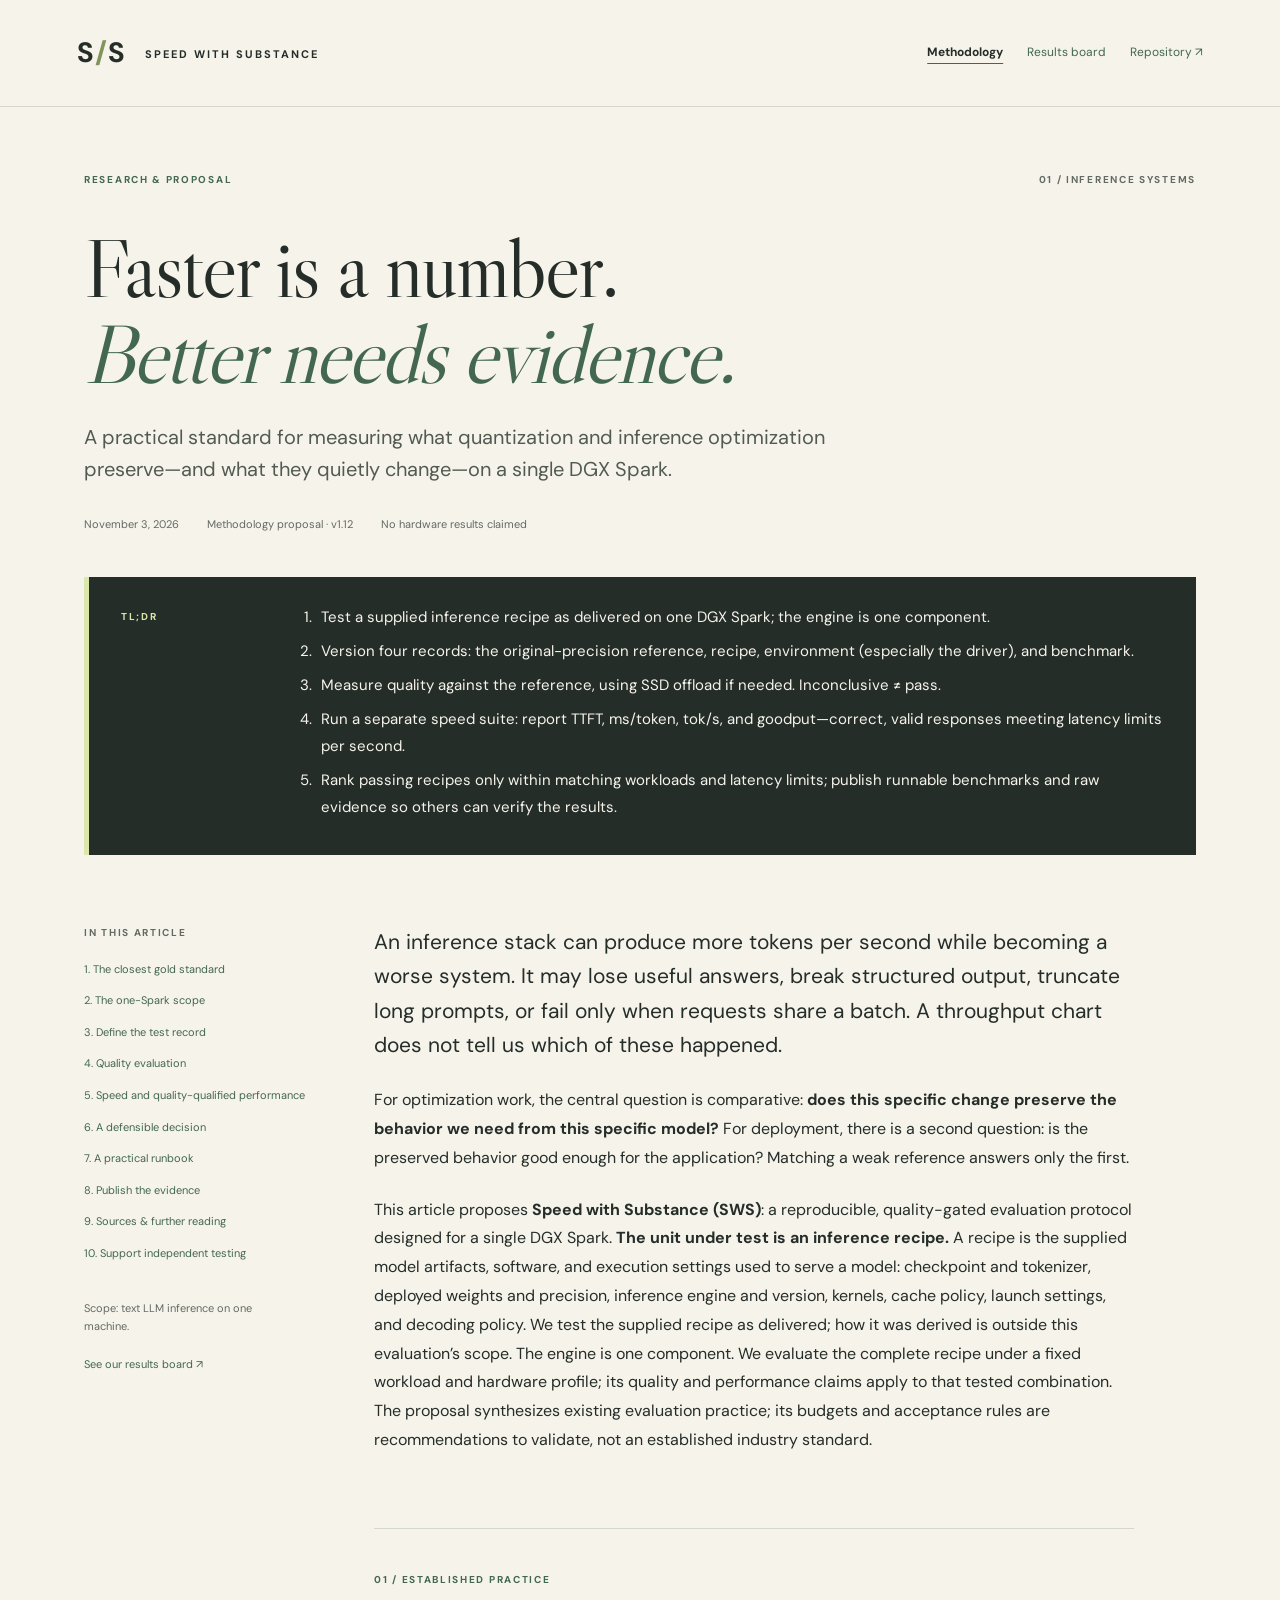
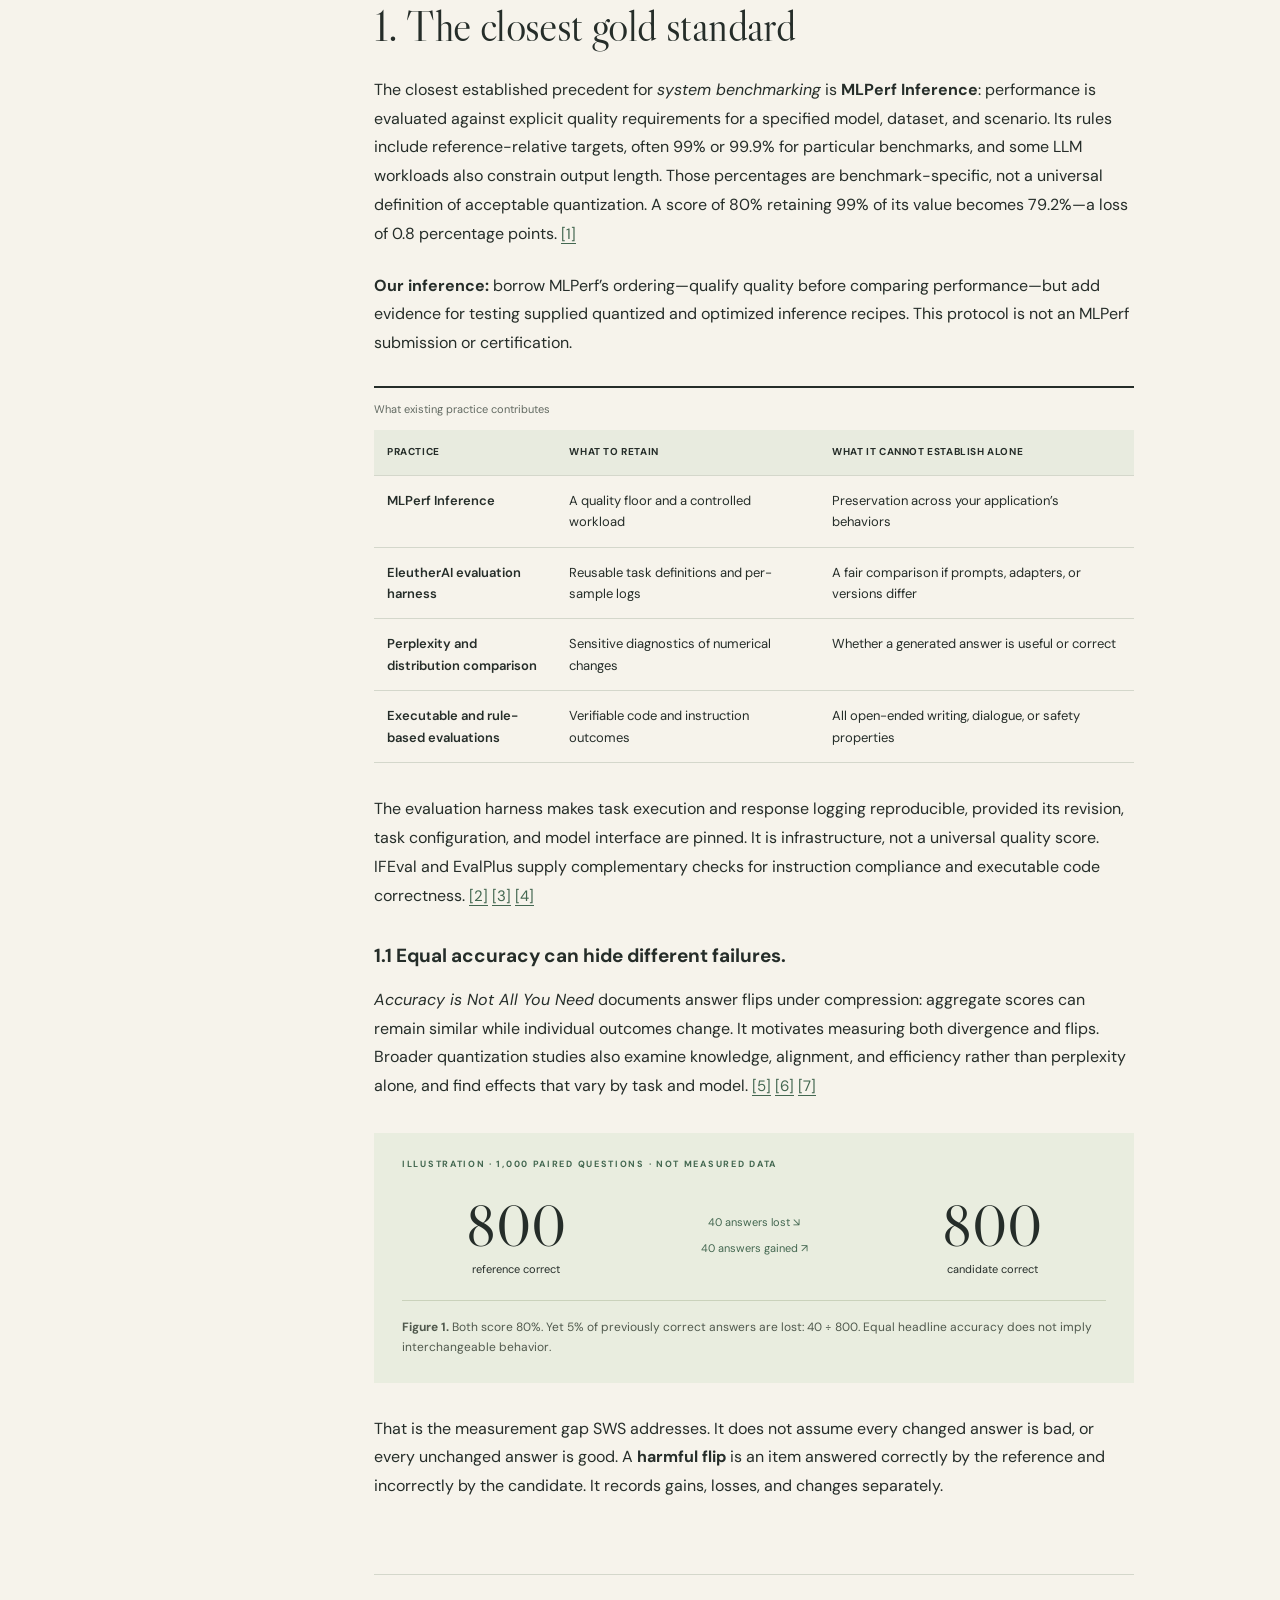
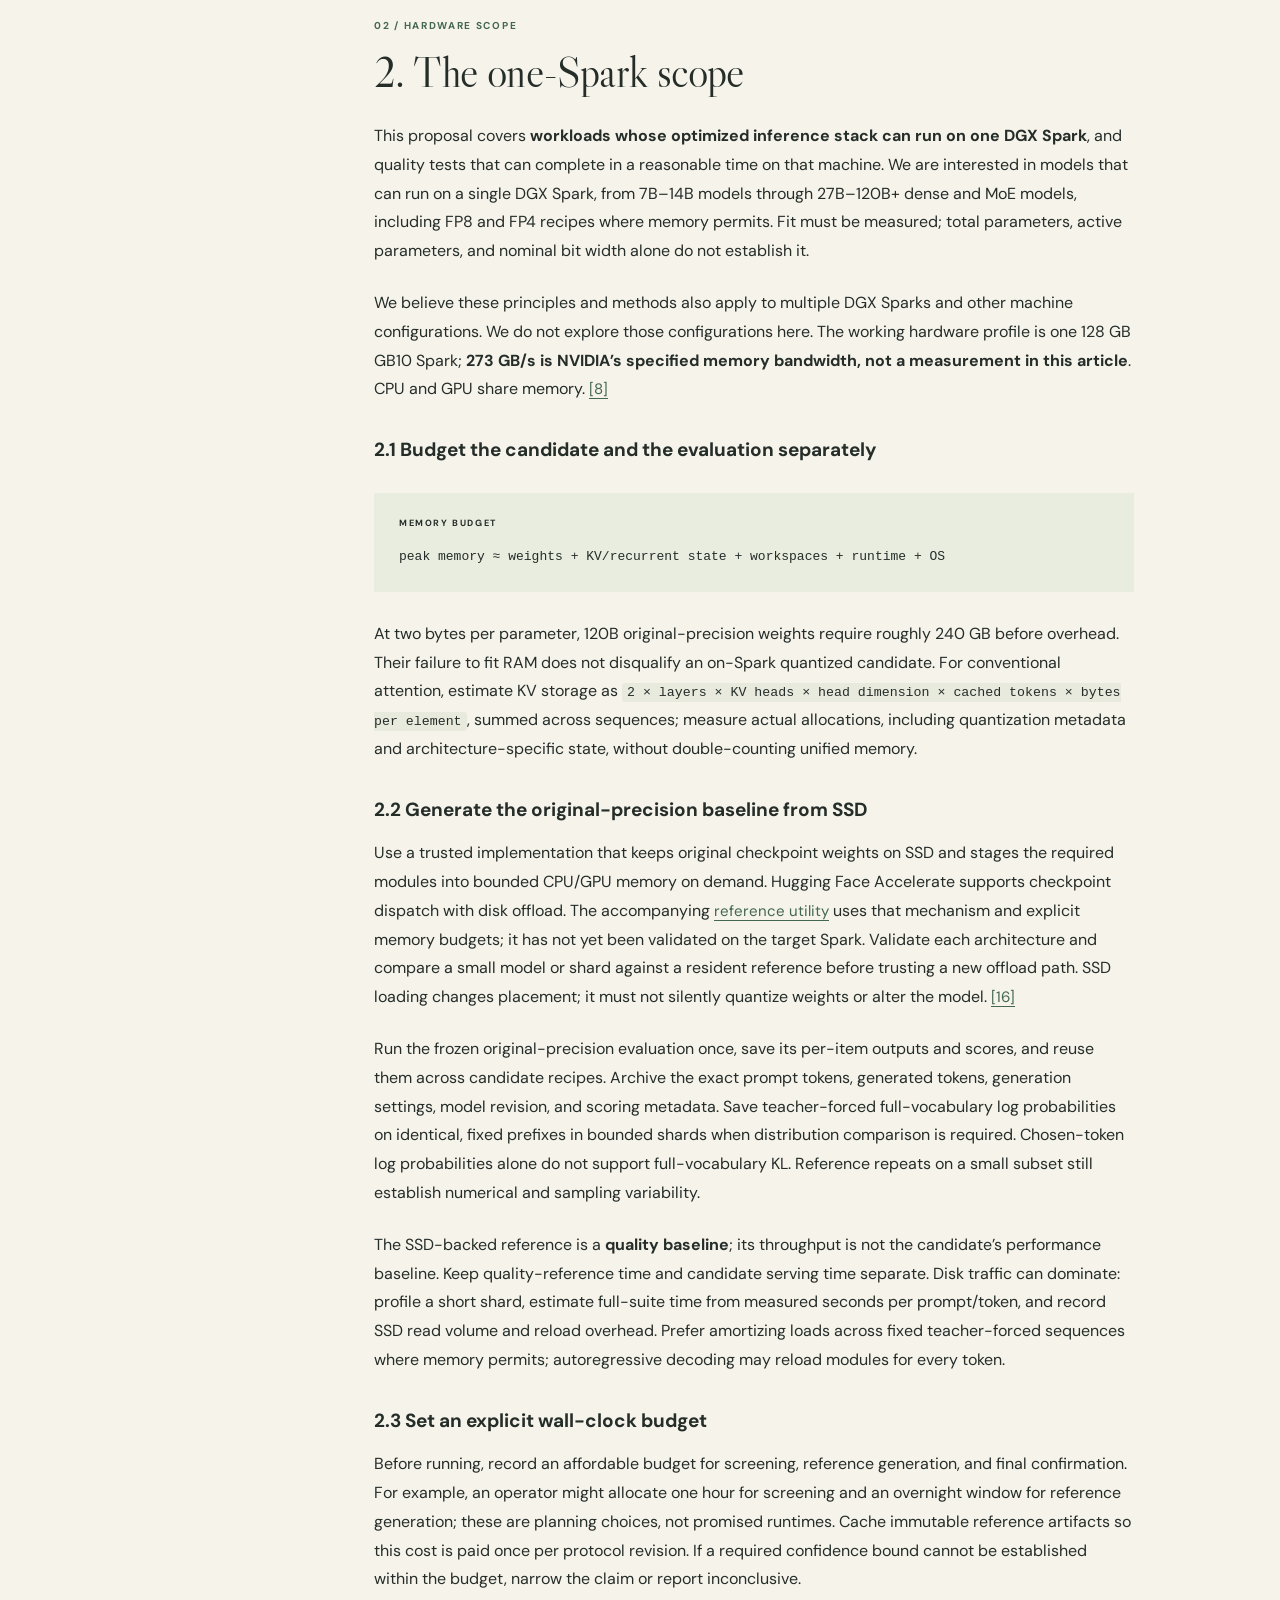
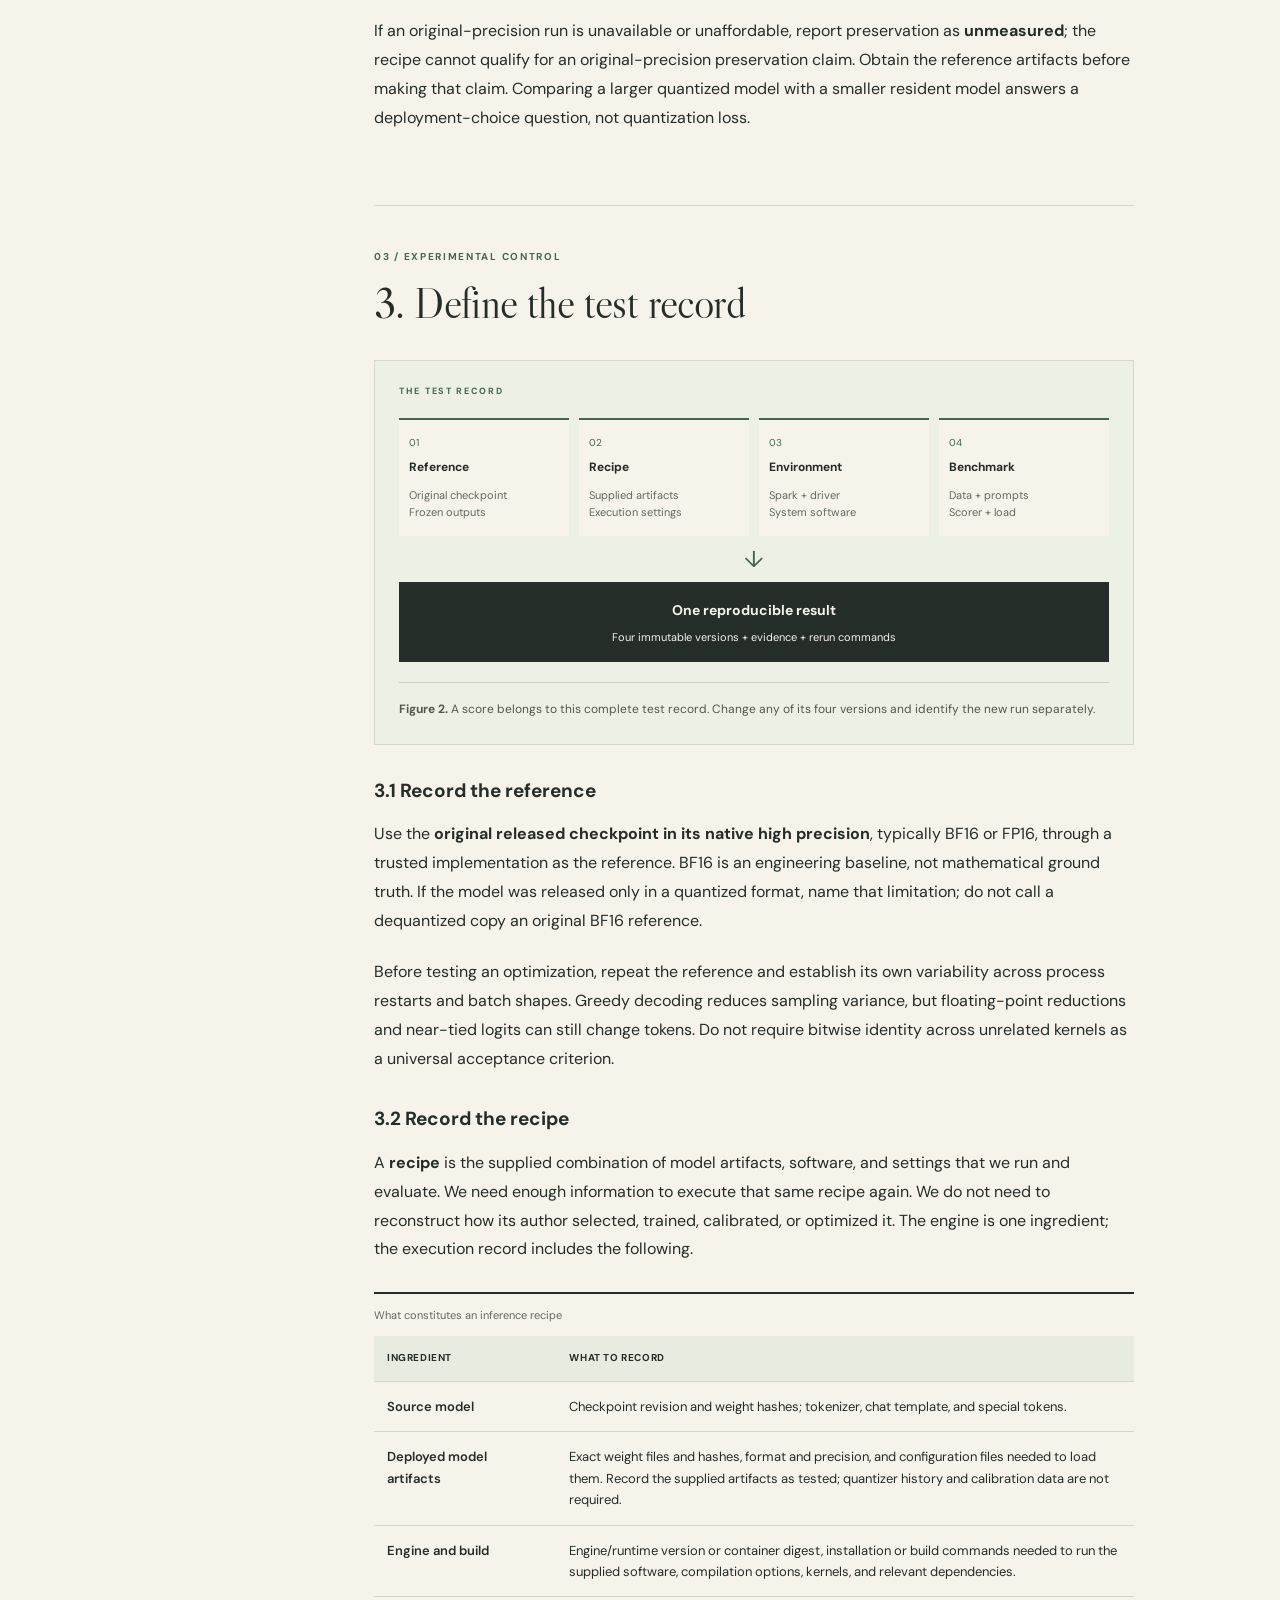
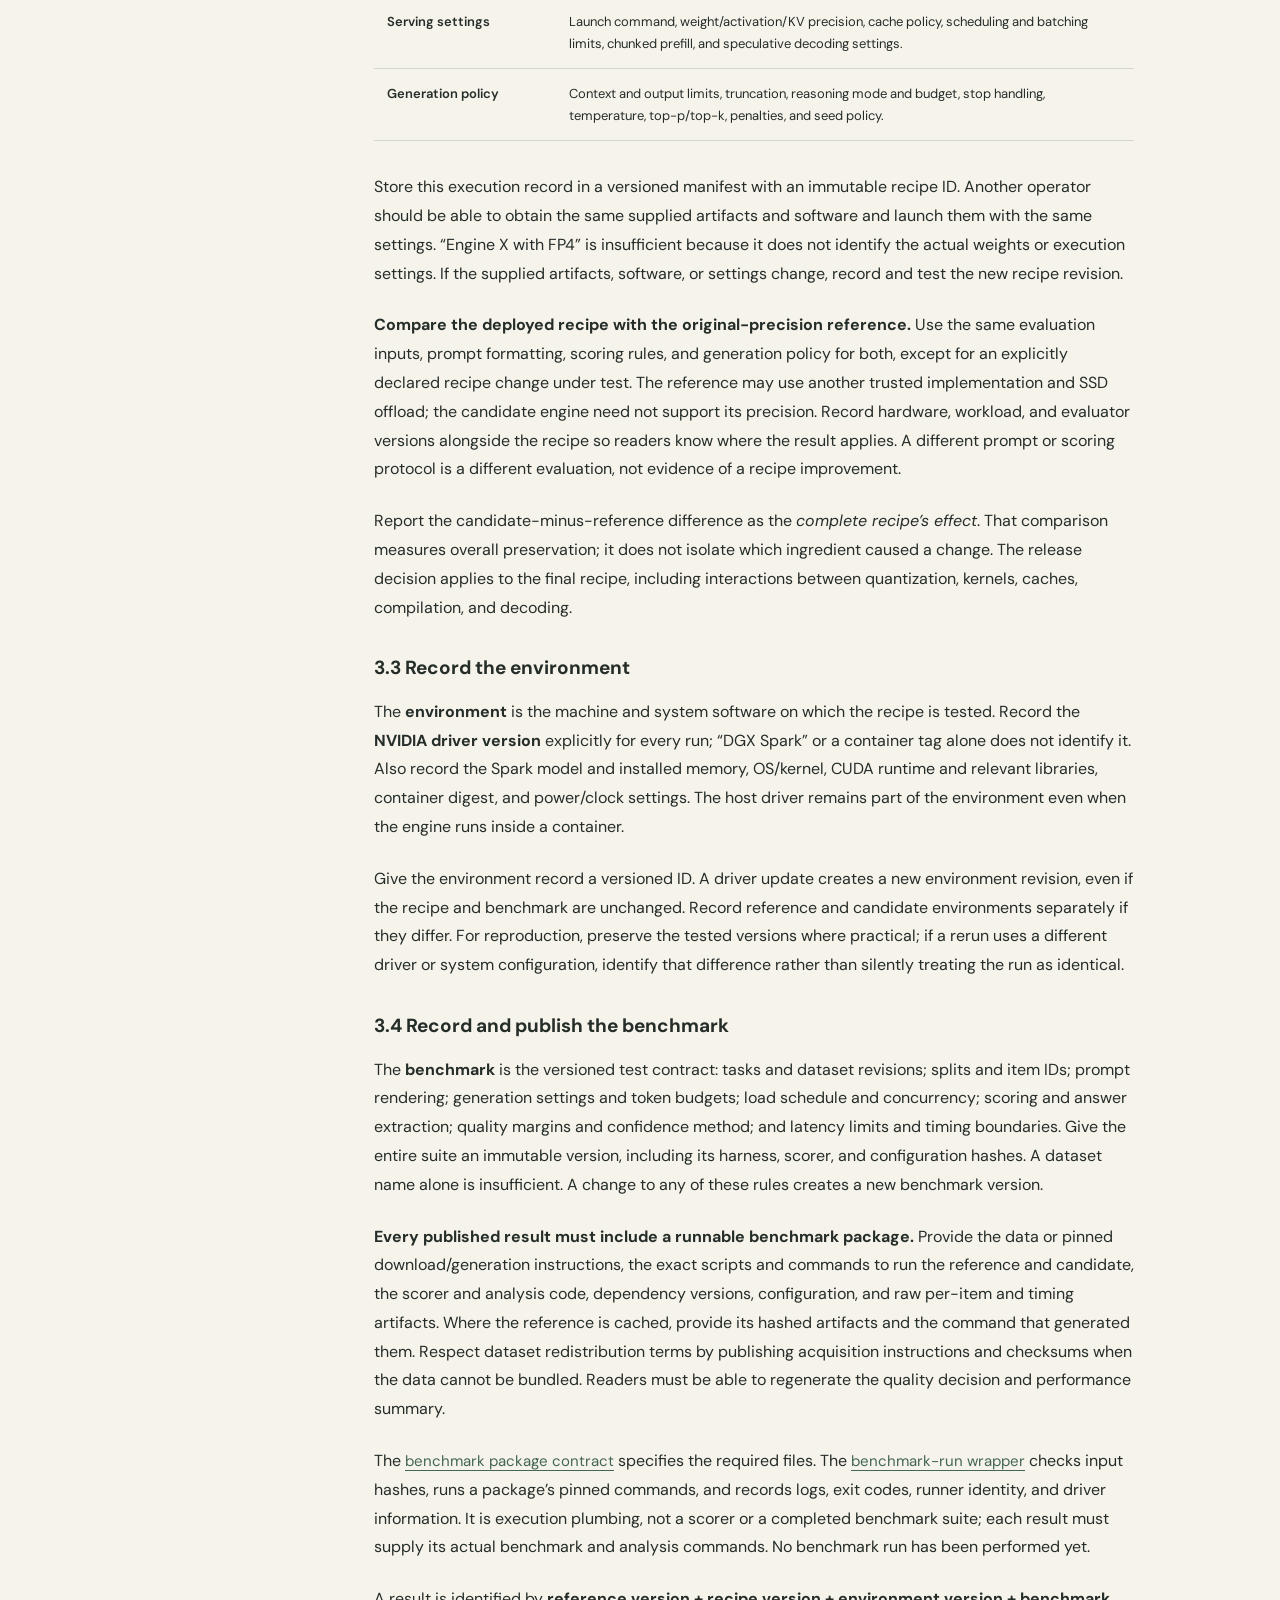
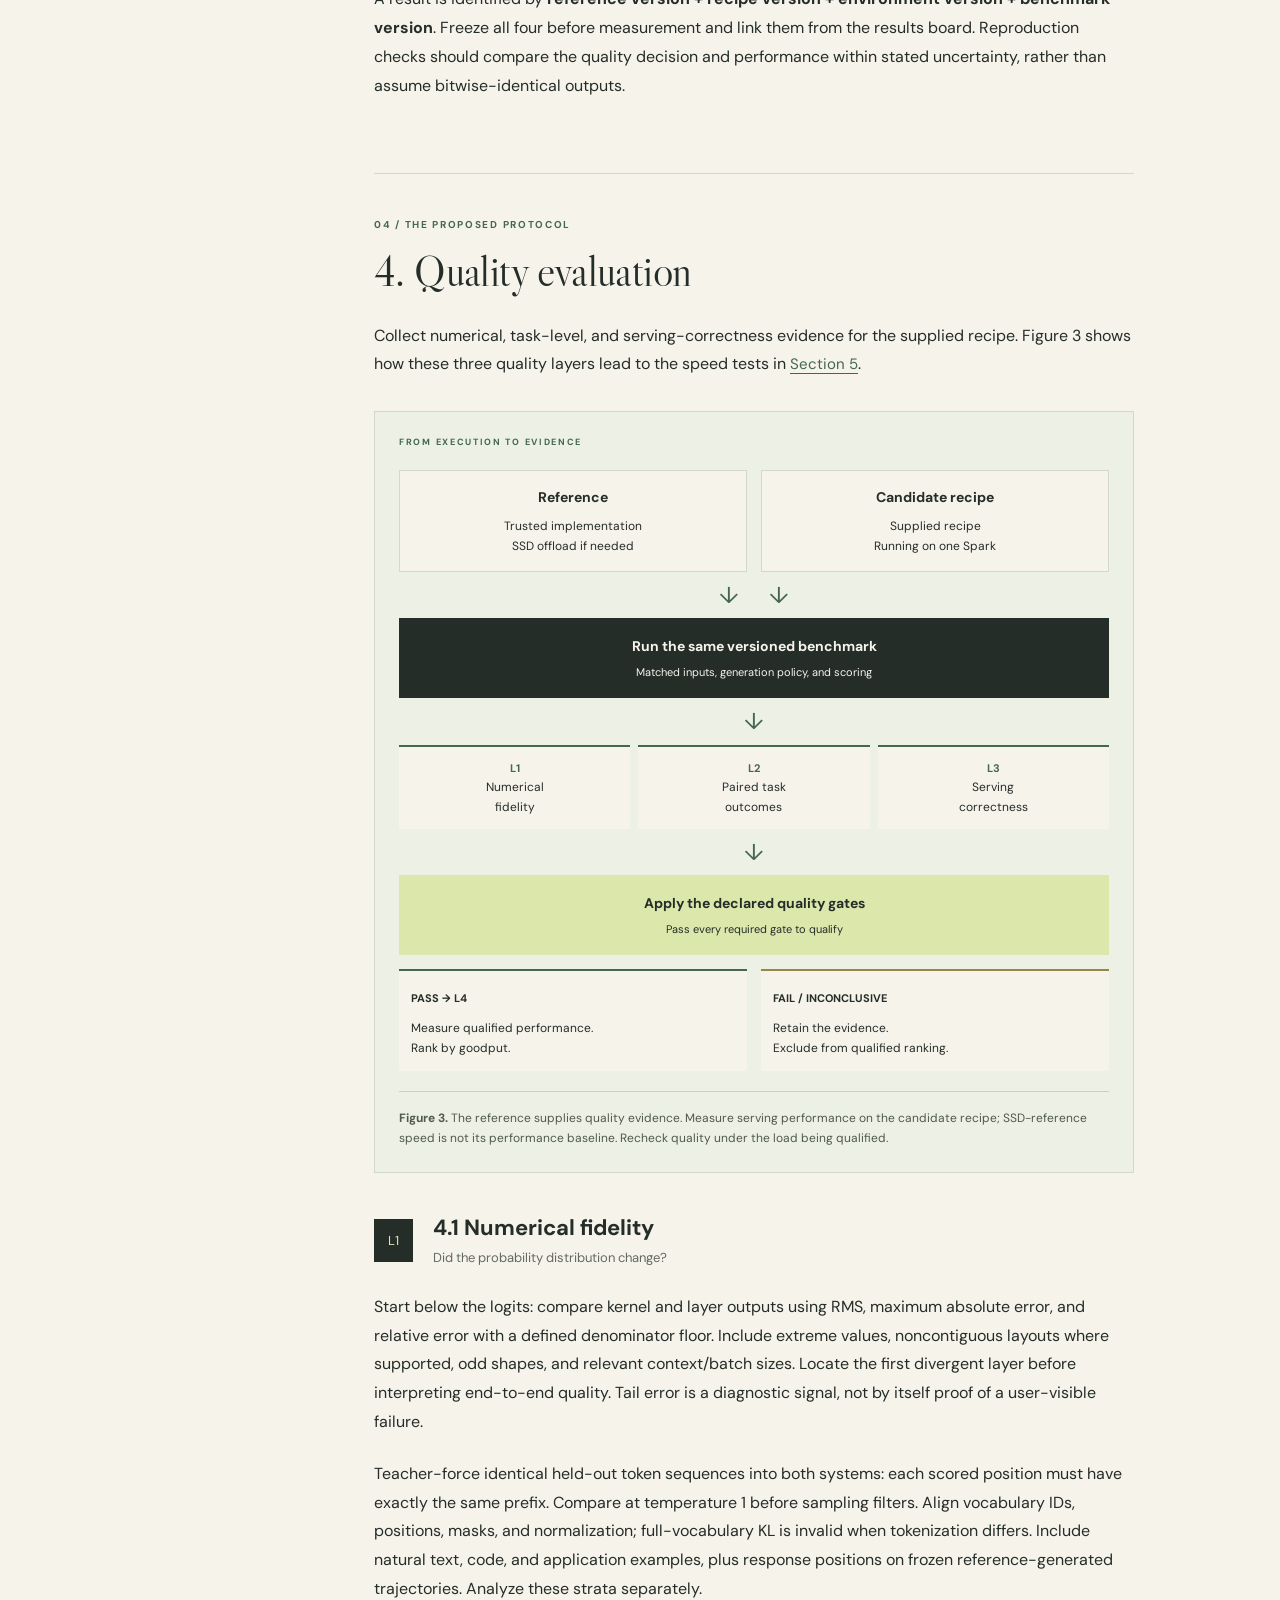
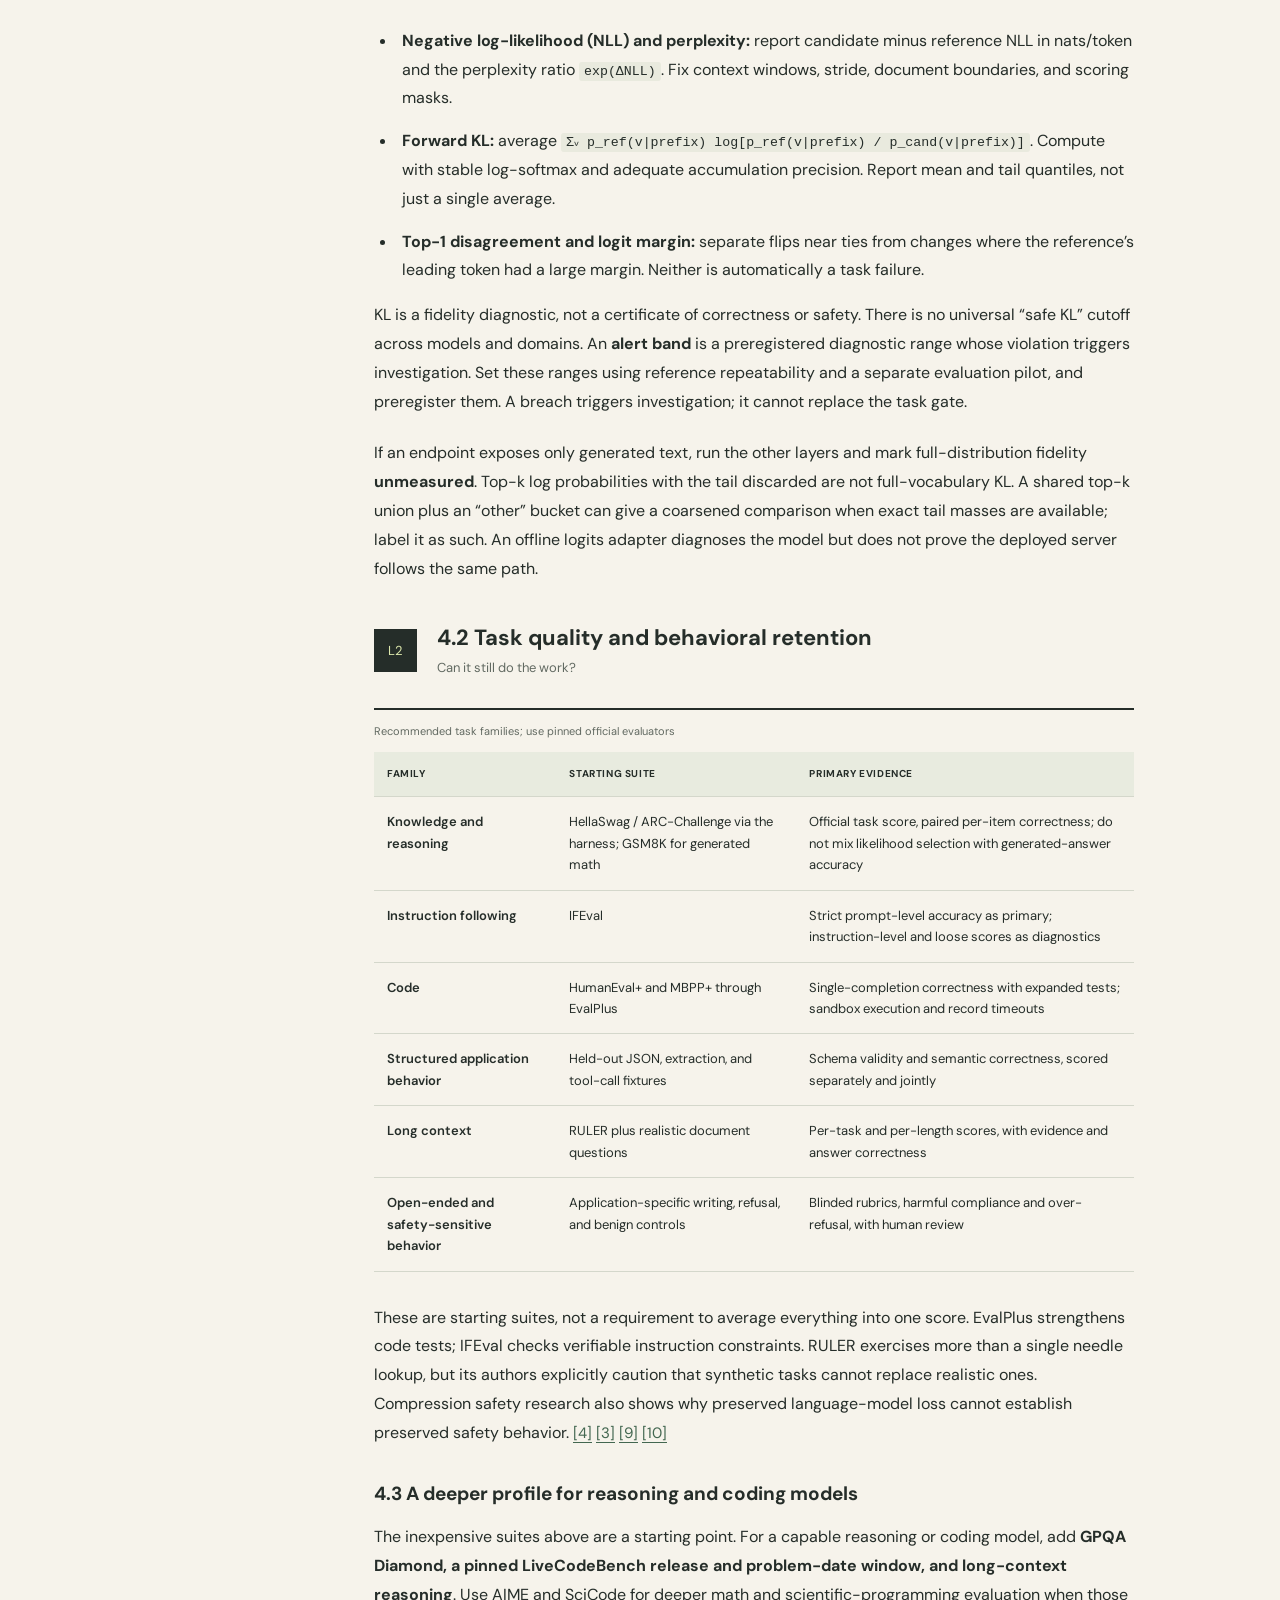
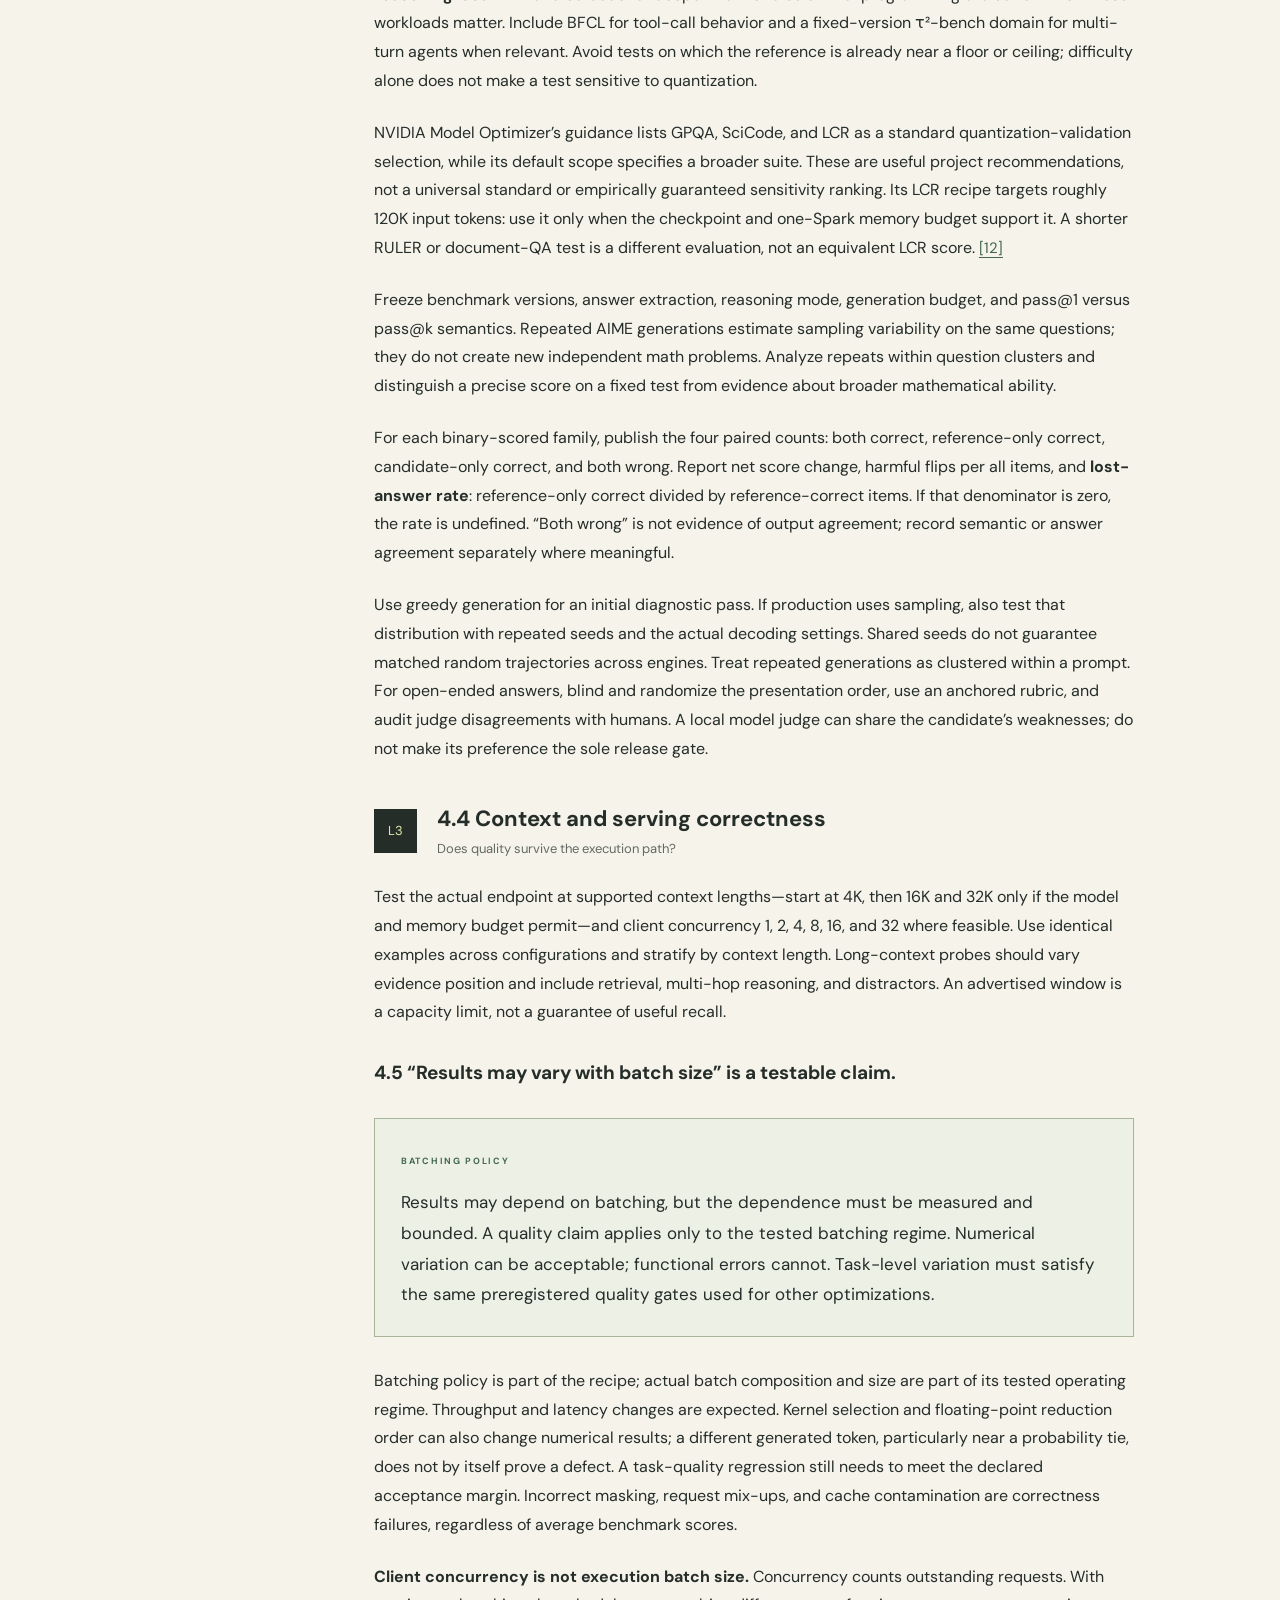
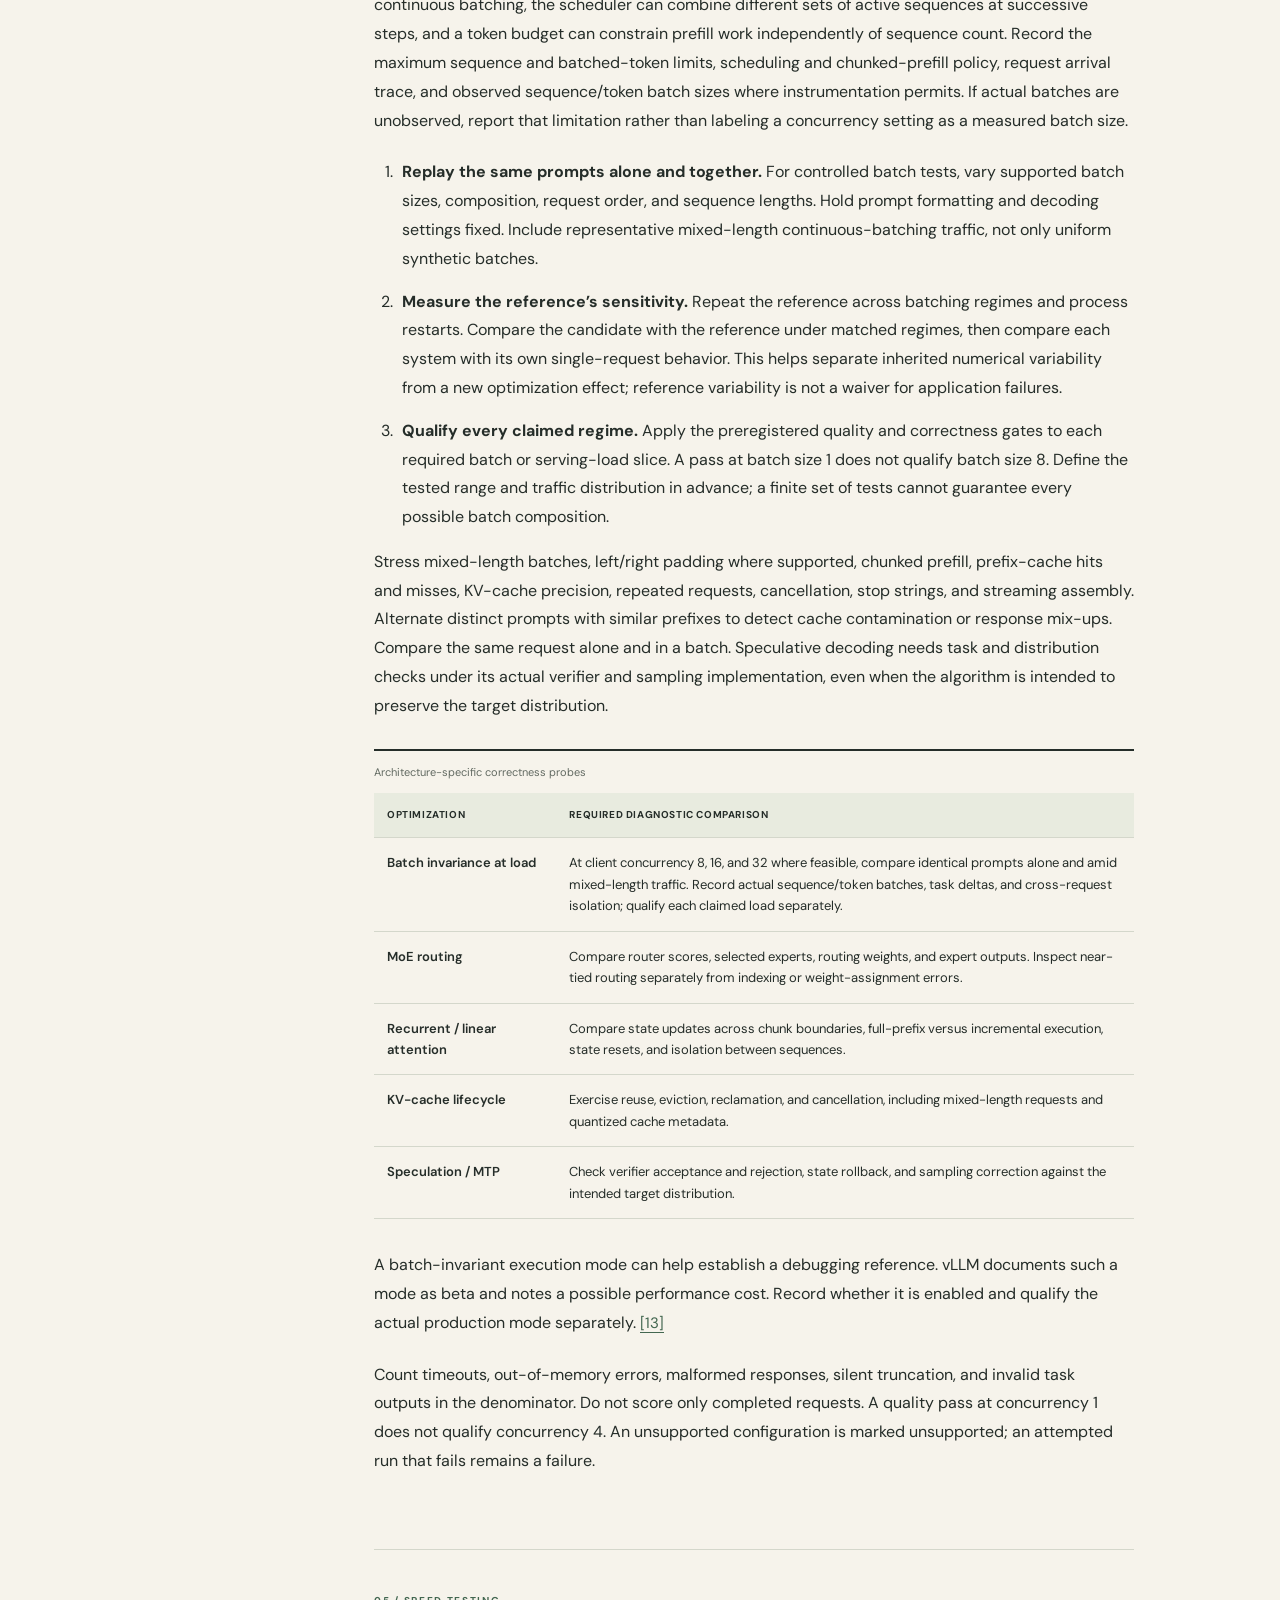
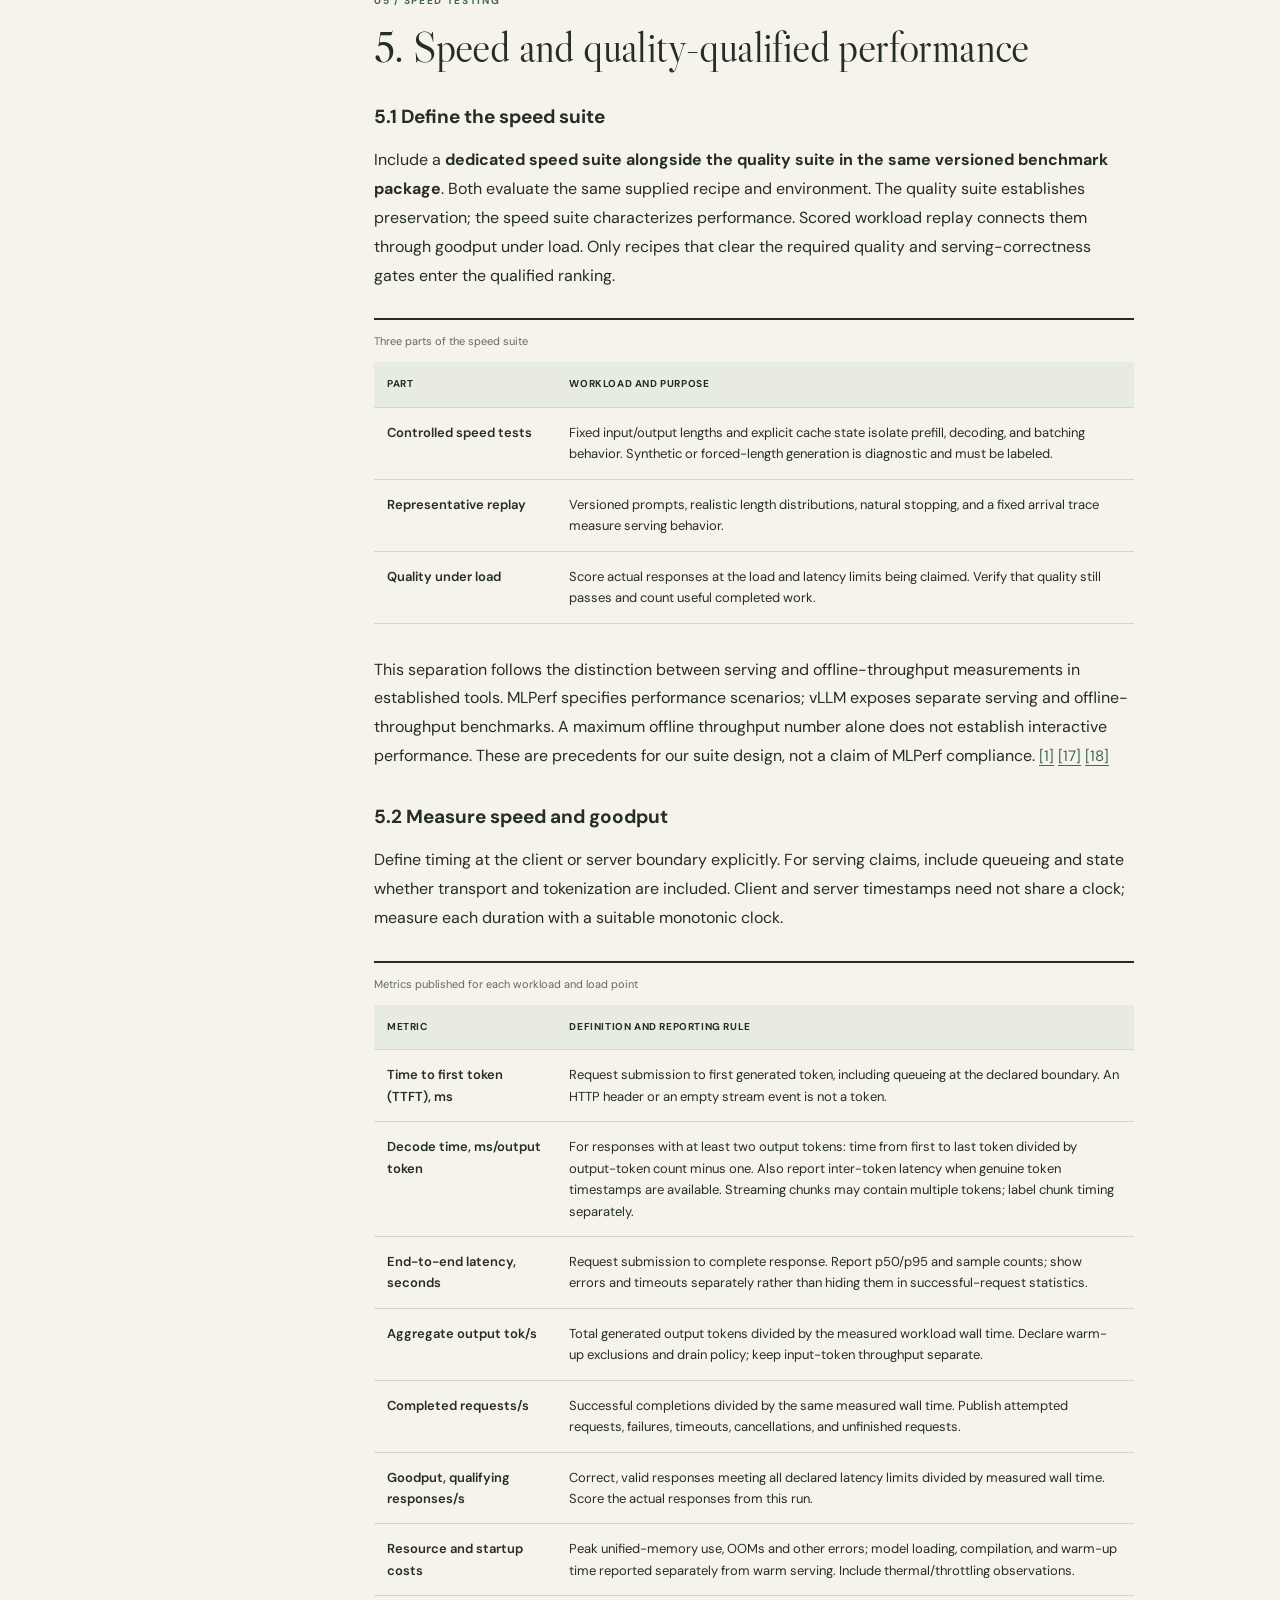
==== docs/index.html @ 8dc27975 "Make independent testing support the final article section" ====
<!doctype html>
<html lang="en">
<head>
<meta charset="utf-8"><meta name="viewport" content="width=device-width, initial-scale=1">
<title>Speed with Substance — Measuring LLM inference quality on one DGX Spark</title>
<meta name="description" content="A proposed quality-first protocol for quantization and inference optimization on a single NVIDIA DGX Spark: fidelity, paired outcomes, serving correctness, and quality-qualified performance.">
<meta name="theme-color" content="#f6f3eb">
<meta property="og:title" content="Speed with Substance"><meta property="og:description" content="A quality-first evaluation protocol for LLM inference on one DGX Spark."><meta property="og:type" content="article">
<link rel="stylesheet" href="assets/style.css">
</head>
<body>
<a class="skip" href="#article">Skip to article</a>
<header class="masthead"><a class="brand" href="./">S<span>/</span>S <span class="brand-name">SPEED WITH SUBSTANCE</span></a><nav class="site-nav" aria-label="Main navigation"><a href="./" aria-current="page">Methodology</a><a href="results.html">Results board</a><a href="https://github.com/yuanlin2004/Speed-with-Substance">Repository ↗</a></nav></header>
<main id="article">
<section class="hero">
<div class="eyebrow">RESEARCH & PROPOSAL <span>01 / INFERENCE SYSTEMS</span></div>
<h1>Faster is a number.<br><em>Better needs evidence.</em></h1>
<p class="dek">A practical standard for measuring what quantization and inference optimization preserve—and what they quietly change—on a single DGX Spark.</p>

<div class="meta"><span>November 3, 2026</span><span>Methodology proposal · v1.12</span><span>No hardware results claimed</span></div>
<div class="thesis"><span class="label">TL;DR</span><ol><li>Test a supplied inference recipe as delivered on one DGX Spark; the engine is one component.</li><li>Version four records: the original-precision reference, recipe, environment (especially the driver), and benchmark.</li><li>Measure quality against the reference, using SSD offload if needed. Inconclusive ≠ pass.</li><li>Run a separate speed suite: report TTFT, ms/token, tok/s, and goodput—correct, valid responses meeting latency limits per second.</li><li>Rank passing recipes only within matching workloads and latency limits; publish runnable benchmarks and raw evidence so others can verify the results.</li></ol></div>
</section>
<div class="article-layout">
<aside><nav aria-label="Article sections"><span class="label">IN THIS ARTICLE</span><a href="#standard">1. The closest gold standard</a><a href="#spark">2. The one-Spark scope</a><a href="#reference">3. Define the test record</a><a href="#layers">4. Quality evaluation</a><a href="#speed">5. Speed and quality-qualified performance</a><a href="#decision">6. A defensible decision</a><a href="#runbook">7. A practical runbook</a><a href="#report">8. Publish the evidence</a><a href="#sources">9. Sources & further reading</a><a href="#support">10. Support independent testing</a></nav><p class="aside-note">Scope: text LLM inference on one machine.<br><br><a href="results.html">See our results board ↗</a></p></aside>
<article>
<section class="opening"><p class="lead">An inference stack can produce more tokens per second while becoming a worse system. It may lose useful answers, break structured output, truncate long prompts, or fail only when requests share a batch. A throughput chart does not tell us which of these happened.</p>
<p>For optimization work, the central question is comparative: <strong>does this specific change preserve the behavior we need from this specific model?</strong> For deployment, there is a second question: is the preserved behavior good enough for the application? Matching a weak reference answers only the first.</p>
<p>This article proposes <strong>Speed with Substance (SWS)</strong>: a reproducible, quality-gated evaluation protocol designed for a single DGX Spark. <strong>The unit under test is an inference recipe.</strong> A recipe is the supplied model artifacts, software, and execution settings used to serve a model: checkpoint and tokenizer, deployed weights and precision, inference engine and version, kernels, cache policy, launch settings, and decoding policy. We test the supplied recipe as delivered; how it was derived is outside this evaluation’s scope. The engine is one component. We evaluate the complete recipe under a fixed workload and hardware profile; its quality and performance claims apply to that tested combination. The proposal synthesizes existing evaluation practice; its budgets and acceptance rules are recommendations to validate, not an established industry standard.</p></section>
<section id="standard"><div class="section-number">01 / ESTABLISHED PRACTICE</div><h2>1. The closest gold standard</h2>
<p>The closest established precedent for <em>system benchmarking</em> is <strong>MLPerf Inference</strong>: performance is evaluated against explicit quality requirements for a specified model, dataset, and scenario. Its rules include reference-relative targets, often 99% or 99.9% for particular benchmarks, and some LLM workloads also constrain output length. Those percentages are benchmark-specific, not a universal definition of acceptable quantization. A score of 80% retaining 99% of its value becomes 79.2%—a loss of 0.8 percentage points. <a href="https://github.com/mlcommons/inference_policies/blob/master/inference_rules.adoc">[1]</a></p>
<p><strong>Our inference:</strong> borrow MLPerf’s ordering—qualify quality before comparing performance—but add evidence for testing supplied quantized and optimized inference recipes. This protocol is not an MLPerf submission or certification.</p>
<div class="table-wrap"><table><caption>What existing practice contributes</caption><thead><tr><th>Practice</th><th>What to retain</th><th>What it cannot establish alone</th></tr></thead><tbody>
<tr><td>MLPerf Inference</td><td>A quality floor and a controlled workload</td><td>Preservation across your application’s behaviors</td></tr>
<tr><td>EleutherAI evaluation harness</td><td>Reusable task definitions and per-sample logs</td><td>A fair comparison if prompts, adapters, or versions differ</td></tr>
<tr><td>Perplexity and distribution comparison</td><td>Sensitive diagnostics of numerical changes</td><td>Whether a generated answer is useful or correct</td></tr>
<tr><td>Executable and rule-based evaluations</td><td>Verifiable code and instruction outcomes</td><td>All open-ended writing, dialogue, or safety properties</td></tr>
</tbody></table></div>
<p>The evaluation harness makes task execution and response logging reproducible, provided its revision, task configuration, and model interface are pinned. It is infrastructure, not a universal quality score. IFEval and EvalPlus supply complementary checks for instruction compliance and executable code correctness. <a href="https://github.com/EleutherAI/lm-evaluation-harness">[2]</a> <a href="https://github.com/google-research/google-research/tree/master/instruction_following_eval">[3]</a> <a href="https://github.com/evalplus/evalplus">[4]</a></p>
<h3>1.1 Equal accuracy can hide different failures.</h3>
<p><em>Accuracy is Not All You Need</em> documents answer flips under compression: aggregate scores can remain similar while individual outcomes change. It motivates measuring both divergence and flips. Broader quantization studies also examine knowledge, alignment, and efficiency rather than perplexity alone, and find effects that vary by task and model. <a href="https://arxiv.org/abs/2407.09141">[5]</a> <a href="https://aclanthology.org/2024.findings-acl.726/">[6]</a> <a href="https://arxiv.org/abs/2409.11055">[7]</a></p>
<figure id="figure-1" class="flip-figure"><div class="figure-label">ILLUSTRATION · 1,000 PAIRED QUESTIONS · NOT MEASURED DATA</div><div class="flip-grid"><div><strong>800</strong><span>reference correct</span></div><div class="flip-movement"><span>40 answers lost ↘</span><span>40 answers gained ↗</span></div><div><strong>800</strong><span>candidate correct</span></div></div><figcaption><strong>Figure 1.</strong> Both score 80%. Yet 5% of previously correct answers are lost: 40 ÷ 800. Equal headline accuracy does not imply interchangeable behavior.</figcaption></figure>
<p>That is the measurement gap SWS addresses. It does not assume every changed answer is bad, or every unchanged answer is good. A <strong>harmful flip</strong> is an item answered correctly by the reference and incorrectly by the candidate. It records gains, losses, and changes separately.</p></section>
<section id="spark"><div class="section-number">02 / HARDWARE SCOPE</div><h2>2. The one-Spark scope</h2>
<p>This proposal covers <strong>workloads whose optimized inference stack can run on one DGX Spark</strong>, and quality tests that can complete in a reasonable time on that machine. We are interested in models that can run on a single DGX Spark, from 7B–14B models through 27B–120B+ dense and MoE models, including FP8 and FP4 recipes where memory permits. Fit must be measured; total parameters, active parameters, and nominal bit width alone do not establish it.</p>
<p>We believe these principles and methods also apply to multiple DGX Sparks and other machine configurations. We do not explore those configurations here. The working hardware profile is one 128 GB GB10 Spark; <strong>273 GB/s is NVIDIA’s specified memory bandwidth, not a measurement in this article</strong>. CPU and GPU share memory. <a href="https://docs.nvidia.com/dgx/dgx-spark/hardware.html">[8]</a></p>
<h3>2.1 Budget the candidate and the evaluation separately</h3>
<div class="equation"><span>MEMORY BUDGET</span><code>peak memory ≈ weights + KV/recurrent state + workspaces + runtime + OS</code></div>
<p>At two bytes per parameter, 120B original-precision weights require roughly 240 GB before overhead. Their failure to fit RAM does not disqualify an on-Spark quantized candidate. For conventional attention, estimate KV storage as <code>2 × layers × KV heads × head dimension × cached tokens × bytes per element</code>, summed across sequences; measure actual allocations, including quantization metadata and architecture-specific state, without double-counting unified memory.</p>
<h3>2.2 Generate the original-precision baseline from SSD</h3>
<p>Use a trusted implementation that keeps original checkpoint weights on SSD and stages the required modules into bounded CPU/GPU memory on demand. Hugging Face Accelerate supports checkpoint dispatch with disk offload. The accompanying <a href="https://github.com/yuanlin2004/Speed-with-Substance/blob/main/tools/reference.py">reference utility</a> uses that mechanism and explicit memory budgets; it has not yet been validated on the target Spark. Validate each architecture and compare a small model or shard against a resident reference before trusting a new offload path. SSD loading changes placement; it must not silently quantize weights or alter the model. <a href="https://huggingface.co/docs/accelerate/usage_guides/big_modeling">[16]</a></p>
<p>Run the frozen original-precision evaluation once, save its per-item outputs and scores, and reuse them across candidate recipes. Archive the exact prompt tokens, generated tokens, generation settings, model revision, and scoring metadata. Save teacher-forced full-vocabulary log probabilities on identical, fixed prefixes in bounded shards when distribution comparison is required. Chosen-token log probabilities alone do not support full-vocabulary KL. Reference repeats on a small subset still establish numerical and sampling variability.</p>
<p>The SSD-backed reference is a <strong>quality baseline</strong>; its throughput is not the candidate’s performance baseline. Keep quality-reference time and candidate serving time separate. Disk traffic can dominate: profile a short shard, estimate full-suite time from measured seconds per prompt/token, and record SSD read volume and reload overhead. Prefer amortizing loads across fixed teacher-forced sequences where memory permits; autoregressive decoding may reload modules for every token.</p>
<h3>2.3 Set an explicit wall-clock budget</h3>
<p>Before running, record an affordable budget for screening, reference generation, and final confirmation. For example, an operator might allocate one hour for screening and an overnight window for reference generation; these are planning choices, not promised runtimes. Cache immutable reference artifacts so this cost is paid once per protocol revision. If a required confidence bound cannot be established within the budget, narrow the claim or report inconclusive.</p>
<p>If an original-precision run is unavailable or unaffordable, report preservation as <strong>unmeasured</strong>; the recipe cannot qualify for an original-precision preservation claim. Obtain the reference artifacts before making that claim. Comparing a larger quantized model with a smaller resident model answers a deployment-choice question, not quantization loss.</p></section>
<section id="reference"><div class="section-number">03 / EXPERIMENTAL CONTROL</div><h2>3. Define the test record</h2>

<figure id="figure-2" class="method-diagram" aria-labelledby="record-diagram-caption">
<div class="figure-label">THE TEST RECORD</div>
<div class="record-nodes"><div><span>01</span><strong>Reference</strong><small>Original checkpoint<br>Frozen outputs</small></div><div><span>02</span><strong>Recipe</strong><small>Supplied artifacts<br>Execution settings</small></div><div><span>03</span><strong>Environment</strong><small>Spark + driver<br>System software</small></div><div><span>04</span><strong>Benchmark</strong><small>Data + prompts<br>Scorer + load</small></div></div>
<div class="diagram-join" aria-hidden="true">↓</div>
<div class="diagram-result"><strong>One reproducible result</strong><span>Four immutable versions + evidence + rerun commands</span></div>
<figcaption id="record-diagram-caption"><strong>Figure 2.</strong> A score belongs to this complete test record. Change any of its four versions and identify the new run separately.</figcaption>
</figure>
<h3>3.1 Record the reference</h3>
<p>Use the <strong>original released checkpoint in its native high precision</strong>, typically BF16 or FP16, through a trusted implementation as the reference. BF16 is an engineering baseline, not mathematical ground truth. If the model was released only in a quantized format, name that limitation; do not call a dequantized copy an original BF16 reference.</p>
<p>Before testing an optimization, repeat the reference and establish its own variability across process restarts and batch shapes. Greedy decoding reduces sampling variance, but floating-point reductions and near-tied logits can still change tokens. Do not require bitwise identity across unrelated kernels as a universal acceptance criterion.</p>
<h3>3.2 Record the recipe</h3>
<p>A <strong>recipe</strong> is the supplied combination of model artifacts, software, and settings that we run and evaluate. We need enough information to execute that same recipe again. We do not need to reconstruct how its author selected, trained, calibrated, or optimized it. The engine is one ingredient; the execution record includes the following.</p>
<div class="table-wrap"><table><caption>What constitutes an inference recipe</caption><thead><tr><th scope="col">Ingredient</th><th scope="col">What to record</th></tr></thead><tbody>
<tr><td>Source model</td><td>Checkpoint revision and weight hashes; tokenizer, chat template, and special tokens.</td></tr>
<tr><td>Deployed model artifacts</td><td>Exact weight files and hashes, format and precision, and configuration files needed to load them. Record the supplied artifacts as tested; quantizer history and calibration data are not required.</td></tr>
<tr><td>Engine and build</td><td>Engine/runtime version or container digest, installation or build commands needed to run the supplied software, compilation options, kernels, and relevant dependencies.</td></tr>
<tr><td>Serving settings</td><td>Launch command, weight/activation/KV precision, cache policy, scheduling and batching limits, chunked prefill, and speculative decoding settings.</td></tr>
<tr><td>Generation policy</td><td>Context and output limits, truncation, reasoning mode and budget, stop handling, temperature, top-p/top-k, penalties, and seed policy.</td></tr>
</tbody></table></div>
<p>Store this execution record in a versioned manifest with an immutable recipe ID. Another operator should be able to obtain the same supplied artifacts and software and launch them with the same settings. “Engine X with FP4” is insufficient because it does not identify the actual weights or execution settings. If the supplied artifacts, software, or settings change, record and test the new recipe revision.</p>
<p><strong>Compare the deployed recipe with the original-precision reference.</strong> Use the same evaluation inputs, prompt formatting, scoring rules, and generation policy for both, except for an explicitly declared recipe change under test. The reference may use another trusted implementation and SSD offload; the candidate engine need not support its precision. Record hardware, workload, and evaluator versions alongside the recipe so readers know where the result applies. A different prompt or scoring protocol is a different evaluation, not evidence of a recipe improvement.</p>
<p>Report the candidate-minus-reference difference as the <em>complete recipe’s effect</em>. That comparison measures overall preservation; it does not isolate which ingredient caused a change. The release decision applies to the final recipe, including interactions between quantization, kernels, caches, compilation, and decoding.</p>

<h3>3.3 Record the environment</h3>
<p>The <strong>environment</strong> is the machine and system software on which the recipe is tested. Record the <strong>NVIDIA driver version</strong> explicitly for every run; “DGX Spark” or a container tag alone does not identify it. Also record the Spark model and installed memory, OS/kernel, CUDA runtime and relevant libraries, container digest, and power/clock settings. The host driver remains part of the environment even when the engine runs inside a container.</p>
<p>Give the environment record a versioned ID. A driver update creates a new environment revision, even if the recipe and benchmark are unchanged. Record reference and candidate environments separately if they differ. For reproduction, preserve the tested versions where practical; if a rerun uses a different driver or system configuration, identify that difference rather than silently treating the run as identical.</p>
<h3>3.4 Record and publish the benchmark</h3>
<p>The <strong>benchmark</strong> is the versioned test contract: tasks and dataset revisions; splits and item IDs; prompt rendering; generation settings and token budgets; load schedule and concurrency; scoring and answer extraction; quality margins and confidence method; and latency limits and timing boundaries. Give the entire suite an immutable version, including its harness, scorer, and configuration hashes. A dataset name alone is insufficient. A change to any of these rules creates a new benchmark version.</p>
<p><strong>Every published result must include a runnable benchmark package.</strong> Provide the data or pinned download/generation instructions, the exact scripts and commands to run the reference and candidate, the scorer and analysis code, dependency versions, configuration, and raw per-item and timing artifacts. Where the reference is cached, provide its hashed artifacts and the command that generated them. Respect dataset redistribution terms by publishing acquisition instructions and checksums when the data cannot be bundled. Readers must be able to regenerate the quality decision and performance summary.</p>
<p>The <a href="https://github.com/yuanlin2004/Speed-with-Substance/tree/main/benchmarks">benchmark package contract</a> specifies the required files. The <a href="https://github.com/yuanlin2004/Speed-with-Substance/blob/main/tools/run_benchmark.py">benchmark-run wrapper</a> checks input hashes, runs a package’s pinned commands, and records logs, exit codes, runner identity, and driver information. It is execution plumbing, not a scorer or a completed benchmark suite; each result must supply its actual benchmark and analysis commands. No benchmark run has been performed yet.</p>
<p>A result is identified by <strong>reference version + recipe version + environment version + benchmark version</strong>. Freeze all four before measurement and link them from the results board. Reproduction checks should compare the quality decision and performance within stated uncertainty, rather than assume bitwise-identical outputs.</p>

</section>
<section id="layers"><div class="section-number">04 / THE PROPOSED PROTOCOL</div><h2>4. Quality evaluation</h2>
<p>Collect numerical, task-level, and serving-correctness evidence for the supplied recipe. Figure 3 shows how these three quality layers lead to the speed tests in <a href="#speed">Section 5</a>.</p>

<figure id="figure-3" class="method-diagram" aria-labelledby="flow-diagram-caption">
<div class="figure-label">FROM EXECUTION TO EVIDENCE</div>
<div class="flow-inputs"><div><strong>Reference</strong><span>Trusted implementation<br>SSD offload if needed</span></div><div><strong>Candidate recipe</strong><span>Supplied recipe<br>Running on one Spark</span></div></div>
<div class="diagram-join" aria-hidden="true">↓ &nbsp; &nbsp; ↓</div>
<div class="flow-step"><strong>Run the same versioned benchmark</strong><span>Matched inputs, generation policy, and scoring</span></div>
<div class="diagram-join" aria-hidden="true">↓</div>
<div class="flow-evidence"><div><b>L1</b><span>Numerical<br>fidelity</span></div><div><b>L2</b><span>Paired task<br>outcomes</span></div><div><b>L3</b><span>Serving<br>correctness</span></div></div>
<div class="diagram-join" aria-hidden="true">↓</div>
<div class="flow-step flow-gate"><strong>Apply the declared quality gates</strong><span>Pass every required gate to qualify</span></div>
<div class="flow-branches"><div><strong>PASS → L4</strong><span>Measure qualified performance.<br>Rank by goodput.</span></div><div><strong>FAIL / INCONCLUSIVE</strong><span>Retain the evidence.<br>Exclude from qualified ranking.</span></div></div>
<figcaption id="flow-diagram-caption"><strong>Figure 3.</strong> The reference supplies quality evidence. Measure serving performance on the candidate recipe; SSD-reference speed is not its performance baseline. Recheck quality under the load being qualified.</figcaption>
</figure>
<div class="layer"><span class="layer-tag">L1</span><div><h3>4.1 Numerical fidelity</h3><p>Did the probability distribution change?</p></div></div>
<p>Start below the logits: compare kernel and layer outputs using RMS, maximum absolute error, and relative error with a defined denominator floor. Include extreme values, noncontiguous layouts where supported, odd shapes, and relevant context/batch sizes. Locate the first divergent layer before interpreting end-to-end quality. Tail error is a diagnostic signal, not by itself proof of a user-visible failure.</p>
<p>Teacher-force identical held-out token sequences into both systems: each scored position must have exactly the same prefix. Compare at temperature 1 before sampling filters. Align vocabulary IDs, positions, masks, and normalization; full-vocabulary KL is invalid when tokenization differs. Include natural text, code, and application examples, plus response positions on frozen reference-generated trajectories. Analyze these strata separately.</p>
<ul><li><strong>Negative log-likelihood (NLL) and perplexity:</strong> report candidate minus reference NLL in nats/token and the perplexity ratio <code>exp(ΔNLL)</code>. Fix context windows, stride, document boundaries, and scoring masks.</li><li><strong>Forward KL:</strong> average <code>Σᵥ p_ref(v|prefix) log[p_ref(v|prefix) / p_cand(v|prefix)]</code>. Compute with stable log-softmax and adequate accumulation precision. Report mean and tail quantiles, not just a single average.</li><li><strong>Top-1 disagreement and logit margin:</strong> separate flips near ties from changes where the reference’s leading token had a large margin. Neither is automatically a task failure.</li></ul>
<p>KL is a fidelity diagnostic, not a certificate of correctness or safety. There is no universal “safe KL” cutoff across models and domains. An <strong>alert band</strong> is a preregistered diagnostic range whose violation triggers investigation. Set these ranges using reference repeatability and a separate evaluation pilot, and preregister them. A breach triggers investigation; it cannot replace the task gate.</p>
<p>If an endpoint exposes only generated text, run the other layers and mark full-distribution fidelity <strong>unmeasured</strong>. Top-k log probabilities with the tail discarded are not full-vocabulary KL. A shared top-k union plus an “other” bucket can give a coarsened comparison when exact tail masses are available; label it as such. An offline logits adapter diagnoses the model but does not prove the deployed server follows the same path.</p>
<div class="layer"><span class="layer-tag">L2</span><div><h3>4.2 Task quality and behavioral retention</h3><p>Can it still do the work?</p></div></div>
<div class="table-wrap"><table><caption>Recommended task families; use pinned official evaluators</caption><thead><tr><th>Family</th><th>Starting suite</th><th>Primary evidence</th></tr></thead><tbody>
<tr><td>Knowledge and reasoning</td><td>HellaSwag / ARC-Challenge via the harness; GSM8K for generated math</td><td>Official task score, paired per-item correctness; do not mix likelihood selection with generated-answer accuracy</td></tr>
<tr><td>Instruction following</td><td>IFEval</td><td>Strict prompt-level accuracy as primary; instruction-level and loose scores as diagnostics</td></tr>
<tr><td>Code</td><td>HumanEval+ and MBPP+ through EvalPlus</td><td>Single-completion correctness with expanded tests; sandbox execution and record timeouts</td></tr>
<tr><td>Structured application behavior</td><td>Held-out JSON, extraction, and tool-call fixtures</td><td>Schema validity and semantic correctness, scored separately and jointly</td></tr>
<tr><td>Long context</td><td>RULER plus realistic document questions</td><td>Per-task and per-length scores, with evidence and answer correctness</td></tr>
<tr><td>Open-ended and safety-sensitive behavior</td><td>Application-specific writing, refusal, and benign controls</td><td>Blinded rubrics, harmful compliance and over-refusal, with human review</td></tr>
</tbody></table></div>
<p>These are starting suites, not a requirement to average everything into one score. EvalPlus strengthens code tests; IFEval checks verifiable instruction constraints. RULER exercises more than a single needle lookup, but its authors explicitly caution that synthetic tasks cannot replace realistic ones. Compression safety research also shows why preserved language-model loss cannot establish preserved safety behavior. <a href="https://github.com/evalplus/evalplus">[4]</a> <a href="https://github.com/google-research/google-research/tree/master/instruction_following_eval">[3]</a> <a href="https://github.com/NVIDIA/RULER">[9]</a> <a href="https://arxiv.org/abs/2407.04965">[10]</a></p>
<h3>4.3 A deeper profile for reasoning and coding models</h3>
<p>The inexpensive suites above are a starting point. For a capable reasoning or coding model, add <strong>GPQA Diamond, a pinned LiveCodeBench release and problem-date window, and long-context reasoning</strong>. Use AIME and SciCode for deeper math and scientific-programming evaluation when those workloads matter. Include BFCL for tool-call behavior and a fixed-version τ²-bench domain for multi-turn agents when relevant. Avoid tests on which the reference is already near a floor or ceiling; difficulty alone does not make a test sensitive to quantization.</p>
<p>NVIDIA Model Optimizer’s guidance lists GPQA, SciCode, and LCR as a standard quantization-validation selection, while its default scope specifies a broader suite. These are useful project recommendations, not a universal standard or empirically guaranteed sensitivity ranking. Its LCR recipe targets roughly 120K input tokens: use it only when the checkpoint and one-Spark memory budget support it. A shorter RULER or document-QA test is a different evaluation, not an equivalent LCR score. <a href="https://github.com/NVIDIA/Model-Optimizer/blob/main/plugins/modelopt/skills/evaluation/references/quantization-benchmarks.md">[12]</a></p>
<p>Freeze benchmark versions, answer extraction, reasoning mode, generation budget, and pass@1 versus pass@k semantics. Repeated AIME generations estimate sampling variability on the same questions; they do not create new independent math problems. Analyze repeats within question clusters and distinguish a precise score on a fixed test from evidence about broader mathematical ability.</p>
<p>For each binary-scored family, publish the four paired counts: both correct, reference-only correct, candidate-only correct, and both wrong. Report net score change, harmful flips per all items, and <strong>lost-answer rate</strong>: reference-only correct divided by reference-correct items. If that denominator is zero, the rate is undefined. “Both wrong” is not evidence of output agreement; record semantic or answer agreement separately where meaningful.</p>
<p>Use greedy generation for an initial diagnostic pass. If production uses sampling, also test that distribution with repeated seeds and the actual decoding settings. Shared seeds do not guarantee matched random trajectories across engines. Treat repeated generations as clustered within a prompt. For open-ended answers, blind and randomize the presentation order, use an anchored rubric, and audit judge disagreements with humans. A local model judge can share the candidate’s weaknesses; do not make its preference the sole release gate.</p>
<div class="layer"><span class="layer-tag">L3</span><div><h3>4.4 Context and serving correctness</h3><p>Does quality survive the execution path?</p></div></div>
<p>Test the actual endpoint at supported context lengths—start at 4K, then 16K and 32K only if the model and memory budget permit—and client concurrency 1, 2, 4, 8, 16, and 32 where feasible. Use identical examples across configurations and stratify by context length. Long-context probes should vary evidence position and include retrieval, multi-hop reasoning, and distractors. An advertised window is a capacity limit, not a guarantee of useful recall.</p>
<h3>4.5 “Results may vary with batch size” is a testable claim.</h3>
<div class="report-card"><span class="label">BATCHING POLICY</span><p>Results may depend on batching, but the dependence must be measured and bounded. A quality claim applies only to the tested batching regime. Numerical variation can be acceptable; functional errors cannot. Task-level variation must satisfy the same preregistered quality gates used for other optimizations.</p></div>
<p>Batching policy is part of the recipe; actual batch composition and size are part of its tested operating regime. Throughput and latency changes are expected. Kernel selection and floating-point reduction order can also change numerical results; a different generated token, particularly near a probability tie, does not by itself prove a defect. A task-quality regression still needs to meet the declared acceptance margin. Incorrect masking, request mix-ups, and cache contamination are correctness failures, regardless of average benchmark scores.</p>
<p><strong>Client concurrency is not execution batch size.</strong> Concurrency counts outstanding requests. With continuous batching, the scheduler can combine different sets of active sequences at successive steps, and a token budget can constrain prefill work independently of sequence count. Record the maximum sequence and batched-token limits, scheduling and chunked-prefill policy, request arrival trace, and observed sequence/token batch sizes where instrumentation permits. If actual batches are unobserved, report that limitation rather than labeling a concurrency setting as a measured batch size.</p>
<ol><li><strong>Replay the same prompts alone and together.</strong> For controlled batch tests, vary supported batch sizes, composition, request order, and sequence lengths. Hold prompt formatting and decoding settings fixed. Include representative mixed-length continuous-batching traffic, not only uniform synthetic batches.</li>
<li><strong>Measure the reference’s sensitivity.</strong> Repeat the reference across batching regimes and process restarts. Compare the candidate with the reference under matched regimes, then compare each system with its own single-request behavior. This helps separate inherited numerical variability from a new optimization effect; reference variability is not a waiver for application failures.</li>
<li><strong>Qualify every claimed regime.</strong> Apply the preregistered quality and correctness gates to each required batch or serving-load slice. A pass at batch size 1 does not qualify batch size 8. Define the tested range and traffic distribution in advance; a finite set of tests cannot guarantee every possible batch composition.</li></ol>
<p>Stress mixed-length batches, left/right padding where supported, chunked prefill, prefix-cache hits and misses, KV-cache precision, repeated requests, cancellation, stop strings, and streaming assembly. Alternate distinct prompts with similar prefixes to detect cache contamination or response mix-ups. Compare the same request alone and in a batch. Speculative decoding needs task and distribution checks under its actual verifier and sampling implementation, even when the algorithm is intended to preserve the target distribution.</p>
<div class="table-wrap"><table><caption>Architecture-specific correctness probes</caption><thead><tr><th>Optimization</th><th>Required diagnostic comparison</th></tr></thead><tbody>
<tr><td>Batch invariance at load</td><td>At client concurrency 8, 16, and 32 where feasible, compare identical prompts alone and amid mixed-length traffic. Record actual sequence/token batches, task deltas, and cross-request isolation; qualify each claimed load separately.</td></tr>
<tr><td>MoE routing</td><td>Compare router scores, selected experts, routing weights, and expert outputs. Inspect near-tied routing separately from indexing or weight-assignment errors.</td></tr>
<tr><td>Recurrent / linear attention</td><td>Compare state updates across chunk boundaries, full-prefix versus incremental execution, state resets, and isolation between sequences.</td></tr>
<tr><td>KV-cache lifecycle</td><td>Exercise reuse, eviction, reclamation, and cancellation, including mixed-length requests and quantized cache metadata.</td></tr>
<tr><td>Speculation / MTP</td><td>Check verifier acceptance and rejection, state rollback, and sampling correction against the intended target distribution.</td></tr>
</tbody></table></div>
<p>A batch-invariant execution mode can help establish a debugging reference. vLLM documents such a mode as beta and notes a possible performance cost. Record whether it is enabled and qualify the actual production mode separately. <a href="https://docs.vllm.ai/en/latest/features/batch_invariance/">[13]</a></p>
<p>Count timeouts, out-of-memory errors, malformed responses, silent truncation, and invalid task outputs in the denominator. Do not score only completed requests. A quality pass at concurrency 1 does not qualify concurrency 4. An unsupported configuration is marked unsupported; an attempted run that fails remains a failure.</p>
</section>
<section id="speed"><div class="section-number">05 / SPEED TESTING</div><h2>5. Speed and quality-qualified performance</h2>
<h3>5.1 Define the speed suite</h3>
<p>Include a <strong>dedicated speed suite alongside the quality suite in the same versioned benchmark package</strong>. Both evaluate the same supplied recipe and environment. The quality suite establishes preservation; the speed suite characterizes performance. Scored workload replay connects them through goodput under load. Only recipes that clear the required quality and serving-correctness gates enter the qualified ranking.</p>
<div class="table-wrap"><table><caption>Three parts of the speed suite</caption><thead><tr><th scope="col">Part</th><th scope="col">Workload and purpose</th></tr></thead><tbody>
<tr><td>Controlled speed tests</td><td>Fixed input/output lengths and explicit cache state isolate prefill, decoding, and batching behavior. Synthetic or forced-length generation is diagnostic and must be labeled.</td></tr>
<tr><td>Representative replay</td><td>Versioned prompts, realistic length distributions, natural stopping, and a fixed arrival trace measure serving behavior.</td></tr>
<tr><td>Quality under load</td><td>Score actual responses at the load and latency limits being claimed. Verify that quality still passes and count useful completed work.</td></tr>
</tbody></table></div>
<p>This separation follows the distinction between serving and offline-throughput measurements in established tools. MLPerf specifies performance scenarios; vLLM exposes separate serving and offline-throughput benchmarks. A maximum offline throughput number alone does not establish interactive performance. These are precedents for our suite design, not a claim of MLPerf compliance. <a href="https://github.com/mlcommons/inference_policies/blob/master/inference_rules.adoc">[1]</a> <a href="https://docs.vllm.ai/en/latest/cli/bench/serve/">[17]</a> <a href="https://docs.vllm.ai/en/latest/cli/bench/throughput/">[18]</a></p>
<h3>5.2 Measure speed and goodput</h3>
<p> Define timing at the client or server boundary explicitly. For serving claims, include queueing and state whether transport and tokenization are included. Client and server timestamps need not share a clock; measure each duration with a suitable monotonic clock.</p>
<div class="table-wrap"><table><caption>Metrics published for each workload and load point</caption><thead><tr><th scope="col">Metric</th><th scope="col">Definition and reporting rule</th></tr></thead><tbody>
<tr><td>Time to first token (TTFT), ms</td><td>Request submission to first generated token, including queueing at the declared boundary. An HTTP header or an empty stream event is not a token.</td></tr>
<tr><td>Decode time, ms/output token</td><td>For responses with at least two output tokens: time from first to last token divided by output-token count minus one. Also report inter-token latency when genuine token timestamps are available. Streaming chunks may contain multiple tokens; label chunk timing separately.</td></tr>
<tr><td>End-to-end latency, seconds</td><td>Request submission to complete response. Report p50/p95 and sample counts; show errors and timeouts separately rather than hiding them in successful-request statistics.</td></tr>
<tr><td>Aggregate output tok/s</td><td>Total generated output tokens divided by the measured workload wall time. Declare warm-up exclusions and drain policy; keep input-token throughput separate.</td></tr>
<tr><td>Completed requests/s</td><td>Successful completions divided by the same measured wall time. Publish attempted requests, failures, timeouts, cancellations, and unfinished requests.</td></tr>
<tr><td>Goodput, qualifying responses/s</td><td>Correct, valid responses meeting all declared latency limits divided by measured wall time. Score the actual responses from this run.</td></tr>
<tr><td>Resource and startup costs</td><td>Peak unified-memory use, OOMs and other errors; model loading, compilation, and warm-up time reported separately from warm serving. Include thermal/throttling observations.</td></tr>
</tbody></table></div>
<p>Pair every output tok/s figure with measured ms/output-token and label whether throughput is per-stream or aggregate. For one serial decode stream over the same interval, <code>ms/token = 1000 ÷ decode tokens/s</code>. At concurrency, aggregate tok/s is <strong>not</strong> the reciprocal of per-user token latency. Report distributions across requests and variation across independent runs; do not pool runs in a way that hides that variation.</p>
<div class="equation"><span>PRIMARY DEPLOYMENT METRIC</span><code>goodput = correct, valid responses meeting the SLO / measured wall-clock seconds</code></div>
<p>Define the service-level objective (SLO) before running: workload-specific first-token and completion deadlines, and a decode-latency limit if relevant. A response counts only when it satisfies every declared condition. Do not multiply speed-suite throughput by accuracy from another run. If responses cannot be graded, report SLO-compliant throughput rather than correctness-qualified goodput.</p>
<h3>5.3 Define the workload and load matrix</h3>
<p> Start with short interaction (short prompt/answer), generation-heavy (moderate prompt/long answer), long-context (long prompt/short-to-moderate answer), and mixed traffic. Specify actual token-length distributions, prompt IDs, request counts, and generation budgets in the suite version. Use only contexts supported by the model and available memory.</p>
<p>Sweep client concurrency 1, 2, 4, 8, 16, and 32 where feasible to reveal the throughput/latency trade-off. Stop at preregistered memory or service limits and publish the boundary, including failed operating points. Separately replay a fixed arrival schedule to expose queueing and overload; record offered and completed load, queueing, and outstanding requests. Concurrency-controlled and arrival-controlled runs are different profiles and must be labeled. Record actual scheduler batch sizes where available.</p>
<h3>5.4 Control and reproduce the run</h3>
<p> Keep prompts, tokenizer, generation budgets, cache policy, timing boundaries, background workload, and warm-up procedure controlled. Test cache misses and deliberate prefix reuse separately. Publish actual output lengths, stop reasons, and reasoning tokens where available; early stopping or incomplete answers can inflate speed. Fixed-length diagnostic tests must not be presented as representative task results.</p>
<p>Measure several independent warm runs, alternate recipe order when comparing recipes, and record power mode, clocks, temperatures, and throttling. Set request counts and a total time budget from a pilot; extend testing only when uncertainty warrants it. Small runs cannot support precise tail claims. The SSD-offloaded original-precision run supplies quality evidence, not a serving-speed baseline for claiming speedup.</p>
<p>Publish the speed-suite version, load-generator and aggregation scripts, workload trace, seeds, per-request timings, token counts, responses and scores, and exact rerun commands. The existing command wrapper can launch those tools but does not implement streaming or speed metrics itself. Rank only matching workload profiles and latency limits, with quality status, goodput, aggregate tok/s, per-stream ms/token, and TTFT visible.</p>
</section>
<section id="decision"><div class="section-number">06 / ACCEPTANCE, NOT IMPRESSION</div><h2>6. A defensible decision</h2>
<p>Failure to detect a drop does not establish preservation. Use a <strong>paired non-inferiority test</strong>: decide in advance how much degradation is tolerable, then ask whether the uncertainty interval excludes a larger loss. Apply this per required task family and deployment slice; do not let improvements in one family compensate for a regression in another.</p>
<p>Let <code>dᵢ = candidate_correctᵢ − reference_correctᵢ</code>, so each paired observation is −1, 0, or +1. The mean <code>Δ</code> is the score difference. For a preregistered absolute margin <code>δ</code>, the quality gate passes only if a one-sided 95% lower confidence bound for Δ is above <code>−δ</code>. Report the point estimate and interval in percentage points.</p>

<figure id="figure-4" class="method-diagram confidence-diagram">
<div class="figure-label">READING THE QUALITY BOUND</div>
<svg viewBox="0 0 400 320" role="img" aria-labelledby="confidence-title confidence-desc" xmlns="http://www.w3.org/2000/svg">
<title id="confidence-title">Pass, fail, and inconclusive relative to the allowed loss</title>
<desc id="confidence-desc">A vertical boundary represents minus delta, the maximum allowed loss. A pass interval is wholly to its right. A fail interval is wholly to its left. An inconclusive interval crosses it. Other required gates must also pass.</desc>
<g font-family="system-ui, sans-serif" font-size="14" fill="#252d29">
<path d="M200 35V250" stroke="#626a62" stroke-width="1.5" stroke-dasharray="5 5"/>
<text x="22" y="38" font-weight="700" fill="#436750">PASS</text>
<path d="M240 65H355M240 57V73M355 57V73" stroke="#436750" stroke-width="3"/><circle cx="297" cy="65" r="5" fill="#436750"/>
<text x="22" y="108" font-weight="700" fill="#94694c">FAIL</text>
<path d="M55 135H145M55 127V143M145 127V143" stroke="#94694c" stroke-width="3"/><circle cx="100" cy="135" r="5" fill="#94694c"/>
<text x="22" y="178" font-weight="700" fill="#77662e">INCONCLUSIVE</text>
<path d="M155 205H285M155 197V213M285 197V213" stroke="#998647" stroke-width="3"/><circle cx="220" cy="205" r="5" fill="#998647"/>
<path d="M30 250H375M368 246L375 250L368 254" fill="none" stroke="#626a62"/>
<text x="200" y="273" text-anchor="middle" font-weight="700">−δ</text>
<text x="200" y="294" text-anchor="middle" font-size="12">Allowed-loss boundary</text>
<text x="30" y="314" font-size="12">Larger loss</text><text x="375" y="314" text-anchor="end" font-size="12">Better preservation →</text>
</g></svg>
<figcaption><strong>Figure 4.</strong> Conceptual intervals, not measured results; positions are not to scale. A pass needs its lower bound above −δ <em>and</em> every other required gate satisfied. An interval touching the boundary remains inconclusive.</figcaption>
</figure>
<div class="decision-grid"><div><strong>PASS</strong><p>Lower bound &gt; −δ, retention gate and application floors met, and correctness gates clear.</p></div><div><strong>FAIL</strong><p>Upper bound &lt; −δ, or a declared critical correctness gate fails.</p></div><div><strong>INCONCLUSIVE</strong><p>The interval crosses the boundary. Collect more evidence; do not qualify the speed claim.</p></div></div>
<p>For a three-way decision, compute both one-sided 95% bounds (equivalently, the endpoints of an equal-tailed 90% two-sided interval). Prefer a validated paired-binomial score or exact method for binary outcomes, especially with few discordant pairs. Tango’s paired-proportion score interval is one established option; validate boundary cases in the implementation. <a href="https://pubmed.ncbi.nlm.nih.gov/9595618/">[11]</a> A paired prompt-level bootstrap is useful for nonbinary metrics and adequately populated samples, but a naive bootstrap collapses when all pairs agree. It must not certify zero uncertainty in that case. Never treat correlated tokens, instructions within a prompt, or multiple samples of one question as independent observations.</p>
<p>A simple conservative fallback is to bound harmful flips alone. If <code>r</code> is the fraction of all items that change from correct to incorrect, then <code>Δ ≥ −r</code>. An exact one-sided binomial upper bound for r therefore supplies a conservative lower bound for Δ, ignoring beneficial flips. For zero harmful flips in n independent prompts, its 95% upper bound is <code>1 − 0.05^(1/n)</code>, approximately <code>3/n</code>. With 300 items and no harmful flips, the bound is still about 1%; zero observed losses is not proof of zero risk.</p>
<h3>6.1 Proposed starting gates</h3>
<p>NVIDIA Model Optimizer’s recipe-search guidance also uses a default per-benchmark budget of one percentage point against a matching BF16/FP16 baseline. That is an engineering policy, not a statistical guarantee. <a href="https://github.com/NVIDIA/Model-Optimizer/blob/main/plugins/modelopt/skills/quant-recipe-search/SKILL.md">[14]</a> The following are <strong>illustrative policy choices</strong>, not thresholds validated for DGX Spark or endorsed by the cited benchmarks. Freeze them before testing, justify them against application needs, and report insufficient evidence honestly.</p>
<div class="table-wrap"><table><thead><tr><th>Gate</th><th>Example preregistered rule</th></tr></thead><tbody>
<tr><td>Task preservation</td><td>For each required family and supported context/concurrency slice: lower confidence bound for Δ &gt; −1 percentage point.</td></tr>
<tr><td>Behavioral retention</td><td>Upper confidence bound for lost-answer rate &lt; 2%, with the reference-correct denominator reported.</td></tr>
<tr><td>Absolute usefulness</td><td>Meet a separately specified minimum application score, even if the reference is weak.</td></tr>
<tr><td>Critical serving behavior</td><td>Zero observed response cross-contamination or silent truncation in the declared fixture suite. This is a finite-suite check, not a population guarantee.</td></tr>
<tr><td>Numerical diagnostics</td><td>Publish NLL, KL, disagreement, and reference repeatability; investigate preregistered alert-band violations before release.</td></tr>
</tbody></table></div>
<p>When all preregistered family gates must pass to make one joint preservation claim, the intersection-union construction controls false acceptance at the individual test level under its assumptions. Separately advertising many individual passes, selecting among many candidates, or repeatedly checking accumulating results introduces different multiplicity issues. Use adjusted intervals, a fresh confirmatory set, or a preregistered sequential procedure as appropriate; do not repeatedly sample until a favorable interval appears.</p>
<p>Plan sample size from an evaluation pilot’s discordant-pair rate and a desired power, such as 80% or 90%, under an explicit expected effect. As a precision illustration only, if about 10% of independent pairs disagree and Δ is near zero, the standard error is approximately <code>√(0.10/n)</code>. A one-sided 95% margin near one percentage point then needs roughly 2,700 items. That is not a powered sample-size calculation; adequate power can require substantially more. A 200-item smoke test should catch breakage, not substantiate a one-point preservation claim.</p></section>
<section id="runbook"><div class="section-number">07 / ONE-SPARK RUNBOOK</div><h2>7. A practical runbook</h2>
<ol class="runbook"><li><strong>Freeze the experiment.</strong> Pin the supplied recipe and reference artifacts, choose workload slices, and register margins, floors, exclusions, seeds, and planned sample sizes. Keep evaluation-pilot data separate from confirmatory data when the pilot informs the test design. Store the manifest before seeing final outcomes.</li>
<li><strong>Verify the reference.</strong> Confirm memory fit and prompt/token agreement. Repeat a representative subset across fresh processes. Generate and archive the original-precision reference artifacts, using SSD offload when needed. If the reference is unavailable, mark preservation unmeasured.</li>
<li><strong>Check the supplied recipe cheaply.</strong> A suggested screening budget is 200 task prompts, 32 serving fixtures, and 20,000–100,000 teacher-forced positions. Sample by document and domain. These are engineering budgets, not certification-sized samples.</li>
<li><strong>Inspect discrepancies.</strong> Record harmful flips, confidence margins, numerical tails, long-context losses, and format errors. Check the evaluation setup for mistakes; do not modify the supplied recipe to improve its score. If a new recipe revision is supplied, evaluate and identify it separately.</li>
<li><strong>Run the fixed quality evaluation.</strong> Prefer full official suites for published benchmark scores. Any subset must be fixed, identified, and labeled as a subset. Use pilot-based power planning for the application suite and repeat production sampling within prompt clusters.</li>
<li><strong>Benchmark qualified recipes.</strong> Replay the same workload, with quality probes under the actual serving load. A proposed starting point is five independent warm runs plus separately reported cold runs; extend the design if uncertainty is too large.</li>
<li><strong>Publish a qualified claim.</strong> Include failures, inconclusive gates, unsupported slices, raw paired evidence, and immutable recipe IDs and workload profiles. Re-run the relevant layers whenever the model, runtime, kernels, template, or cache policy changes.</li></ol>
<p>Do not promise a universal “overnight” runtime. Profile a small evaluation-pilot shard and estimate <code>number of requests × mean request time</code> for serial execution, then add prefill, model reloads, repetitions, and evaluator overhead. Long-context and code-generation workloads may dominate. If the confirmatory suite exceeds the available budget, reduce the scope of the claim or report it as inconclusive; do not relax thresholds after seeing the result.</p>
<h3>7.1 Separate the test machine from evaluation infrastructure.</h3>
<p>“One DGX Spark” constrains the candidate inference system. It does not automatically mean the entire evaluation runs locally. Agentic and judge-scored recipes may require a user simulator, model judge, sandbox, or external API. Declare every dependency, keep judge and simulator versions fixed, and record their seeds, retries, token budgets, and cost. If strict all-local evaluation is required, schedule auxiliary models separately where feasible and report any changed evaluation protocol. Shared-memory contention from a judge must not contaminate the candidate’s performance run. NVIDIA’s recipes explicitly identify several judge and simulator dependencies. <a href="https://github.com/NVIDIA/Model-Optimizer/blob/main/plugins/modelopt/skills/evaluation/references/quantization-benchmarks.md">[12]</a></p>
<p>NeMo Evaluator’s nightly documentation offers paired flip analysis, statistical comparisons, and suite-level policy gates. It is a useful implementation option, but pin and inspect the exact release. An ordinary McNemar test detects unequal paired success rates; failure to reject equality does not establish non-inferiority within a chosen margin. Verify that the configured release gate implements the confidence-bound rule above rather than treating “no significant regression” as preservation. <a href="https://docs.nvidia.com/nemo/evaluator/nightly/tutorials/compare">[15]</a></p>
<p>Use the evaluation harness for supported task adapters, official IFEval and EvalPlus scorers for their respective suites, and RULER’s generator with fixed seeds for synthetic context tests. Archive per-sample outputs, not just leaderboard summaries. ARM64 package support, model formats, logits access, and kernel availability must be checked for each chosen runtime on Spark; this article does not claim that every stack supports every proposed precision mode.</p></section>
<section id="report"><div class="section-number">08 / THE PUBLIC RESULT</div><h2>8. Publish the evidence</h2>
<p>A recipe is qualified only over its tested model, domains, context lengths, decoding policy, concurrency, and latency budget. Call this its <strong>quality envelope</strong>. Outside that envelope, the result is unknown.</p>
<div class="report-card"><span class="label">EXAMPLE CLAIM FORMAT · PLACEHOLDERS ONLY</span><p>“The candidate recipe passes all preregistered task-preservation and application gates against the original-precision reference at [context lengths] and [concurrency], using [decoding policy]. Its goodput is [value with uncertainty] under [SLO]. Numerical fidelity is [measured / limited / unmeasured]. Untested recipe revisions and operating regimes are excluded.”</p></div>
<p>A report should contain the following linked artifacts:</p>
<ul><li><strong>Reference and recipe records:</strong> immutable versions, supplied artifact hashes, original checkpoint and tokenizer identity, software installation/build and launch commands, precision choices, cache settings, and decoding policy. The record reproduces execution, not the recipe’s derivation.</li>
<li><strong>Environment record:</strong> immutable version, actual NVIDIA driver version, Spark hardware and memory, OS/kernel, CUDA/runtime libraries, container digest, and power/clock settings.
</li><li><strong>Benchmark package:</strong> immutable suite version, data or pinned acquisition instructions, prompts and workload configuration, harness/scorer/analysis code and revisions, setup and rerun commands, confidence method, margins, absolute floors, and decision rules.</li>
<li><strong>Per-item evidence:</strong> reference and candidate outputs or permitted hashes, scores, paired categories, token counts, stop reasons, and errors. Respect dataset licensing and redact private application data; publish reproducible fixture substitutes where needed.</li>
<li><strong>Performance record:</strong> speed-suite version, load-generator and aggregation code, timestamped request traces, per-request token counts and timing records, responses and scores used for goodput, cold/warm policy, arrival schedule, client concurrency, scheduler limits and observed execution batch sizes where available, timing boundaries, memory and thermal telemetry, and run-level uncertainty.</li>
<li><strong>Decision table:</strong> one row per recipe revision and required slice, with pass/fail/inconclusive/unmeasured status. Show raw speed for failures only as clearly unqualified results.</li></ul>
<p>Plot quality-qualified goodput against memory or latency, retaining only points that pass the required gates. Show accuracy deltas and harmful-flip rates alongside the plot. If one candidate is faster but uses more memory, present the trade-off rather than hiding it inside a weighted “overall score.”</p>
<div class="closing"><p>The optimization target is not the fastest stream of tokens. It is <em>the most useful work this machine can deliver within a declared quality and latency budget.</em></p><p>On one DGX Spark, that is measurable—if the reference, the workload, the uncertainty, and the limits of the claim are part of the result.</p></div>
<p class="status-note"><strong>Revision 1.12:</strong> numbered all four figures and moved speed testing into Section 5, with downstream sections and navigation renumbered.</p>
<p class="status-note"><strong>Publication status:</strong> methodology proposal. No DGX Spark experiments were performed for this article, no acceptance thresholds have been empirically calibrated, and no performance gains are claimed. An SSD-offload reference utility and a benchmark-command wrapper are included. A runnable benchmark package must accompany each future result; experiments and worked examples are deferred.</p>
</section>
<section id="sources" class="sources"><div class="section-number">READING & REPRODUCIBILITY</div><h2>9. Sources & further reading</h2><p>Sources consulted November 3, 2026. Living repositories and policies can change; pin their commit IDs in an actual experiment. Links below support the established practices; the SWS protocol and example gates are the proposal of this article.</p>
<ol><li><a href="https://github.com/mlcommons/inference_policies/blob/master/inference_rules.adoc">MLCommons — MLPerf Inference Rules.</a> Quality requirements and performance scenarios.</li>
<li><a href="https://github.com/EleutherAI/lm-evaluation-harness">EleutherAI — Language Model Evaluation Harness.</a> Task definitions, model adapters, and per-sample logging.</li>
<li><a href="https://github.com/google-research/google-research/tree/master/instruction_following_eval">Google Research — IFEval.</a> Verifiable instruction-following evaluation; <a href="https://arxiv.org/abs/2311.07911">paper</a>.</li>
<li><a href="https://github.com/evalplus/evalplus">EvalPlus — Rigorous evaluation of LLM-synthesized code.</a> Expanded executable tests; <a href="https://arxiv.org/abs/2305.01210">paper</a>.</li>
<li><a href="https://arxiv.org/abs/2407.09141">Dutta et al. — Accuracy is Not All You Need (2024).</a> Answer flips and distributional fidelity under compression.</li>
<li><a href="https://aclanthology.org/2024.findings-acl.726/">Jin et al. — A Comprehensive Evaluation of Quantization Strategies for Large Language Models (2024).</a> Knowledge, alignment, and efficiency.</li>
<li><a href="https://arxiv.org/abs/2409.11055">Lee et al. — Exploring the Trade-Offs: Quantization Methods, Task Difficulty, and Model Size in Large Language Models From Edge to Giant (revised 2025).</a> Instruction-tuned models across sizes and tasks.</li>
<li><a href="https://docs.nvidia.com/dgx/dgx-spark/hardware.html">NVIDIA — DGX Spark Hardware Overview.</a> System architecture and memory specifications.</li>
<li><a href="https://github.com/NVIDIA/RULER">NVIDIA — RULER.</a> Synthetic long-context evaluation and its limitations; <a href="https://arxiv.org/abs/2404.06654">paper</a>.</li>
<li><a href="https://arxiv.org/abs/2407.04965">Xu et al. — Beyond Perplexity: Multi-dimensional Safety Evaluation of LLM Compression (2024).</a> Safety behaviors beyond language-model loss.</li>
<li><a href="https://pubmed.ncbi.nlm.nih.gov/9595618/">Tango — Equivalence test and confidence interval for the difference in proportions for the paired-sample design (1998).</a> Paired-proportion inference; <a href="https://search.r-project.org/CRAN/refmans/PropCIs/html/scoreci.mp.html">PropCIs implementation documentation</a>.</li>
<li><a href="https://github.com/NVIDIA/Model-Optimizer/blob/main/plugins/modelopt/skills/evaluation/references/quantization-benchmarks.md">NVIDIA Model Optimizer — Quantization-Aware Benchmark Recommendations.</a> Benchmark selection, recipe scope, and judge/simulator requirements.</li>
<li><a href="https://docs.vllm.ai/en/latest/features/batch_invariance/">vLLM — Batch Invariance.</a> Deterministic execution, supported configurations, and performance trade-offs.</li>
<li><a href="https://github.com/NVIDIA/Model-Optimizer/blob/main/plugins/modelopt/skills/quant-recipe-search/SKILL.md">NVIDIA Model Optimizer — Quantization Recipe Search.</a> Default per-benchmark quality budget.</li>
<li><a href="https://docs.nvidia.com/nemo/evaluator/nightly/tutorials/compare">NVIDIA NeMo Evaluator — Comparing Evaluation Runs.</a> Nightly documentation for paired analysis and regression diagnostics.</li><li><a href="https://huggingface.co/docs/accelerate/usage_guides/big_modeling">Hugging Face Accelerate — Big Model Inference.</a> CPU/disk offload and dispatch for models exceeding resident memory.</li><li><a href="https://docs.vllm.ai/en/latest/cli/bench/serve/">vLLM — Serving benchmark.</a> Serving workloads, request scheduling, and latency metrics.</li><li><a href="https://docs.vllm.ai/en/latest/cli/bench/throughput/">vLLM — Offline throughput benchmark.</a> Offline throughput measurement.</li></ol>
</section>
<section id="support" aria-labelledby="support-heading"><div class="section-number">SUPPORT THE PROJECT</div><h2 id="support-heading">10. Support independent testing</h2><p>Help fund benchmark maintenance, maintainer time, and reproducible recipe evaluations. Funding supports the work, never a particular outcome or ranking.</p><p><a href="https://github.com/sponsors/yuanlin2004">Sponsor on GitHub ↗</a> <span aria-hidden="true">·</span> <a href="https://github.com/yuanlin2004/Speed-with-Substance/blob/main/SPONSORSHIP.md">Funding & independence policy</a></p></section>
</article></div>
</main>
<p class="author-credit">Yuan Lin, with drafting help from GPT-6 Astra.</p>

<footer><a class="brand" href="./" aria-label="Speed with Substance home">S<span>/</span>S</a><p>Speed with Substance · A quality-first inference methodology</p><a href="https://github.com/yuanlin2004/Speed-with-Substance">Source & discussion ↗</a></footer>
</body></html>
---- docs/assets/style.css ----
@import url('https://fonts.googleapis.com/css2?family=DM+Sans:wght@400;500;600;700&family=Libre+Caslon+Display&display=swap');
:root{--paper:#f6f3eb;--ink:#252d29;--muted:#626a62;--line:#d4d7cb;--accent:#436750;--lime:#dce7ac;--serif:'Libre Caslon Display',Georgia,serif;--sans:'DM Sans',system-ui,sans-serif}
*{box-sizing:border-box}html{scroll-behavior:smooth;scroll-padding-top:35px}body{margin:0;background:var(--paper);color:var(--ink);font-family:var(--sans);font-size:16px;line-height:1.8}a{color:var(--accent);text-underline-offset:4px}a:hover{color:#182d20}a:focus-visible{outline:3px solid var(--accent);outline-offset:5px}.skip{position:absolute;top:-80px;left:20px;background:var(--lime);padding:12px;z-index:9}.skip:focus{top:12px}.masthead{max-width:1400px;margin:auto;padding:28px 6%;display:flex;justify-content:space-between;align-items:center;border-bottom:1px solid var(--line);font-size:12px}.masthead>a:last-child{text-decoration:none}.brand{font-size:28px;font-weight:700;text-decoration:none;letter-spacing:-2px;color:var(--ink)}.brand>span:first-child{color:#81945b;padding:0 3px}.brand-name{font-size:11px;letter-spacing:2px;margin-left:18px;vertical-align:middle}.hero{max-width:1240px;margin:0 auto;padding:65px 5% 0}.eyebrow,.section-number,.label,.figure-label{font-size:10px;font-weight:700;letter-spacing:1.7px;line-height:1.5}.eyebrow{display:flex;justify-content:space-between;color:var(--accent)}.eyebrow>span{color:var(--muted)}h1{font-family:var(--serif);font-size:clamp(52px,6.5vw,88px);font-weight:400;line-height:1.03;letter-spacing:-2px;margin:38px 0 24px}h1 em{color:var(--accent);font-weight:400}.dek{font-size:20px;line-height:1.6;max-width:760px;color:#525b52;margin-bottom:30px}.meta{display:flex;flex-wrap:wrap;gap:12px 28px;font-size:11px;color:var(--muted)}.thesis{margin-top:42px;background:var(--ink);color:var(--paper);padding:27px 32px;display:grid;grid-template-columns:150px 1fr;gap:25px;align-items:start;border-left:5px solid var(--lime)}.thesis .label{color:var(--lime);padding-top:5px}.thesis p{margin:0;font-size:18px;line-height:1.65}.article-layout{max-width:1240px;margin:70px auto 0;display:grid;grid-template-columns:230px minmax(0,760px);gap:60px;padding:0 5%}aside{font-size:11px}aside nav{position:sticky;top:30px;display:flex;flex-direction:column;gap:14px}aside .label{margin-bottom:7px;color:var(--muted)}aside a{text-decoration:none;line-height:1.6}.aside-note{margin-top:36px;max-width:180px;color:var(--muted);position:sticky;top:390px;font-size:11px;line-height:1.7}article{min-width:0}article p{margin:0 0 23px}article .lead{font-size:21px;line-height:1.65}article section{padding-bottom:50px;margin-bottom:43px;border-bottom:1px solid var(--line)}.section-number{color:var(--accent);margin-bottom:15px}h2{font-family:var(--serif);font-size:43px;line-height:1.12;letter-spacing:-.6px;font-weight:400;margin:0 0 26px}h3{font-size:19px;line-height:1.5;margin:32px 0 15px}strong{font-weight:700}article a{font-size:.94em}ul,ol{padding-left:23px}li{padding-left:5px;margin-bottom:14px}code{font-family:ui-monospace,SFMono-Regular,Consolas,monospace;font-size:.83em;background:#e9eade;padding:2px 5px;border-radius:3px;overflow-wrap:anywhere}.table-wrap{overflow-x:auto;margin:28px 0 32px;border-top:2px solid var(--ink)}table{width:100%;border-collapse:collapse;font-size:13px;line-height:1.65;text-align:left}caption{text-align:left;padding:12px 0;font-size:11px;color:var(--muted)}th{font-size:10px;letter-spacing:.6px;text-transform:uppercase;background:#e8ebdf}td,th{padding:14px 13px;vertical-align:top;border-bottom:1px solid var(--line)}td:first-child{font-weight:600;width:24%}.flip-figure{margin:32px 0;background:#e9eddf;padding:25px 28px}.figure-label{font-size:9px;color:var(--accent)}.flip-grid{display:grid;grid-template-columns:1fr 1fr 1fr;text-align:center;gap:10px;margin:20px 0}.flip-grid strong{font-family:var(--serif);font-weight:400;display:block;font-size:57px;line-height:1.2}.flip-grid span{display:block;font-size:11px}.flip-movement{align-self:center;color:var(--accent);line-height:2.3}figcaption{font-size:12px;color:#50594d;line-height:1.7;border-top:1px solid #cad2bb;padding-top:16px}.equation{padding:22px 25px;background:#e9eddf;margin:28px 0}.equation>span{display:block;font-size:9px;letter-spacing:1.6px;font-weight:700;margin-bottom:10px}.equation code{background:none;padding:0;font-size:13px}.comparison{display:grid;grid-template-columns:repeat(3,1fr);gap:20px;margin:30px 0}.comparison>div{border-top:1px solid var(--accent);padding-top:15px}.comparison span{color:var(--accent);font-size:12px;font-weight:700}.comparison h3{font-size:15px;margin:9px 0}.comparison p{font-size:12px;line-height:1.7}.layer{display:flex;gap:20px;align-items:center;margin:38px 0 23px}.layer-tag{display:block;padding:10px 14px;background:var(--ink);color:var(--lime);font-size:13px}.layer h3{margin:0;font-size:22px}.layer p{margin:2px 0 0;color:var(--muted);font-size:13px}.decision-grid{display:grid;grid-template-columns:repeat(3,1fr);gap:12px;margin:28px 0}.decision-grid>div{padding:17px 15px;background:#e6ebdc;border-top:3px solid var(--accent)}.decision-grid>div:nth-child(2){background:#efe3d9;border-color:#94694c}.decision-grid>div:nth-child(3){background:#ede9d9;border-color:#998647}.decision-grid strong{font-size:10px;letter-spacing:1px}.decision-grid p{font-size:12px;line-height:1.7;margin:10px 0 0}.runbook li{padding-left:10px;margin-bottom:25px}.runbook li::marker{color:var(--accent);font-weight:700}.report-card{border:1px solid #a8b497;padding:26px;margin:30px 0;background:#edf0e5}.report-card .label{color:var(--accent);font-size:9px}.report-card p{margin:14px 0 0;font-size:17px;line-height:1.8}.closing{border-left:3px solid var(--accent);padding-left:25px;margin:40px 0}.closing p:first-child{font-family:var(--serif);font-size:32px;line-height:1.3}.closing p:last-child{font-size:14px}.status-note{font-size:12px;color:var(--muted)}.sources{font-size:13px}.sources li{margin-bottom:18px}.sources h2{font-size:35px}.sources>p{font-size:12px}footer{max-width:1240px;margin:0 auto;padding:0 5% 35px;display:flex;align-items:center;justify-content:space-between;gap:25px;font-size:11px;color:var(--muted)}footer p{margin:0}footer a:last-child{text-decoration:none}
@media(min-width:1500px){.hero{padding-top:80px}}
@media(max-width:1000px){.article-layout{grid-template-columns:180px minmax(0,1fr);gap:35px}.brand-name{letter-spacing:1px}h2{font-size:38px}}
@media(max-width:760px){.masthead{padding:20px 6%}.brand-name{display:none}.hero{padding:38px 6% 0}.eyebrow>span{display:none}h1{font-size:54px;letter-spacing:-1px;line-height:1.08;margin-top:28px}.dek{font-size:18px}.meta{font-size:10px;gap:7px 18px}.thesis{grid-template-columns:1fr;gap:12px;padding:23px;margin-top:30px}.thesis p{font-size:16px}.article-layout{display:block;margin-top:32px;padding:0 6%}aside nav{position:static;display:grid;grid-template-columns:1fr 1fr;gap:12px 16px;border-bottom:1px solid var(--line);padding-bottom:26px;margin-bottom:34px}aside .label{grid-column:1/-1}.aside-note{display:none}article .lead{font-size:19px}body{font-size:15px}h2{font-size:37px}.comparison{gap:12px}.comparison h3{font-size:14px}.decision-grid{grid-template-columns:1fr}.decision-grid>div{padding:14px}.decision-grid p{margin-top:5px}.flip-figure{padding:20px 16px}.flip-grid strong{font-size:47px}.flip-grid span{font-size:10px}.figure-label{font-size:8px}td,th{padding:12px 10px}table{min-width:460px}footer{flex-wrap:wrap;padding:0 6% 30px}footer p{flex:1}.closing p:first-child{font-size:29px}}
@media(prefers-reduced-motion:reduce){html{scroll-behavior:auto}}
@media print{body{background:#fff;font-size:10pt}.masthead,aside,.skip,footer{display:none}.hero{padding:0}.hero h1{font-size:36pt}.article-layout{display:block;padding:0;margin-top:30px}article section{margin-bottom:20px;padding-bottom:20px}h2{font-size:24pt}h3{break-after:avoid}.thesis,.flip-figure,.equation,.report-card{break-inside:avoid}.thesis{background:#fff;color:#000;border:1px solid #888}.thesis .label{color:#000}.table-wrap{overflow:visible}table{min-width:0}a{color:#000}.decision-grid{grid-template-columns:repeat(3,1fr)}}

.comparison-pair{grid-template-columns:repeat(2,minmax(0,1fr))}

.byline{font-size:13px;color:var(--muted);margin:0 0 18px}

.thesis ol{margin:0;padding-left:20px;font-size:15px}.thesis li{margin:0 0 7px}.author-credit{max-width:1240px;margin:0 auto 25px;padding:0 5%;font-size:12px;color:var(--muted)}

.comparison h4{font-size:15px;line-height:1.5;margin:9px 0}

.site-nav{display:flex;align-items:center;gap:24px}.site-nav a{text-decoration:none;letter-spacing:0}.site-nav a[aria-current="page"]{font-weight:700;color:var(--ink);text-decoration:underline;text-decoration-color:var(--accent);text-underline-offset:7px}
.board-main{max-width:1240px;margin:auto;padding:65px 5% 55px}.board-intro h1{margin-top:35px}.board-policy{border-left:4px solid var(--accent);padding:4px 0 4px 24px;max-width:800px;margin:36px 0 60px}.board-policy .label{color:var(--accent)}.board-policy p{margin:10px 0 0;font-size:15px}.board-section-head{display:flex;justify-content:space-between;align-items:center;margin-bottom:22px}.board-section-head .label{color:var(--muted)}.board-section-head h2{margin:8px 0 0}.board-count{font-size:12px;border:1px solid var(--line);padding:6px 13px;border-radius:20px}.board-empty{text-align:center;border:1px solid var(--line);background:#edf0e5;padding:45px 24px}.empty-mark{color:var(--accent);font-family:var(--serif);font-size:44px;line-height:1}.board-empty h3{font-family:var(--serif);font-weight:400;font-size:32px;margin:16px 0 12px}.board-empty p{max-width:520px;margin:0 auto 24px;color:var(--muted);font-size:15px}.board-link{display:inline-block;border-bottom:1px solid var(--accent);text-decoration:none;font-size:13px}.board-caption{font-size:12px;color:var(--muted);margin:20px 0}.board-table .empty-row{text-align:center;font-weight:400;color:var(--muted);padding:25px}.board-guide{border-top:1px solid var(--line);padding-top:40px;margin-top:55px}.board-guide-grid{display:grid;grid-template-columns:1fr 1fr;gap:5px 45px}.board-guide-grid h3{font-size:17px;margin:15px 0 10px}.board-guide-grid p{font-size:14px;margin:0 0 25px}.board-bottom-link{font-size:14px;margin:20px 0 0}
@media(max-width:760px){.site-nav{gap:14px;font-size:10px}.site-nav a:last-child{display:none}.board-main{padding:38px 6%}.board-policy{margin-bottom:40px}.board-guide-grid{grid-template-columns:1fr}.board-empty{padding:32px 20px}.board-empty h3{font-size:28px}.board-empty p{font-size:14px}}
@media print{.board-main{padding:0}.board-guide-grid{display:block}}

.method-diagram{margin:32px 0;padding:24px;background:#edf0e5;border:1px solid var(--line);break-inside:avoid}.method-diagram .figure-label{margin-bottom:20px}.record-nodes{display:grid;grid-template-columns:repeat(4,minmax(0,1fr));gap:10px}.record-nodes>div{padding:14px 10px;background:var(--paper);border-top:2px solid var(--accent)}.record-nodes span{display:block;font-size:10px;color:var(--accent);margin-bottom:5px}.record-nodes strong{display:block;font-size:12px}.record-nodes small{display:block;font-size:11px;line-height:1.6;margin-top:8px;color:var(--muted)}.diagram-join{text-align:center;color:var(--accent);font-size:23px;line-height:1.5;margin:6px 0}.diagram-result,.flow-step{padding:16px;text-align:center;background:var(--ink);color:var(--paper)}.diagram-result strong,.flow-step strong{display:block;font-size:14px}.diagram-result span,.flow-step span{display:block;font-size:11px;line-height:1.7;margin-top:4px}.method-diagram figcaption{margin-top:20px;font-size:12px}.flow-inputs,.flow-branches{display:grid;grid-template-columns:1fr 1fr;gap:14px}.flow-inputs>div{padding:14px;background:var(--paper);border:1px solid var(--line);text-align:center}.flow-inputs strong{display:block;font-size:14px}.flow-inputs span,.flow-branches span{display:block;font-size:12px;line-height:1.7;margin-top:6px}.flow-evidence{display:grid;grid-template-columns:repeat(3,1fr);gap:8px}.flow-evidence>div{background:var(--paper);border-top:2px solid var(--accent);padding:12px;text-align:center}.flow-evidence b{display:block;font-size:11px;color:var(--accent)}.flow-evidence span{display:block;font-size:12px;line-height:1.6}.flow-gate{background:#dce7ac;color:var(--ink)}.flow-branches{margin-top:14px}.flow-branches>div{border-top:2px solid var(--accent);padding:12px;background:var(--paper)}.flow-branches>div:last-child{border-color:#998647}.flow-branches strong{font-size:11px}.confidence-diagram svg{display:block;width:100%;max-width:450px;height:auto;margin:0 auto}
@media(max-width:760px){.method-diagram{padding:18px 14px}.record-nodes{grid-template-columns:1fr 1fr}.record-nodes strong{font-size:13px}.flow-inputs{gap:8px}.flow-inputs>div{padding:12px 7px}.flow-inputs strong{font-size:12px}.flow-inputs span{font-size:11px}.flow-evidence>div{padding:10px 5px}.flow-evidence span{font-size:11px}.flow-branches{grid-template-columns:1fr}.diagram-result span,.flow-step span{font-size:12px}}
@media print{.method-diagram{background:#fff}.diagram-result,.flow-step{background:#fff;color:#000;border:1px solid #888}}

.support-project{max-width:1116px;margin:20px auto 40px;padding:28px 5%;border-top:1px solid var(--line)}.support-project h2{font-size:30px;margin:0 0 14px}.support-project p{font-size:14px;max-width:760px;margin:10px 0}.support-project p:last-child{display:flex;flex-wrap:wrap;gap:8px 16px}@media print{.support-project{display:none}}
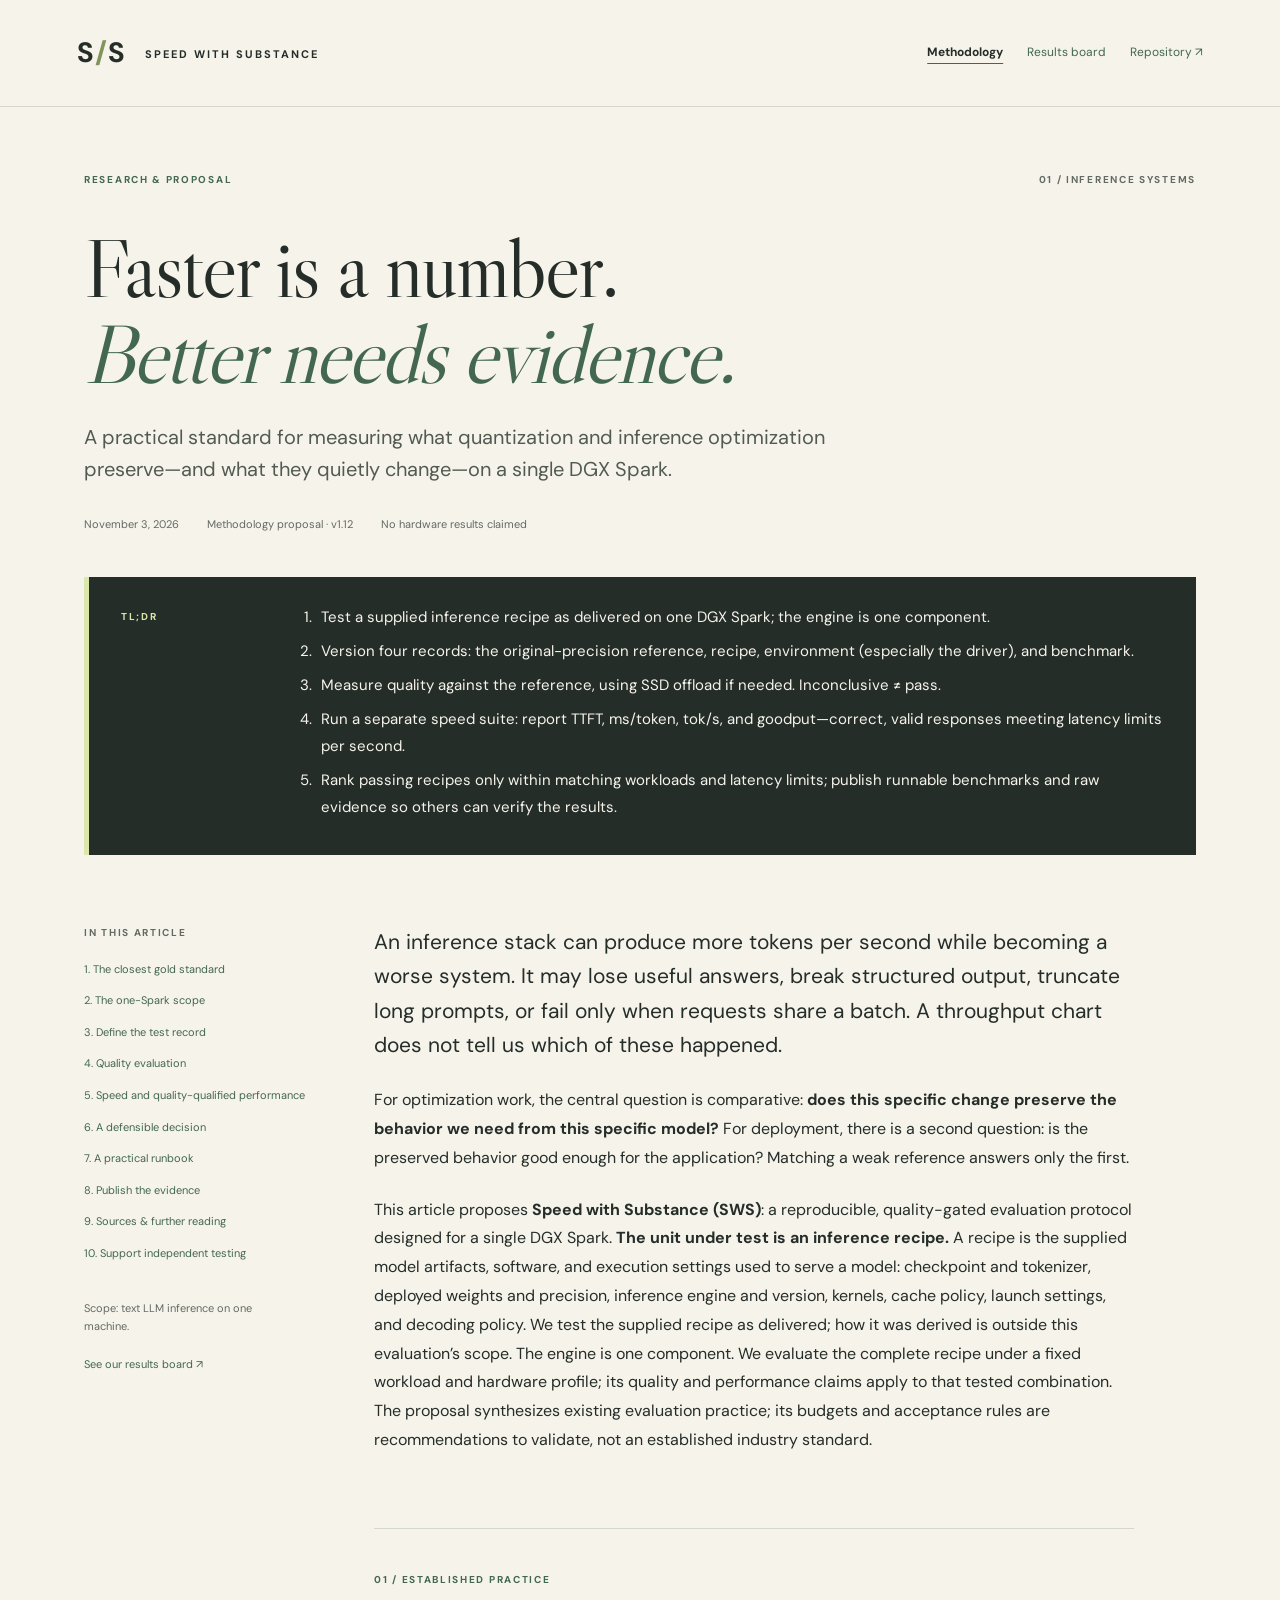
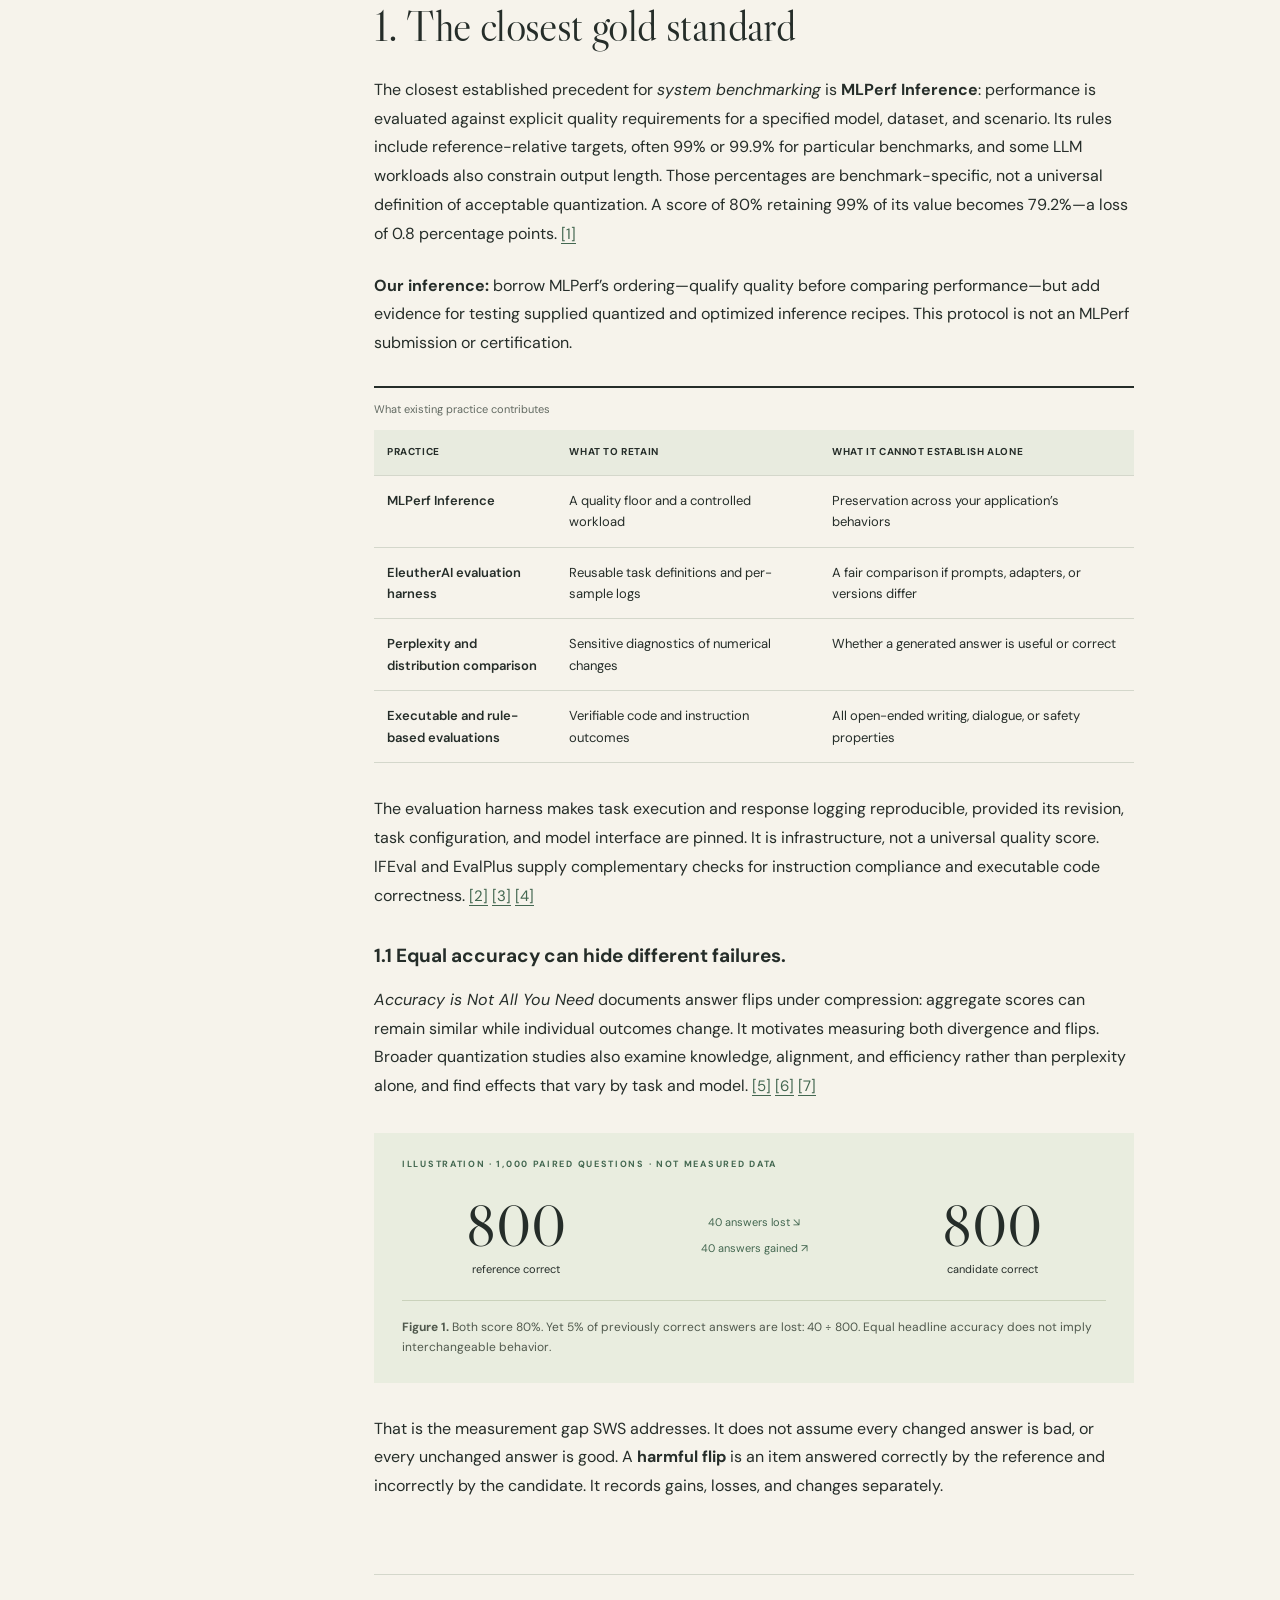
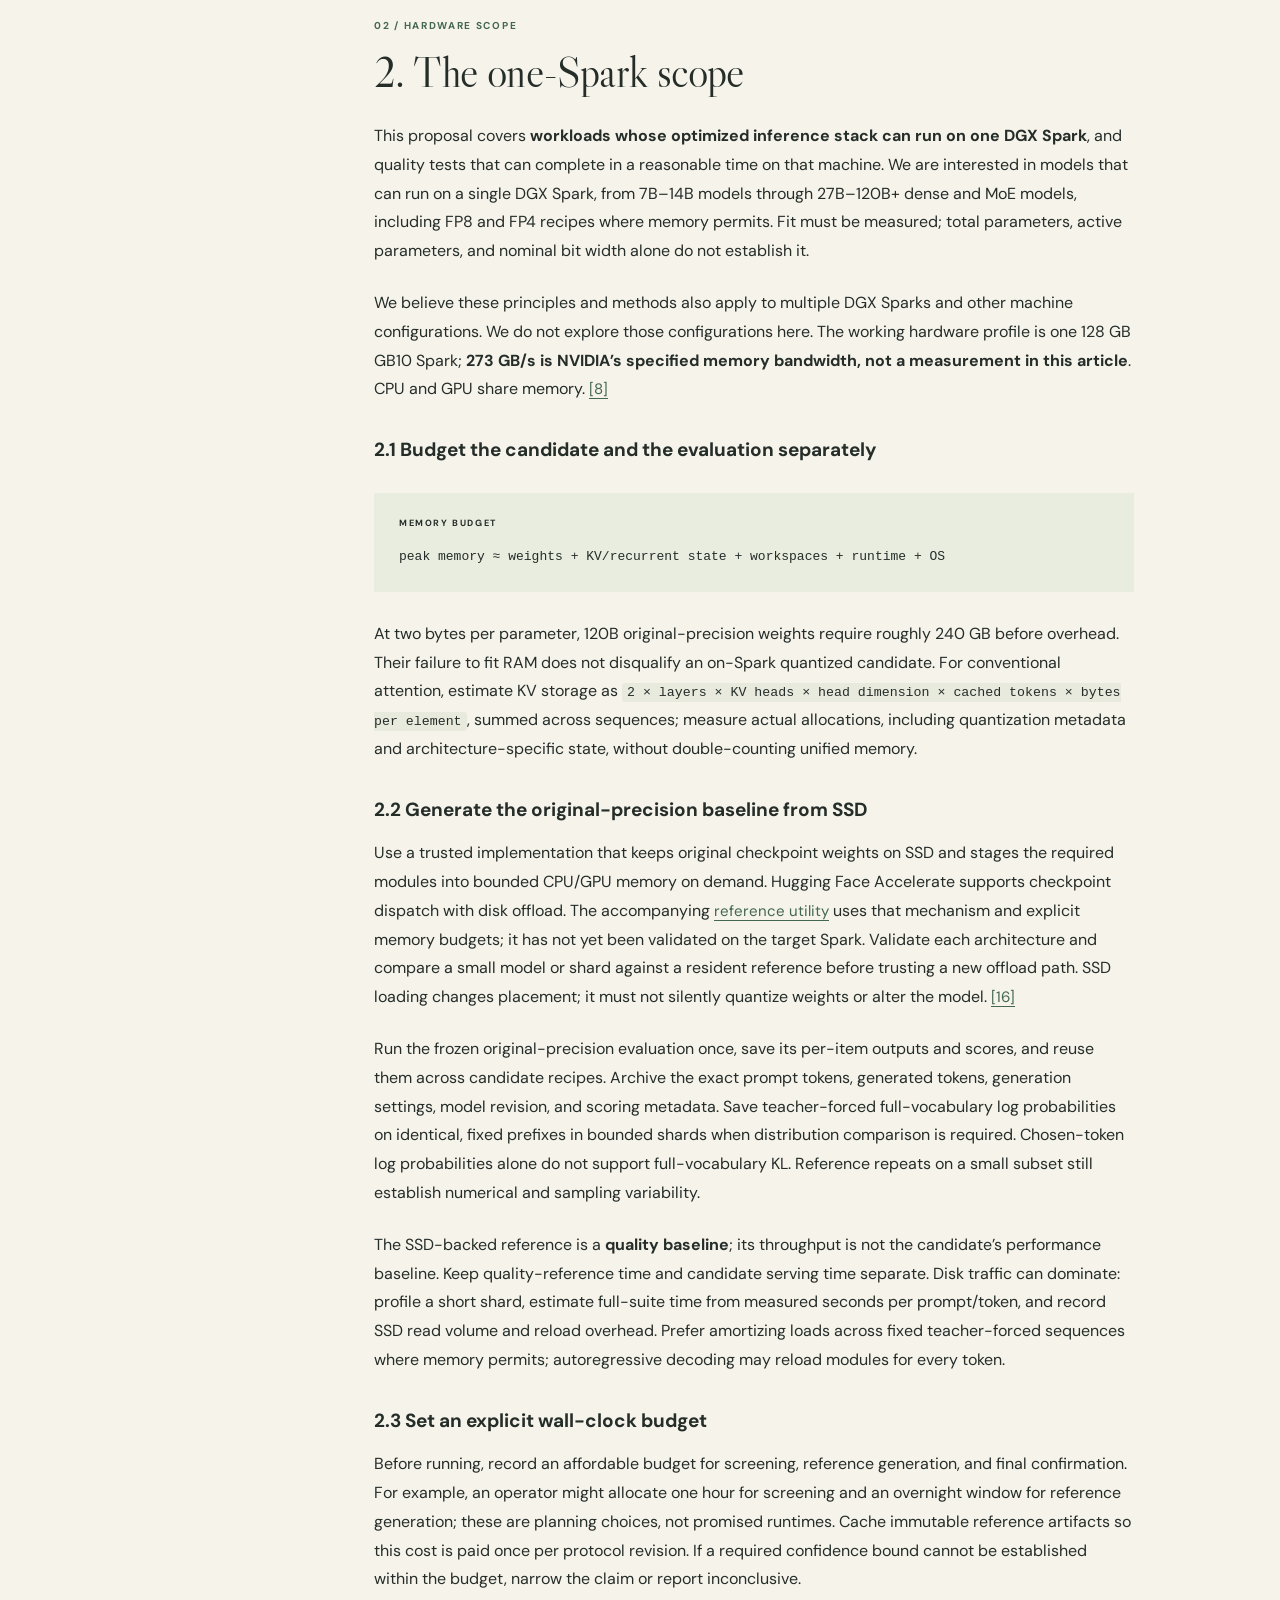
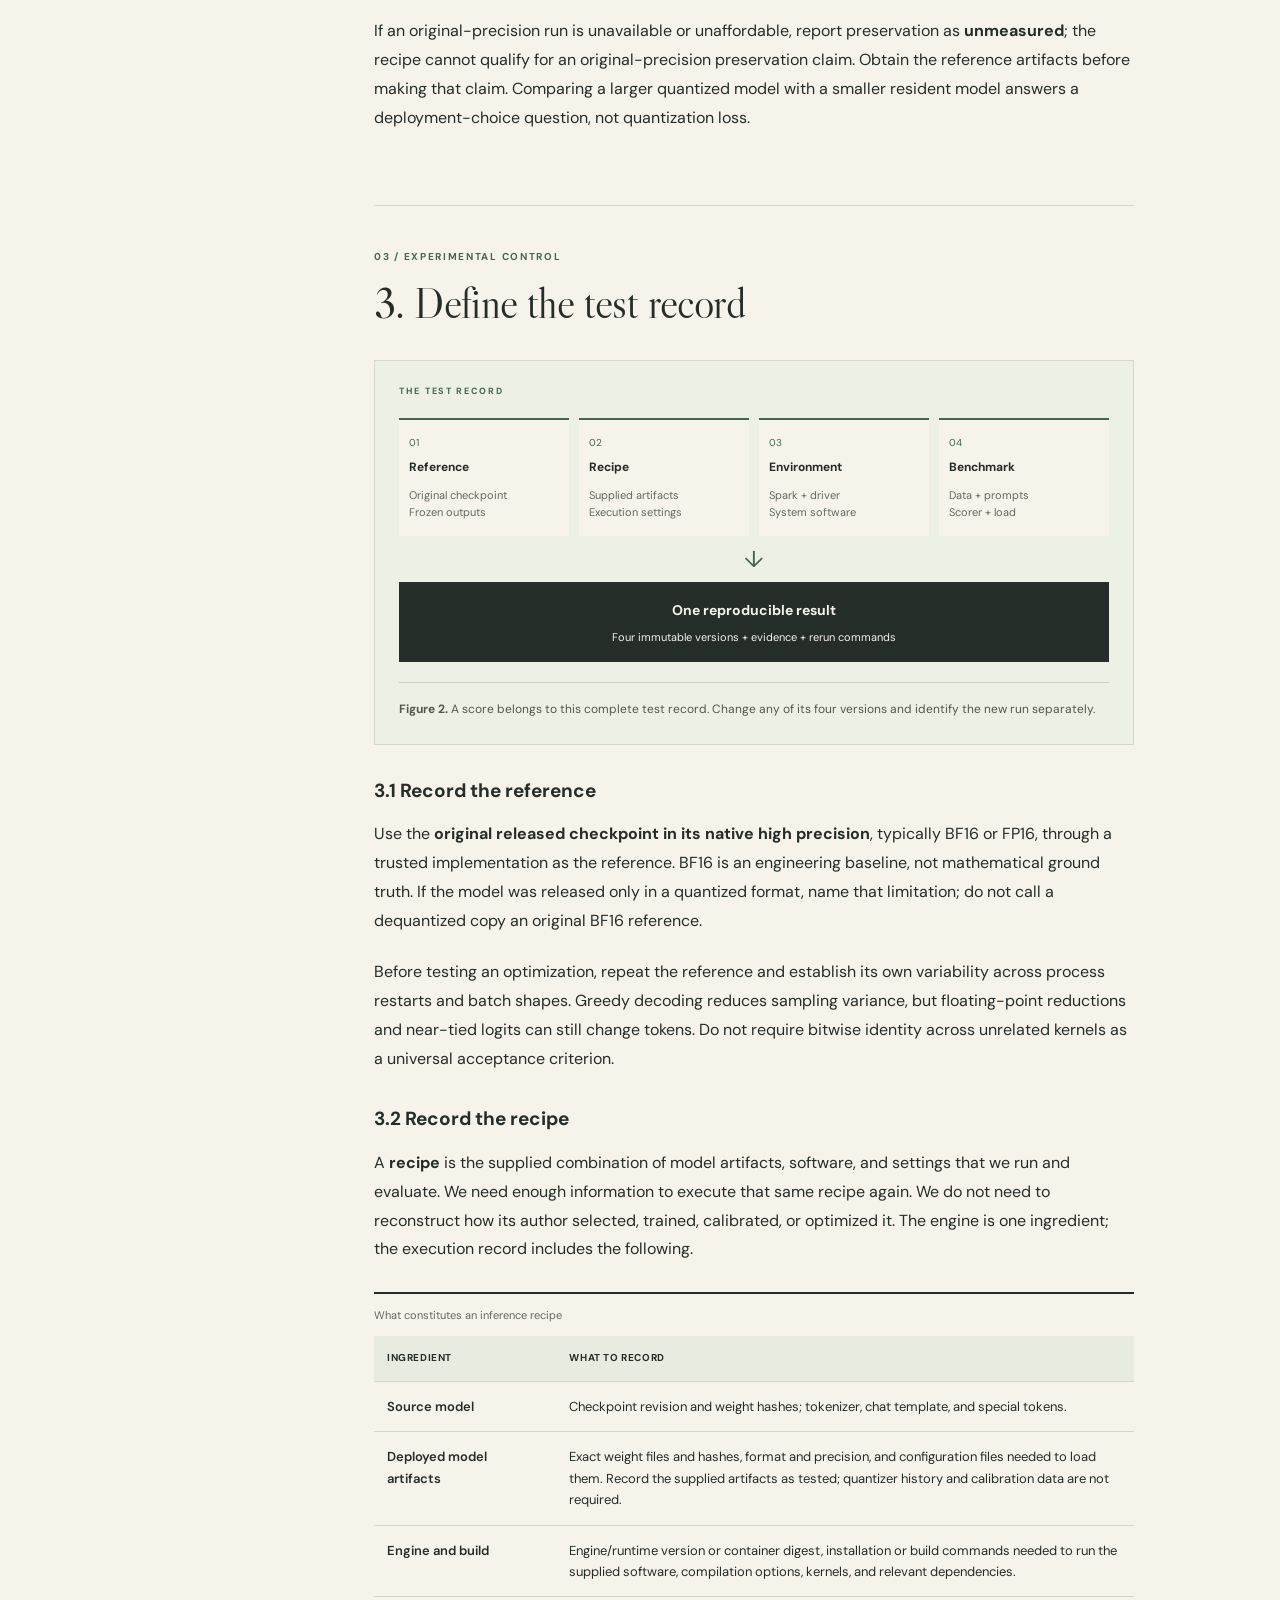
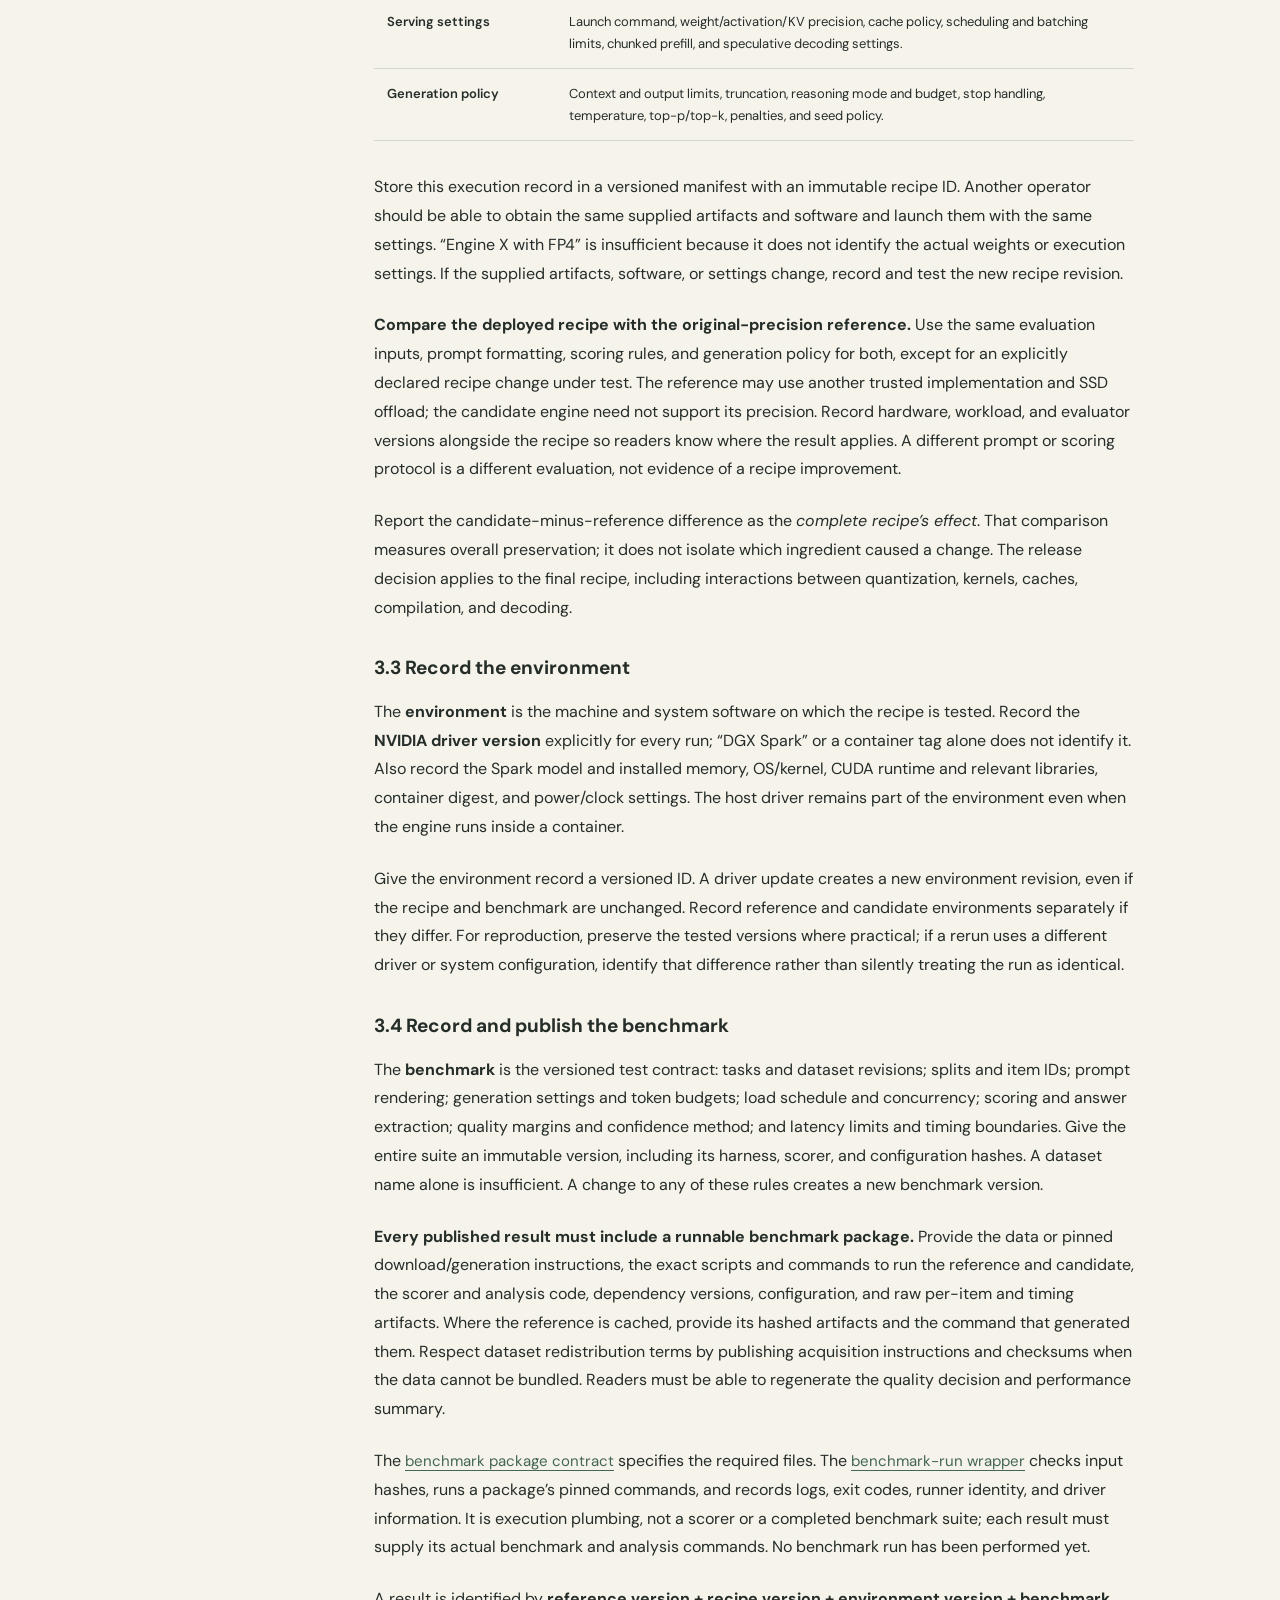
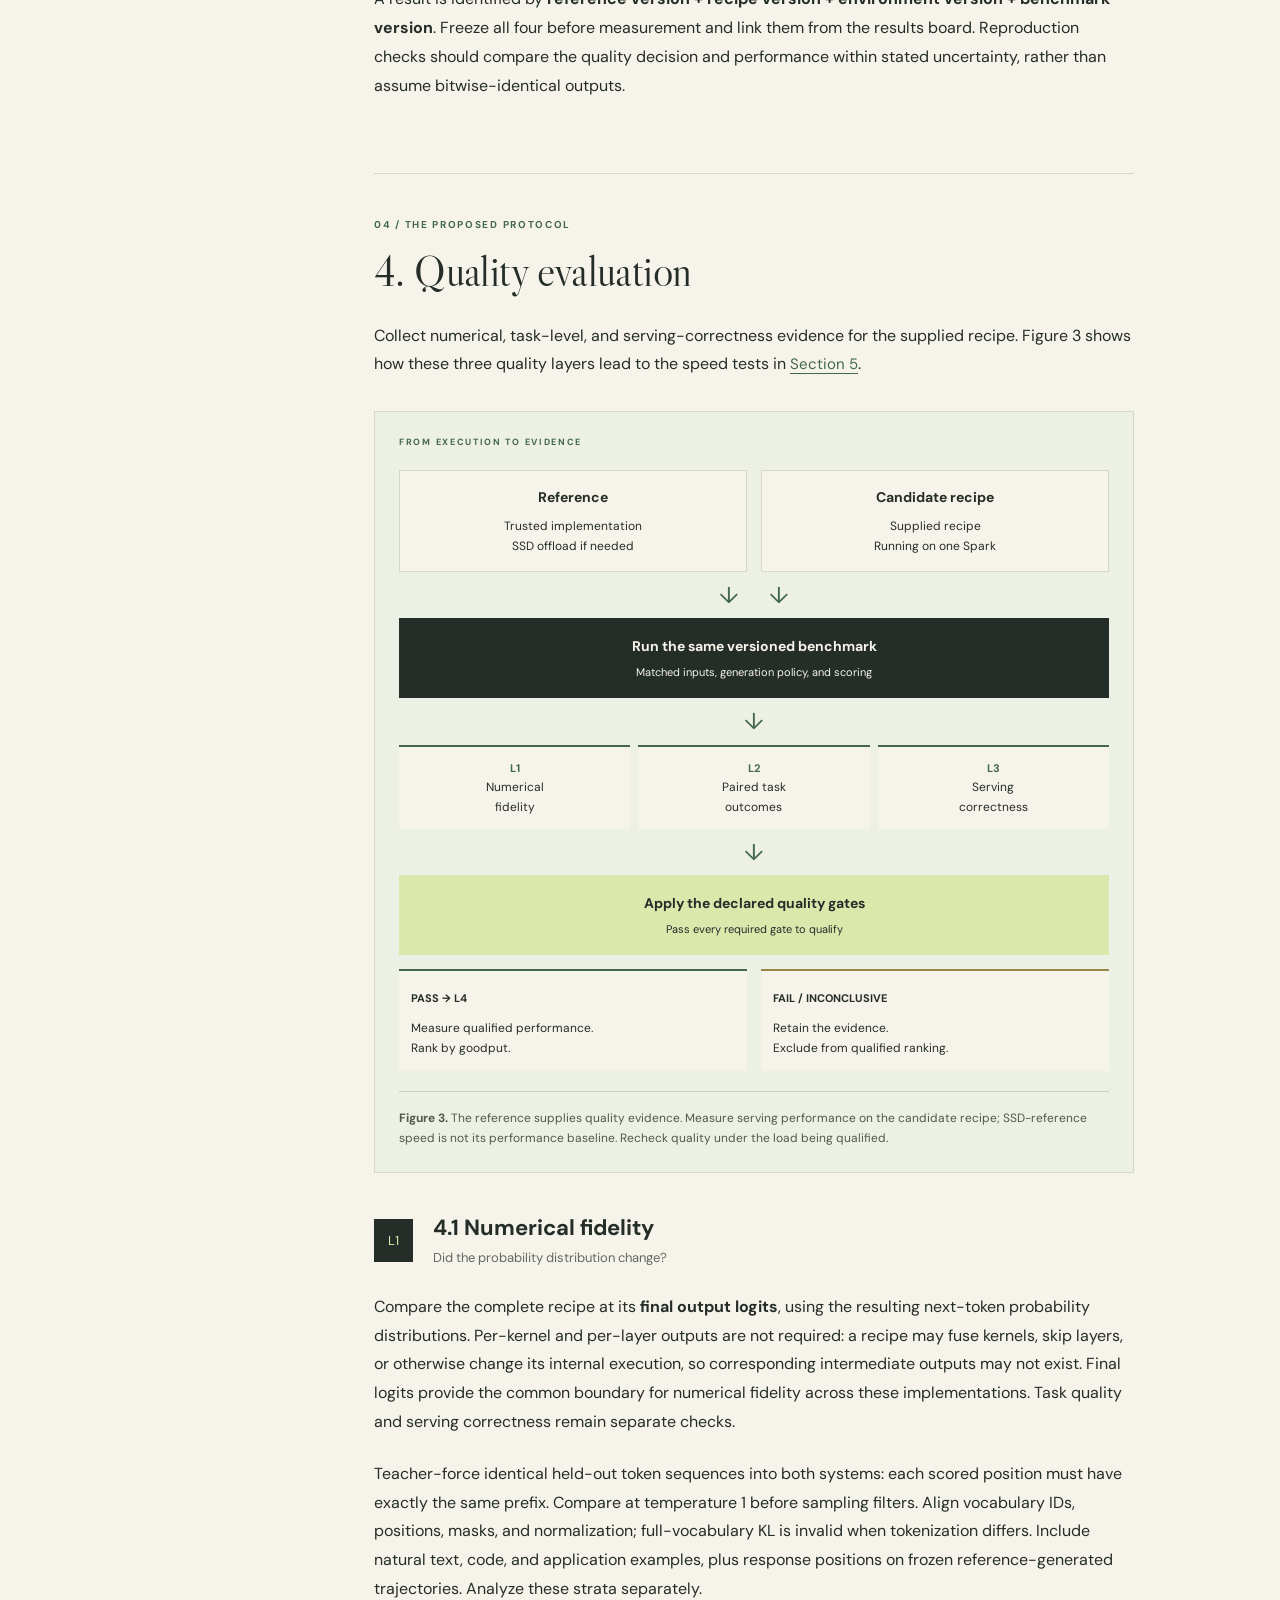
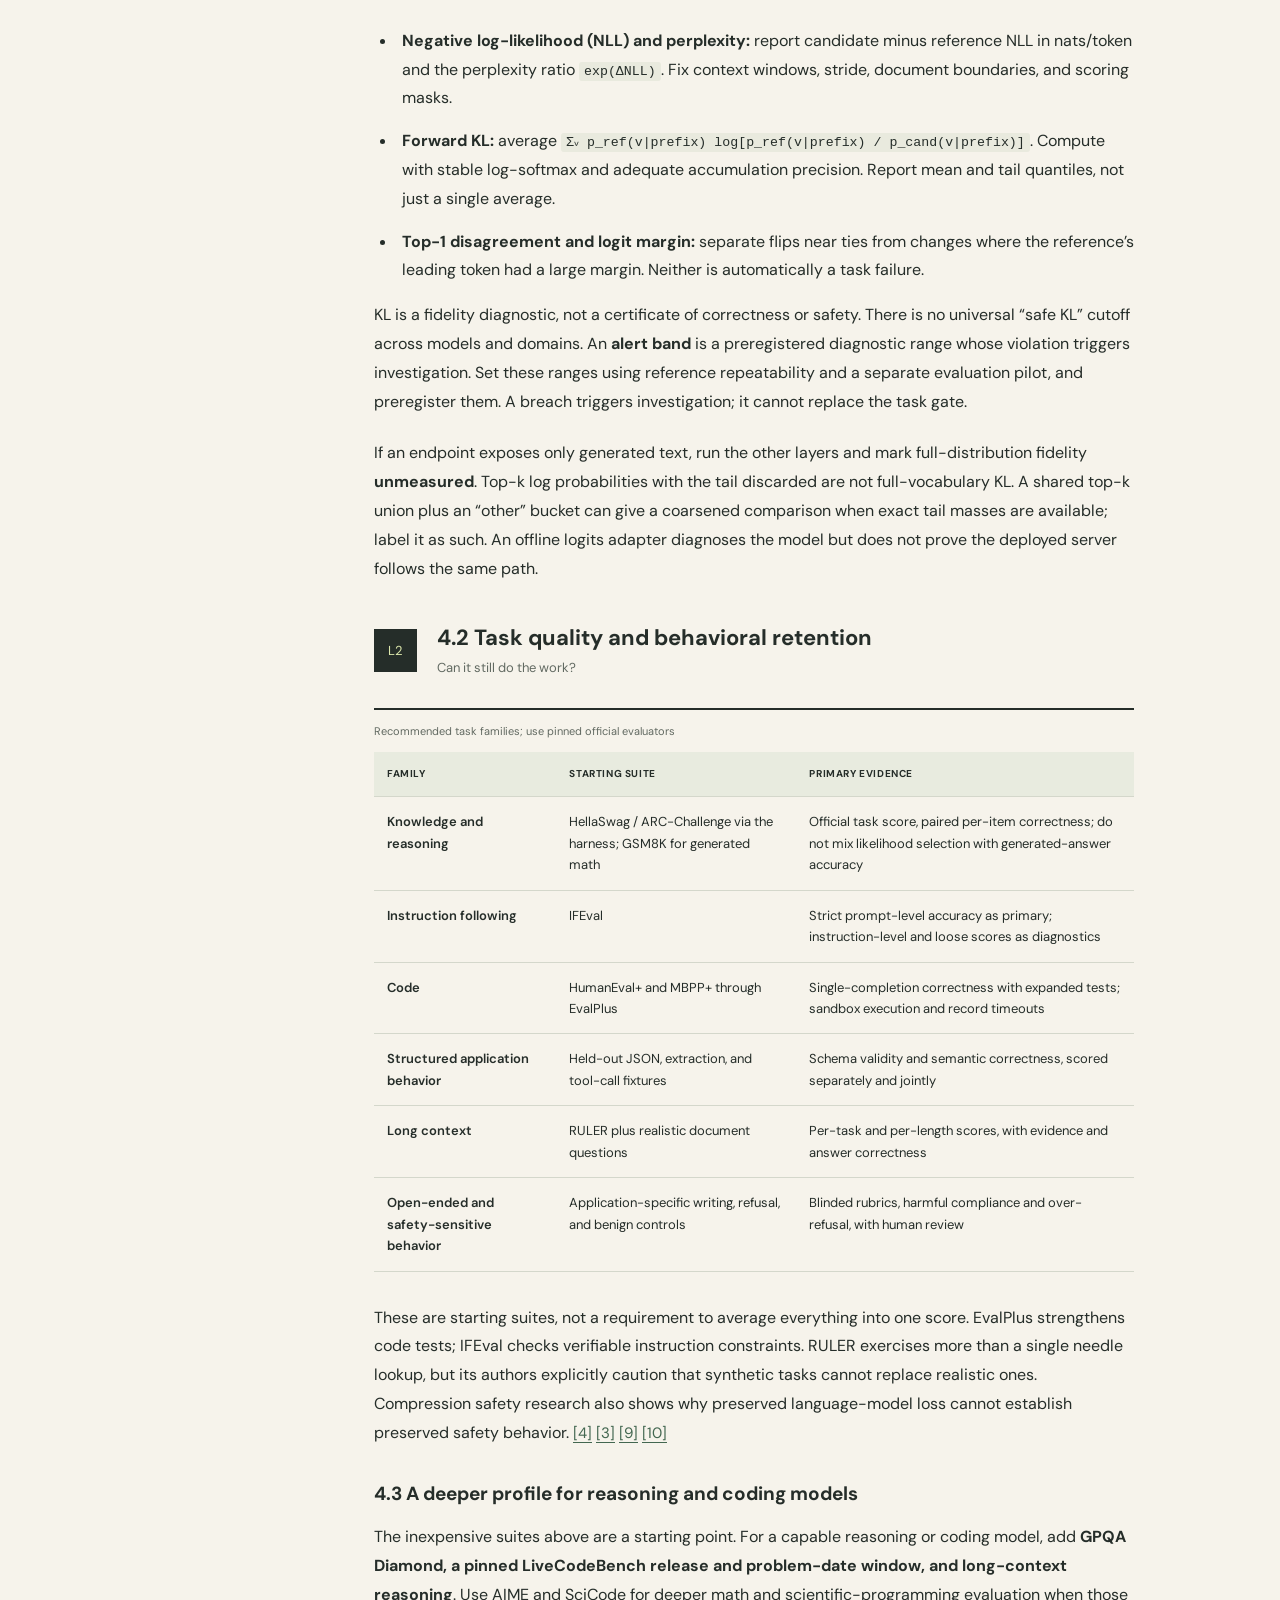
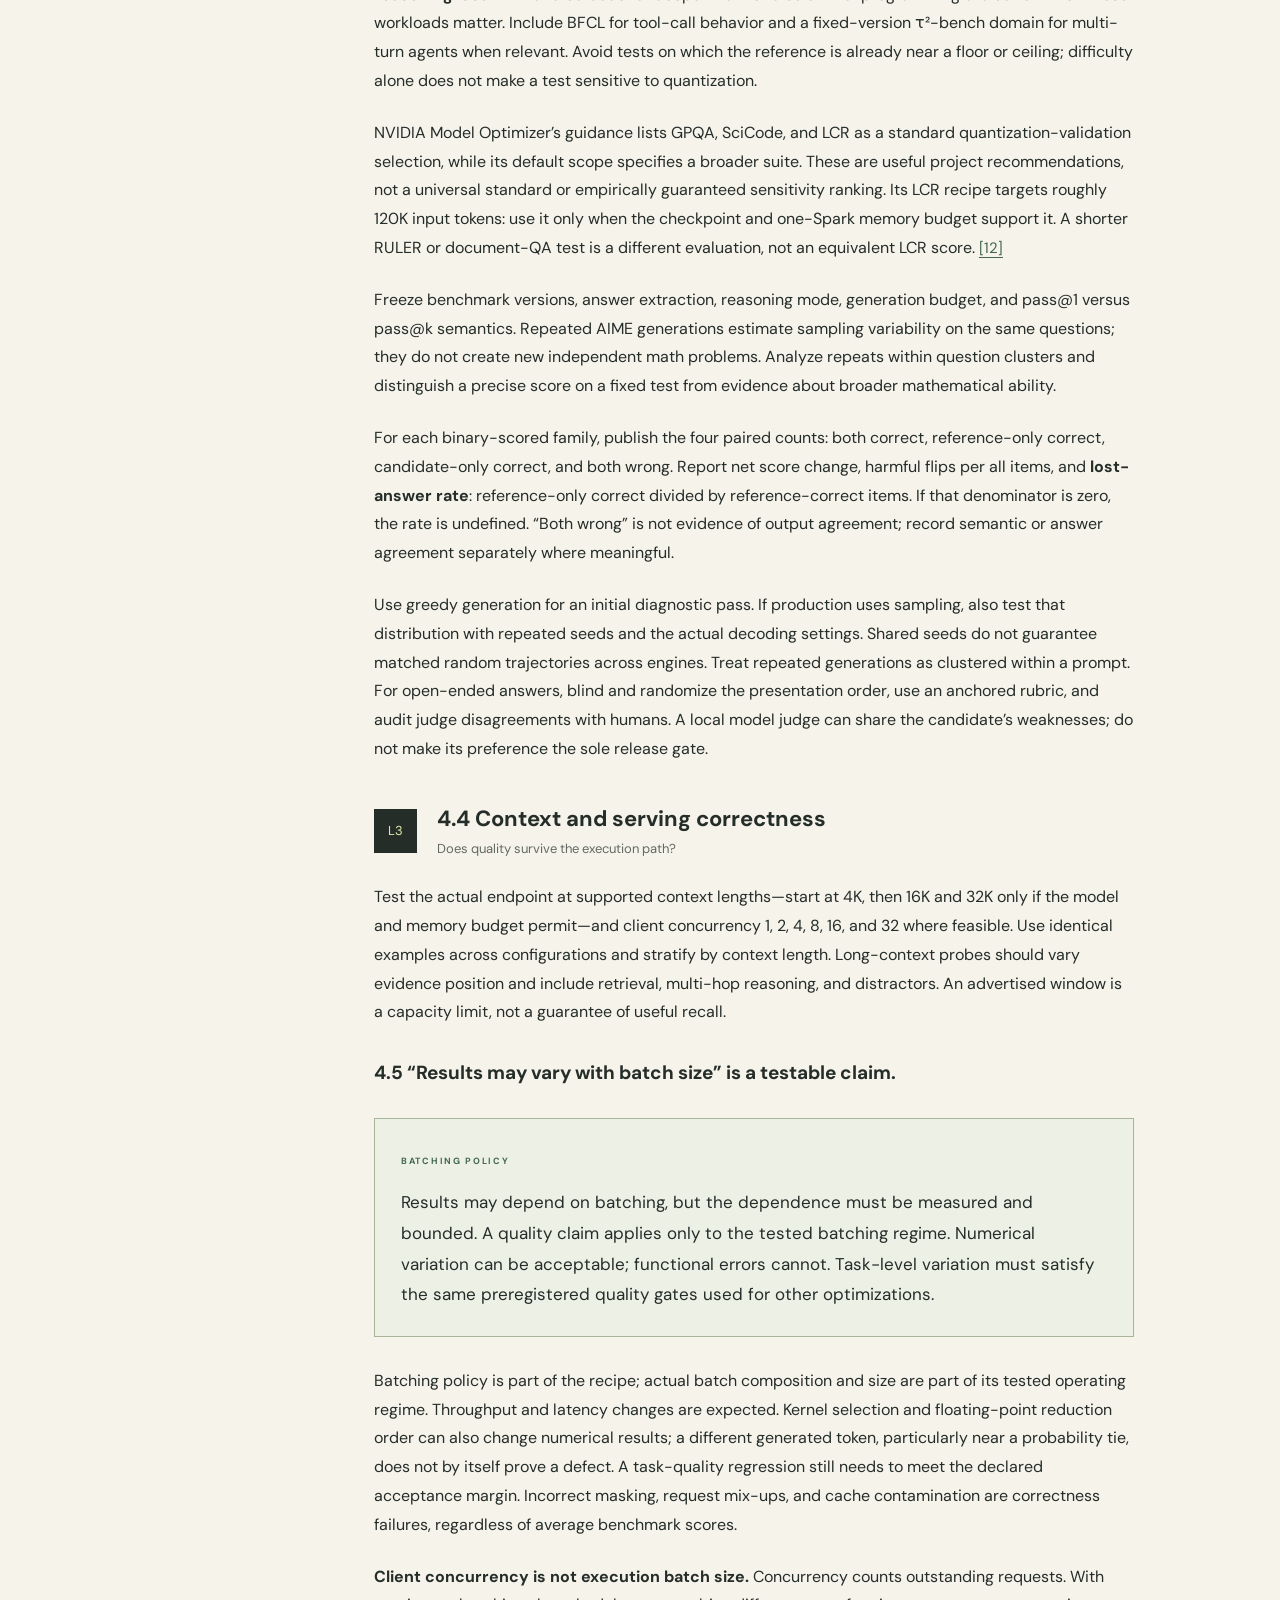
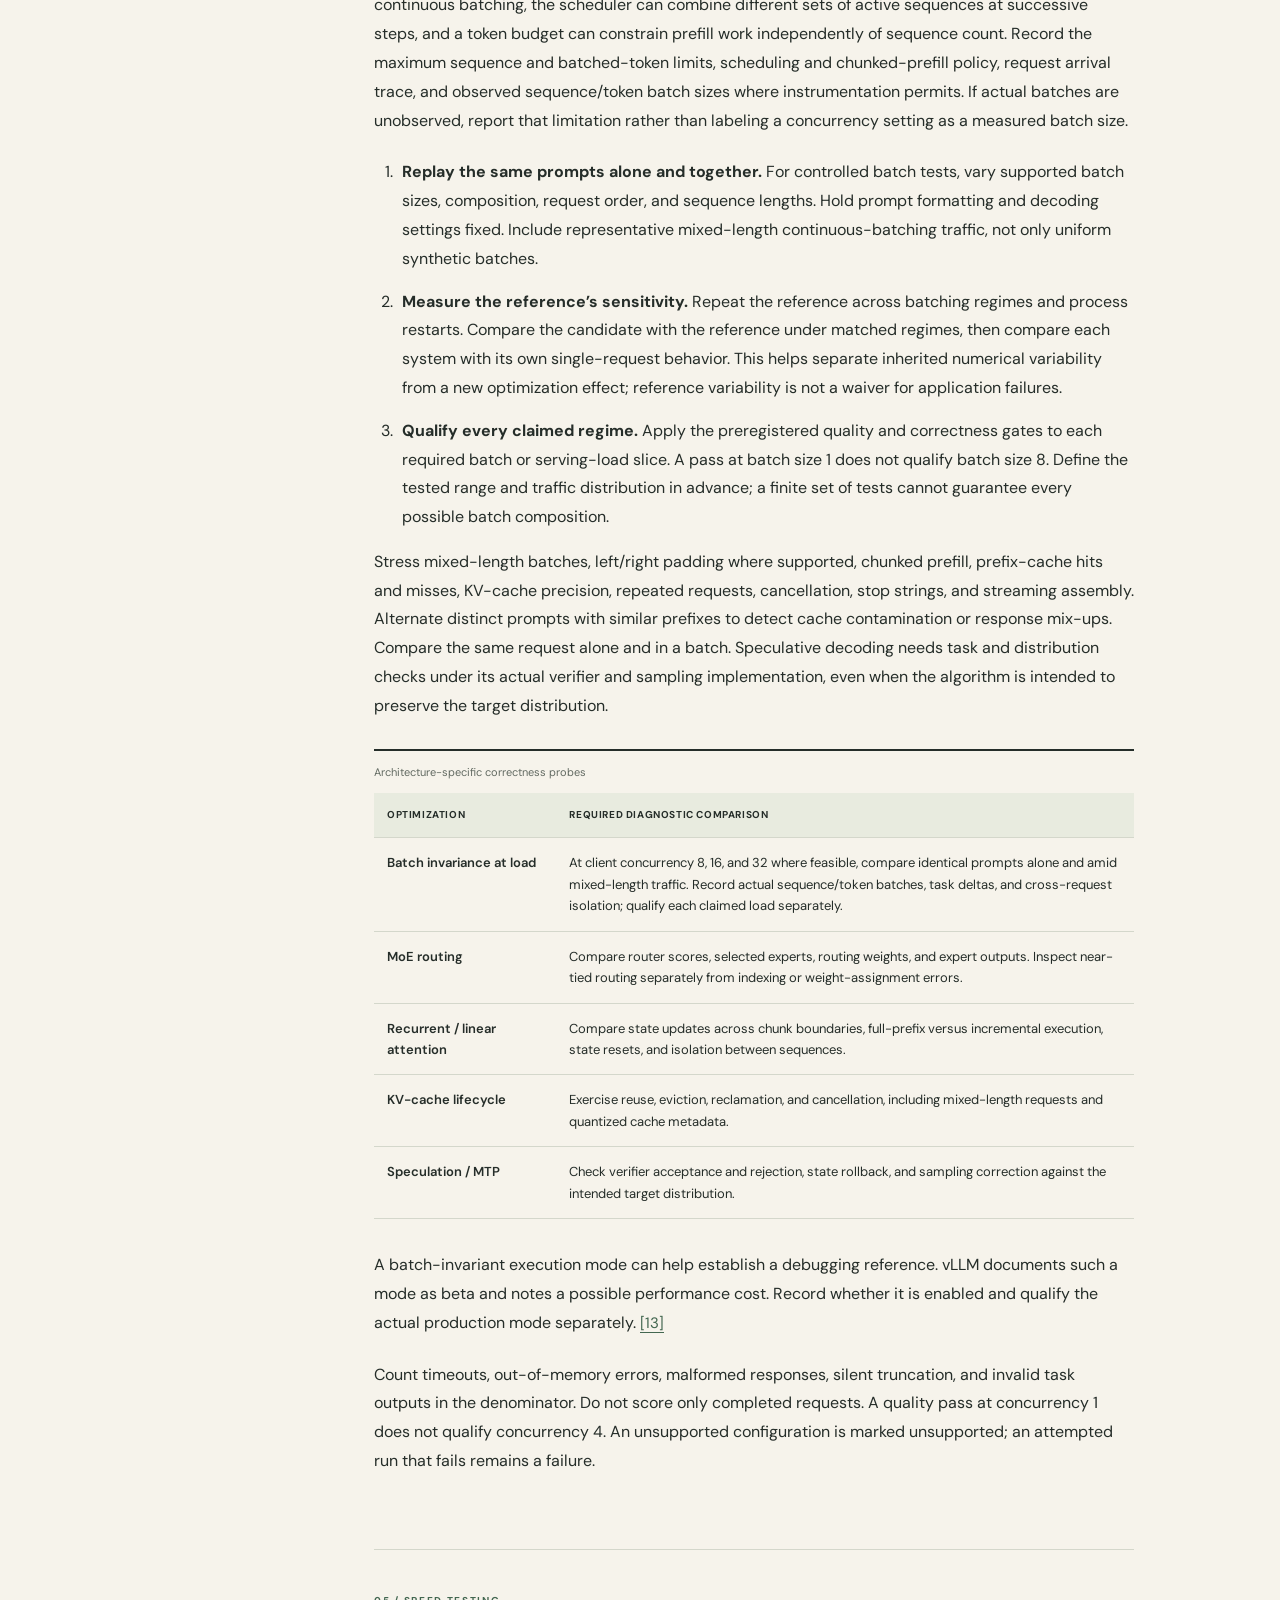
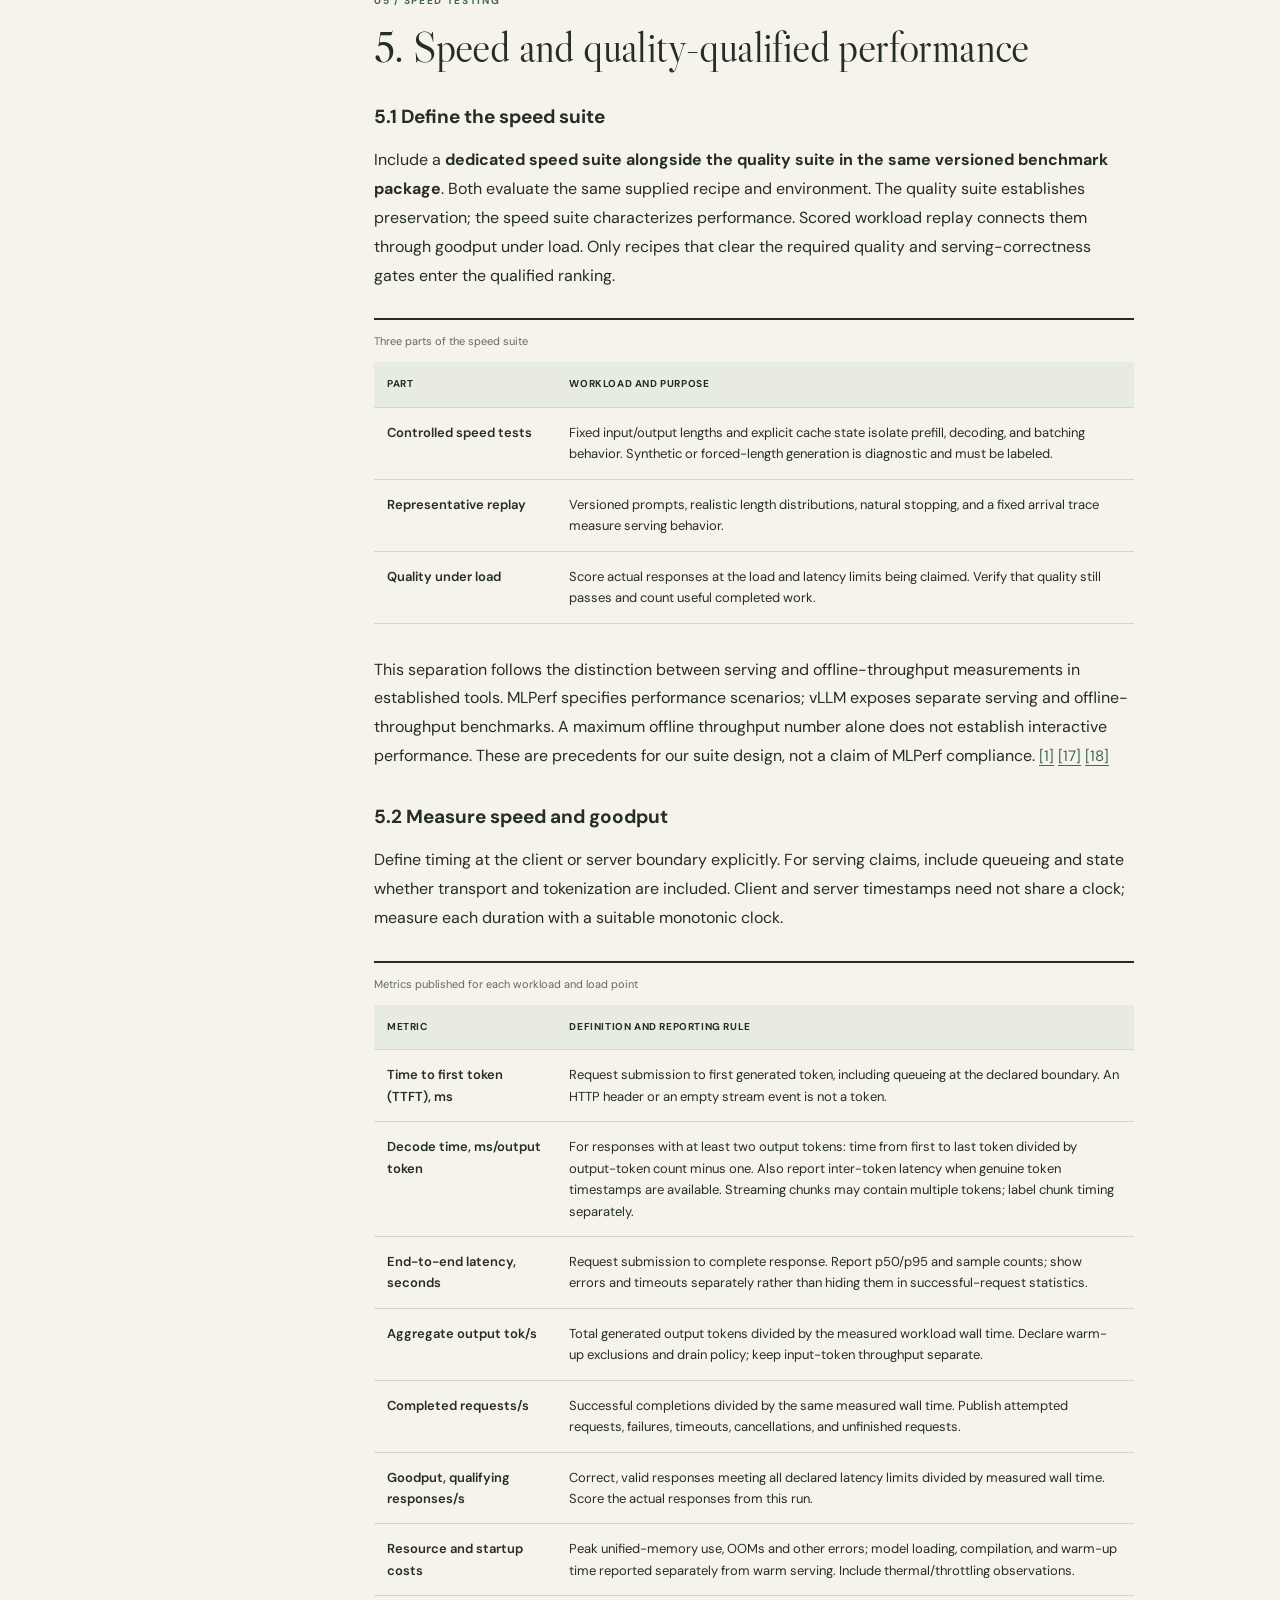
==== commit cc094381: "Evaluate numerical fidelity at final logits only" ====
--- a/docs/index.html
+++ b/docs/index.html
@@ -104,7 +104,7 @@
 <figcaption id="flow-diagram-caption"><strong>Figure 3.</strong> The reference supplies quality evidence. Measure serving performance on the candidate recipe; SSD-reference speed is not its performance baseline. Recheck quality under the load being qualified.</figcaption>
 </figure>
 <div class="layer"><span class="layer-tag">L1</span><div><h3>4.1 Numerical fidelity</h3><p>Did the probability distribution change?</p></div></div>
-<p>Start below the logits: compare kernel and layer outputs using RMS, maximum absolute error, and relative error with a defined denominator floor. Include extreme values, noncontiguous layouts where supported, odd shapes, and relevant context/batch sizes. Locate the first divergent layer before interpreting end-to-end quality. Tail error is a diagnostic signal, not by itself proof of a user-visible failure.</p>
+<p>Compare the complete recipe at its <strong>final output logits</strong>, using the resulting next-token probability distributions. Per-kernel and per-layer outputs are not required: a recipe may fuse kernels, skip layers, or otherwise change its internal execution, so corresponding intermediate outputs may not exist. Final logits provide the common boundary for numerical fidelity across these implementations. Task quality and serving correctness remain separate checks.</p>
 <p>Teacher-force identical held-out token sequences into both systems: each scored position must have exactly the same prefix. Compare at temperature 1 before sampling filters. Align vocabulary IDs, positions, masks, and normalization; full-vocabulary KL is invalid when tokenization differs. Include natural text, code, and application examples, plus response positions on frozen reference-generated trajectories. Analyze these strata separately.</p>
 <ul><li><strong>Negative log-likelihood (NLL) and perplexity:</strong> report candidate minus reference NLL in nats/token and the perplexity ratio <code>exp(ΔNLL)</code>. Fix context windows, stride, document boundaries, and scoring masks.</li><li><strong>Forward KL:</strong> average <code>Σᵥ p_ref(v|prefix) log[p_ref(v|prefix) / p_cand(v|prefix)]</code>. Compute with stable log-softmax and adequate accumulation precision. Report mean and tail quantiles, not just a single average.</li><li><strong>Top-1 disagreement and logit margin:</strong> separate flips near ties from changes where the reference’s leading token had a large margin. Neither is automatically a task failure.</li></ul>
 <p>KL is a fidelity diagnostic, not a certificate of correctness or safety. There is no universal “safe KL” cutoff across models and domains. An <strong>alert band</strong> is a preregistered diagnostic range whose violation triggers investigation. Set these ranges using reference repeatability and a separate evaluation pilot, and preregister them. A breach triggers investigation; it cannot replace the task gate.</p>
@@ -227,7 +227,7 @@
 <p>“One DGX Spark” constrains the candidate inference system. It does not automatically mean the entire evaluation runs locally. Agentic and judge-scored recipes may require a user simulator, model judge, sandbox, or external API. Declare every dependency, keep judge and simulator versions fixed, and record their seeds, retries, token budgets, and cost. If strict all-local evaluation is required, schedule auxiliary models separately where feasible and report any changed evaluation protocol. Shared-memory contention from a judge must not contaminate the candidate’s performance run. NVIDIA’s recipes explicitly identify several judge and simulator dependencies. <a href="https://github.com/NVIDIA/Model-Optimizer/blob/main/plugins/modelopt/skills/evaluation/references/quantization-benchmarks.md">[12]</a></p>
 <p>NeMo Evaluator’s nightly documentation offers paired flip analysis, statistical comparisons, and suite-level policy gates. It is a useful implementation option, but pin and inspect the exact release. An ordinary McNemar test detects unequal paired success rates; failure to reject equality does not establish non-inferiority within a chosen margin. Verify that the configured release gate implements the confidence-bound rule above rather than treating “no significant regression” as preservation. <a href="https://docs.nvidia.com/nemo/evaluator/nightly/tutorials/compare">[15]</a></p>
 <p>Use the evaluation harness for supported task adapters, official IFEval and EvalPlus scorers for their respective suites, and RULER’s generator with fixed seeds for synthetic context tests. Archive per-sample outputs, not just leaderboard summaries. ARM64 package support, model formats, logits access, and kernel availability must be checked for each chosen runtime on Spark; this article does not claim that every stack supports every proposed precision mode.</p></section>
-<section id="report"><div class="section-number">08 / THE PUBLIC RESULT</div><h2>8. Publish the evidence</h2>
+<section id="report"><div class="section-number">08 / THE PUBLIC RESULT</div><h2>8. Publish the evidence</h2><p>Publish passing recipes on the <a href="results.html#leaderboard">leaderboard</a> and preserve failed and inconclusive evaluations on a separate <a href="results.html#unqualified">unranked board</a>. Include the decision, affected workload, evidence, and any valid speed measurements. Link subsequent retests without erasing earlier outcomes; an inconclusive result is not proof of a defective recipe.</p>
 <p>A recipe is qualified only over its tested model, domains, context lengths, decoding policy, concurrency, and latency budget. Call this its <strong>quality envelope</strong>. Outside that envelope, the result is unknown.</p>
 <div class="report-card"><span class="label">EXAMPLE CLAIM FORMAT · PLACEHOLDERS ONLY</span><p>“The candidate recipe passes all preregistered task-preservation and application gates against the original-precision reference at [context lengths] and [concurrency], using [decoding policy]. Its goodput is [value with uncertainty] under [SLO]. Numerical fidelity is [measured / limited / unmeasured]. Untested recipe revisions and operating regimes are excluded.”</p></div>
 <p>A report should contain the following linked artifacts:</p>
--- a/docs/assets/style.css
+++ b/docs/assets/style.css
@@ -25,3 +25,5 @@
 @media print{.method-diagram{background:#fff}.diagram-result,.flow-step{background:#fff;color:#000;border:1px solid #888}}
 
 .support-project{max-width:1116px;margin:20px auto 40px;padding:28px 5%;border-top:1px solid var(--line)}.support-project h2{font-size:30px;margin:0 0 14px}.support-project p{font-size:14px;max-width:760px;margin:10px 0}.support-project p:last-child{display:flex;flex-wrap:wrap;gap:8px 16px}@media print{.support-project{display:none}}
+
+.board-jump{display:flex;flex-wrap:wrap;gap:12px 26px;margin:0 0 32px}.board-results+.board-results{margin-top:54px;padding-top:36px;border-top:1px solid var(--line)}
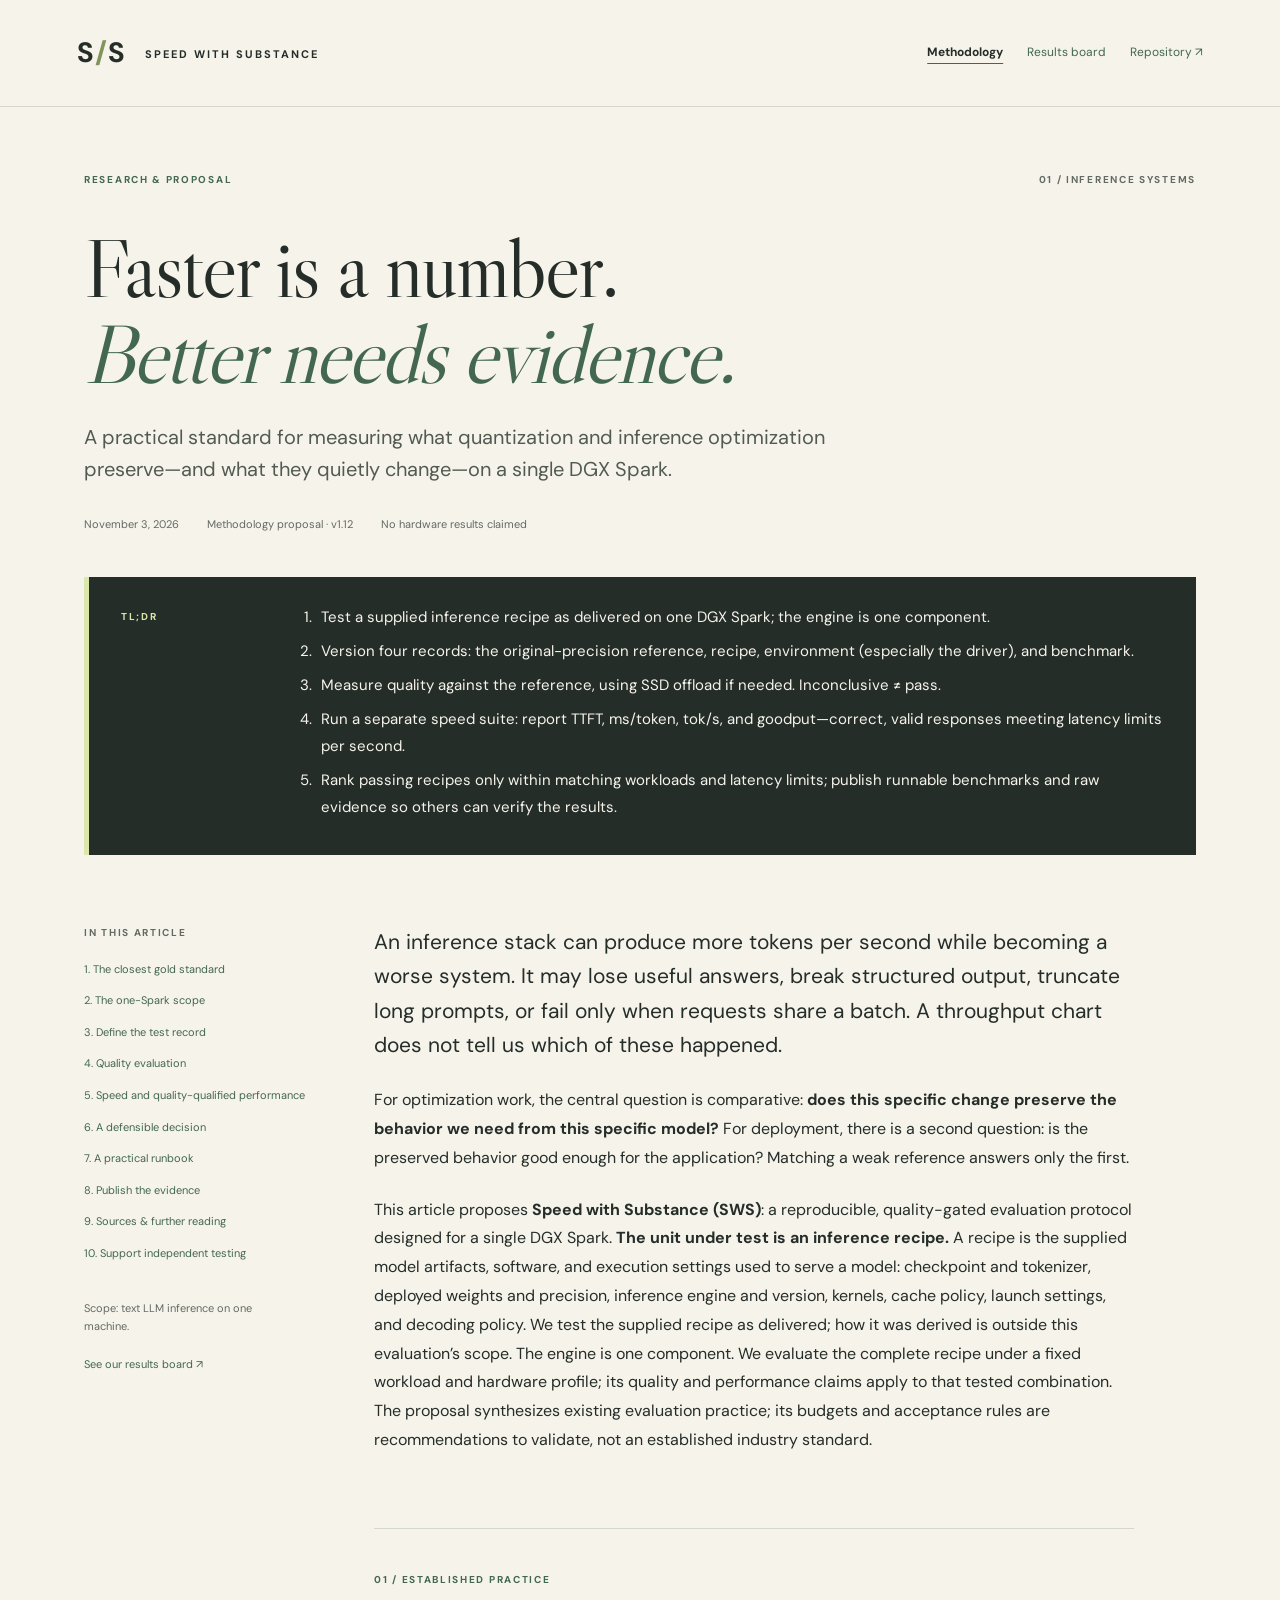
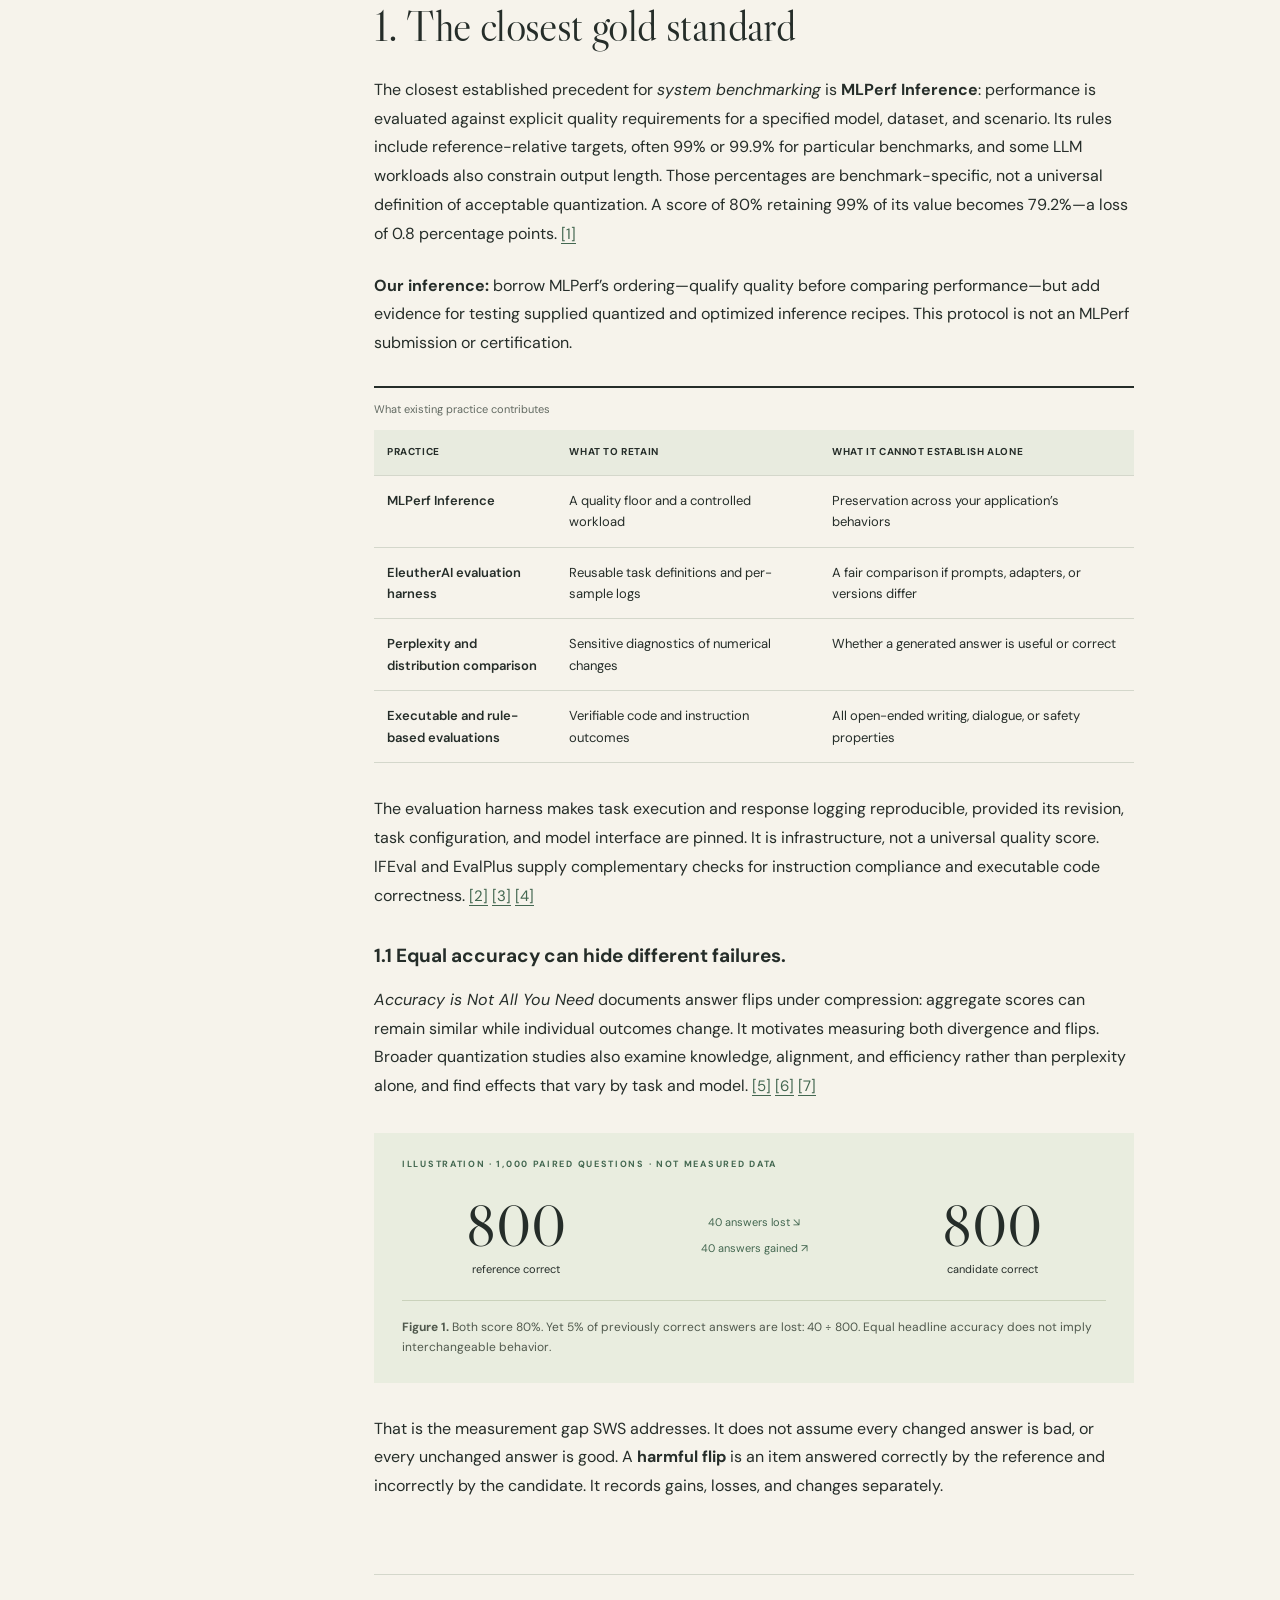
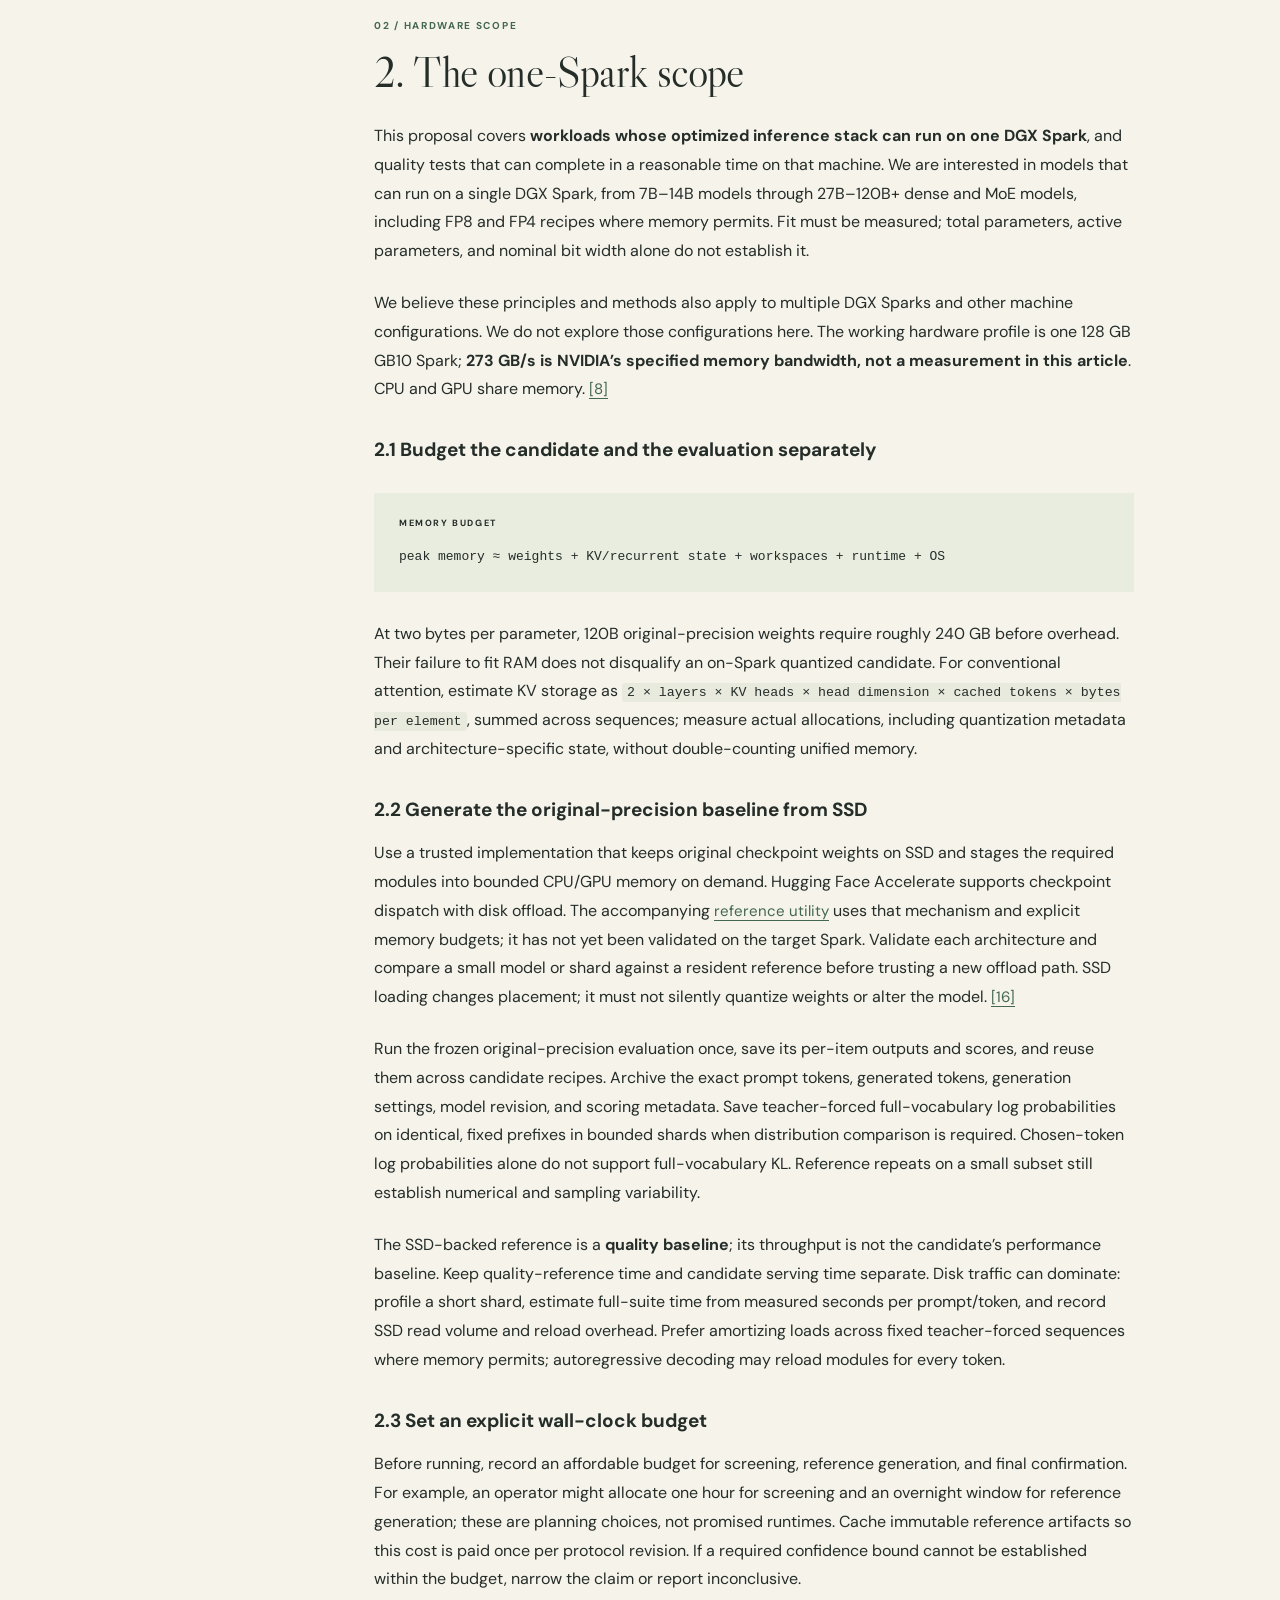
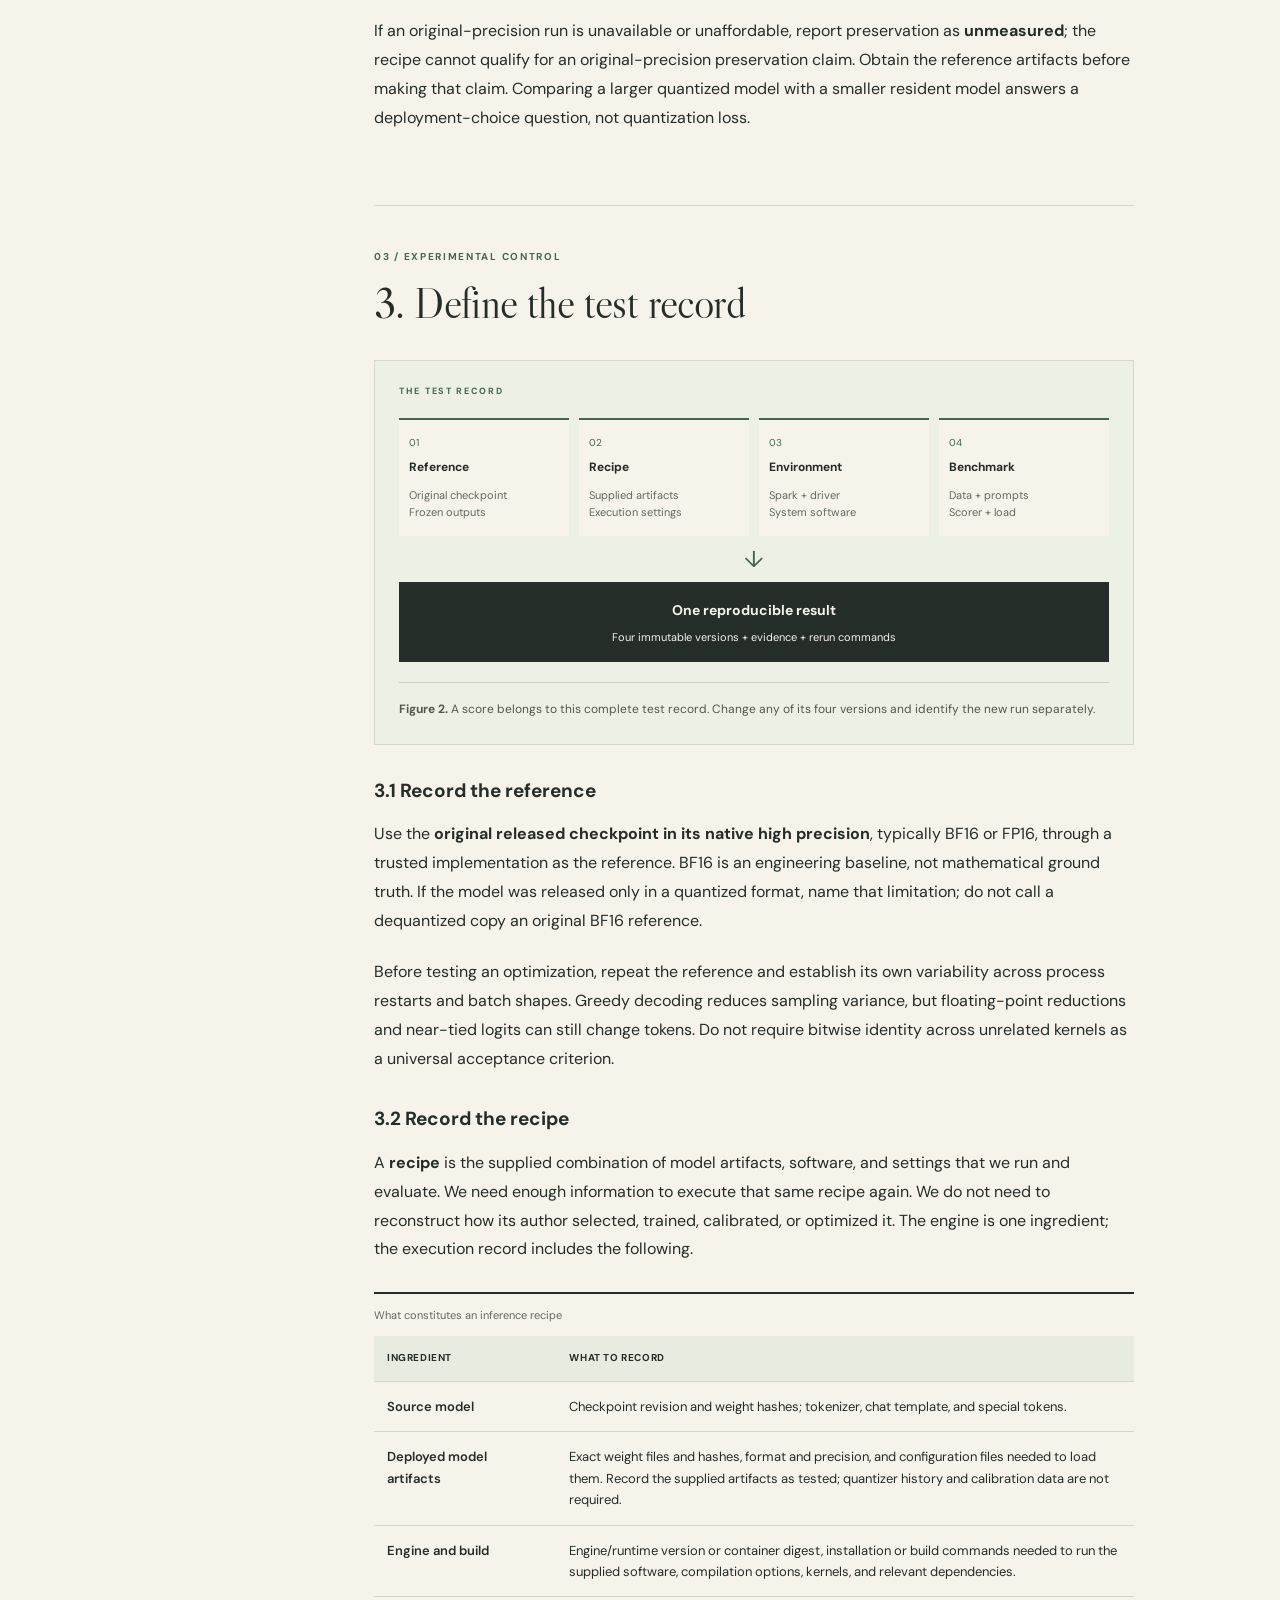
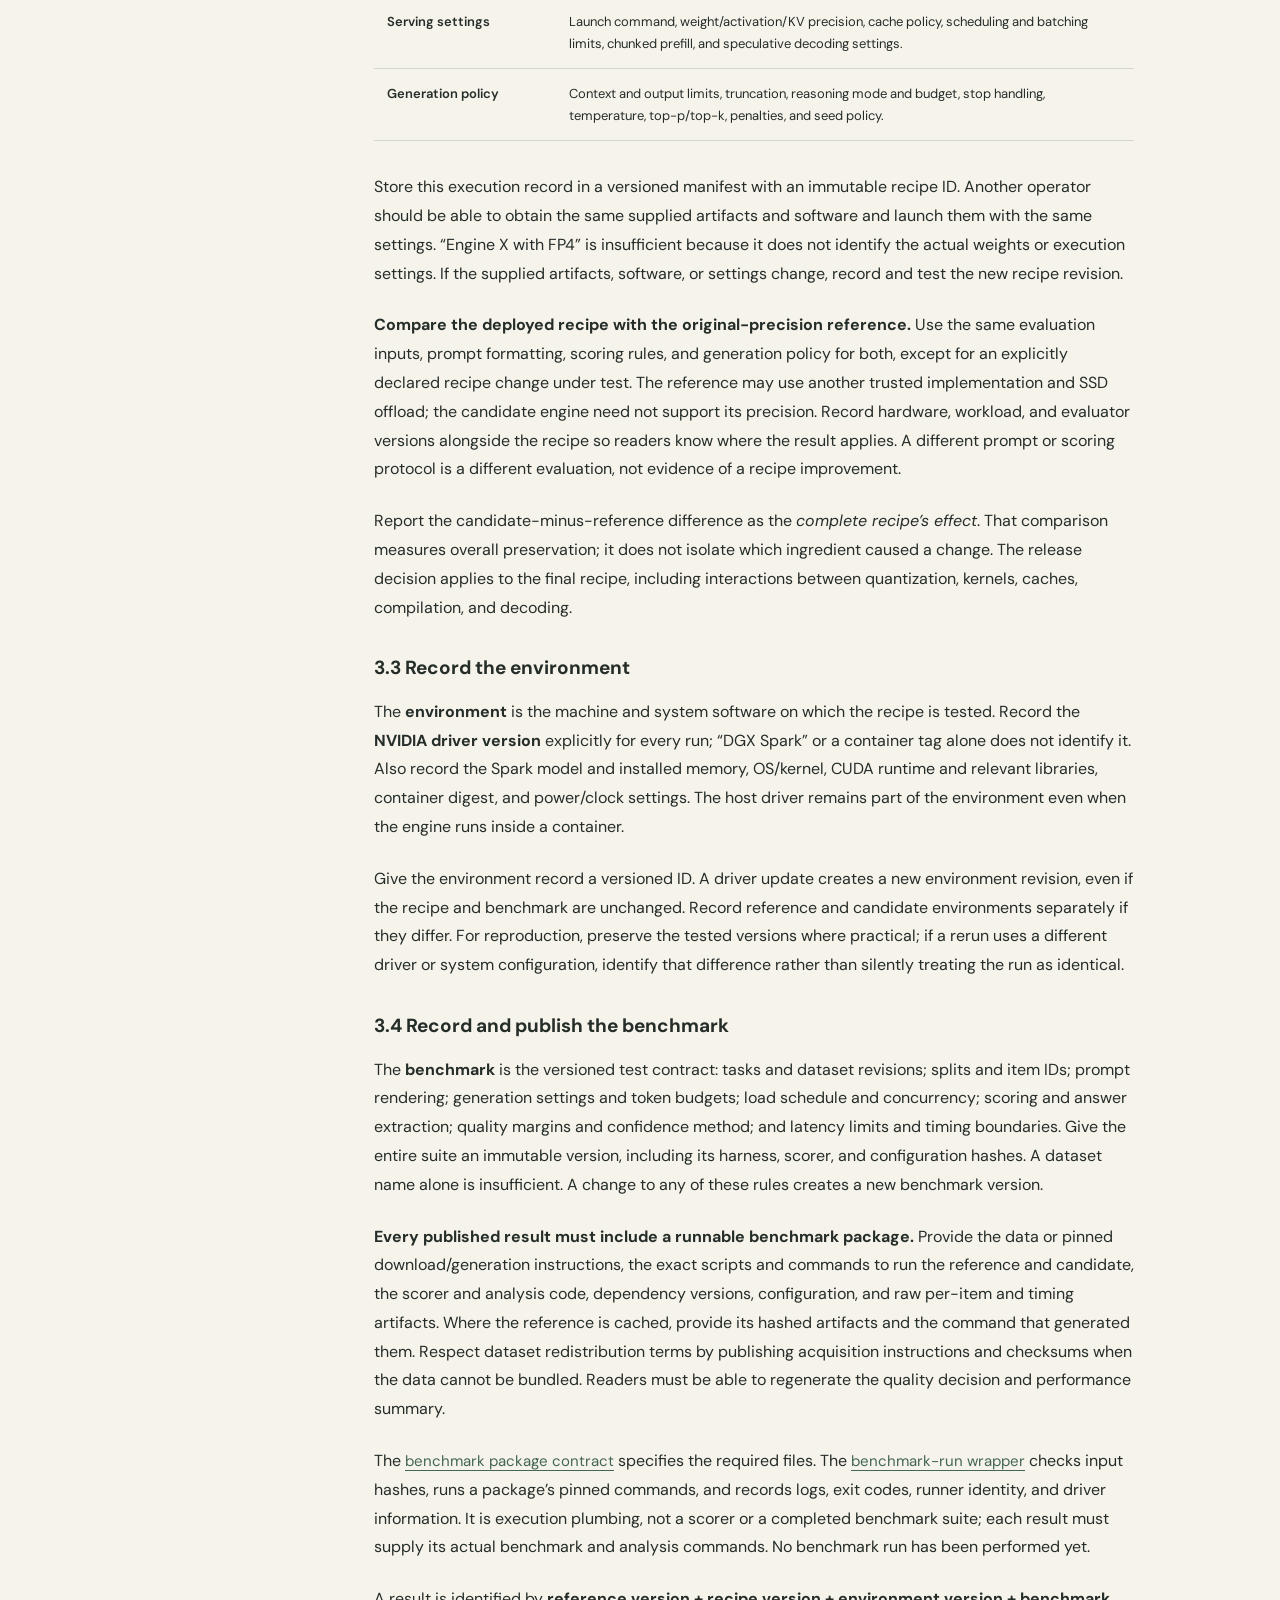
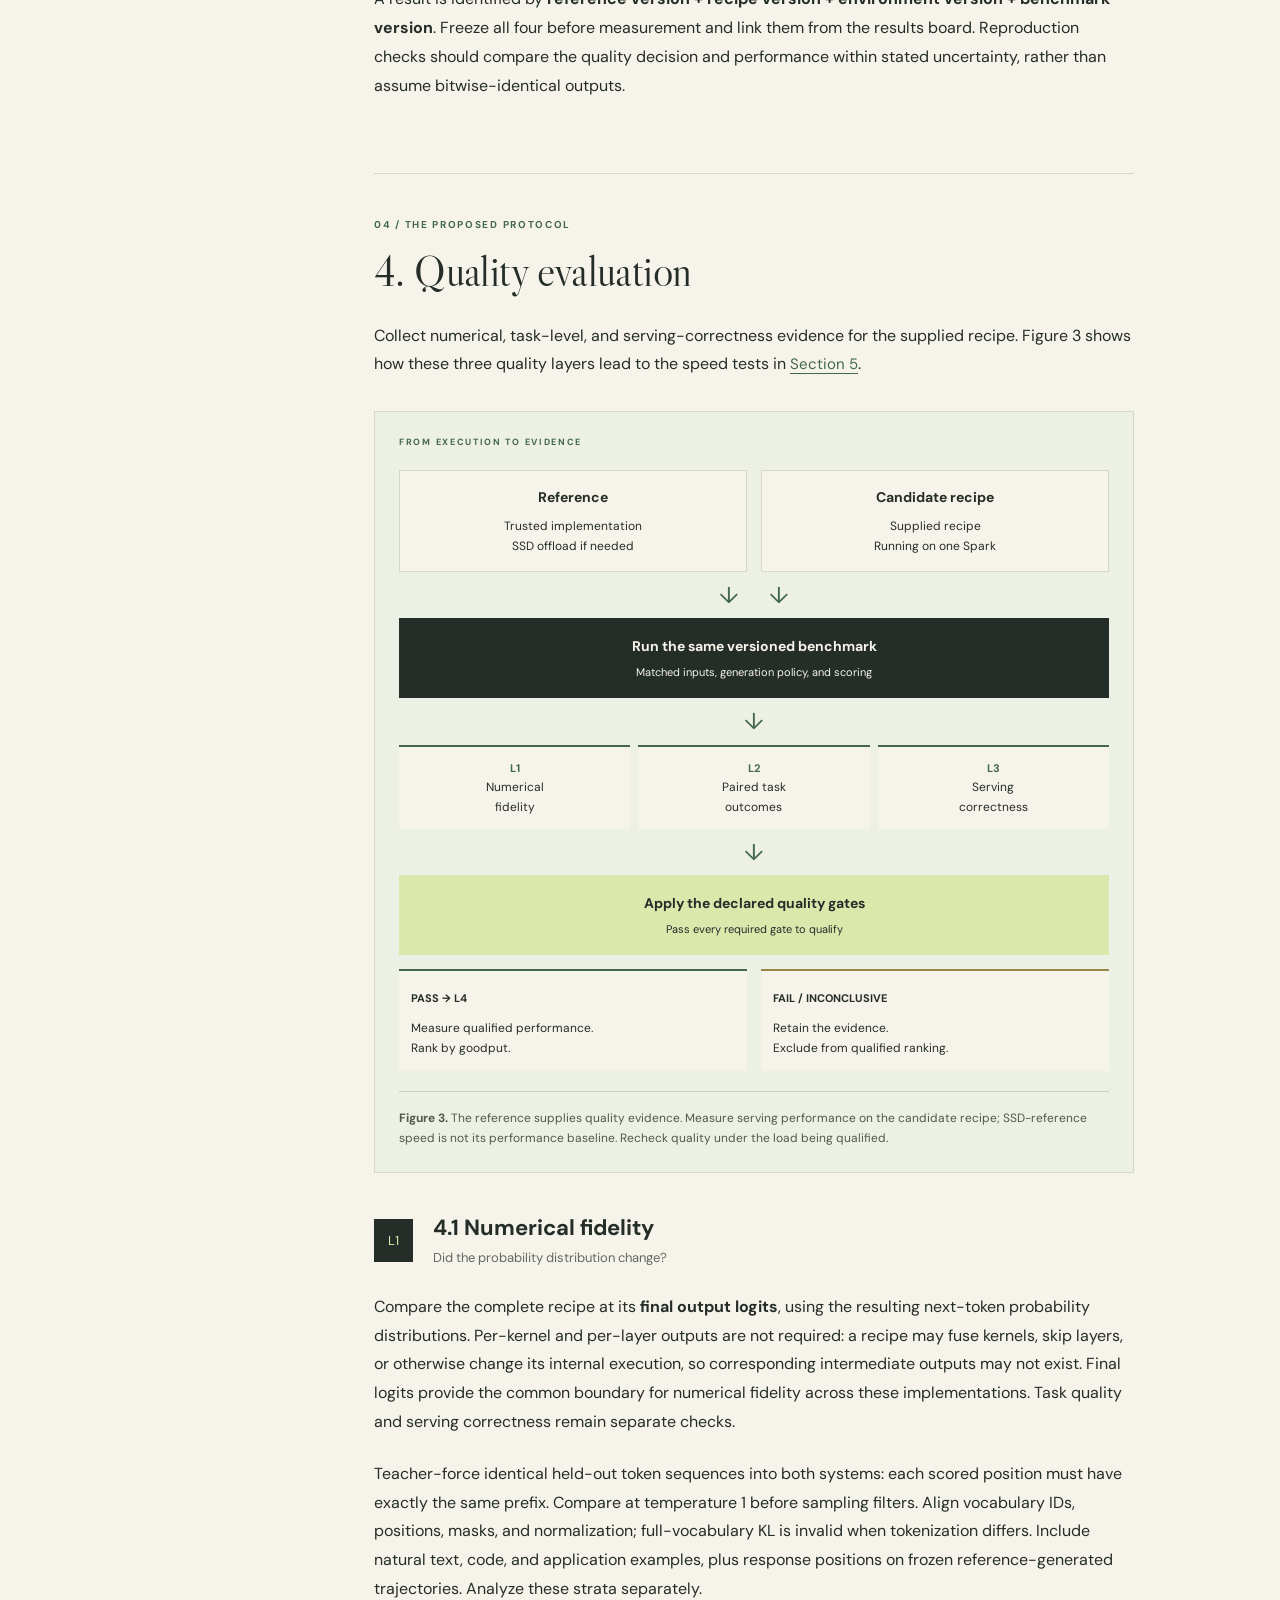
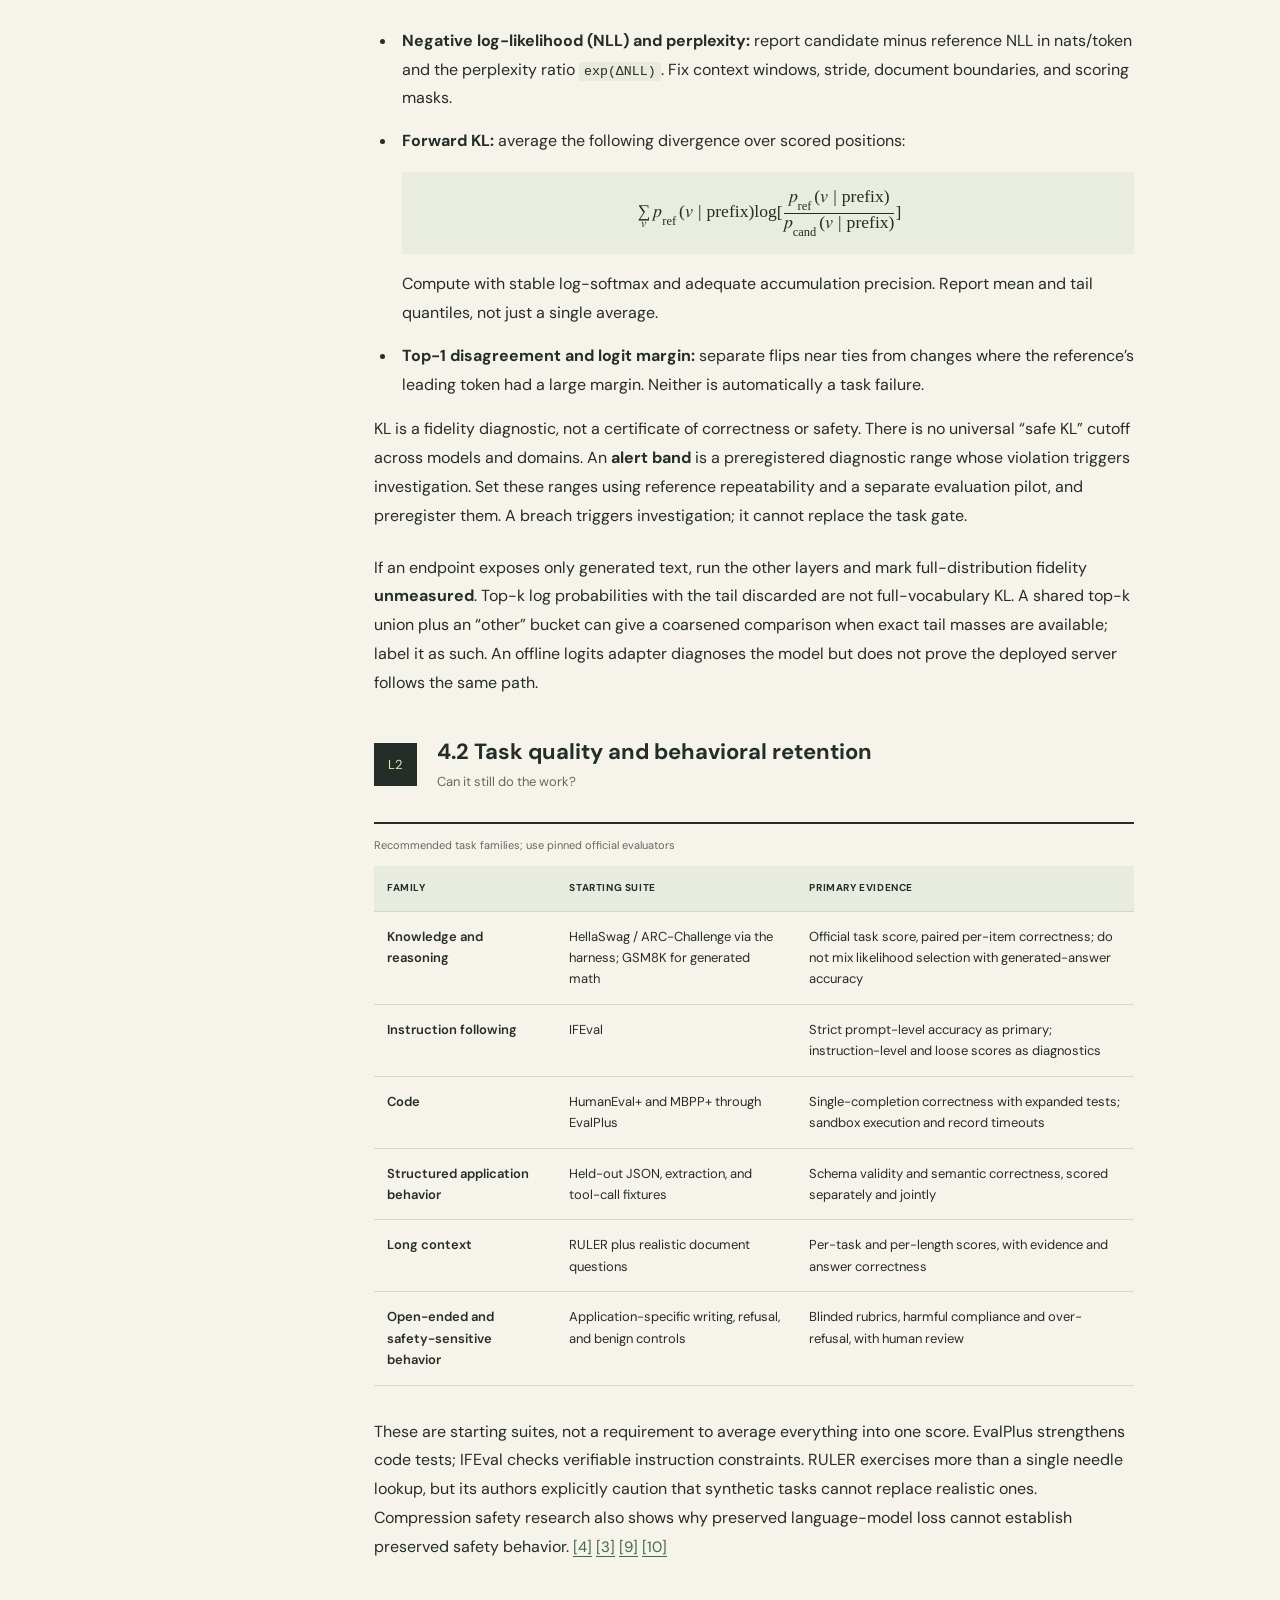
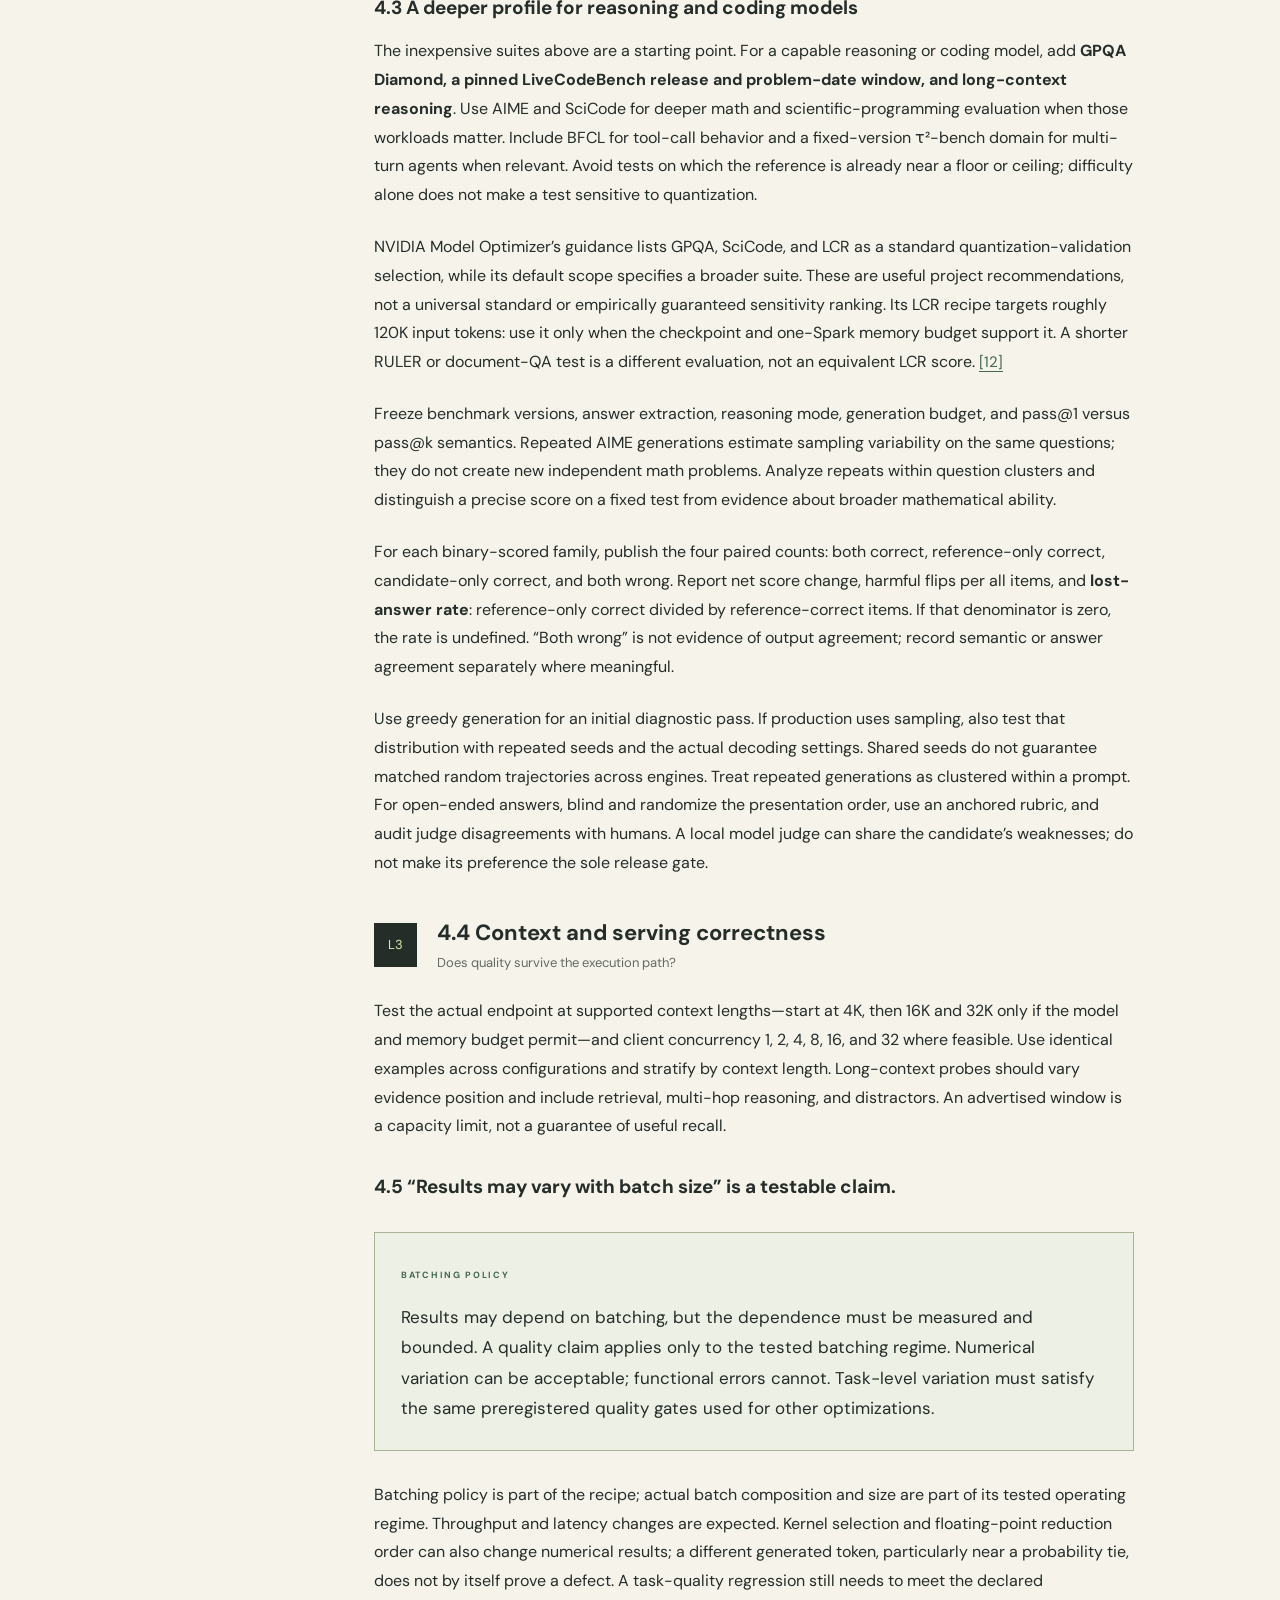
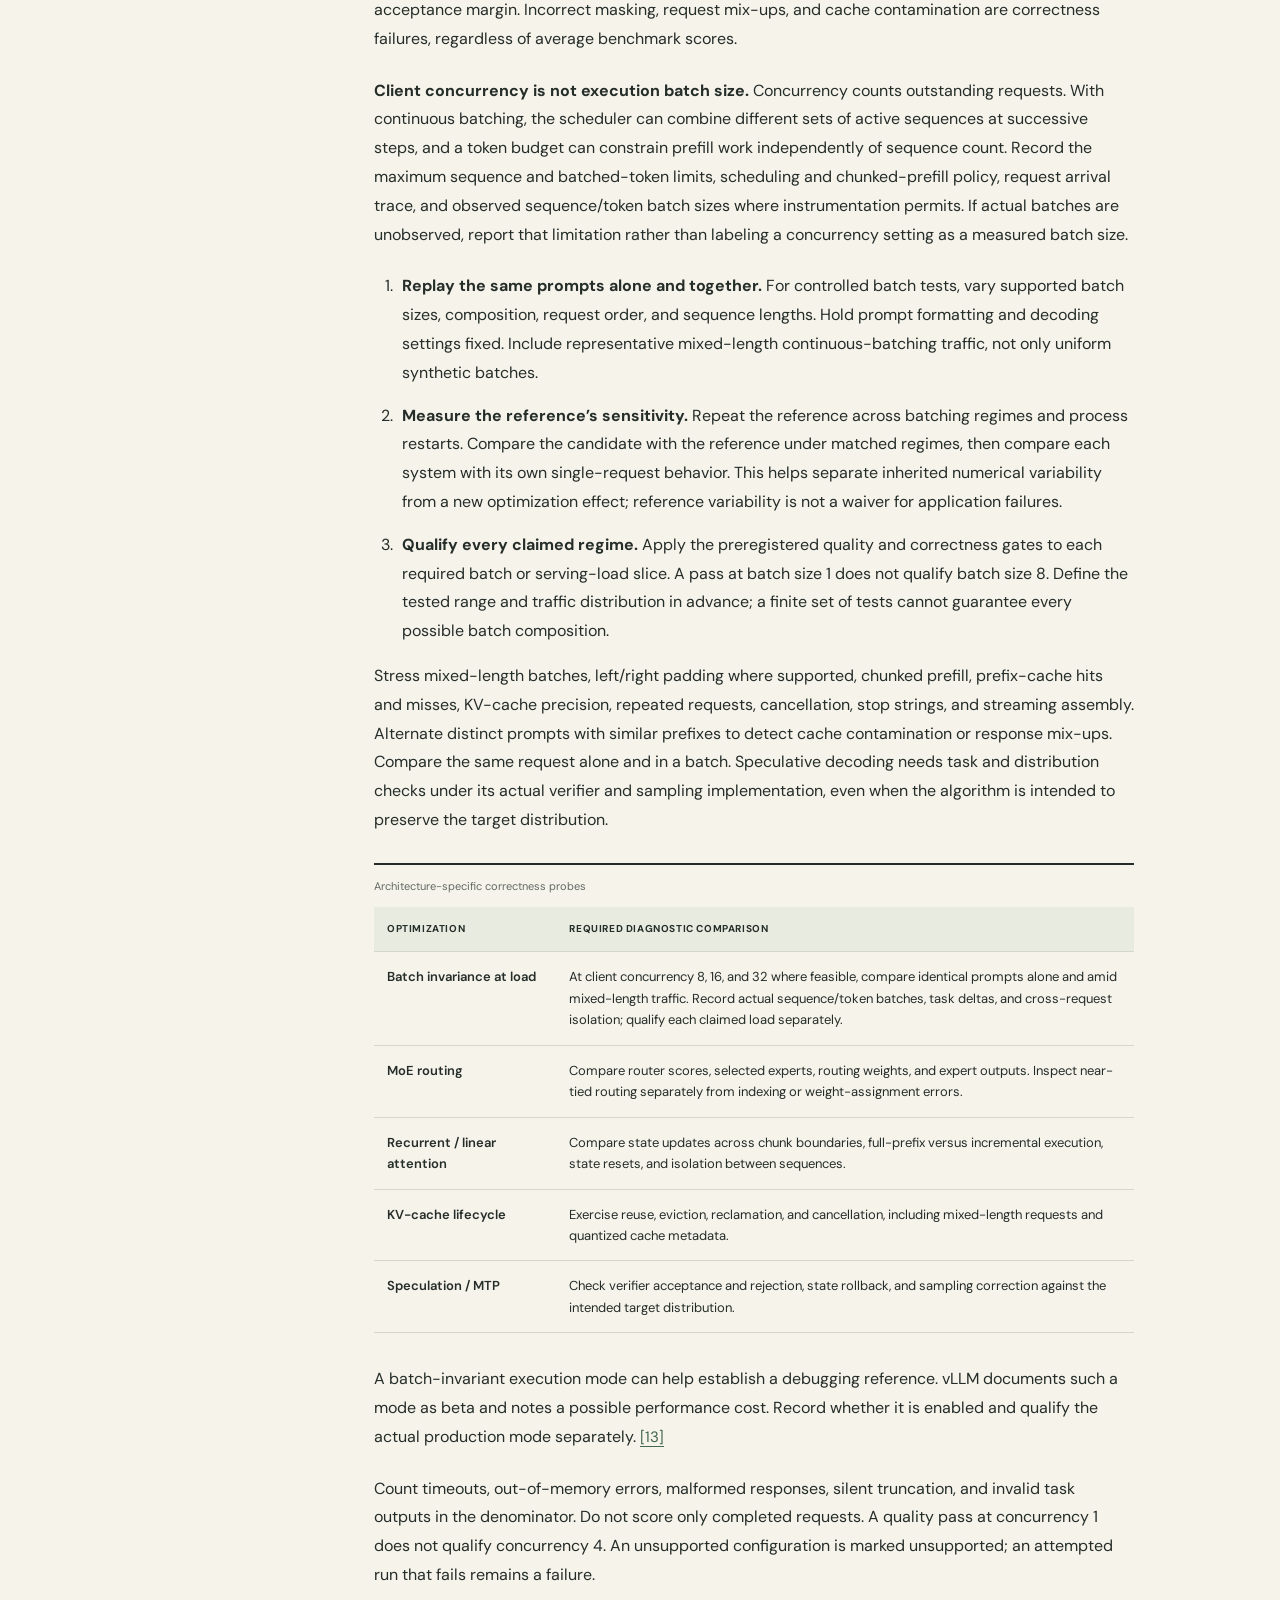
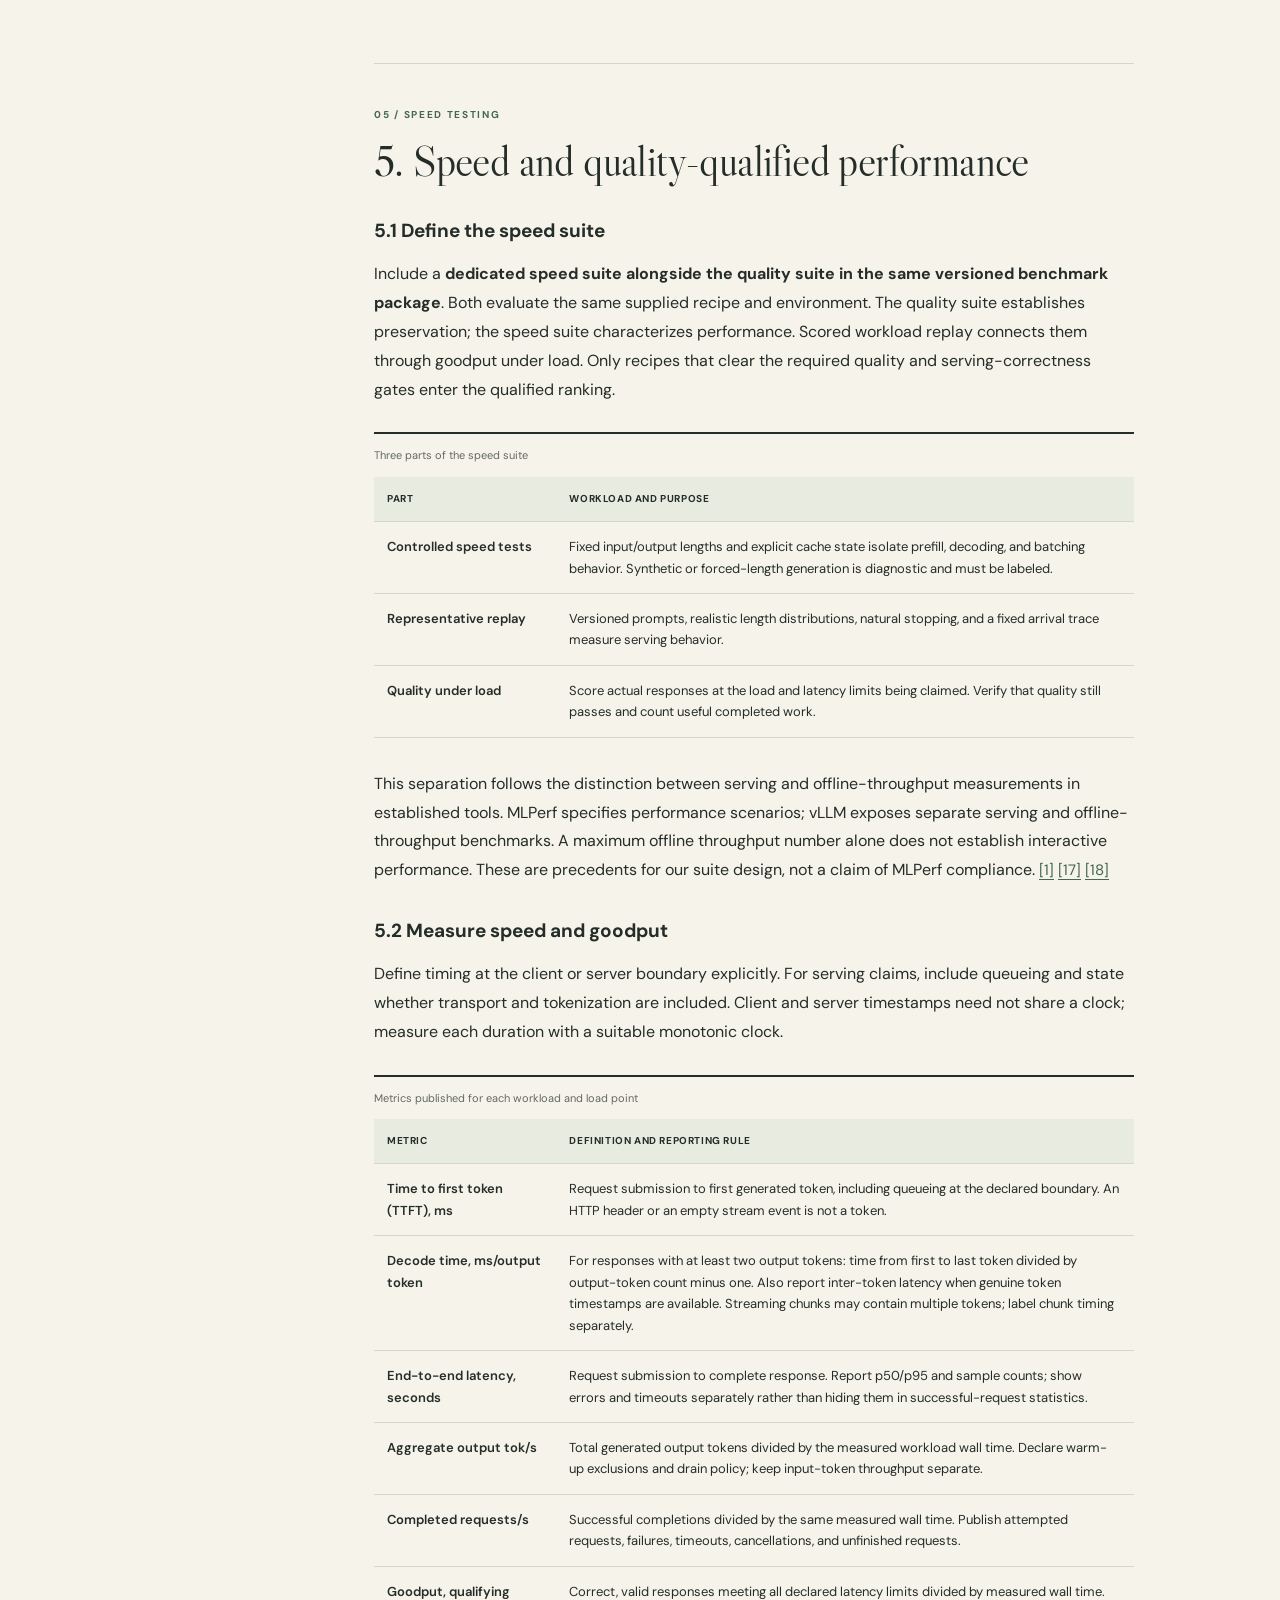
==== commit d956c2bc: "Typeset forward KL as a display math equation" ====
--- a/docs/index.html
+++ b/docs/index.html
@@ -106,7 +106,7 @@
 <div class="layer"><span class="layer-tag">L1</span><div><h3>4.1 Numerical fidelity</h3><p>Did the probability distribution change?</p></div></div>
 <p>Compare the complete recipe at its <strong>final output logits</strong>, using the resulting next-token probability distributions. Per-kernel and per-layer outputs are not required: a recipe may fuse kernels, skip layers, or otherwise change its internal execution, so corresponding intermediate outputs may not exist. Final logits provide the common boundary for numerical fidelity across these implementations. Task quality and serving correctness remain separate checks.</p>
 <p>Teacher-force identical held-out token sequences into both systems: each scored position must have exactly the same prefix. Compare at temperature 1 before sampling filters. Align vocabulary IDs, positions, masks, and normalization; full-vocabulary KL is invalid when tokenization differs. Include natural text, code, and application examples, plus response positions on frozen reference-generated trajectories. Analyze these strata separately.</p>
-<ul><li><strong>Negative log-likelihood (NLL) and perplexity:</strong> report candidate minus reference NLL in nats/token and the perplexity ratio <code>exp(ΔNLL)</code>. Fix context windows, stride, document boundaries, and scoring masks.</li><li><strong>Forward KL:</strong> average <code>Σᵥ p_ref(v|prefix) log[p_ref(v|prefix) / p_cand(v|prefix)]</code>. Compute with stable log-softmax and adequate accumulation precision. Report mean and tail quantiles, not just a single average.</li><li><strong>Top-1 disagreement and logit margin:</strong> separate flips near ties from changes where the reference’s leading token had a large margin. Neither is automatically a task failure.</li></ul>
+<ul><li><strong>Negative log-likelihood (NLL) and perplexity:</strong> report candidate minus reference NLL in nats/token and the perplexity ratio <code>exp(ΔNLL)</code>. Fix context windows, stride, document boundaries, and scoring masks.</li><li><strong>Forward KL:</strong> average the following divergence over scored positions:<div class="math-display"><math xmlns="http://www.w3.org/1998/Math/MathML" display="block" aria-label="Sum over vocabulary tokens v of reference probability of v given the prefix, times the natural logarithm of reference probability divided by candidate probability."><mrow><munder><mo>∑</mo><mi>v</mi></munder><msub><mi>p</mi><mtext>ref</mtext></msub><mo>(</mo><mi>v</mi><mo>|</mo><mtext>prefix</mtext><mo>)</mo><mi mathvariant="normal">log</mi><mo>⁡</mo><mo>[</mo><mfrac><mrow><msub><mi>p</mi><mtext>ref</mtext></msub><mo>(</mo><mi>v</mi><mo>|</mo><mtext>prefix</mtext><mo>)</mo></mrow><mrow><msub><mi>p</mi><mtext>cand</mtext></msub><mo>(</mo><mi>v</mi><mo>|</mo><mtext>prefix</mtext><mo>)</mo></mrow></mfrac><mo>]</mo></mrow></math></div>Compute with stable log-softmax and adequate accumulation precision. Report mean and tail quantiles, not just a single average.</li><li><strong>Top-1 disagreement and logit margin:</strong> separate flips near ties from changes where the reference’s leading token had a large margin. Neither is automatically a task failure.</li></ul>
 <p>KL is a fidelity diagnostic, not a certificate of correctness or safety. There is no universal “safe KL” cutoff across models and domains. An <strong>alert band</strong> is a preregistered diagnostic range whose violation triggers investigation. Set these ranges using reference repeatability and a separate evaluation pilot, and preregister them. A breach triggers investigation; it cannot replace the task gate.</p>
 <p>If an endpoint exposes only generated text, run the other layers and mark full-distribution fidelity <strong>unmeasured</strong>. Top-k log probabilities with the tail discarded are not full-vocabulary KL. A shared top-k union plus an “other” bucket can give a coarsened comparison when exact tail masses are available; label it as such. An offline logits adapter diagnoses the model but does not prove the deployed server follows the same path.</p>
 <div class="layer"><span class="layer-tag">L2</span><div><h3>4.2 Task quality and behavioral retention</h3><p>Can it still do the work?</p></div></div>
--- a/docs/assets/style.css
+++ b/docs/assets/style.css
@@ -27,3 +27,5 @@
 .support-project{max-width:1116px;margin:20px auto 40px;padding:28px 5%;border-top:1px solid var(--line)}.support-project h2{font-size:30px;margin:0 0 14px}.support-project p{font-size:14px;max-width:760px;margin:10px 0}.support-project p:last-child{display:flex;flex-wrap:wrap;gap:8px 16px}@media print{.support-project{display:none}}
 
 .board-jump{display:flex;flex-wrap:wrap;gap:12px 26px;margin:0 0 32px}.board-results+.board-results{margin-top:54px;padding-top:36px;border-top:1px solid var(--line)}
+
+.math-display{overflow-x:auto;padding:18px 12px;margin:16px 0;background:#e9eddf;break-inside:avoid}.math-display math{font-size:1.1em;margin:0;min-width:max-content}
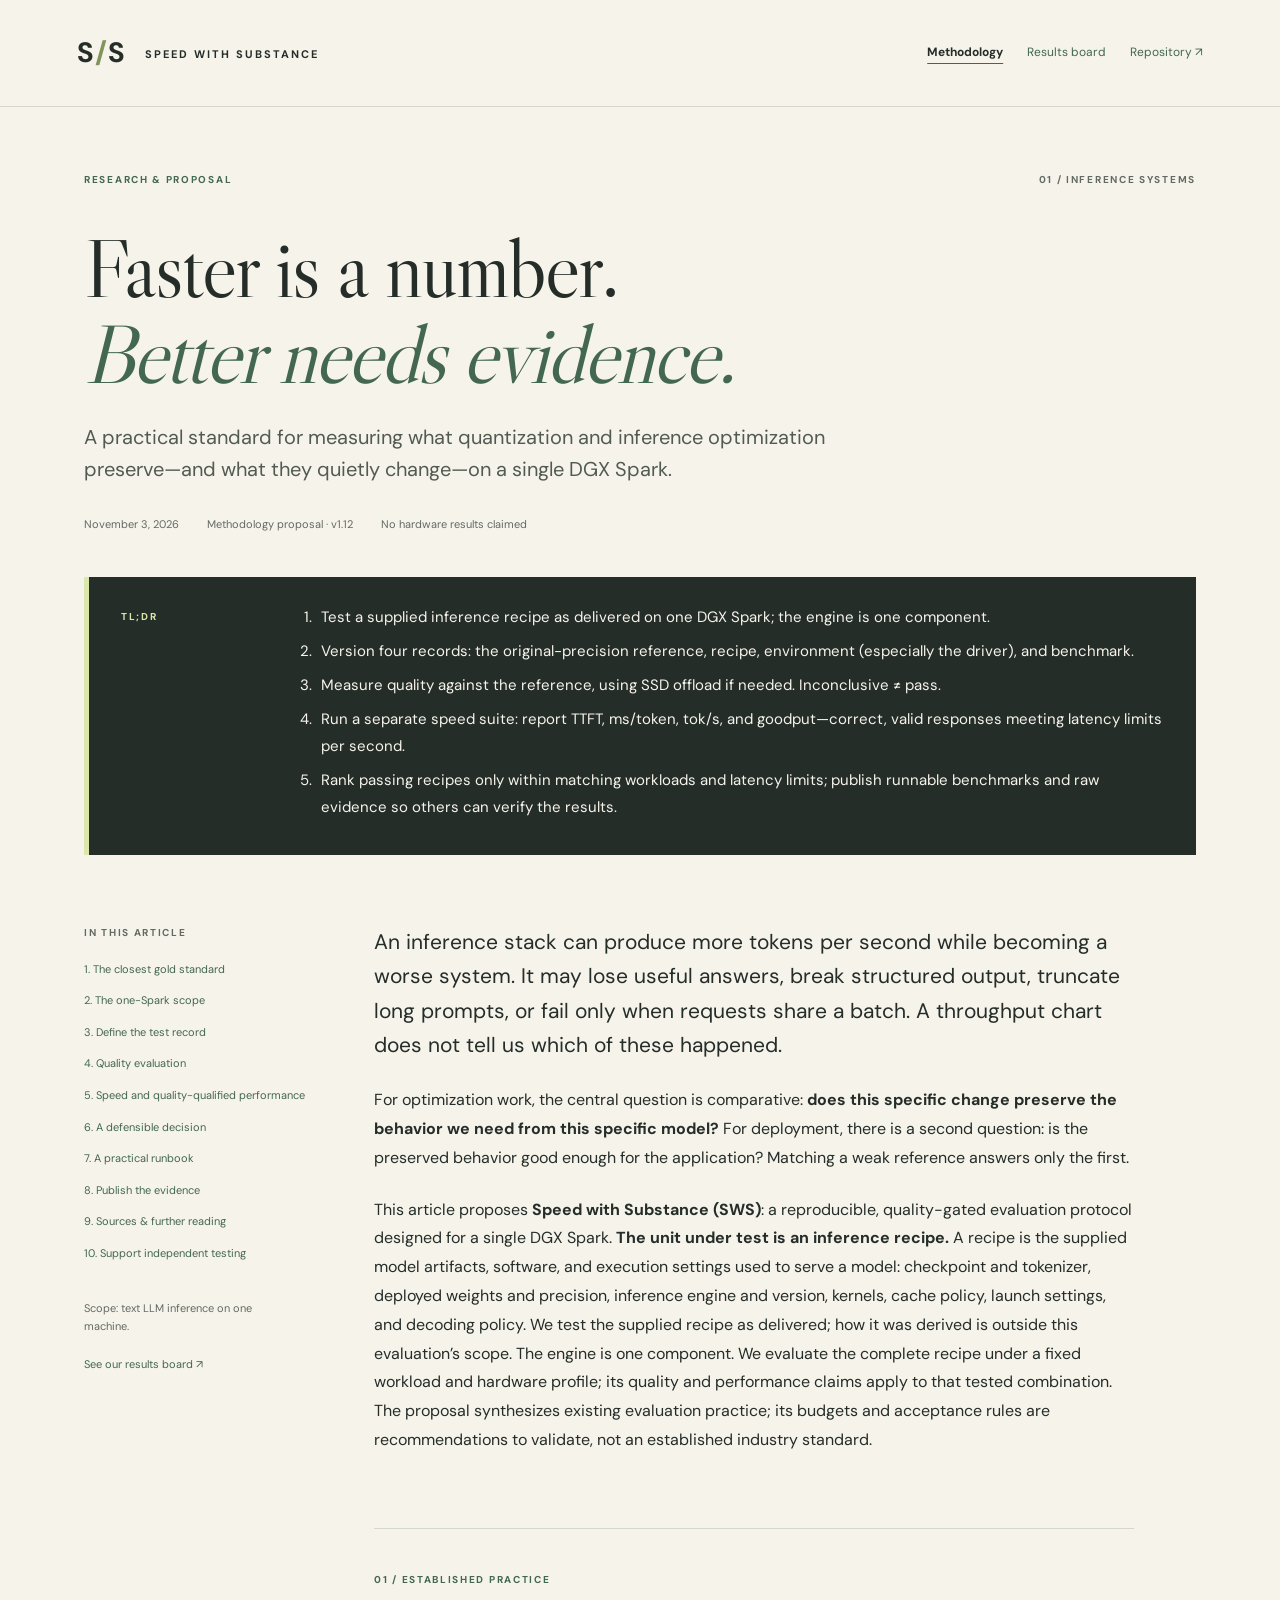
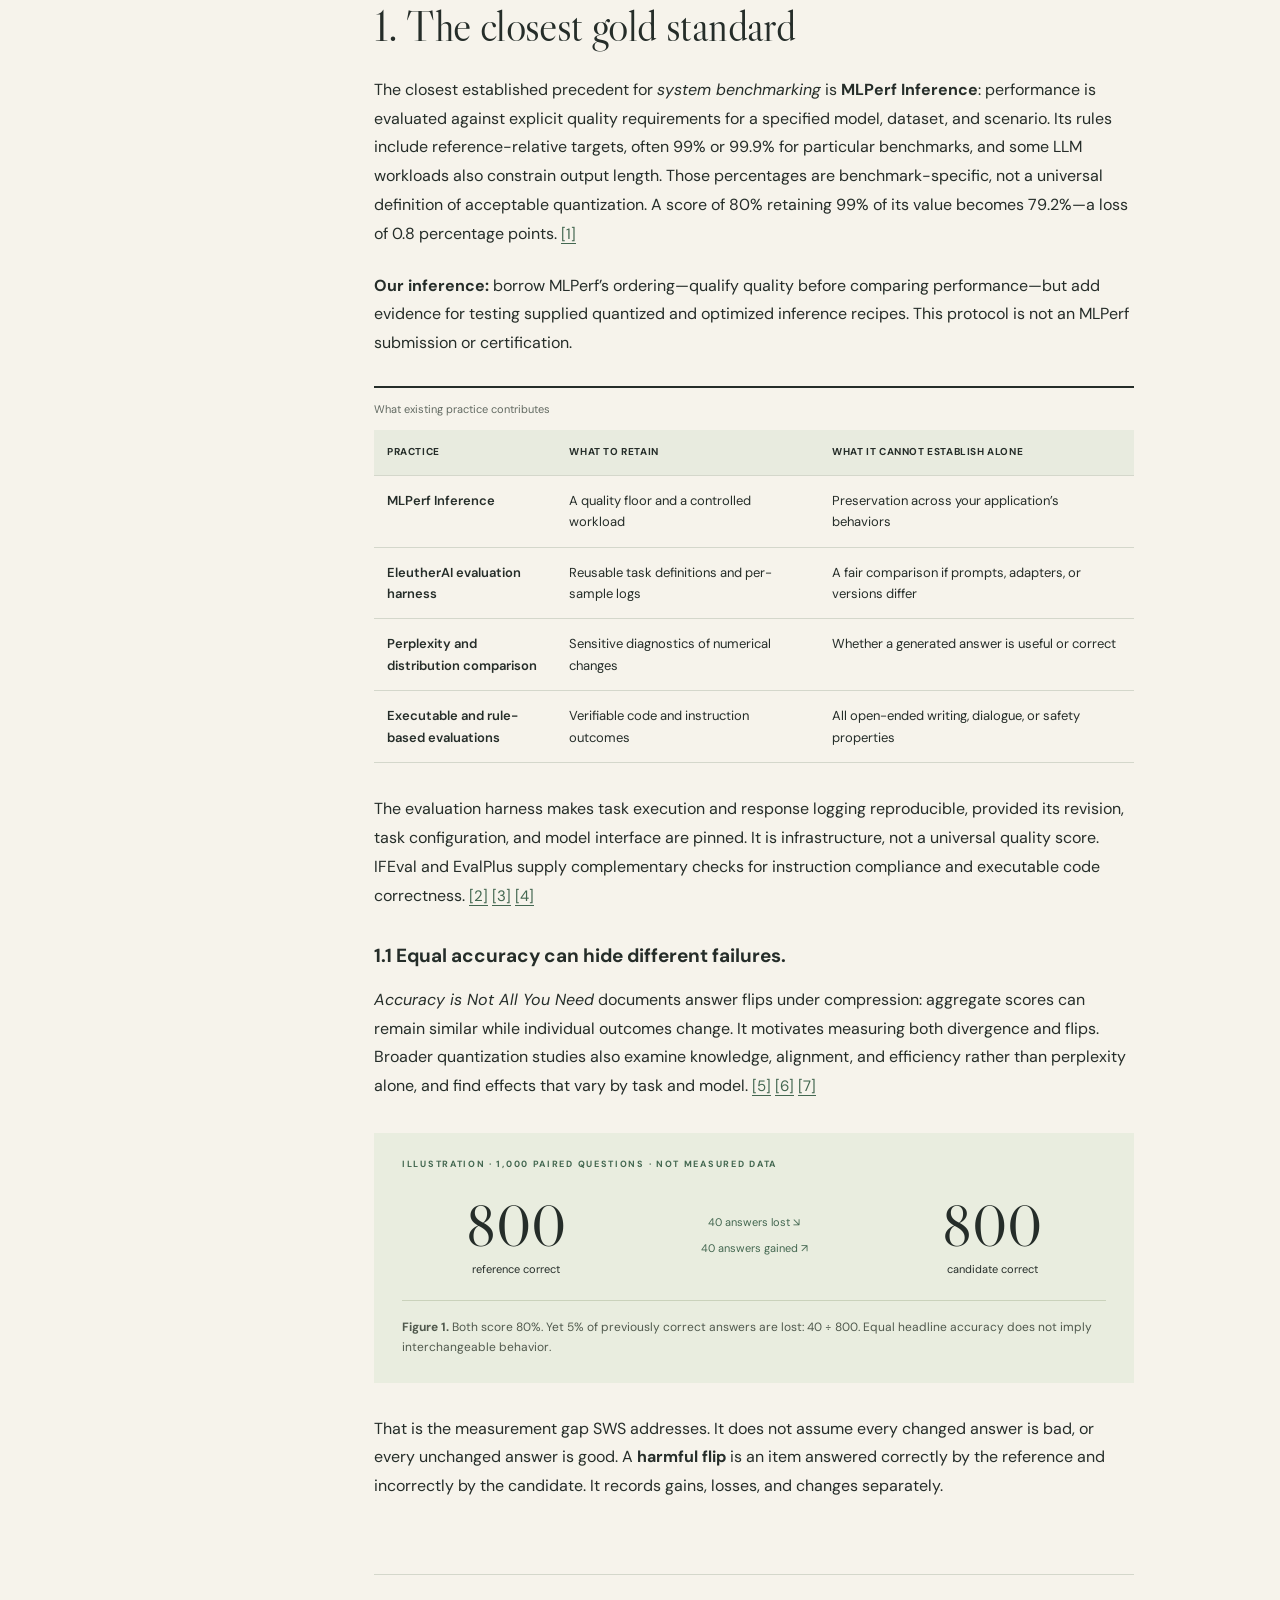
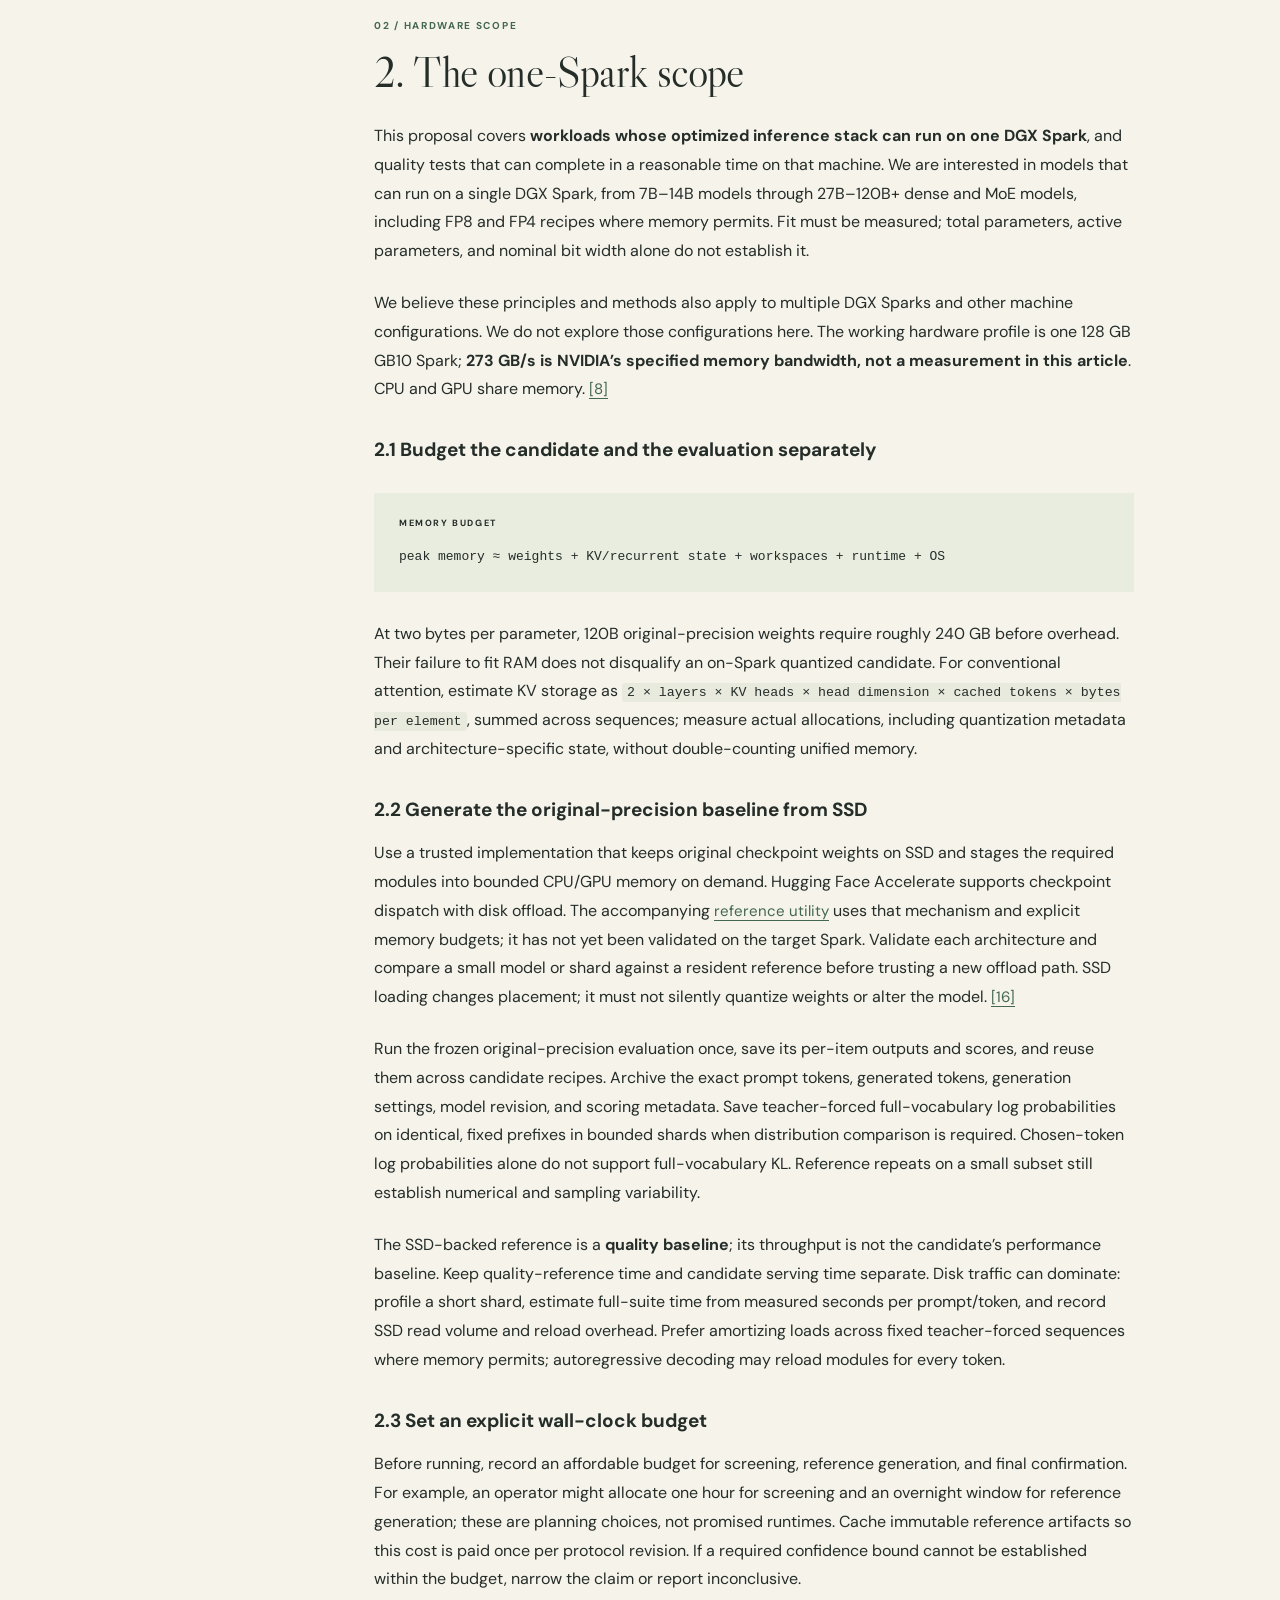
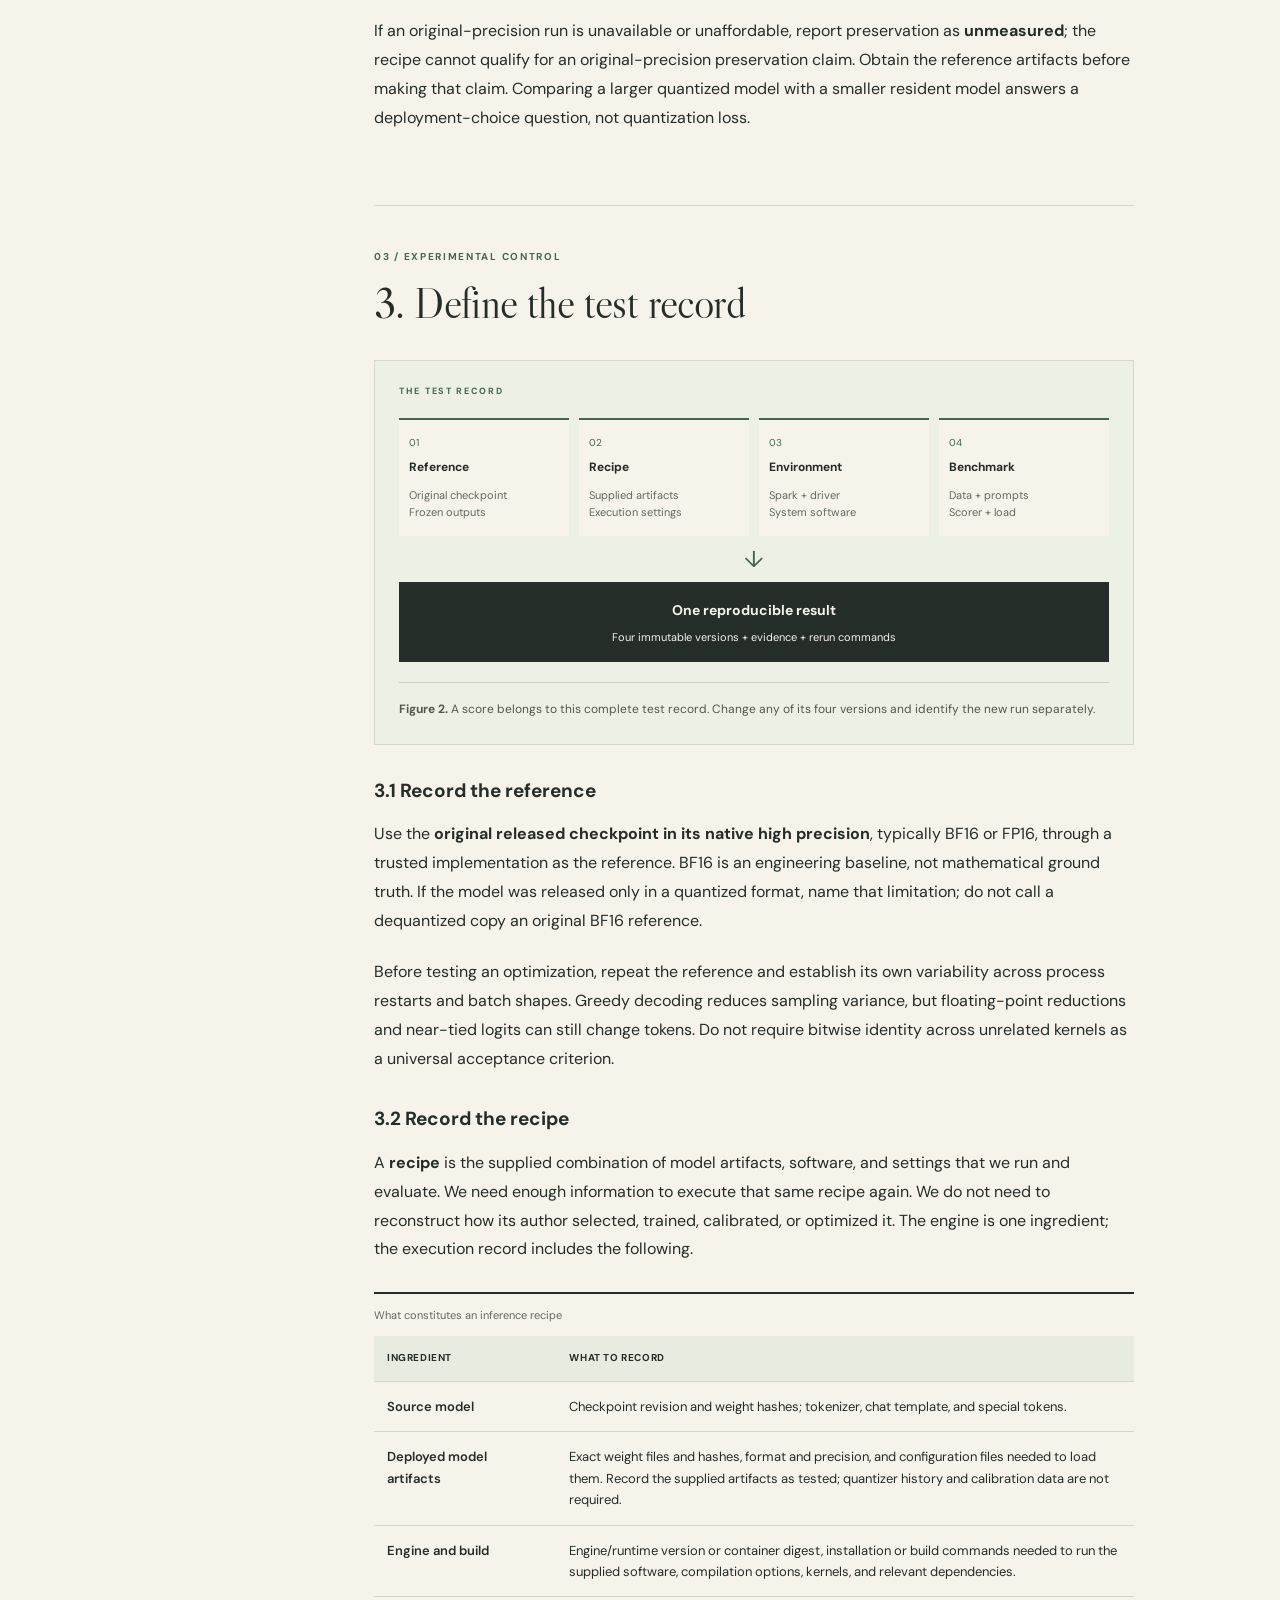
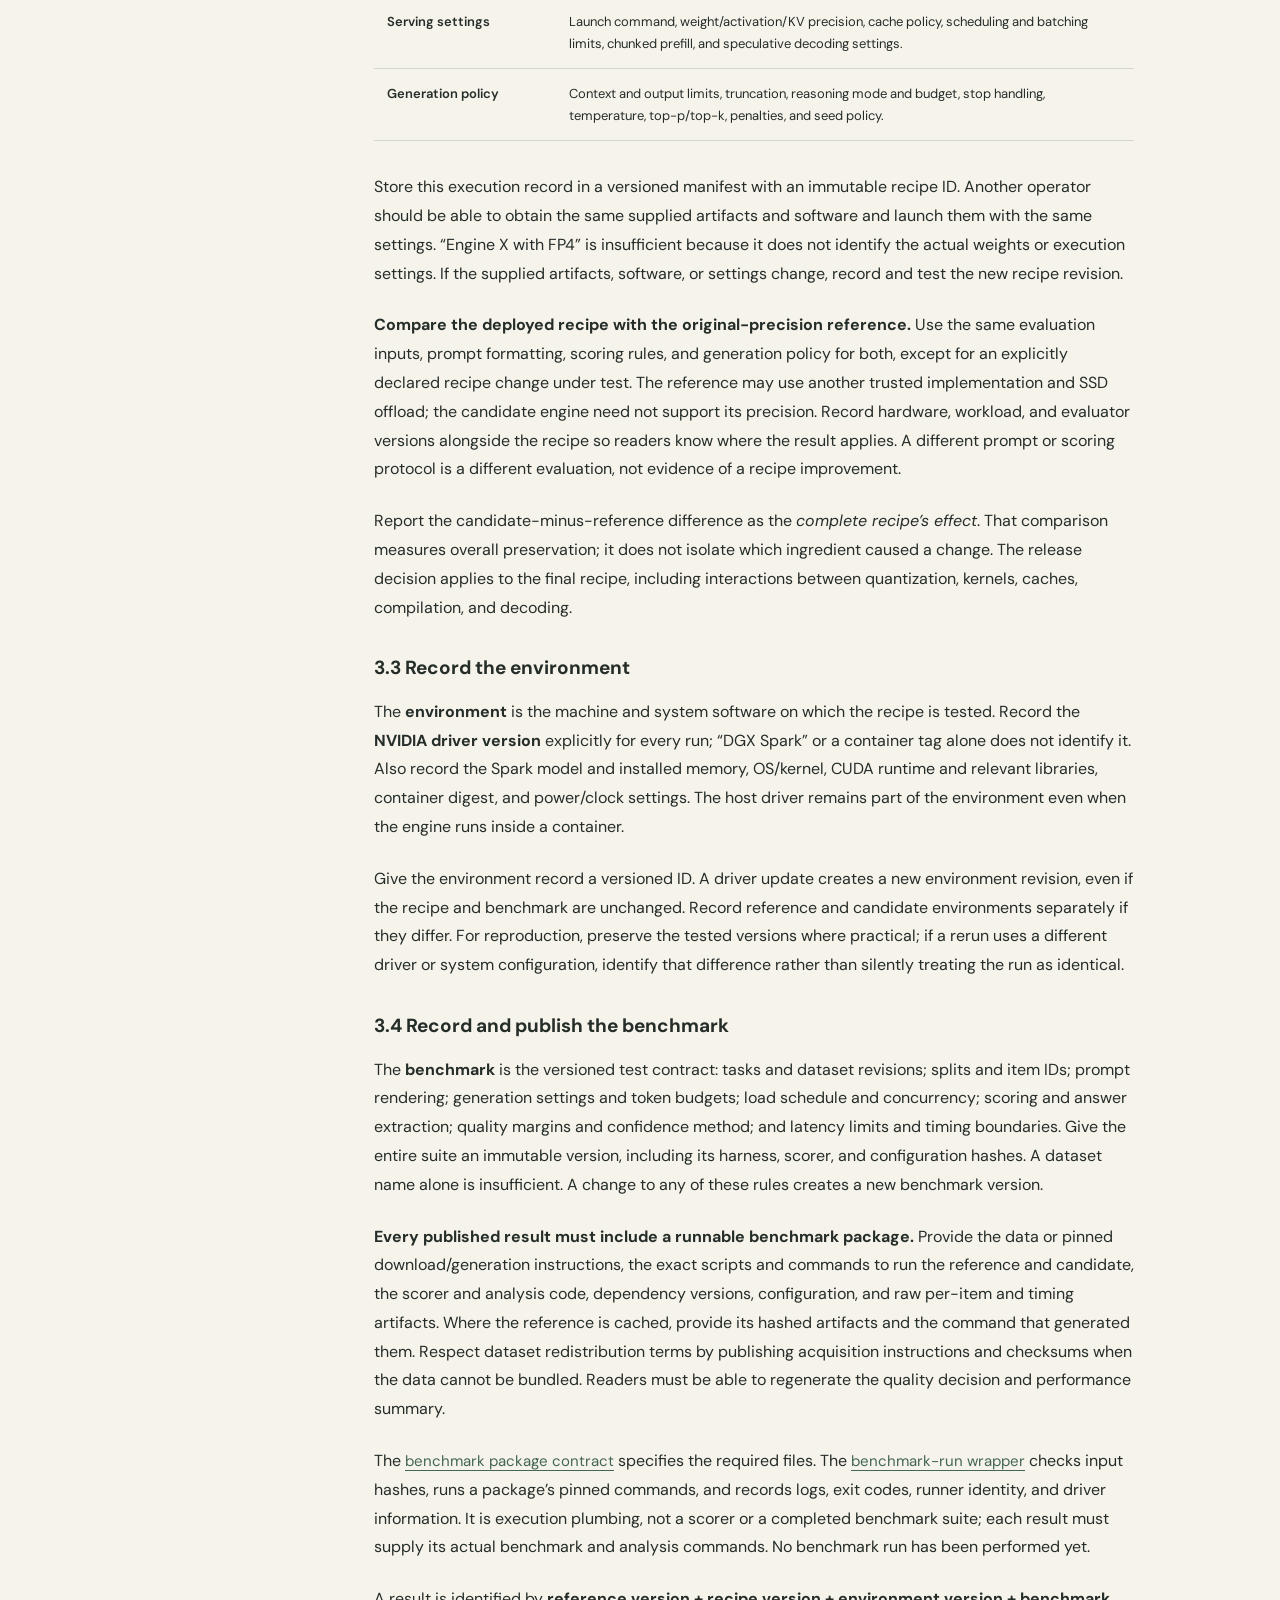
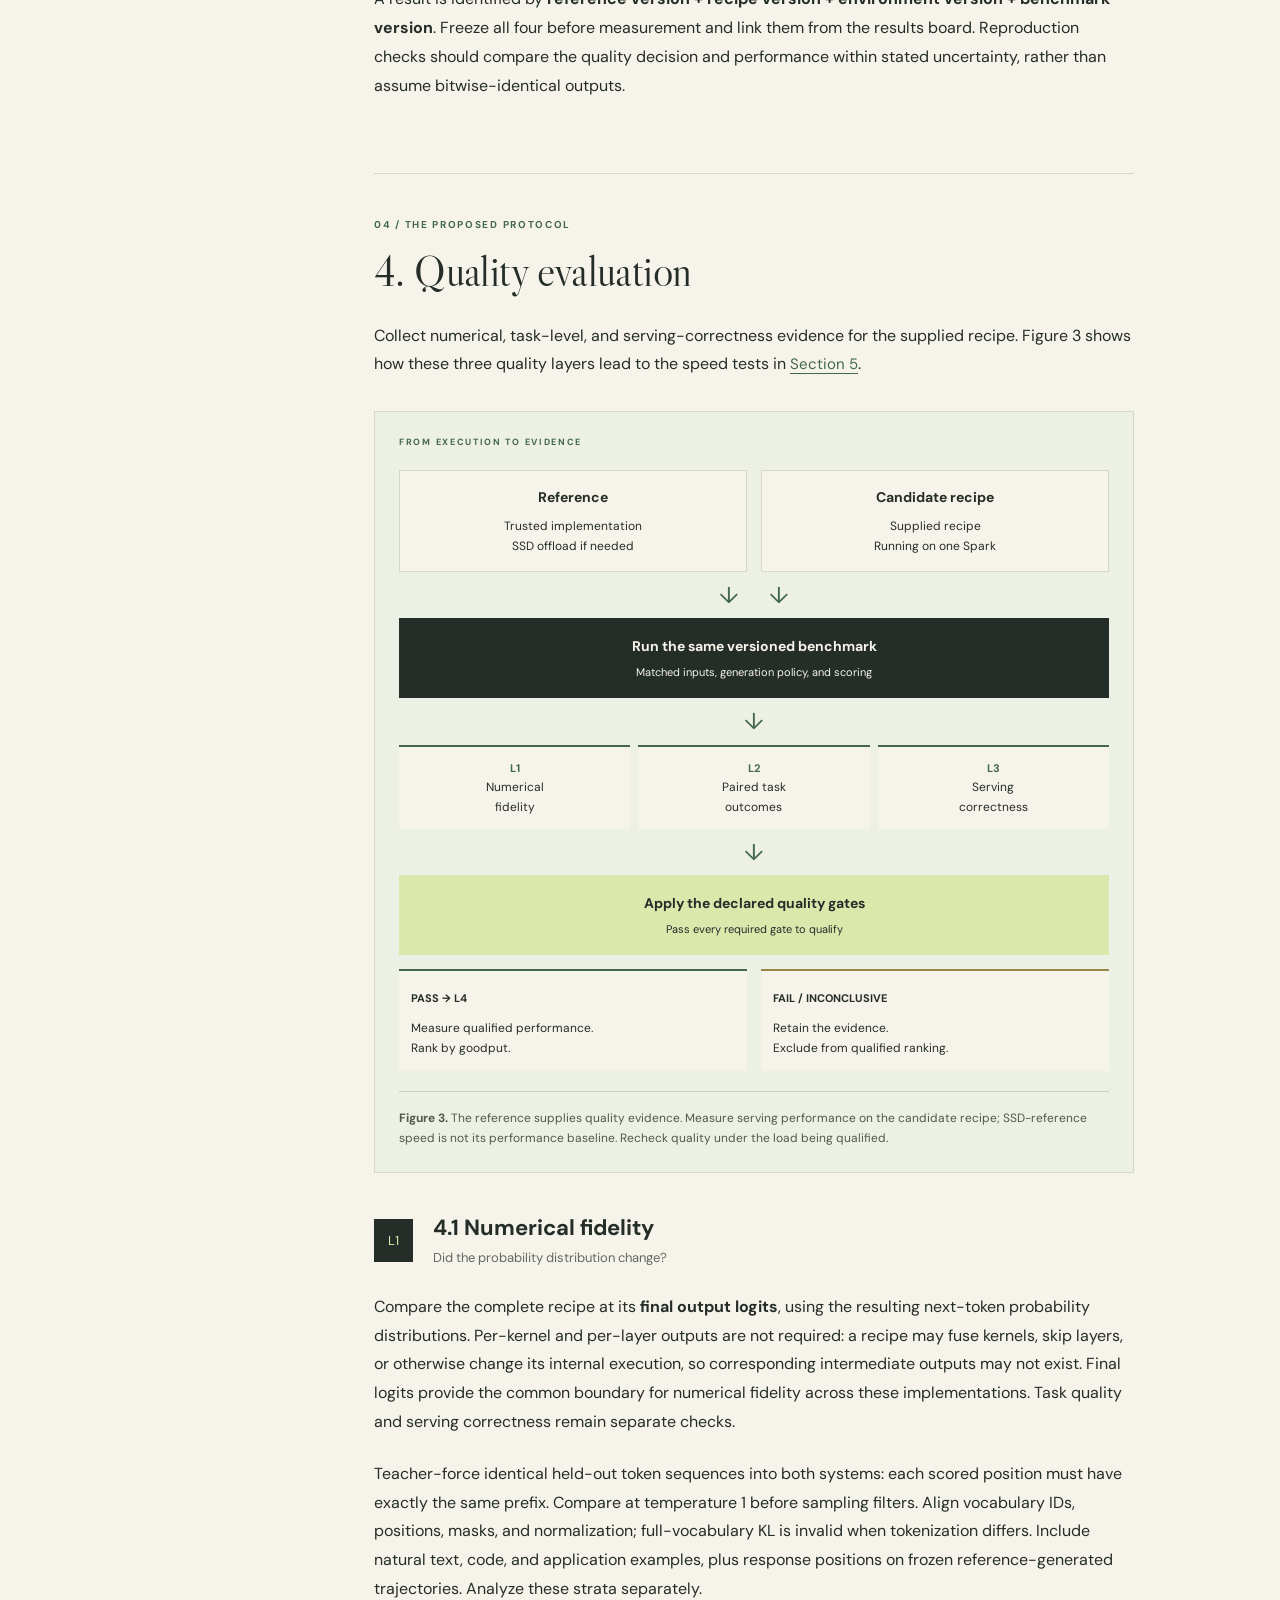
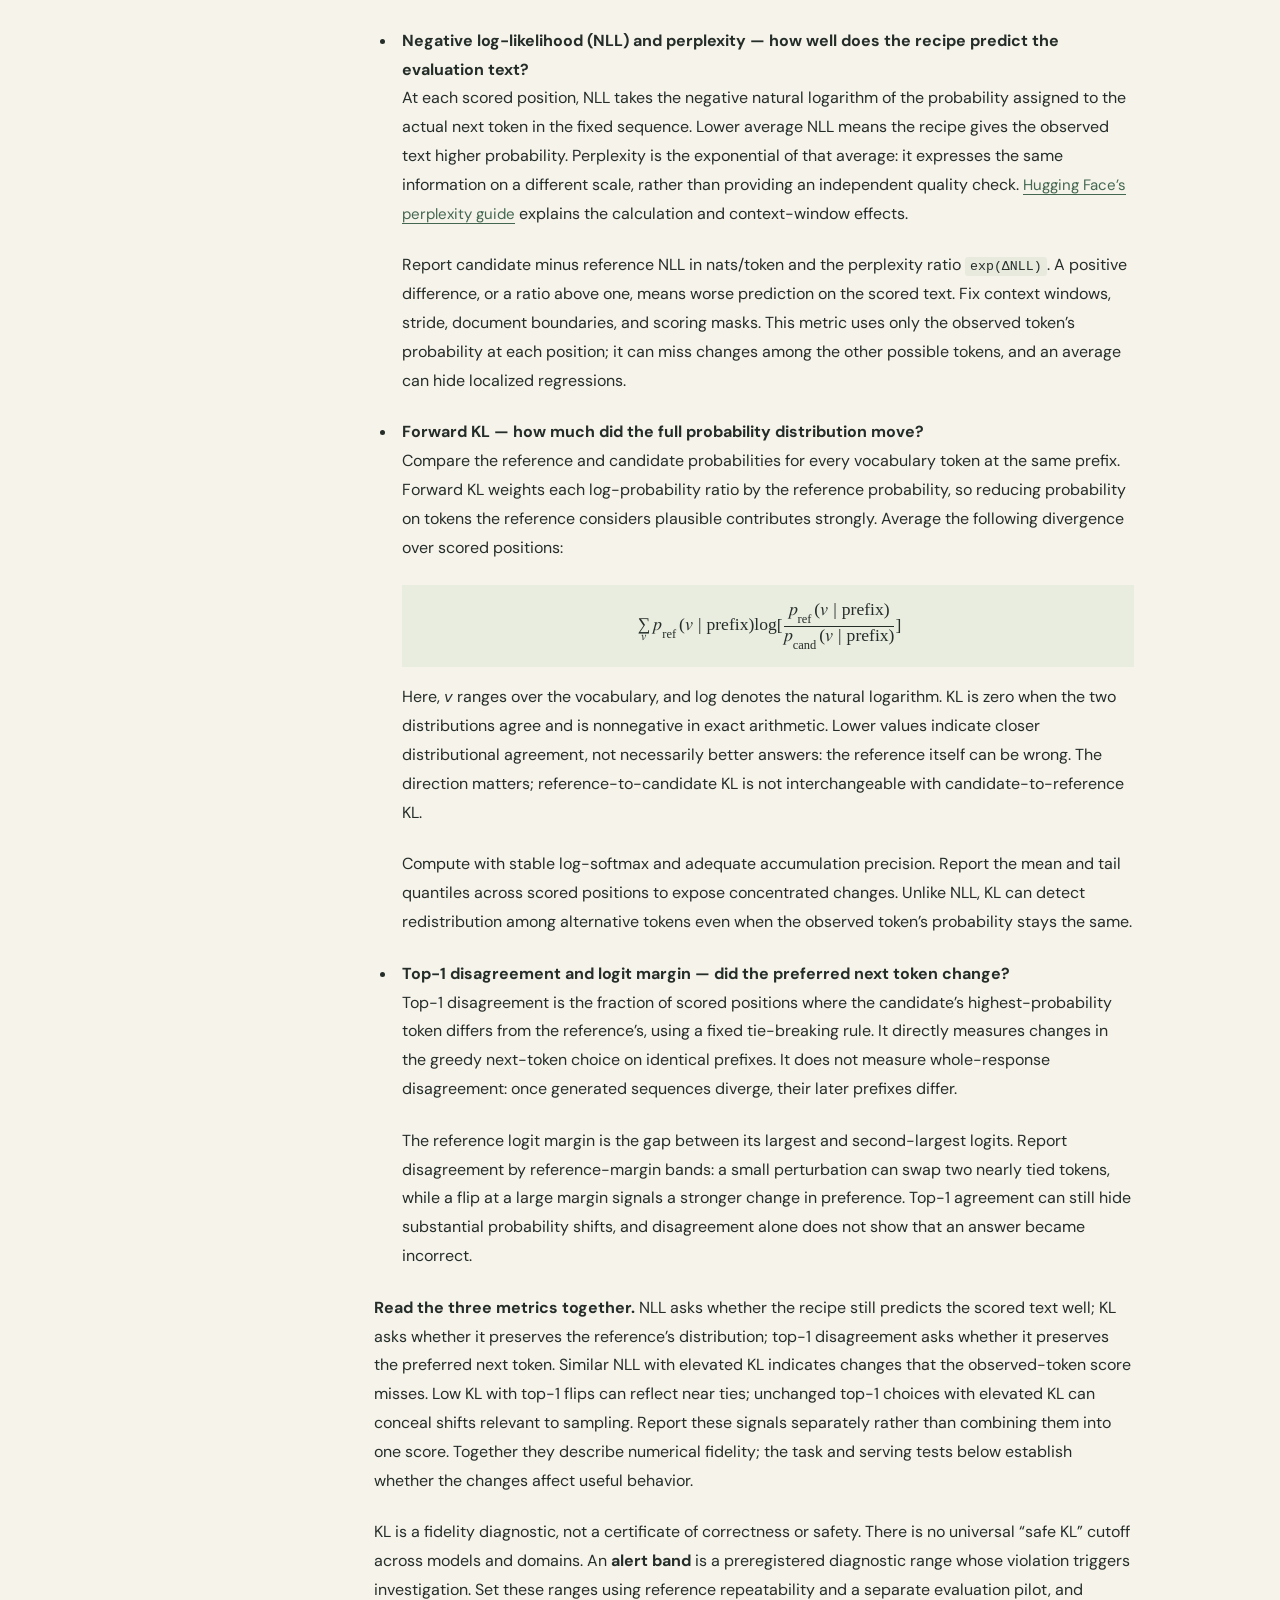
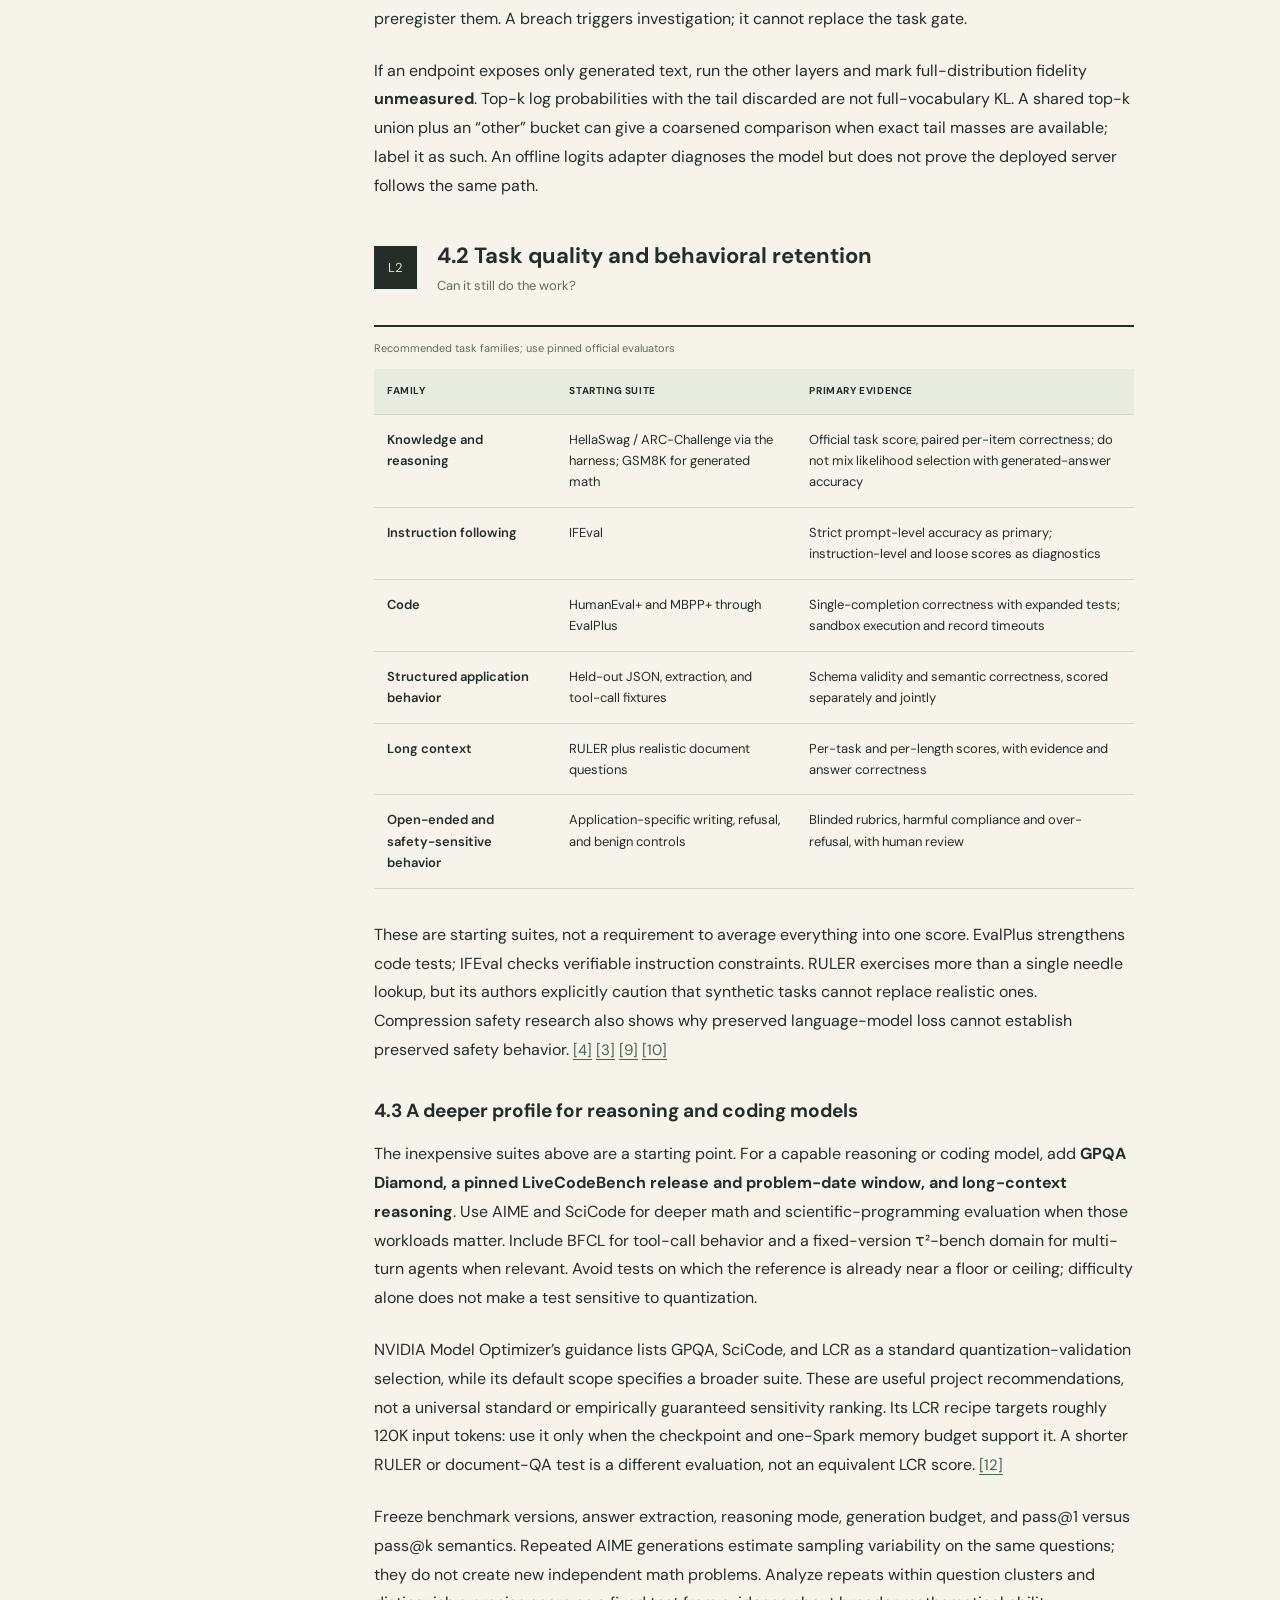
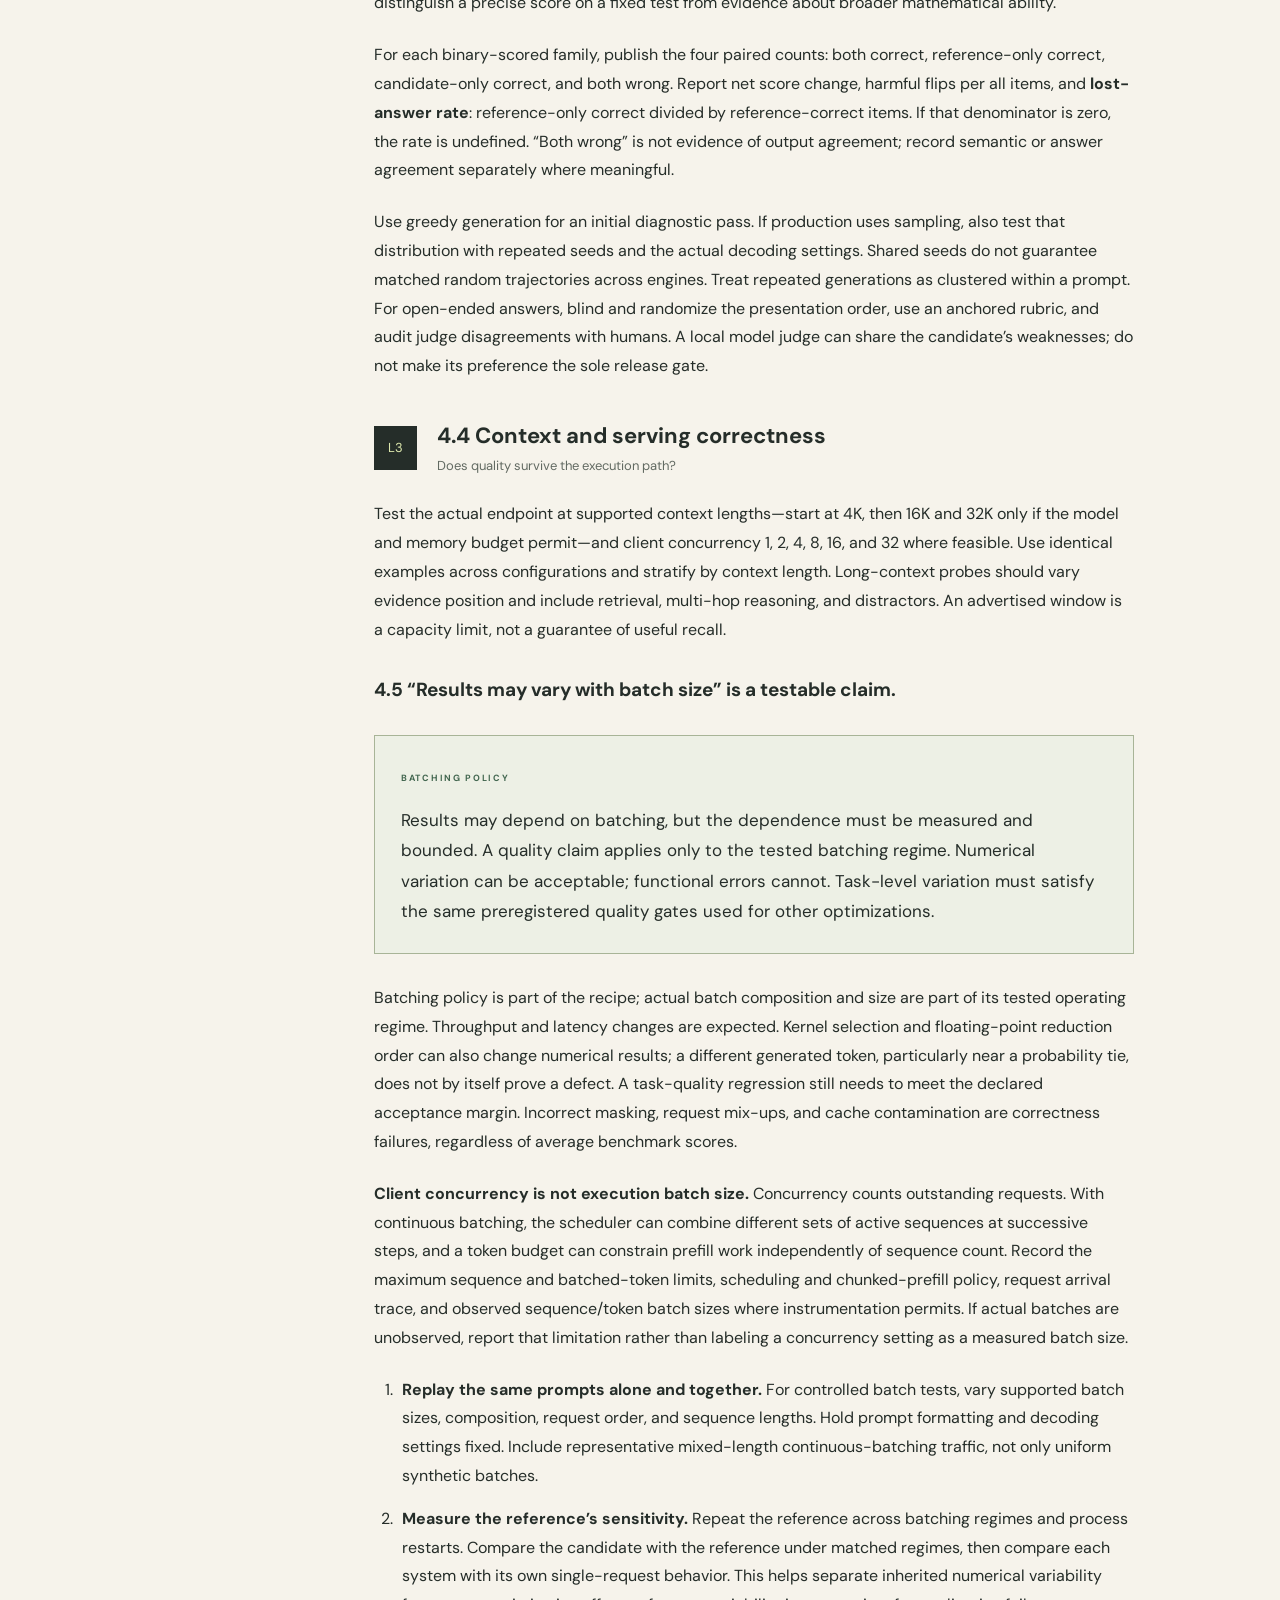
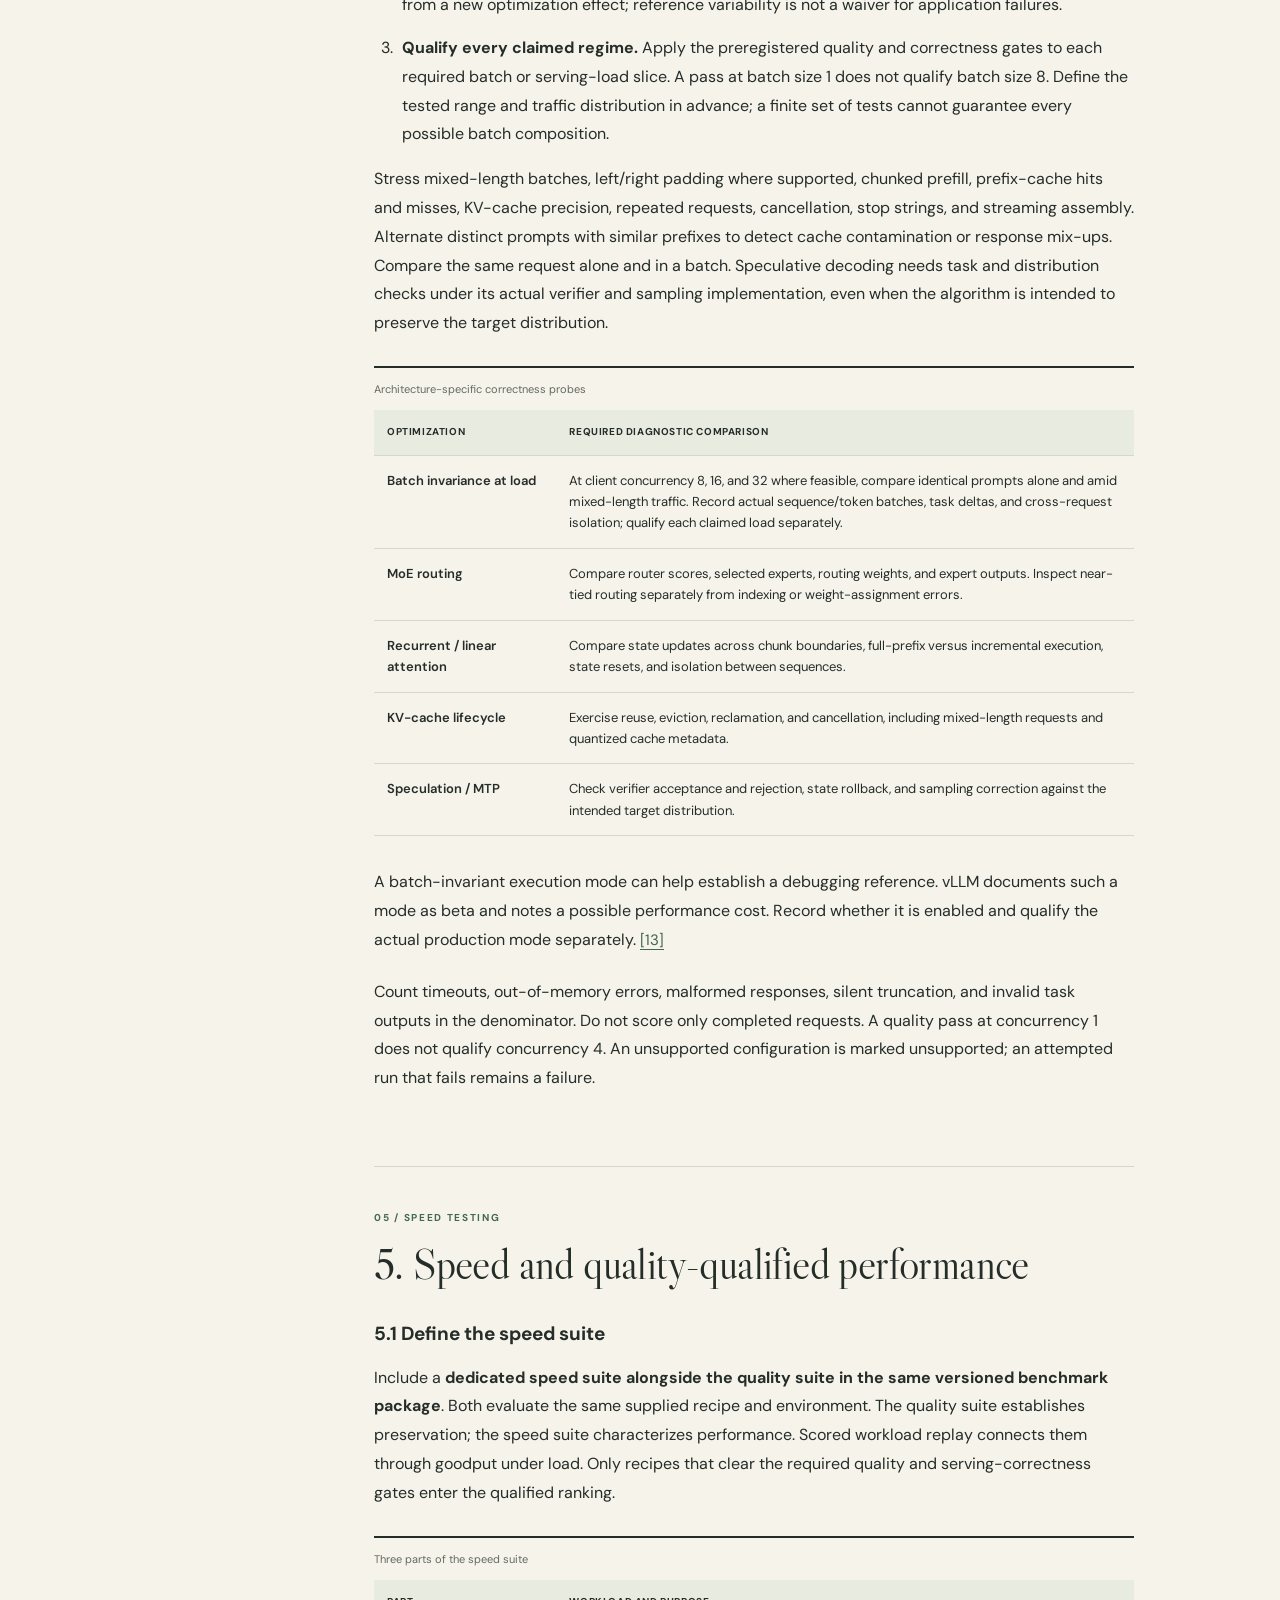
==== commit 4a8520f4: "Explain numerical fidelity metrics and their complementary roles" ====
--- a/docs/index.html
+++ b/docs/index.html
@@ -106,7 +106,20 @@
 <div class="layer"><span class="layer-tag">L1</span><div><h3>4.1 Numerical fidelity</h3><p>Did the probability distribution change?</p></div></div>
 <p>Compare the complete recipe at its <strong>final output logits</strong>, using the resulting next-token probability distributions. Per-kernel and per-layer outputs are not required: a recipe may fuse kernels, skip layers, or otherwise change its internal execution, so corresponding intermediate outputs may not exist. Final logits provide the common boundary for numerical fidelity across these implementations. Task quality and serving correctness remain separate checks.</p>
 <p>Teacher-force identical held-out token sequences into both systems: each scored position must have exactly the same prefix. Compare at temperature 1 before sampling filters. Align vocabulary IDs, positions, masks, and normalization; full-vocabulary KL is invalid when tokenization differs. Include natural text, code, and application examples, plus response positions on frozen reference-generated trajectories. Analyze these strata separately.</p>
-<ul><li><strong>Negative log-likelihood (NLL) and perplexity:</strong> report candidate minus reference NLL in nats/token and the perplexity ratio <code>exp(ΔNLL)</code>. Fix context windows, stride, document boundaries, and scoring masks.</li><li><strong>Forward KL:</strong> average the following divergence over scored positions:<div class="math-display"><math xmlns="http://www.w3.org/1998/Math/MathML" display="block" aria-label="Sum over vocabulary tokens v of reference probability of v given the prefix, times the natural logarithm of reference probability divided by candidate probability."><mrow><munder><mo>∑</mo><mi>v</mi></munder><msub><mi>p</mi><mtext>ref</mtext></msub><mo>(</mo><mi>v</mi><mo>|</mo><mtext>prefix</mtext><mo>)</mo><mi mathvariant="normal">log</mi><mo>⁡</mo><mo>[</mo><mfrac><mrow><msub><mi>p</mi><mtext>ref</mtext></msub><mo>(</mo><mi>v</mi><mo>|</mo><mtext>prefix</mtext><mo>)</mo></mrow><mrow><msub><mi>p</mi><mtext>cand</mtext></msub><mo>(</mo><mi>v</mi><mo>|</mo><mtext>prefix</mtext><mo>)</mo></mrow></mfrac><mo>]</mo></mrow></math></div>Compute with stable log-softmax and adequate accumulation precision. Report mean and tail quantiles, not just a single average.</li><li><strong>Top-1 disagreement and logit margin:</strong> separate flips near ties from changes where the reference’s leading token had a large margin. Neither is automatically a task failure.</li></ul>
+<ul class="fidelity-metrics">
+<li><strong>Negative log-likelihood (NLL) and perplexity — how well does the recipe predict the evaluation text?</strong>
+<p>At each scored position, NLL takes the negative natural logarithm of the probability assigned to the actual next token in the fixed sequence. Lower average NLL means the recipe gives the observed text higher probability. Perplexity is the exponential of that average: it expresses the same information on a different scale, rather than providing an independent quality check. <a href="https://huggingface.co/docs/transformers/en/perplexity">Hugging Face’s perplexity guide</a> explains the calculation and context-window effects.</p>
+<p>Report candidate minus reference NLL in nats/token and the perplexity ratio <code>exp(ΔNLL)</code>. A positive difference, or a ratio above one, means worse prediction on the scored text. Fix context windows, stride, document boundaries, and scoring masks. This metric uses only the observed token’s probability at each position; it can miss changes among the other possible tokens, and an average can hide localized regressions.</p></li>
+<li><strong>Forward KL — how much did the full probability distribution move?</strong>
+<p>Compare the reference and candidate probabilities for every vocabulary token at the same prefix. Forward KL weights each log-probability ratio by the reference probability, so reducing probability on tokens the reference considers plausible contributes strongly. Average the following divergence over scored positions:</p>
+<div class="math-display"><math xmlns="http://www.w3.org/1998/Math/MathML" display="block" aria-label="Sum over vocabulary tokens v of reference probability of v given the prefix, times the natural logarithm of reference probability divided by candidate probability."><mrow><munder><mo>∑</mo><mi>v</mi></munder><msub><mi>p</mi><mtext>ref</mtext></msub><mo>(</mo><mi>v</mi><mo>|</mo><mtext>prefix</mtext><mo>)</mo><mi mathvariant="normal">log</mi><mo>⁡</mo><mo>[</mo><mfrac><mrow><msub><mi>p</mi><mtext>ref</mtext></msub><mo>(</mo><mi>v</mi><mo>|</mo><mtext>prefix</mtext><mo>)</mo></mrow><mrow><msub><mi>p</mi><mtext>cand</mtext></msub><mo>(</mo><mi>v</mi><mo>|</mo><mtext>prefix</mtext><mo>)</mo></mrow></mfrac><mo>]</mo></mrow></math></div>
+<p>Here, <em>v</em> ranges over the vocabulary, and log denotes the natural logarithm. KL is zero when the two distributions agree and is nonnegative in exact arithmetic. Lower values indicate closer distributional agreement, not necessarily better answers: the reference itself can be wrong. The direction matters; reference-to-candidate KL is not interchangeable with candidate-to-reference KL.</p>
+<p>Compute with stable log-softmax and adequate accumulation precision. Report the mean and tail quantiles across scored positions to expose concentrated changes. Unlike NLL, KL can detect redistribution among alternative tokens even when the observed token’s probability stays the same.</p></li>
+<li><strong>Top-1 disagreement and logit margin — did the preferred next token change?</strong>
+<p>Top-1 disagreement is the fraction of scored positions where the candidate’s highest-probability token differs from the reference’s, using a fixed tie-breaking rule. It directly measures changes in the greedy next-token choice on identical prefixes. It does not measure whole-response disagreement: once generated sequences diverge, their later prefixes differ.</p>
+<p>The reference logit margin is the gap between its largest and second-largest logits. Report disagreement by reference-margin bands: a small perturbation can swap two nearly tied tokens, while a flip at a large margin signals a stronger change in preference. Top-1 agreement can still hide substantial probability shifts, and disagreement alone does not show that an answer became incorrect.</p></li>
+</ul>
+<p><strong>Read the three metrics together.</strong> NLL asks whether the recipe still predicts the scored text well; KL asks whether it preserves the reference’s distribution; top-1 disagreement asks whether it preserves the preferred next token. Similar NLL with elevated KL indicates changes that the observed-token score misses. Low KL with top-1 flips can reflect near ties; unchanged top-1 choices with elevated KL can conceal shifts relevant to sampling. Report these signals separately rather than combining them into one score. Together they describe numerical fidelity; the task and serving tests below establish whether the changes affect useful behavior.</p>
 <p>KL is a fidelity diagnostic, not a certificate of correctness or safety. There is no universal “safe KL” cutoff across models and domains. An <strong>alert band</strong> is a preregistered diagnostic range whose violation triggers investigation. Set these ranges using reference repeatability and a separate evaluation pilot, and preregister them. A breach triggers investigation; it cannot replace the task gate.</p>
 <p>If an endpoint exposes only generated text, run the other layers and mark full-distribution fidelity <strong>unmeasured</strong>. Top-k log probabilities with the tail discarded are not full-vocabulary KL. A shared top-k union plus an “other” bucket can give a coarsened comparison when exact tail masses are available; label it as such. An offline logits adapter diagnoses the model but does not prove the deployed server follows the same path.</p>
 <div class="layer"><span class="layer-tag">L2</span><div><h3>4.2 Task quality and behavioral retention</h3><p>Can it still do the work?</p></div></div>
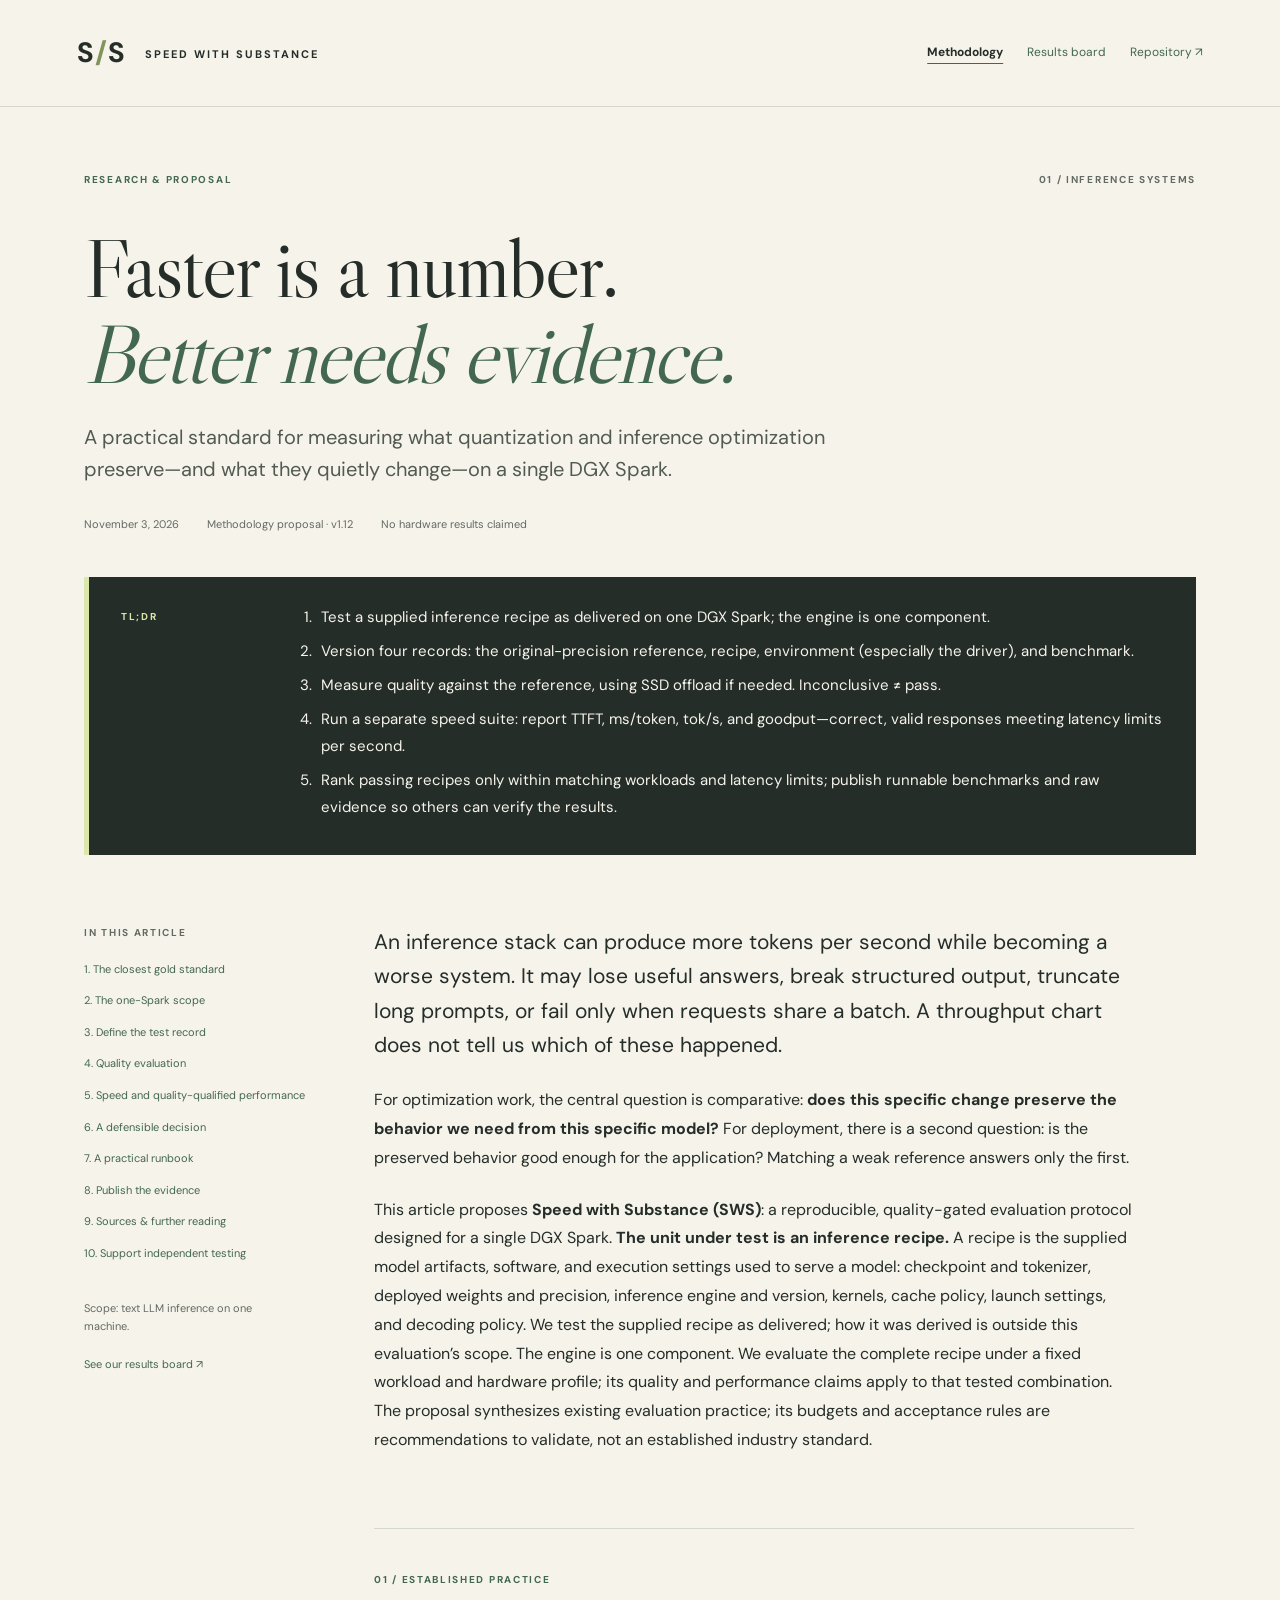
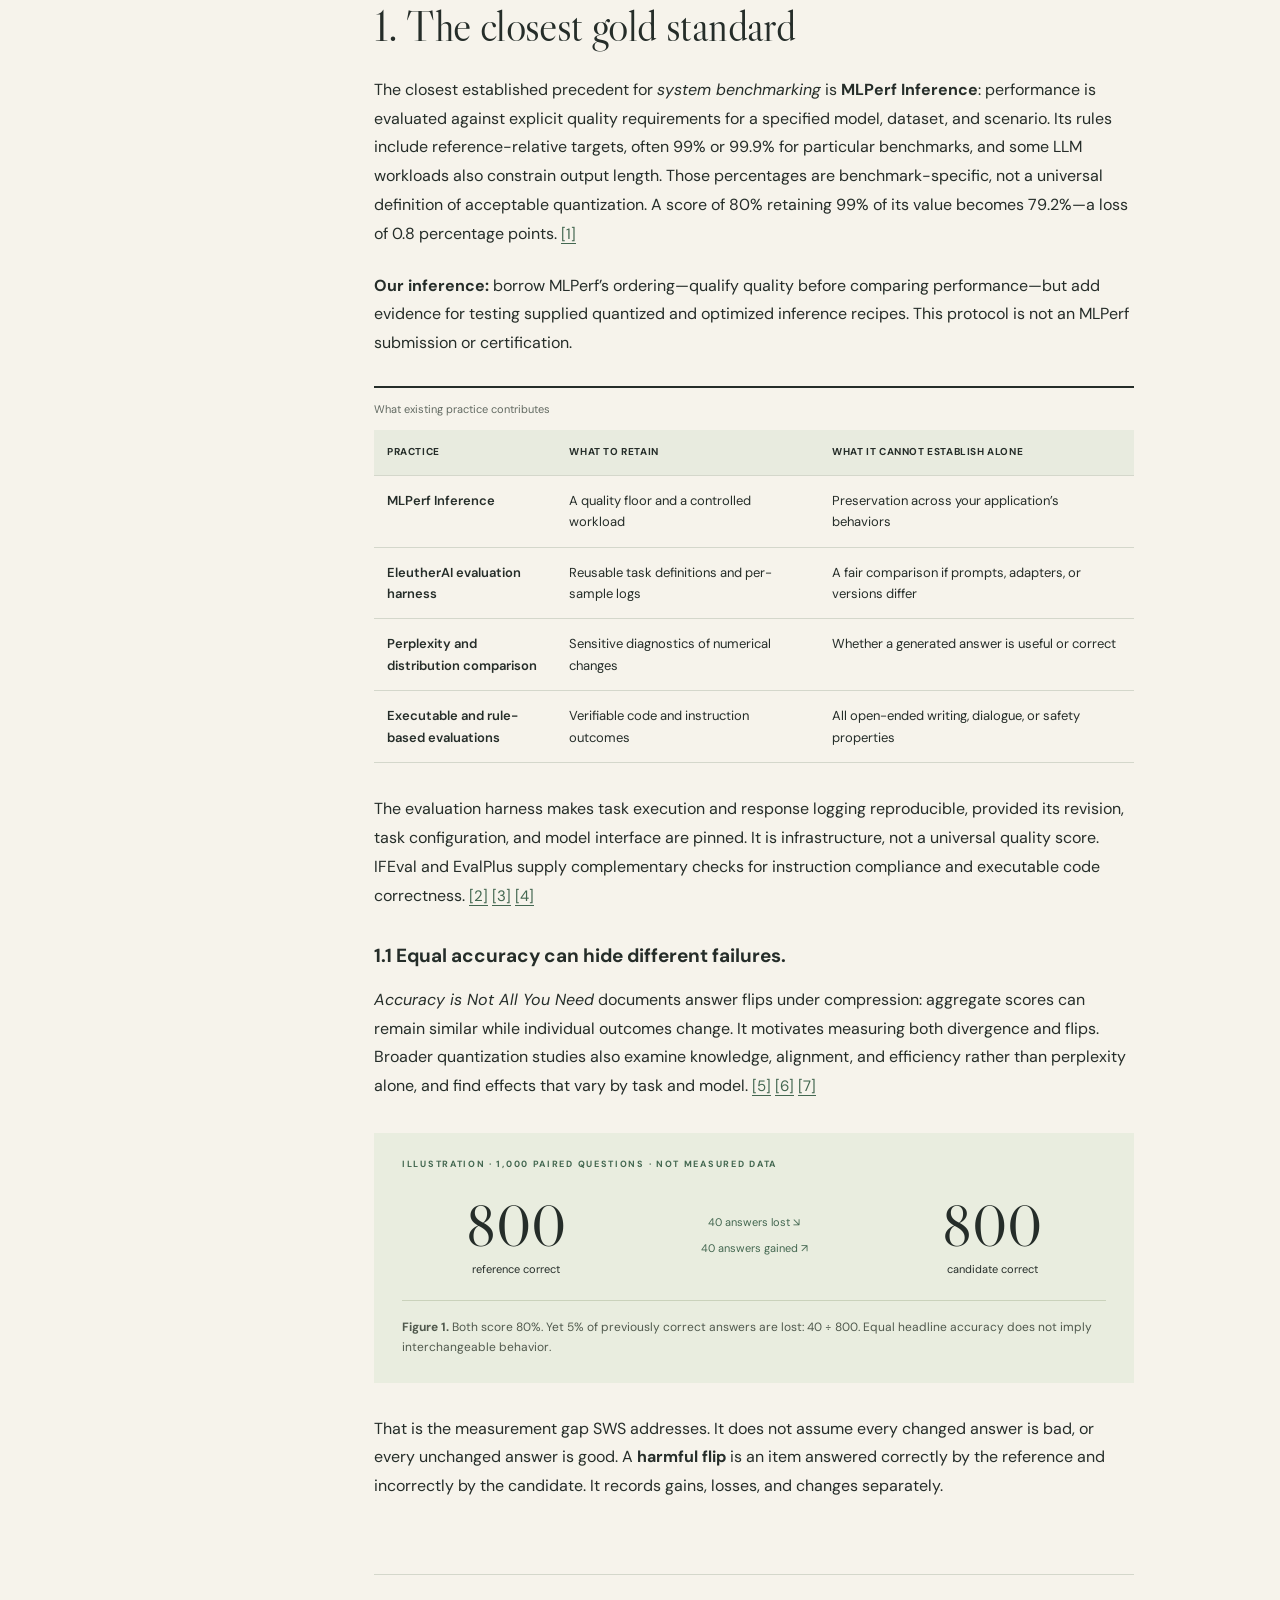
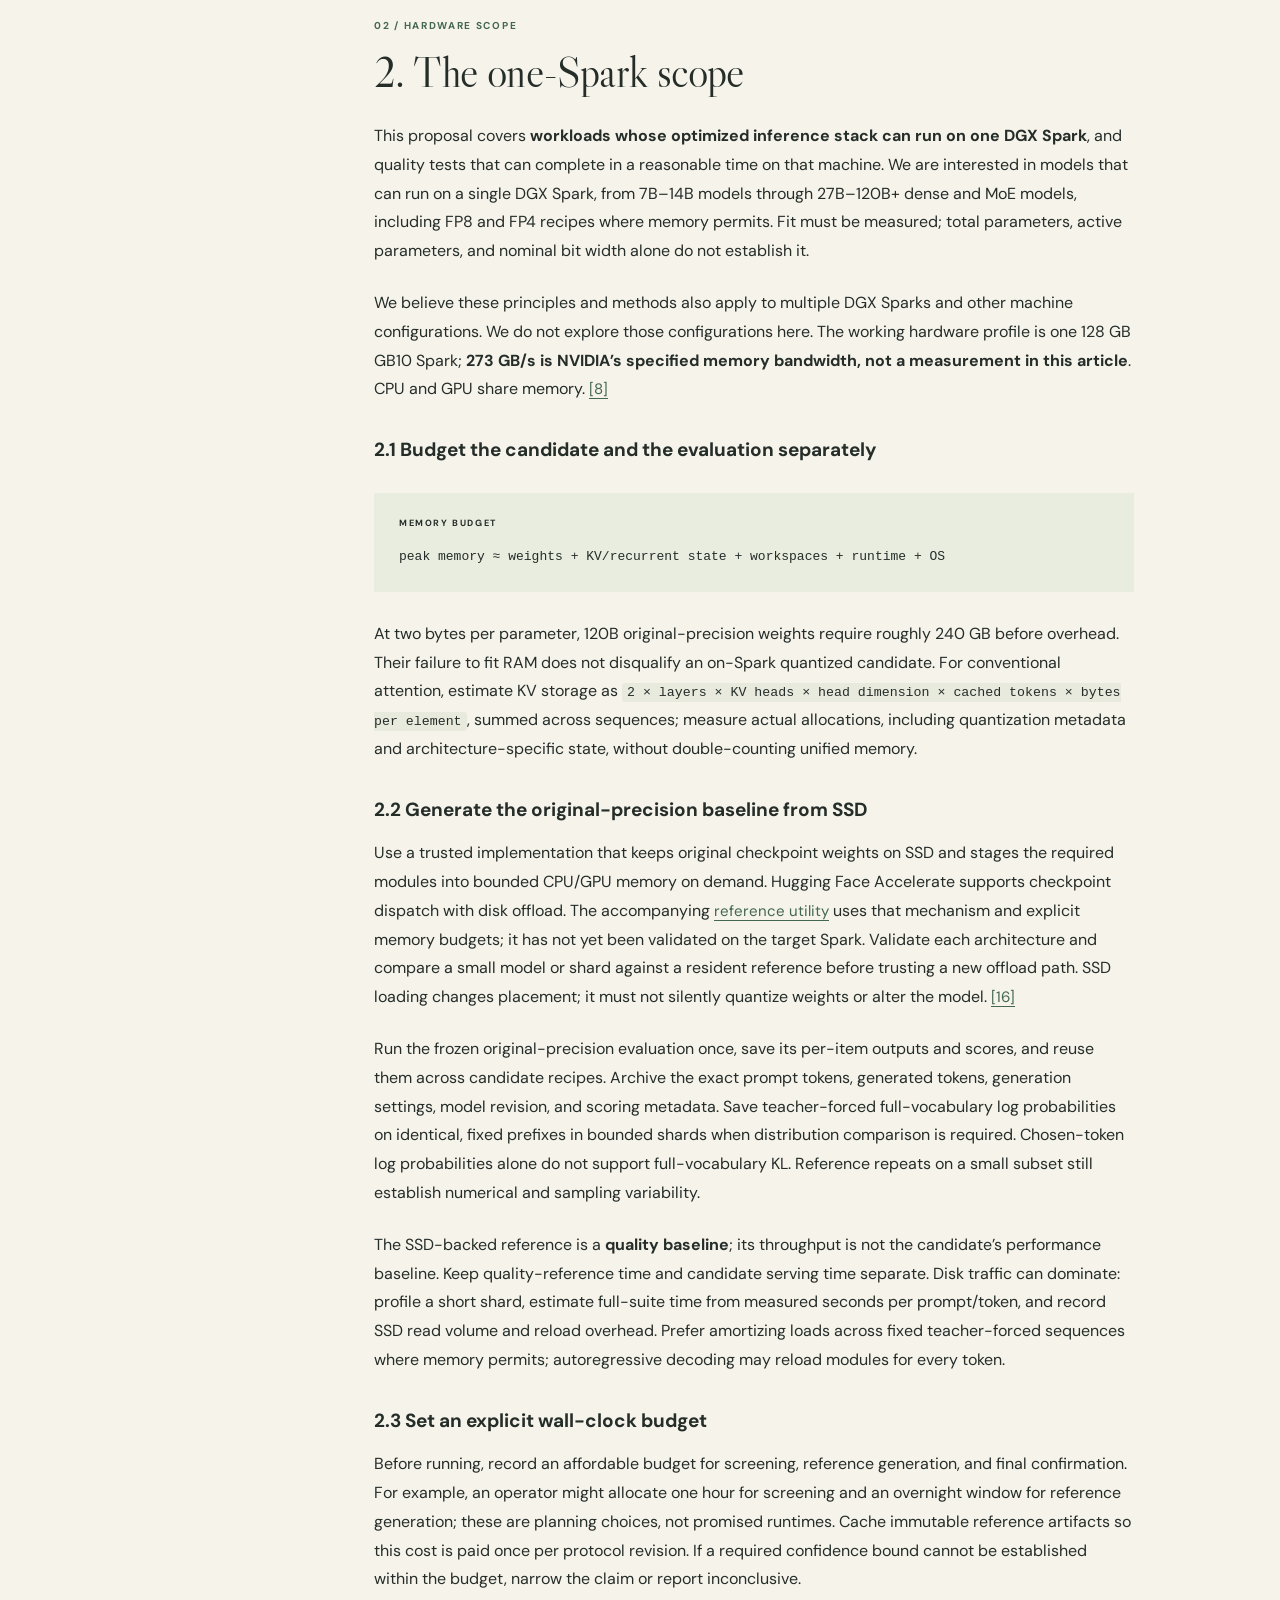
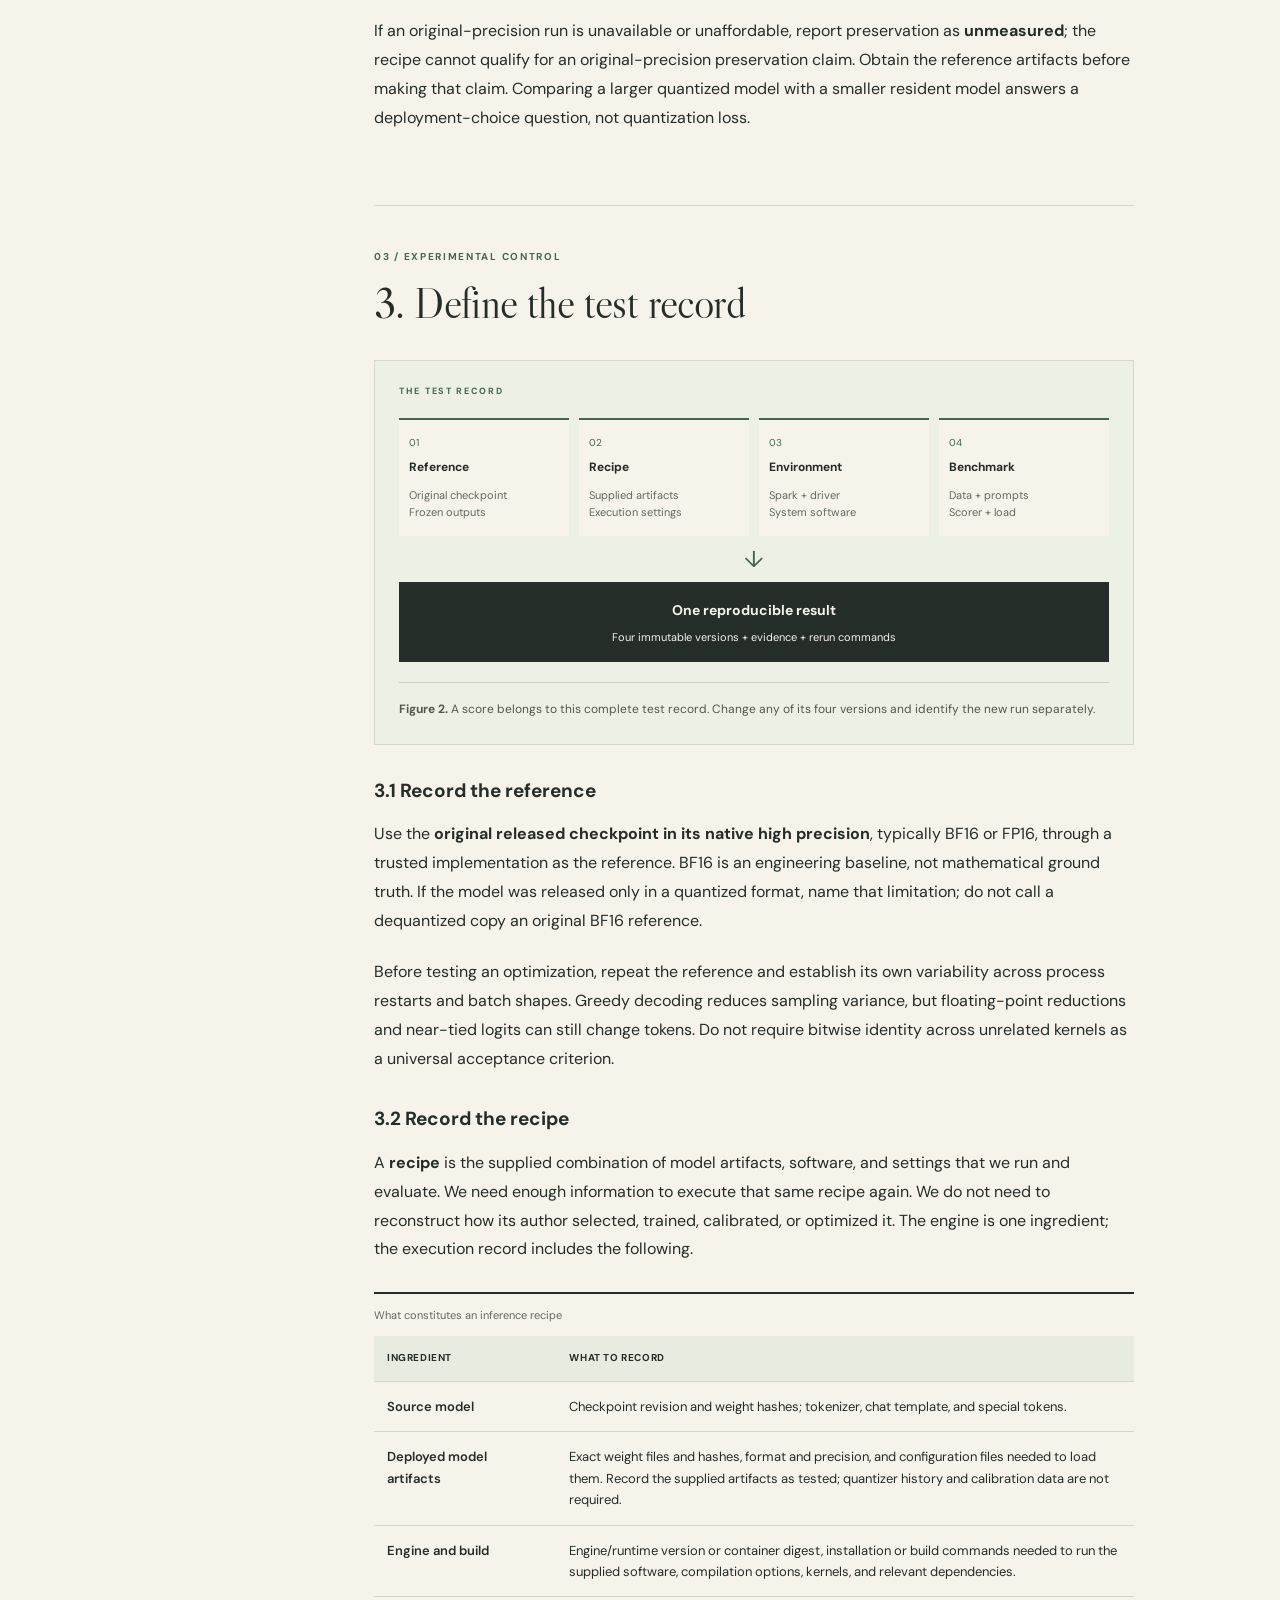
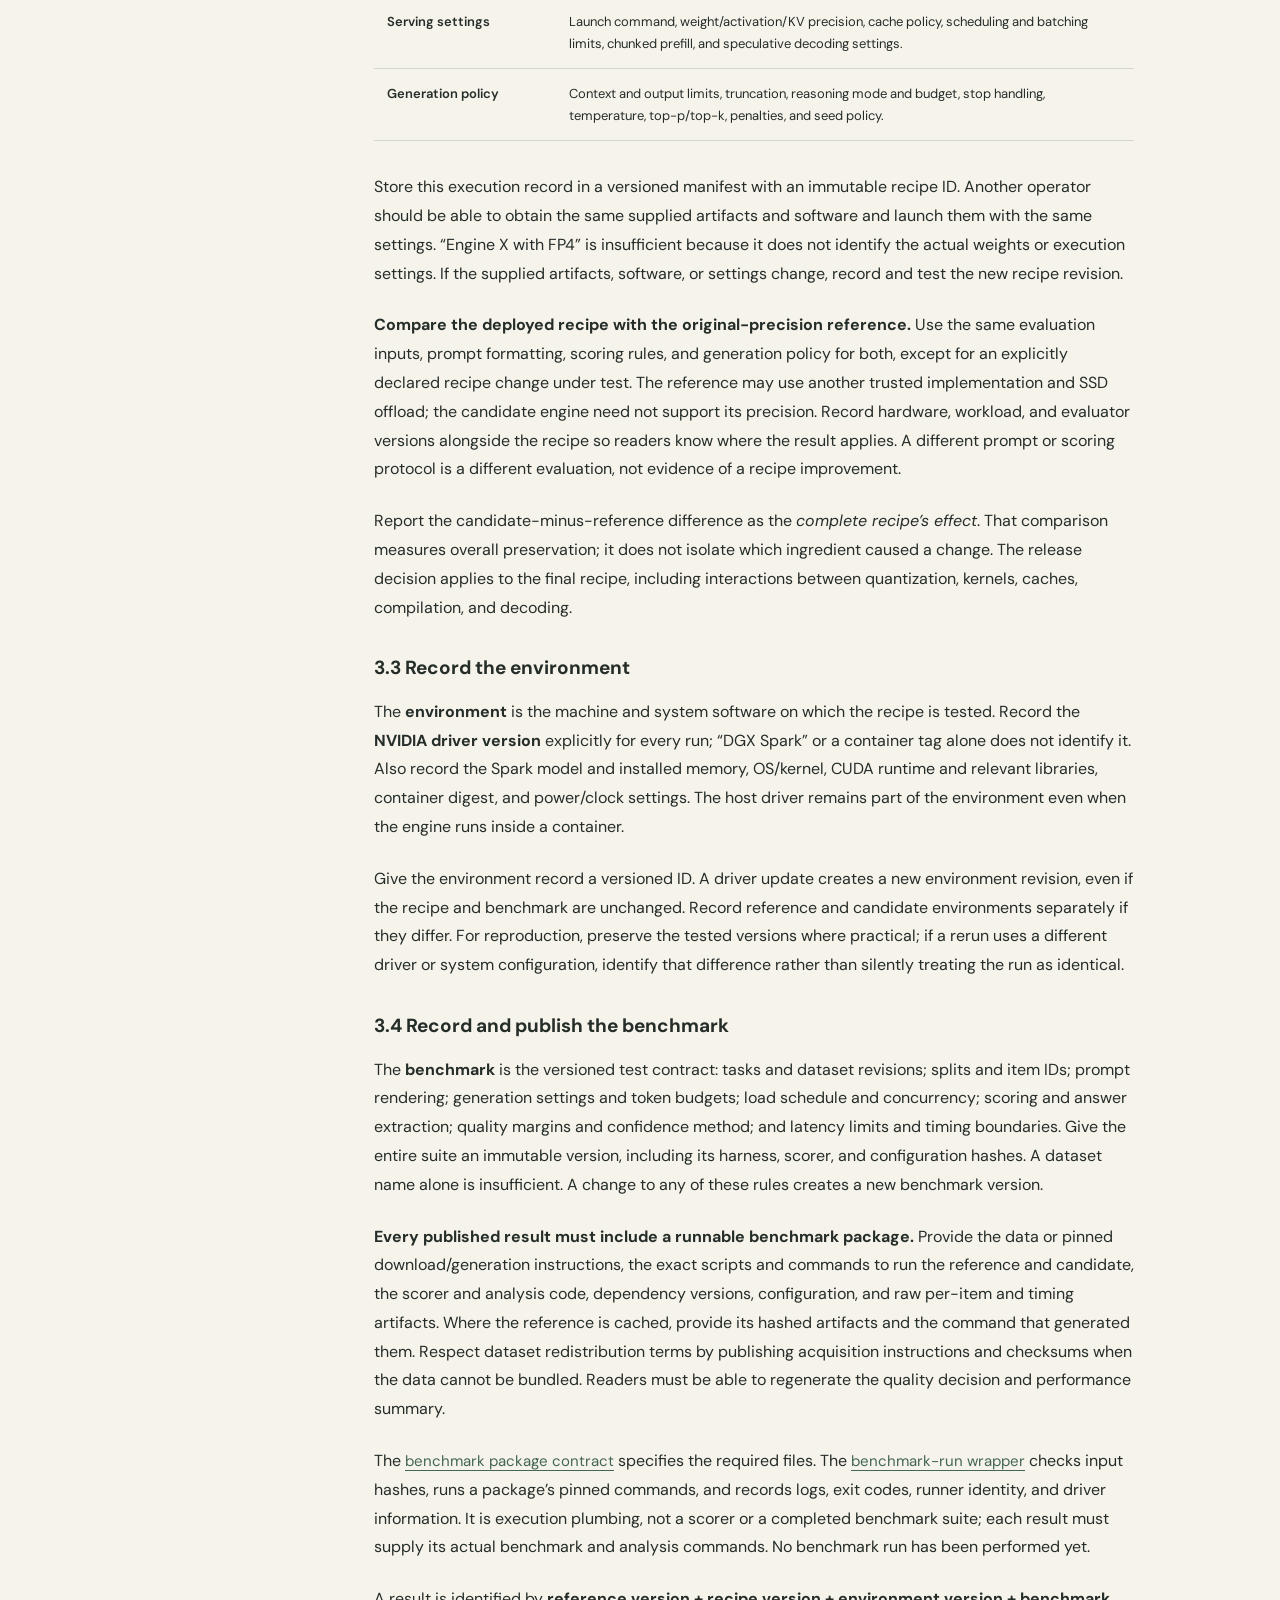
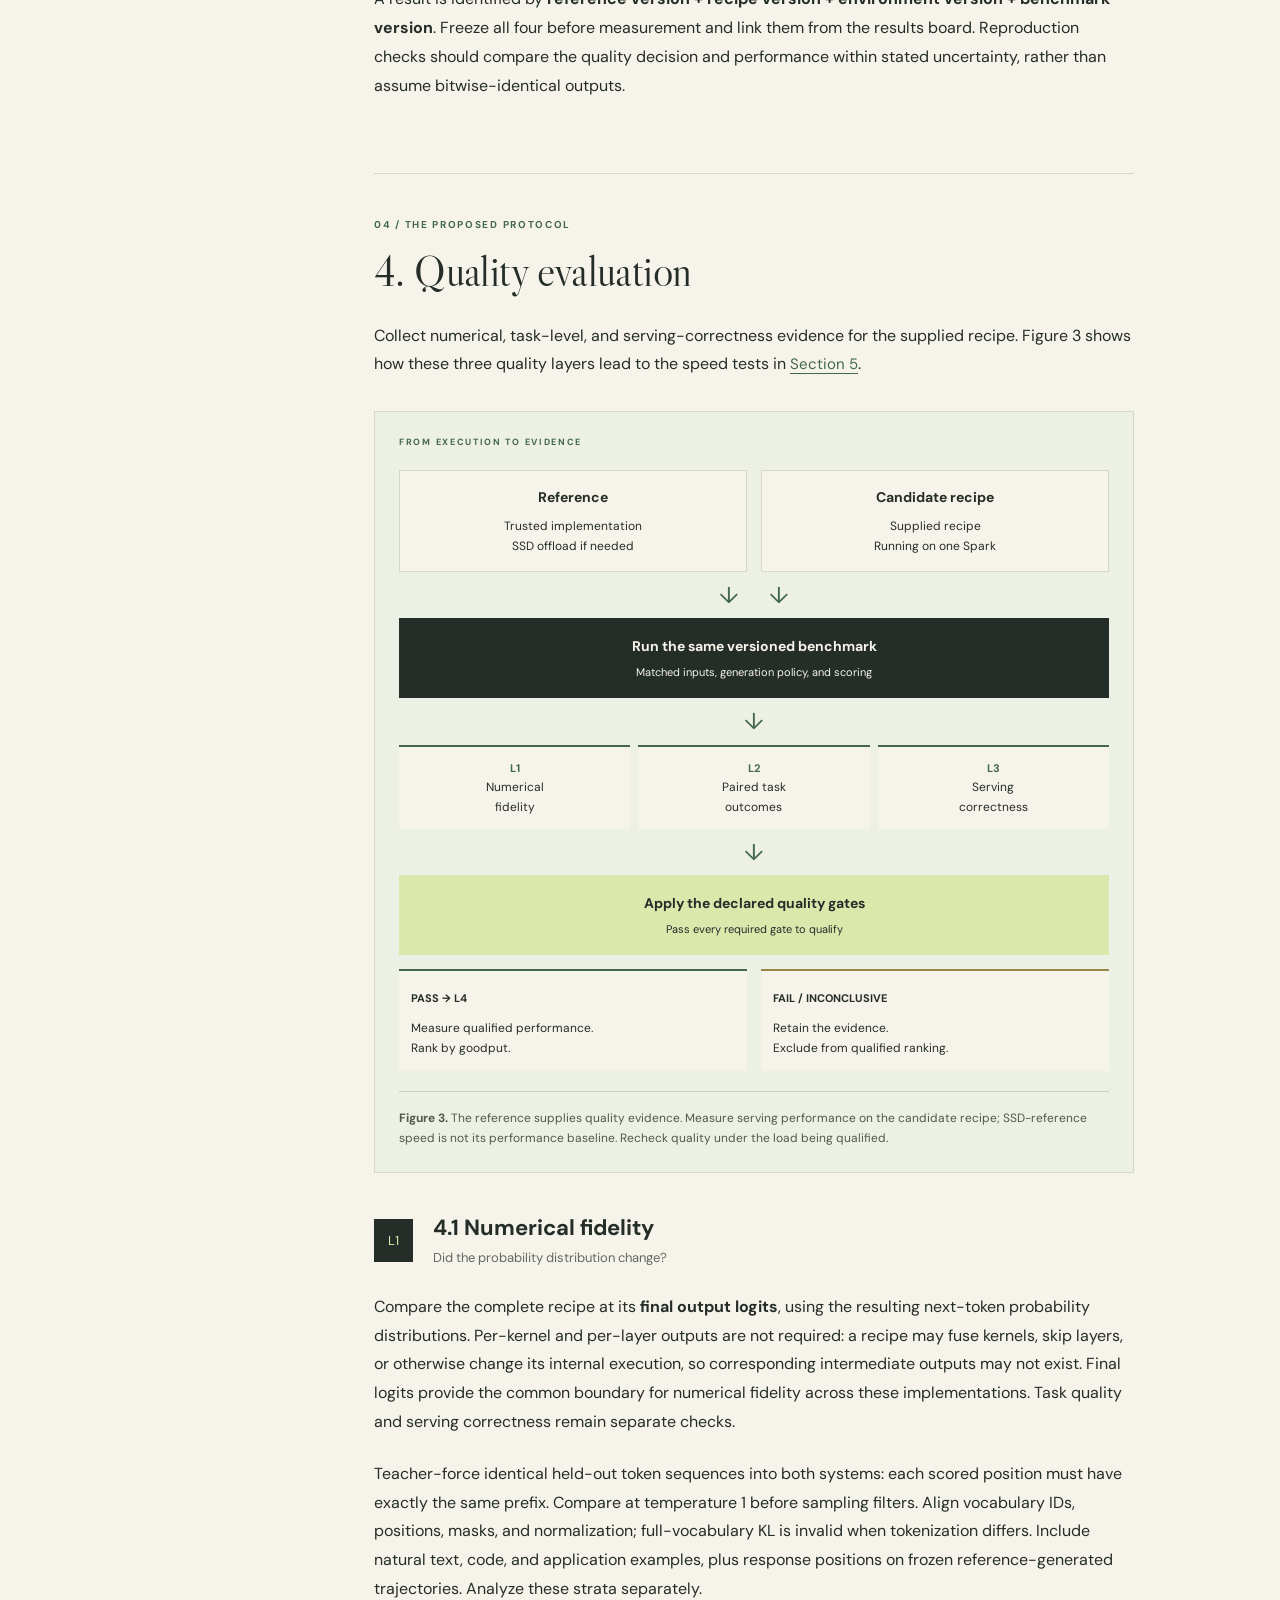
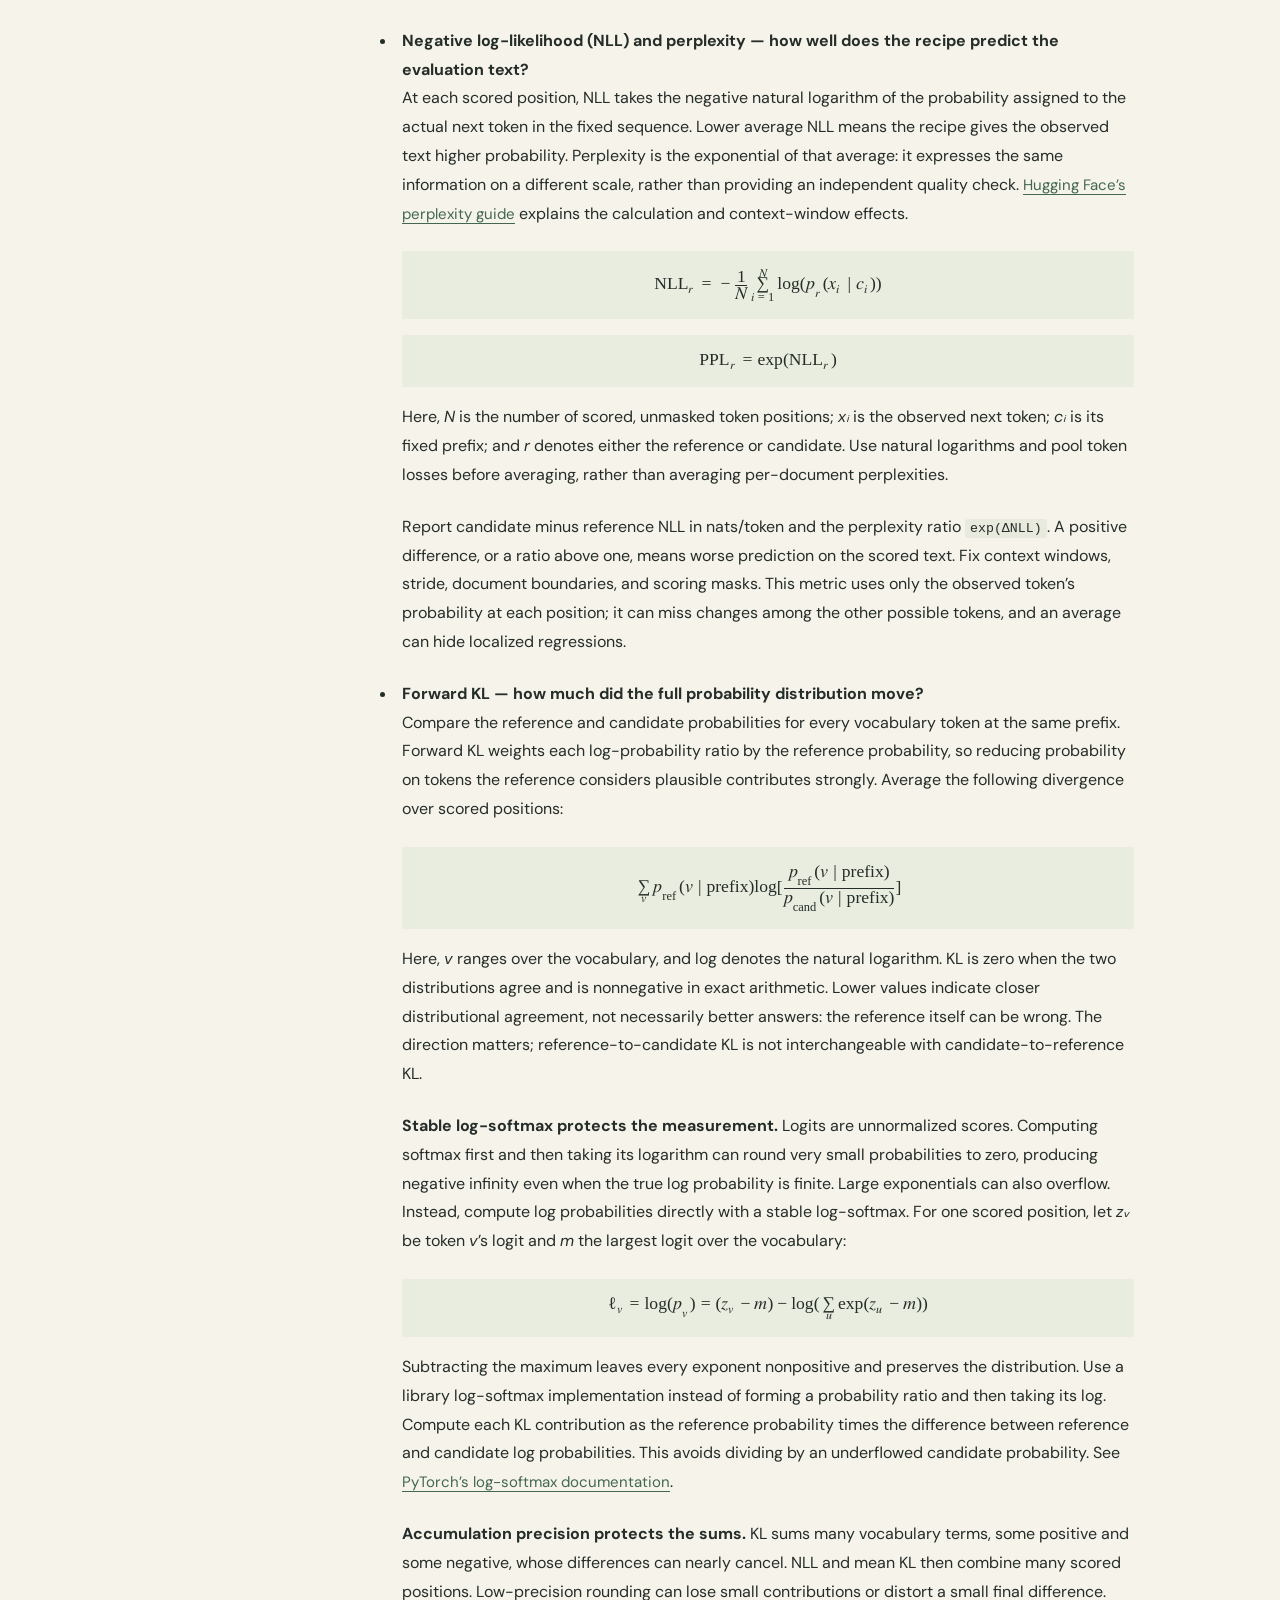
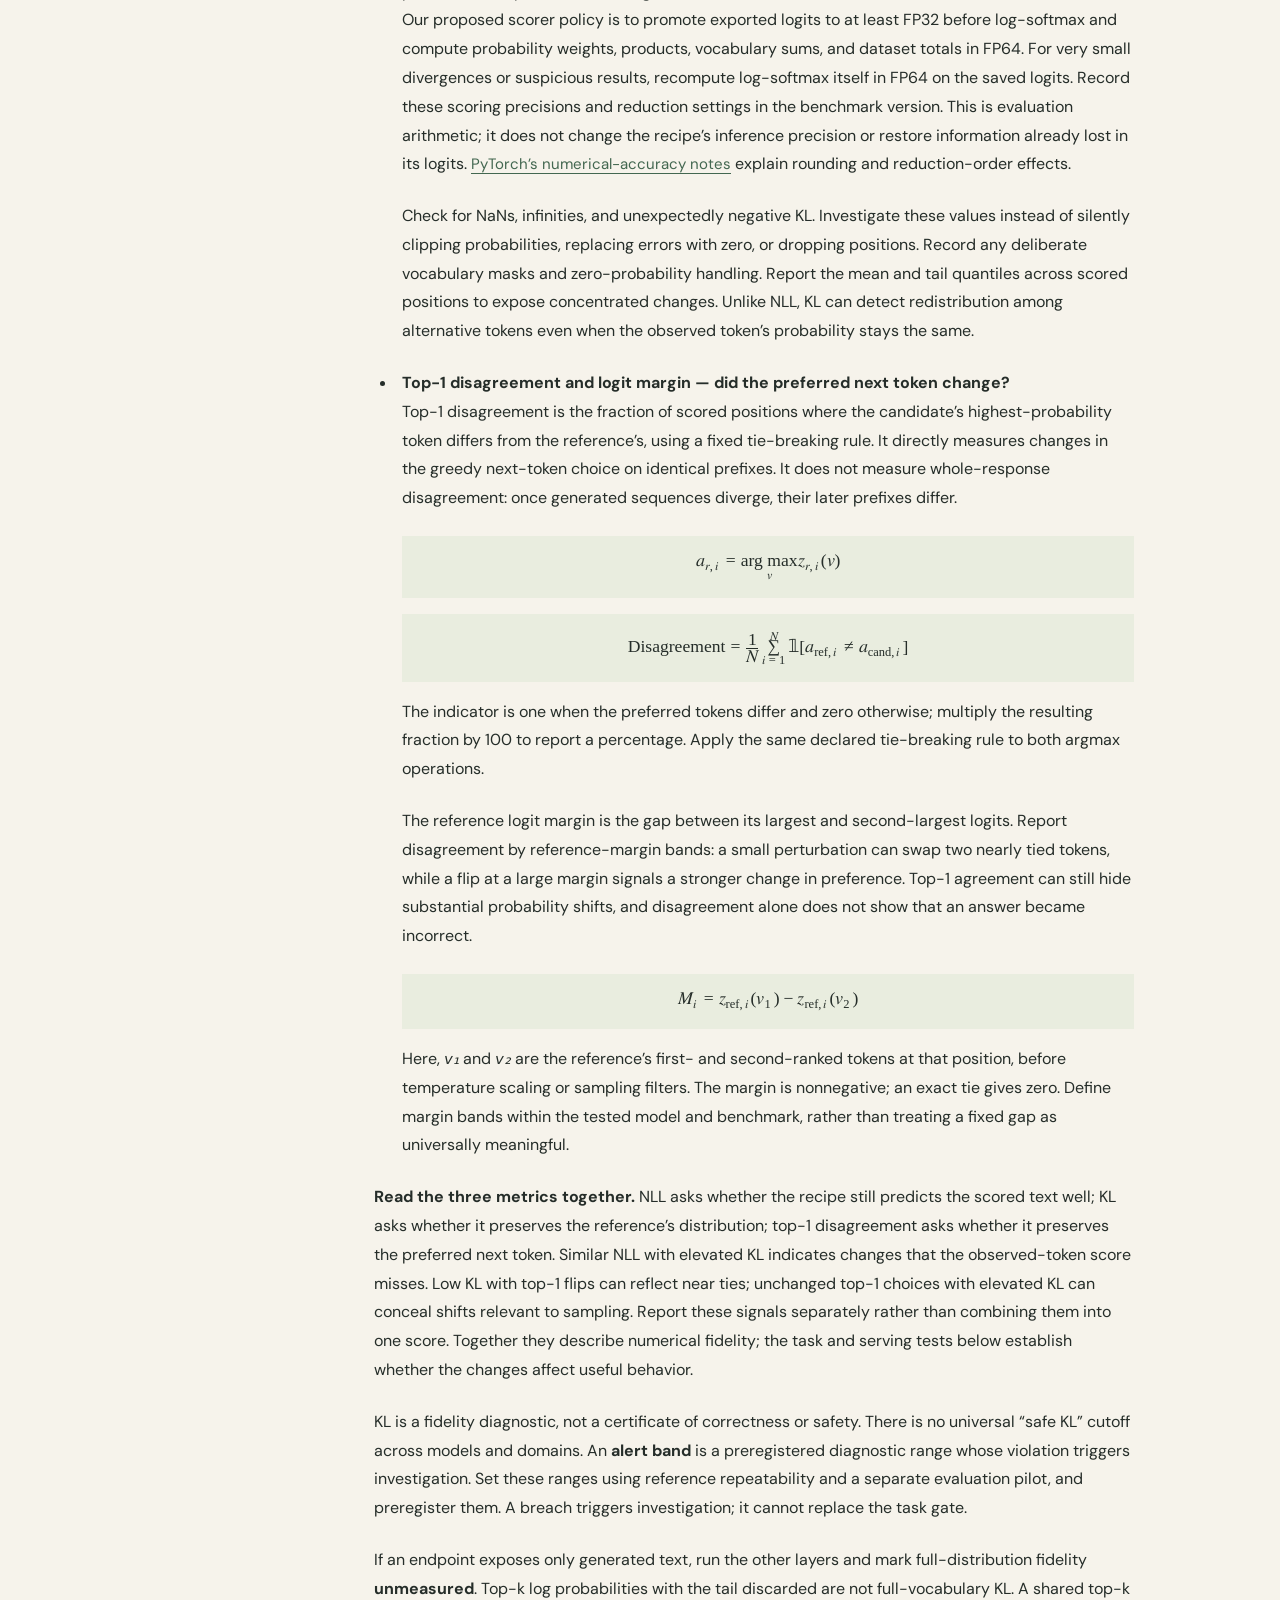
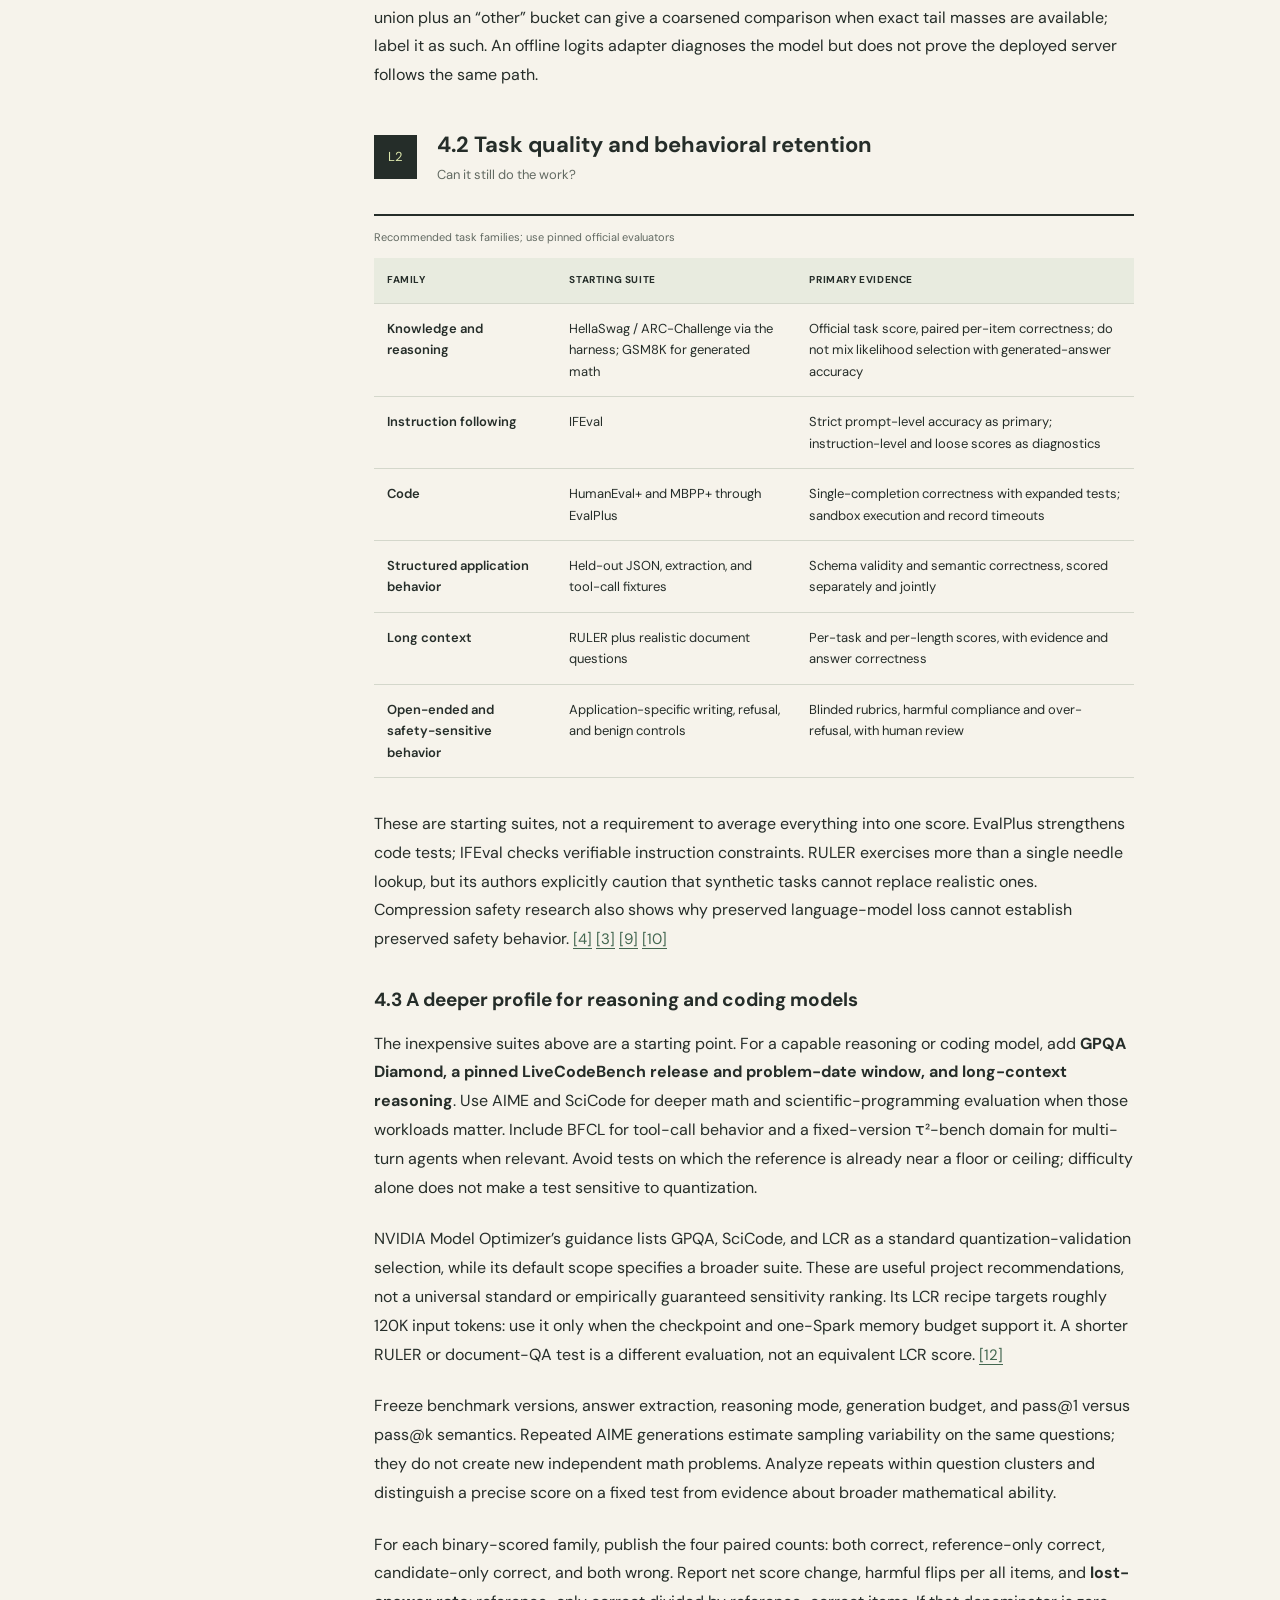
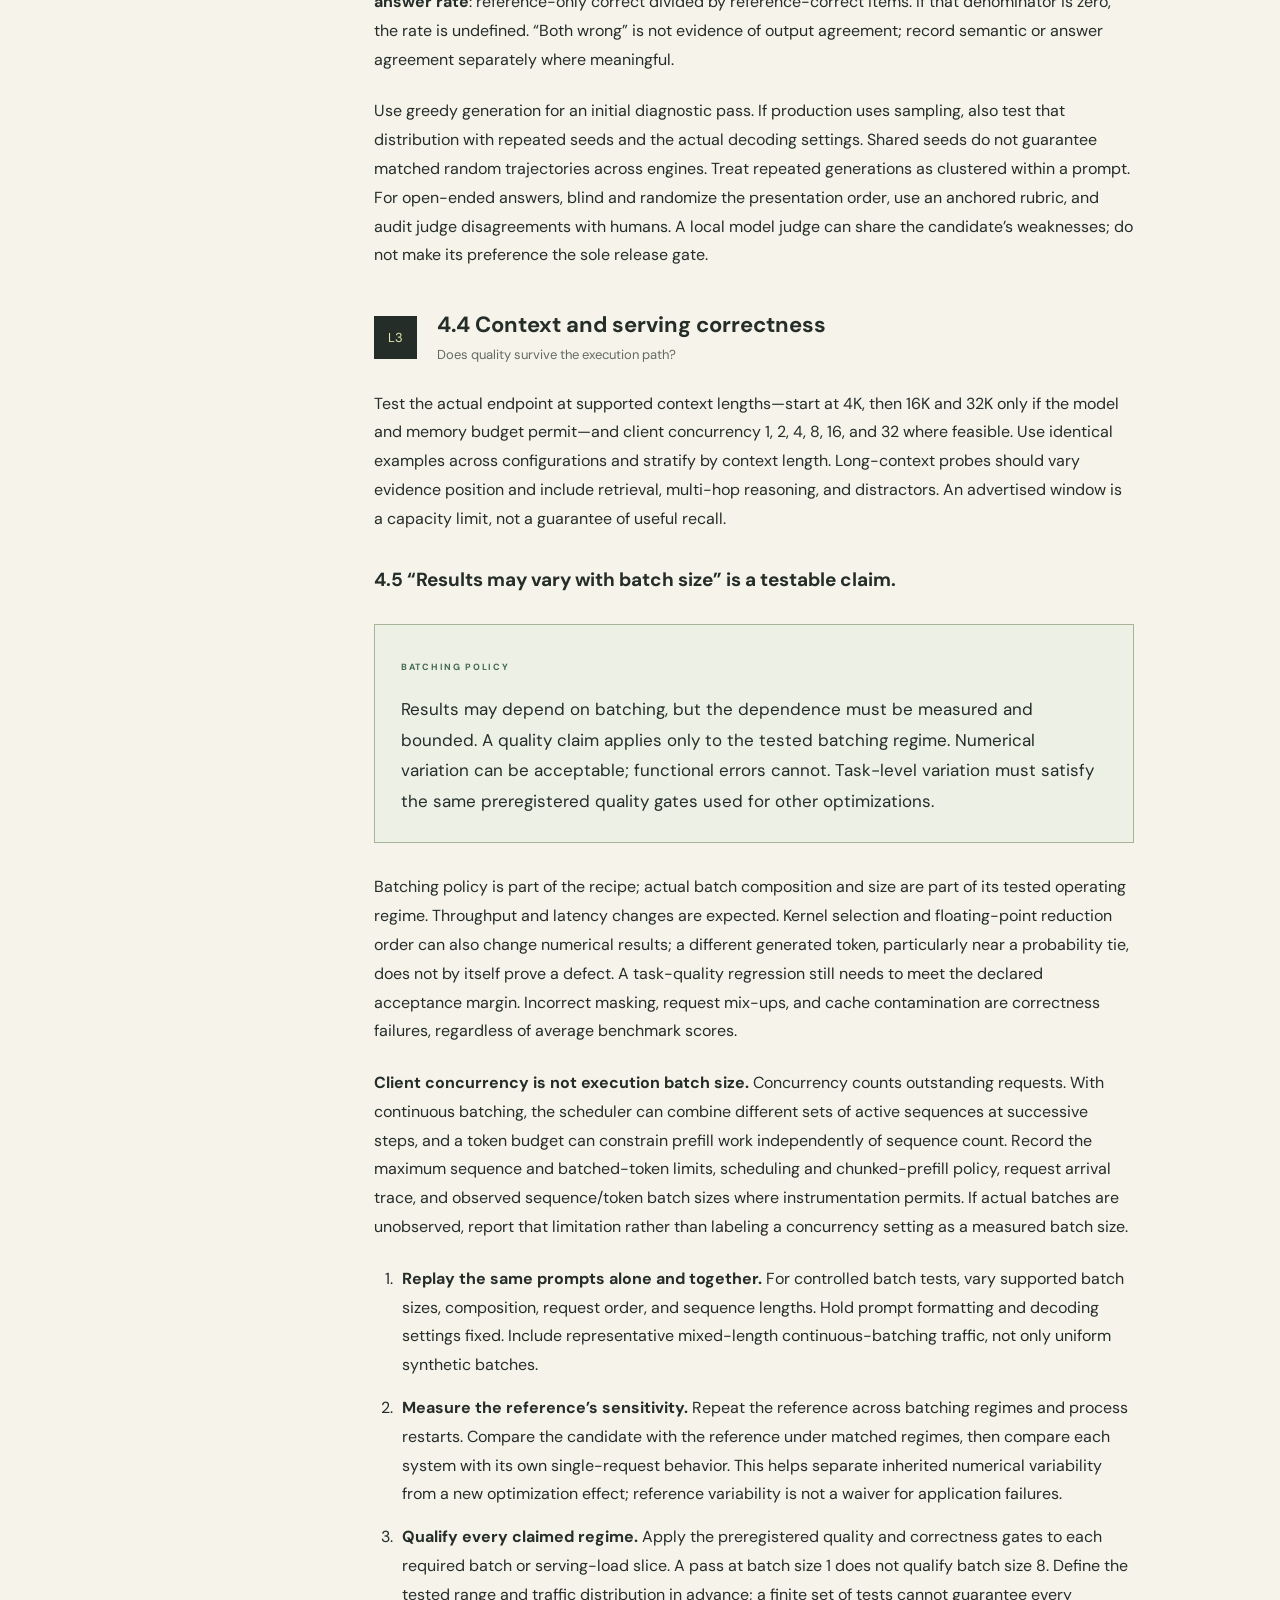
==== commit f166a670: "Explain stable metric computation and add fidelity formulas" ====
--- a/docs/index.html
+++ b/docs/index.html
@@ -109,15 +109,27 @@
 <ul class="fidelity-metrics">
 <li><strong>Negative log-likelihood (NLL) and perplexity — how well does the recipe predict the evaluation text?</strong>
 <p>At each scored position, NLL takes the negative natural logarithm of the probability assigned to the actual next token in the fixed sequence. Lower average NLL means the recipe gives the observed text higher probability. Perplexity is the exponential of that average: it expresses the same information on a different scale, rather than providing an independent quality check. <a href="https://huggingface.co/docs/transformers/en/perplexity">Hugging Face’s perplexity guide</a> explains the calculation and context-window effects.</p>
+<div class="math-display"><math xmlns="http://www.w3.org/1998/Math/MathML" display="block" aria-label="Mean NLL for recipe r equals minus one over N times the sum over scored positions of log probability of the observed token given its prefix."><mrow><msub><mtext>NLL</mtext><mi>r</mi></msub><mo>=</mo><mo>−</mo><mfrac><mrow><mn>1</mn></mrow><mrow><mi>N</mi></mrow></mfrac><munderover><mo>∑</mo><mrow><mi>i</mi><mo>=</mo><mn>1</mn></mrow><mi>N</mi></munderover><mi mathvariant="normal">log</mi><mo>⁡</mo><mo>(</mo><msub><mi>p</mi><mi>r</mi></msub><mo>(</mo><msub><mi>x</mi><mi>i</mi></msub><mo>|</mo><msub><mi>c</mi><mi>i</mi></msub><mo>)</mo><mo>)</mo></mrow></math></div>
+<div class="math-display"><math xmlns="http://www.w3.org/1998/Math/MathML" display="block" aria-label="Perplexity for recipe r equals the exponential of its mean NLL."><mrow><msub><mtext>PPL</mtext><mi>r</mi></msub><mo>=</mo><mi mathvariant="normal">exp</mi><mo>⁡</mo><mo>(</mo><msub><mtext>NLL</mtext><mi>r</mi></msub><mo>)</mo></mrow></math></div>
+<p>Here, <em>N</em> is the number of scored, unmasked token positions; <em>xᵢ</em> is the observed next token; <em>cᵢ</em> is its fixed prefix; and <em>r</em> denotes either the reference or candidate. Use natural logarithms and pool token losses before averaging, rather than averaging per-document perplexities.</p>
 <p>Report candidate minus reference NLL in nats/token and the perplexity ratio <code>exp(ΔNLL)</code>. A positive difference, or a ratio above one, means worse prediction on the scored text. Fix context windows, stride, document boundaries, and scoring masks. This metric uses only the observed token’s probability at each position; it can miss changes among the other possible tokens, and an average can hide localized regressions.</p></li>
 <li><strong>Forward KL — how much did the full probability distribution move?</strong>
 <p>Compare the reference and candidate probabilities for every vocabulary token at the same prefix. Forward KL weights each log-probability ratio by the reference probability, so reducing probability on tokens the reference considers plausible contributes strongly. Average the following divergence over scored positions:</p>
 <div class="math-display"><math xmlns="http://www.w3.org/1998/Math/MathML" display="block" aria-label="Sum over vocabulary tokens v of reference probability of v given the prefix, times the natural logarithm of reference probability divided by candidate probability."><mrow><munder><mo>∑</mo><mi>v</mi></munder><msub><mi>p</mi><mtext>ref</mtext></msub><mo>(</mo><mi>v</mi><mo>|</mo><mtext>prefix</mtext><mo>)</mo><mi mathvariant="normal">log</mi><mo>⁡</mo><mo>[</mo><mfrac><mrow><msub><mi>p</mi><mtext>ref</mtext></msub><mo>(</mo><mi>v</mi><mo>|</mo><mtext>prefix</mtext><mo>)</mo></mrow><mrow><msub><mi>p</mi><mtext>cand</mtext></msub><mo>(</mo><mi>v</mi><mo>|</mo><mtext>prefix</mtext><mo>)</mo></mrow></mfrac><mo>]</mo></mrow></math></div>
 <p>Here, <em>v</em> ranges over the vocabulary, and log denotes the natural logarithm. KL is zero when the two distributions agree and is nonnegative in exact arithmetic. Lower values indicate closer distributional agreement, not necessarily better answers: the reference itself can be wrong. The direction matters; reference-to-candidate KL is not interchangeable with candidate-to-reference KL.</p>
-<p>Compute with stable log-softmax and adequate accumulation precision. Report the mean and tail quantiles across scored positions to expose concentrated changes. Unlike NLL, KL can detect redistribution among alternative tokens even when the observed token’s probability stays the same.</p></li>
+<p><strong>Stable log-softmax protects the measurement.</strong> Logits are unnormalized scores. Computing softmax first and then taking its logarithm can round very small probabilities to zero, producing negative infinity even when the true log probability is finite. Large exponentials can also overflow. Instead, compute log probabilities directly with a stable log-softmax. For one scored position, let <em>zᵥ</em> be token <em>v</em>’s logit and <em>m</em> the largest logit over the vocabulary:</p>
+<div class="math-display"><math xmlns="http://www.w3.org/1998/Math/MathML" display="block" aria-label="Stable log probability equals the logit minus the maximum logit, minus log of the sum of exponentials of shifted logits."><mrow><msub><mi>ℓ</mi><mi>v</mi></msub><mo>=</mo><mi mathvariant="normal">log</mi><mo>⁡</mo><mo>(</mo><msub><mi>p</mi><mi>v</mi></msub><mo>)</mo><mo>=</mo><mo>(</mo><msub><mi>z</mi><mi>v</mi></msub><mo>−</mo><mi>m</mi><mo>)</mo><mo>−</mo><mi mathvariant="normal">log</mi><mo>⁡</mo><mo>(</mo><munder><mo>∑</mo><mi>u</mi></munder><mi mathvariant="normal">exp</mi><mo>⁡</mo><mo>(</mo><msub><mi>z</mi><mi>u</mi></msub><mo>−</mo><mi>m</mi><mo>)</mo><mo>)</mo></mrow></math></div>
+<p>Subtracting the maximum leaves every exponent nonpositive and preserves the distribution. Use a library log-softmax implementation instead of forming a probability ratio and then taking its log. Compute each KL contribution as the reference probability times the difference between reference and candidate log probabilities. This avoids dividing by an underflowed candidate probability. See <a href="https://docs.pytorch.org/docs/2.14/special.html#torch.special.log_softmax">PyTorch’s log-softmax documentation</a>.</p>
+<p><strong>Accumulation precision protects the sums.</strong> KL sums many vocabulary terms, some positive and some negative, whose differences can nearly cancel. NLL and mean KL then combine many scored positions. Low-precision rounding can lose small contributions or distort a small final difference. Our proposed scorer policy is to promote exported logits to at least FP32 before log-softmax and compute probability weights, products, vocabulary sums, and dataset totals in FP64. For very small divergences or suspicious results, recompute log-softmax itself in FP64 on the saved logits. Record these scoring precisions and reduction settings in the benchmark version. This is evaluation arithmetic; it does not change the recipe’s inference precision or restore information already lost in its logits. <a href="https://docs.pytorch.org/docs/stable/notes/numerical_accuracy.html">PyTorch’s numerical-accuracy notes</a> explain rounding and reduction-order effects.</p>
+<p>Check for NaNs, infinities, and unexpectedly negative KL. Investigate these values instead of silently clipping probabilities, replacing errors with zero, or dropping positions. Record any deliberate vocabulary masks and zero-probability handling. Report the mean and tail quantiles across scored positions to expose concentrated changes. Unlike NLL, KL can detect redistribution among alternative tokens even when the observed token’s probability stays the same.</p></li>
 <li><strong>Top-1 disagreement and logit margin — did the preferred next token change?</strong>
 <p>Top-1 disagreement is the fraction of scored positions where the candidate’s highest-probability token differs from the reference’s, using a fixed tie-breaking rule. It directly measures changes in the greedy next-token choice on identical prefixes. It does not measure whole-response disagreement: once generated sequences diverge, their later prefixes differ.</p>
-<p>The reference logit margin is the gap between its largest and second-largest logits. Report disagreement by reference-margin bands: a small perturbation can swap two nearly tied tokens, while a flip at a large margin signals a stronger change in preference. Top-1 agreement can still hide substantial probability shifts, and disagreement alone does not show that an answer became incorrect.</p></li>
+<div class="math-display"><math xmlns="http://www.w3.org/1998/Math/MathML" display="block" aria-label="Preferred token for recipe r at position i is the argmax of its final logits over vocabulary tokens."><mrow><msub><mi>a</mi><mrow><mi>r</mi><mo>,</mo><mi>i</mi></mrow></msub><mo>=</mo><munder><mtext>arg max</mtext><mi>v</mi></munder><msub><mi>z</mi><mrow><mi>r</mi><mo>,</mo><mi>i</mi></mrow></msub><mo>(</mo><mi>v</mi><mo>)</mo></mrow></math></div>
+<div class="math-display"><math xmlns="http://www.w3.org/1998/Math/MathML" display="block" aria-label="Top-1 disagreement is one over N times the count of positions with different reference and candidate preferred tokens."><mrow><mtext>Disagreement</mtext><mo>=</mo><mfrac><mrow><mn>1</mn></mrow><mrow><mi>N</mi></mrow></mfrac><munderover><mo>∑</mo><mrow><mi>i</mi><mo>=</mo><mn>1</mn></mrow><mi>N</mi></munderover><mtext>𝟙</mtext><mo>[</mo><msub><mi>a</mi><mrow><mtext>ref</mtext><mo>,</mo><mi>i</mi></mrow></msub><mo>≠</mo><msub><mi>a</mi><mrow><mtext>cand</mtext><mo>,</mo><mi>i</mi></mrow></msub><mo>]</mo></mrow></math></div>
+<p>The indicator is one when the preferred tokens differ and zero otherwise; multiply the resulting fraction by 100 to report a percentage. Apply the same declared tie-breaking rule to both argmax operations.</p>
+<p>The reference logit margin is the gap between its largest and second-largest logits. Report disagreement by reference-margin bands: a small perturbation can swap two nearly tied tokens, while a flip at a large margin signals a stronger change in preference. Top-1 agreement can still hide substantial probability shifts, and disagreement alone does not show that an answer became incorrect.</p>
+<div class="math-display"><math xmlns="http://www.w3.org/1998/Math/MathML" display="block" aria-label="Reference logit margin is its largest logit minus its second-largest logit at position i."><mrow><msub><mi>M</mi><mi>i</mi></msub><mo>=</mo><msub><mi>z</mi><mrow><mtext>ref</mtext><mo>,</mo><mi>i</mi></mrow></msub><mo>(</mo><msub><mi>v</mi><mn>1</mn></msub><mo>)</mo><mo>−</mo><msub><mi>z</mi><mrow><mtext>ref</mtext><mo>,</mo><mi>i</mi></mrow></msub><mo>(</mo><msub><mi>v</mi><mn>2</mn></msub><mo>)</mo></mrow></math></div>
+<p>Here, <em>v₁</em> and <em>v₂</em> are the reference’s first- and second-ranked tokens at that position, before temperature scaling or sampling filters. The margin is nonnegative; an exact tie gives zero. Define margin bands within the tested model and benchmark, rather than treating a fixed gap as universally meaningful.</p></li>
 </ul>
 <p><strong>Read the three metrics together.</strong> NLL asks whether the recipe still predicts the scored text well; KL asks whether it preserves the reference’s distribution; top-1 disagreement asks whether it preserves the preferred next token. Similar NLL with elevated KL indicates changes that the observed-token score misses. Low KL with top-1 flips can reflect near ties; unchanged top-1 choices with elevated KL can conceal shifts relevant to sampling. Report these signals separately rather than combining them into one score. Together they describe numerical fidelity; the task and serving tests below establish whether the changes affect useful behavior.</p>
 <p>KL is a fidelity diagnostic, not a certificate of correctness or safety. There is no universal “safe KL” cutoff across models and domains. An <strong>alert band</strong> is a preregistered diagnostic range whose violation triggers investigation. Set these ranges using reference repeatability and a separate evaluation pilot, and preregister them. A breach triggers investigation; it cannot replace the task gate.</p>
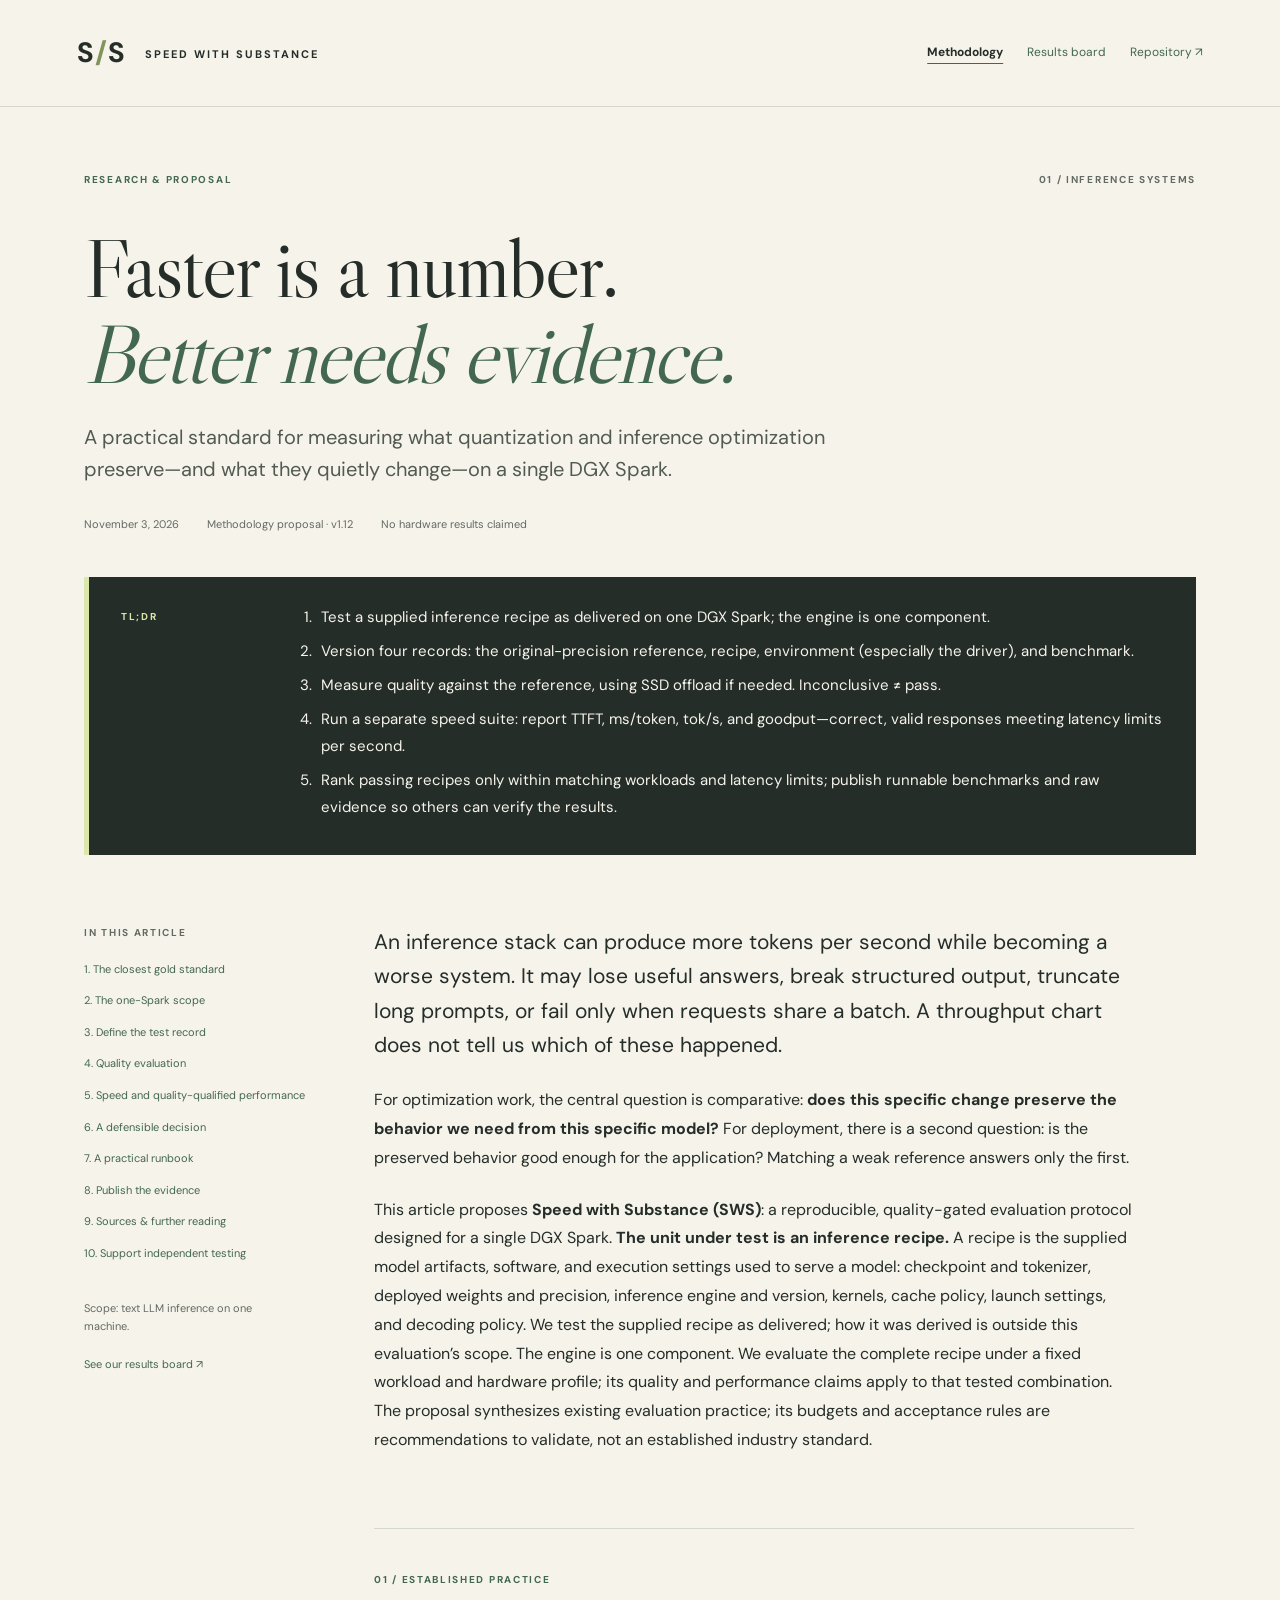
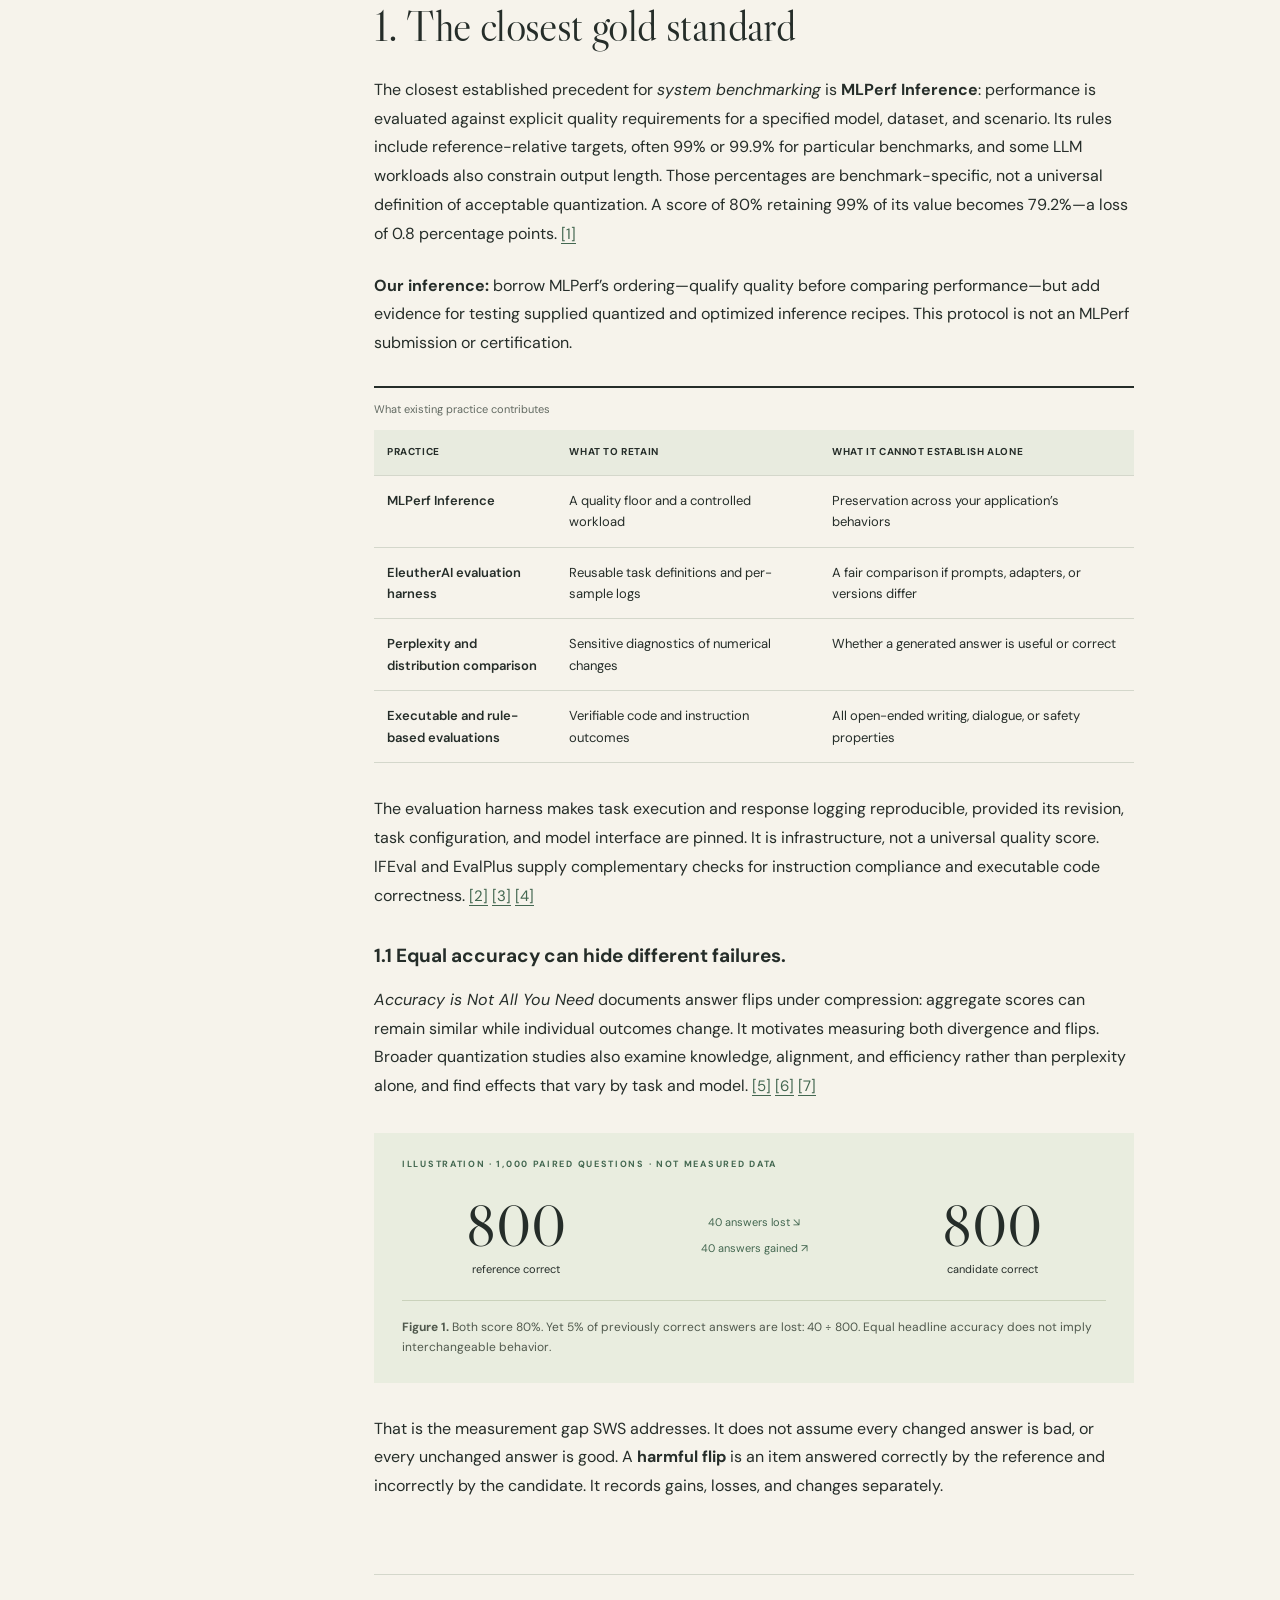
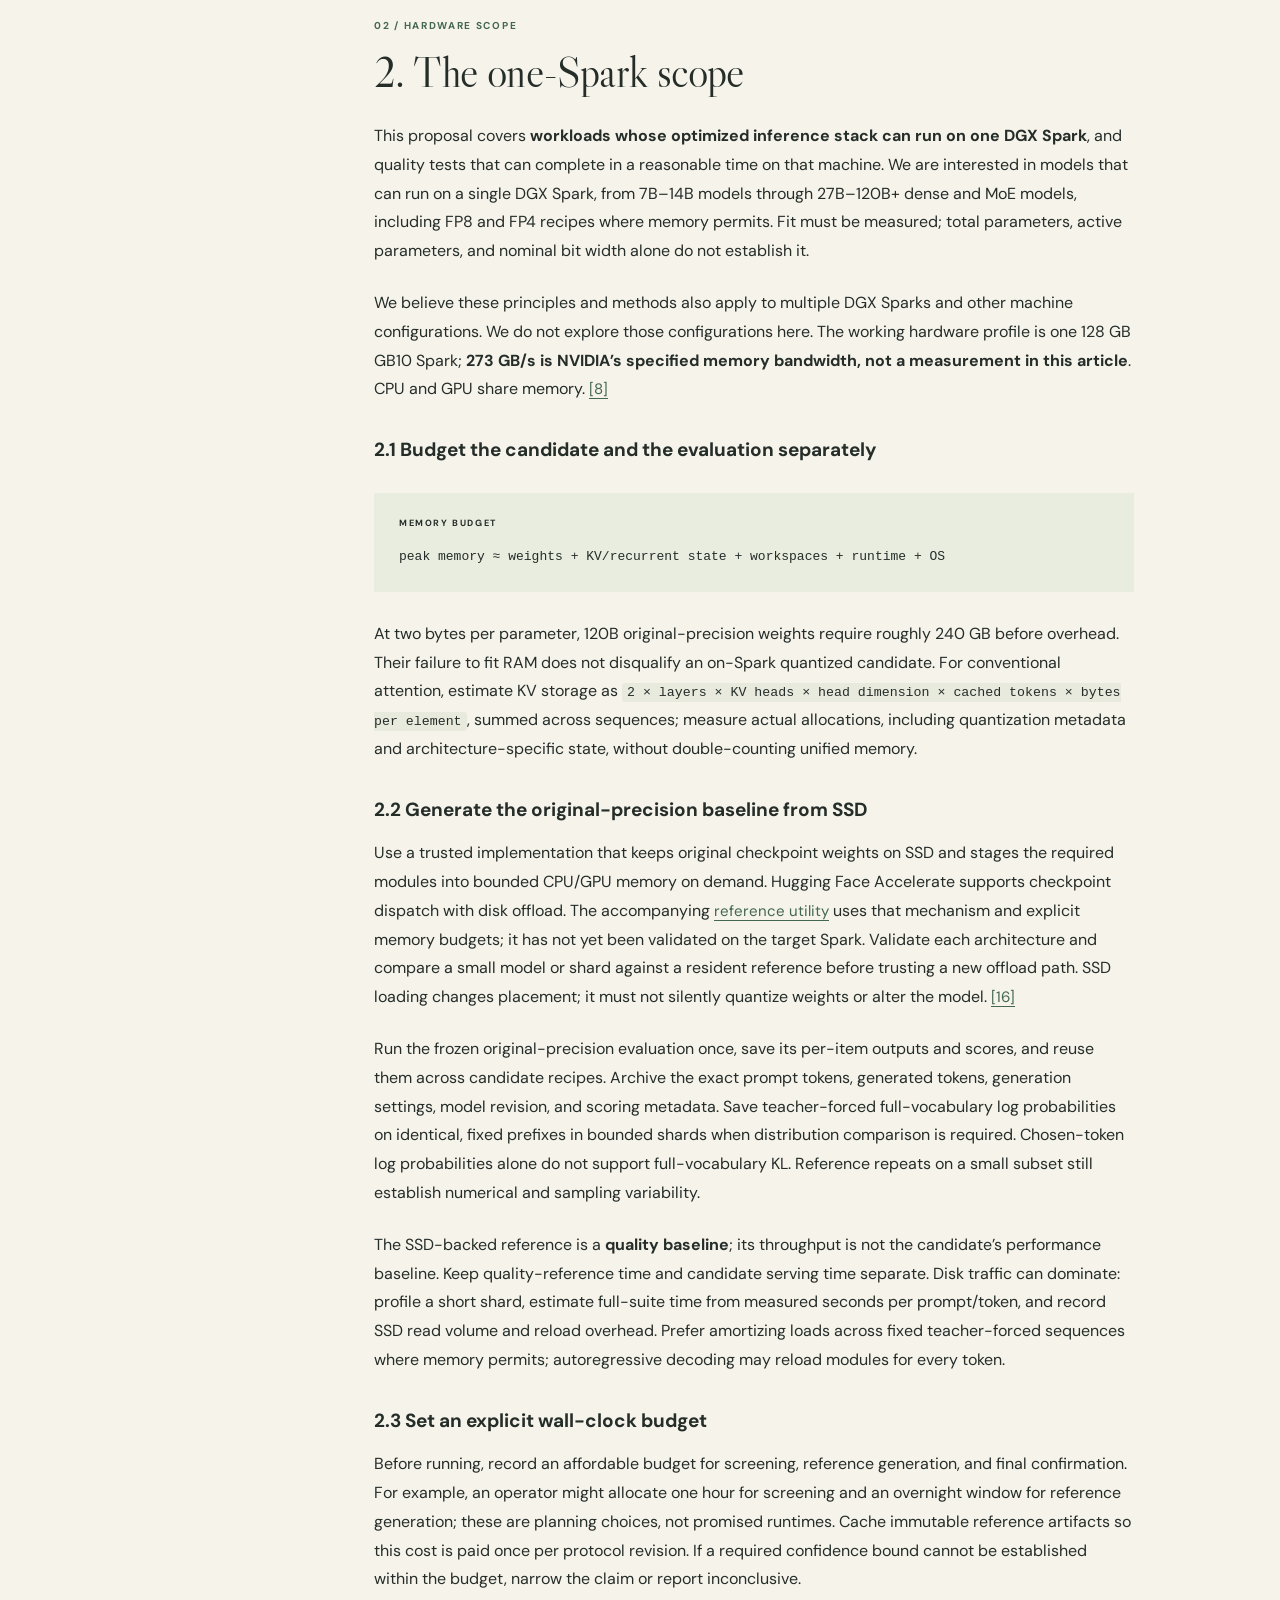
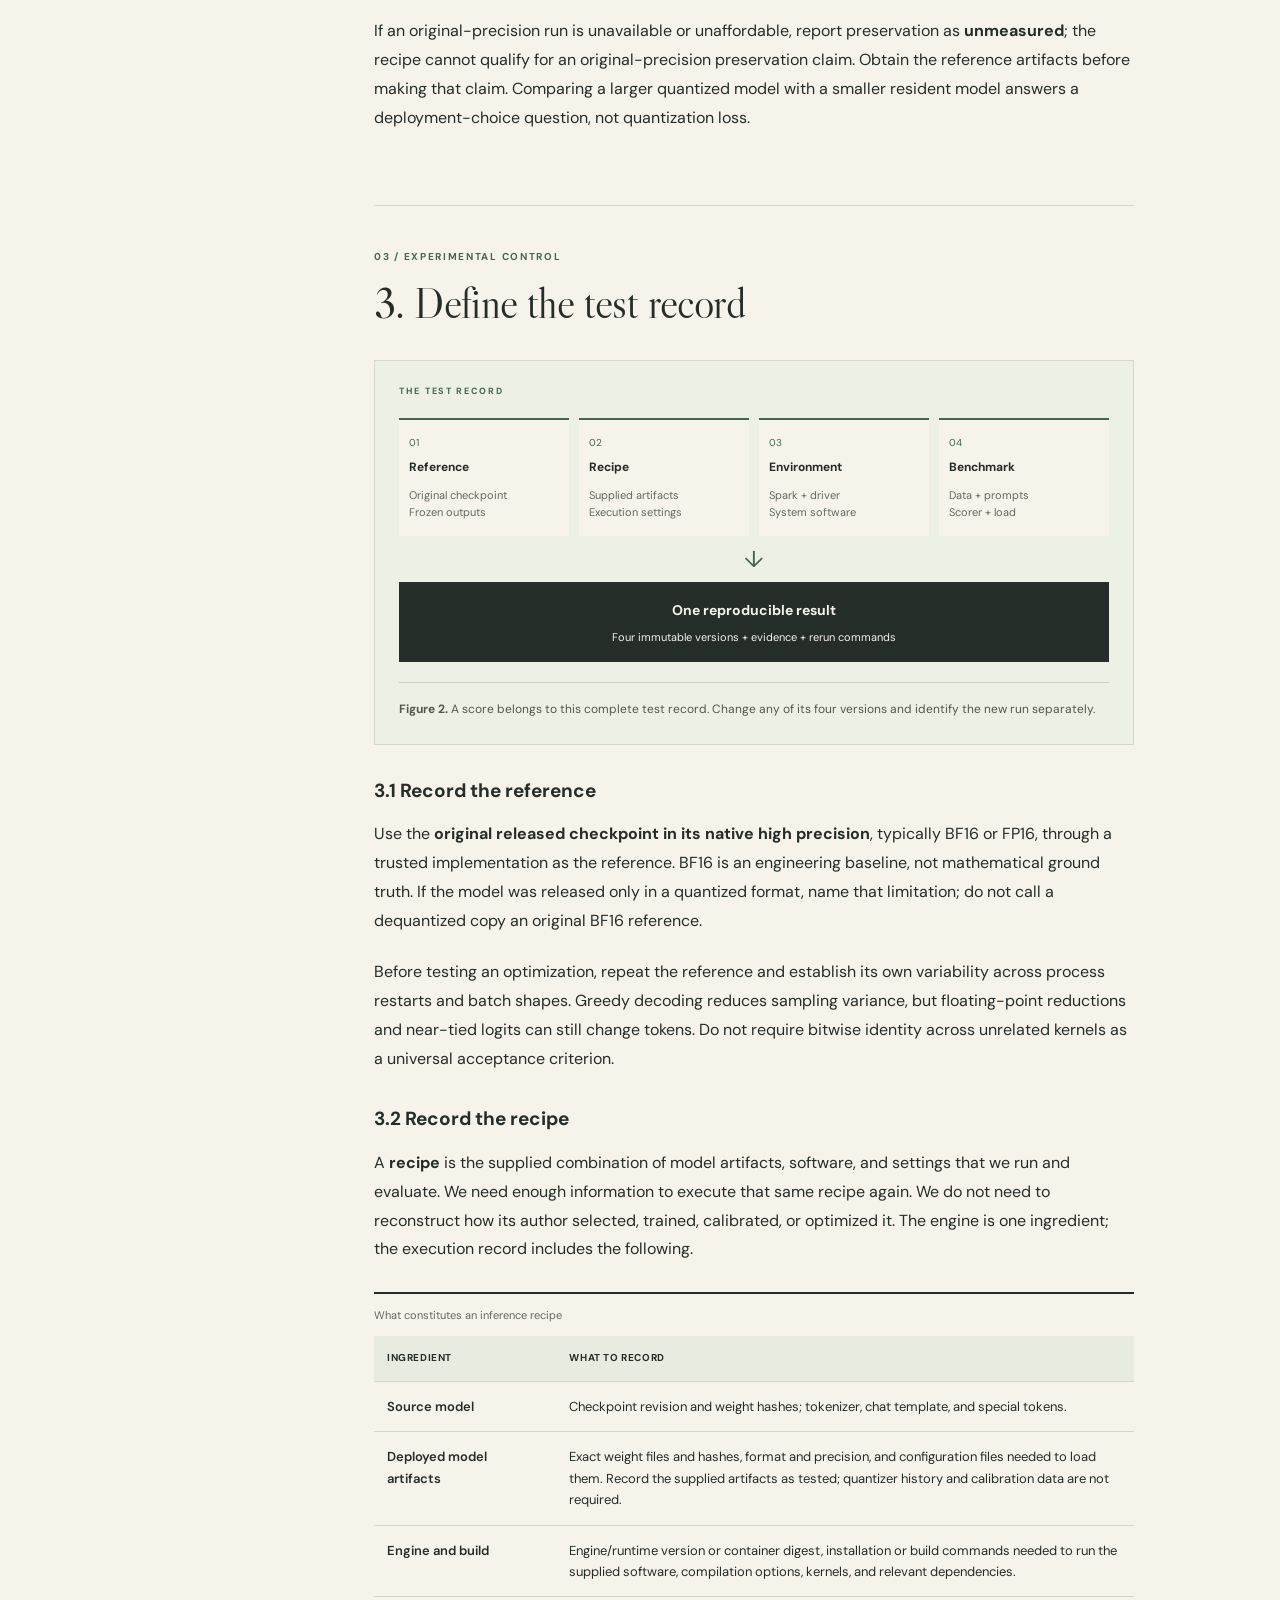
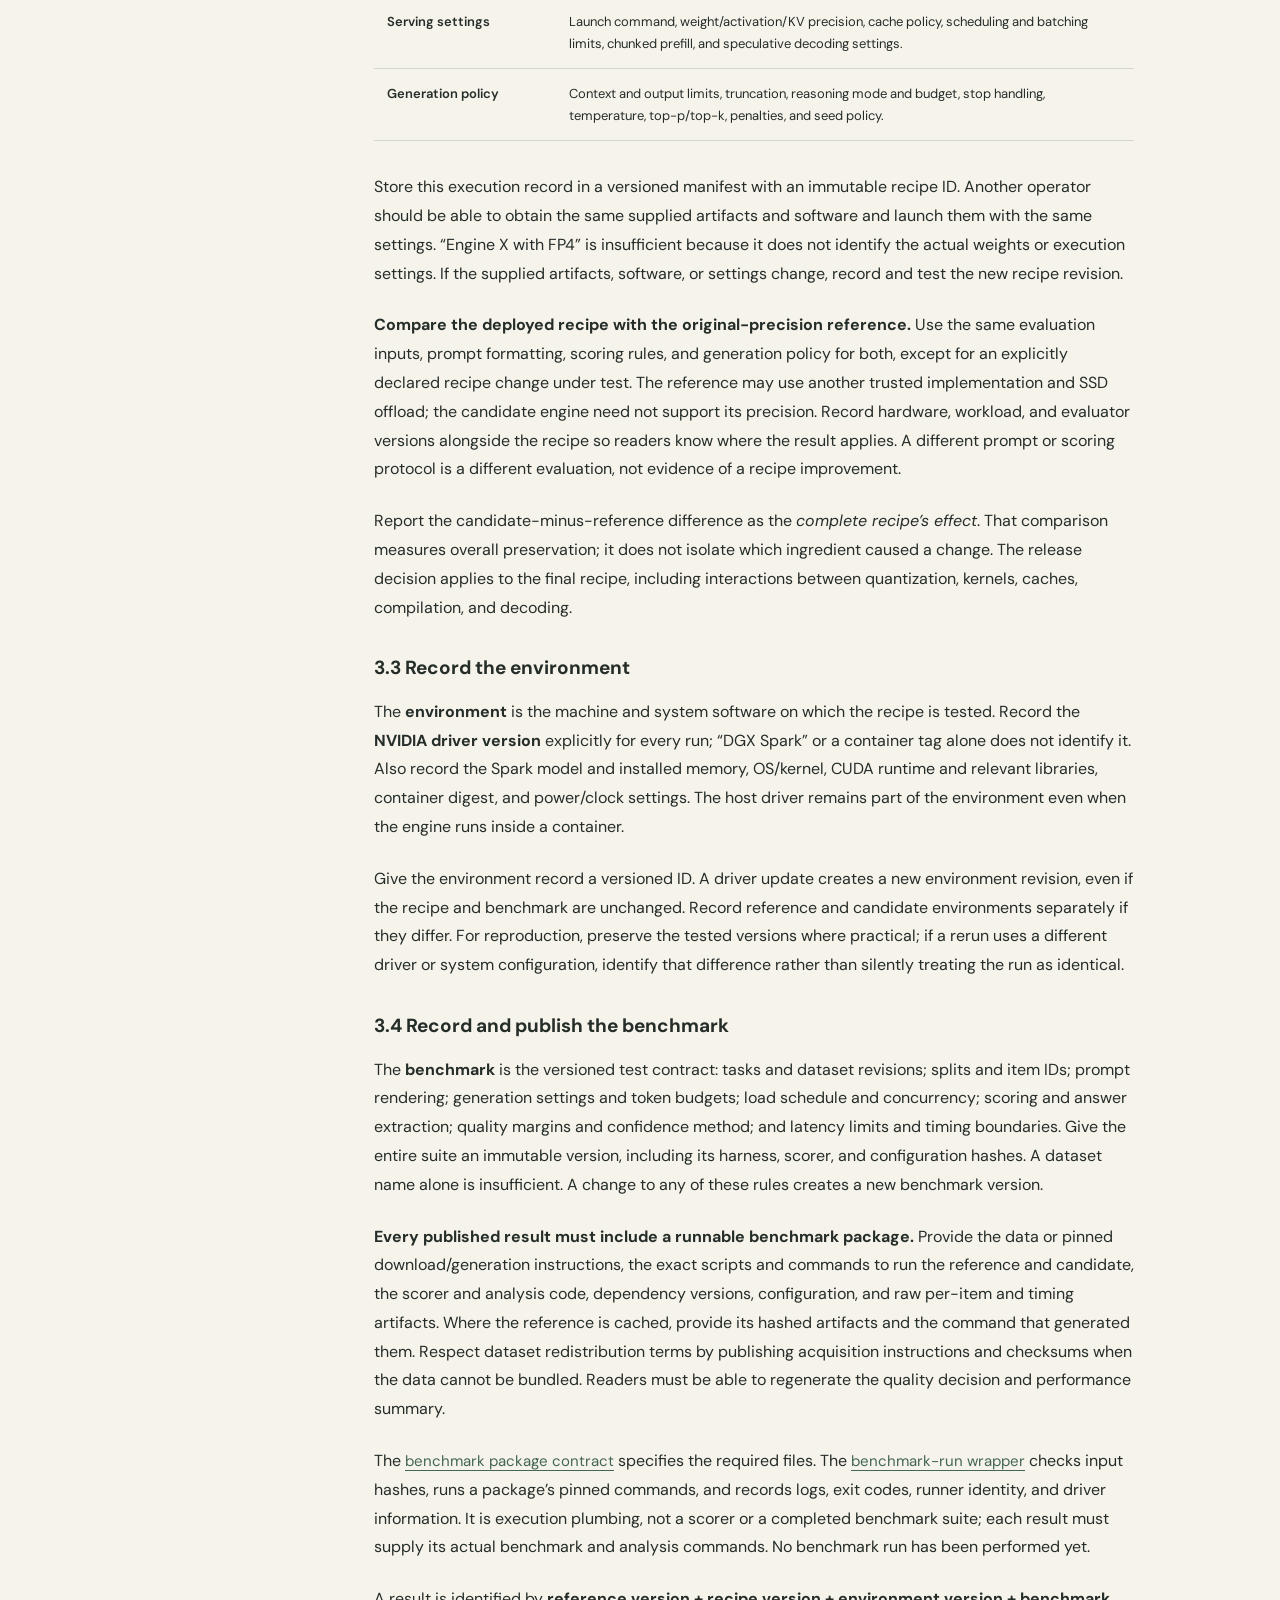
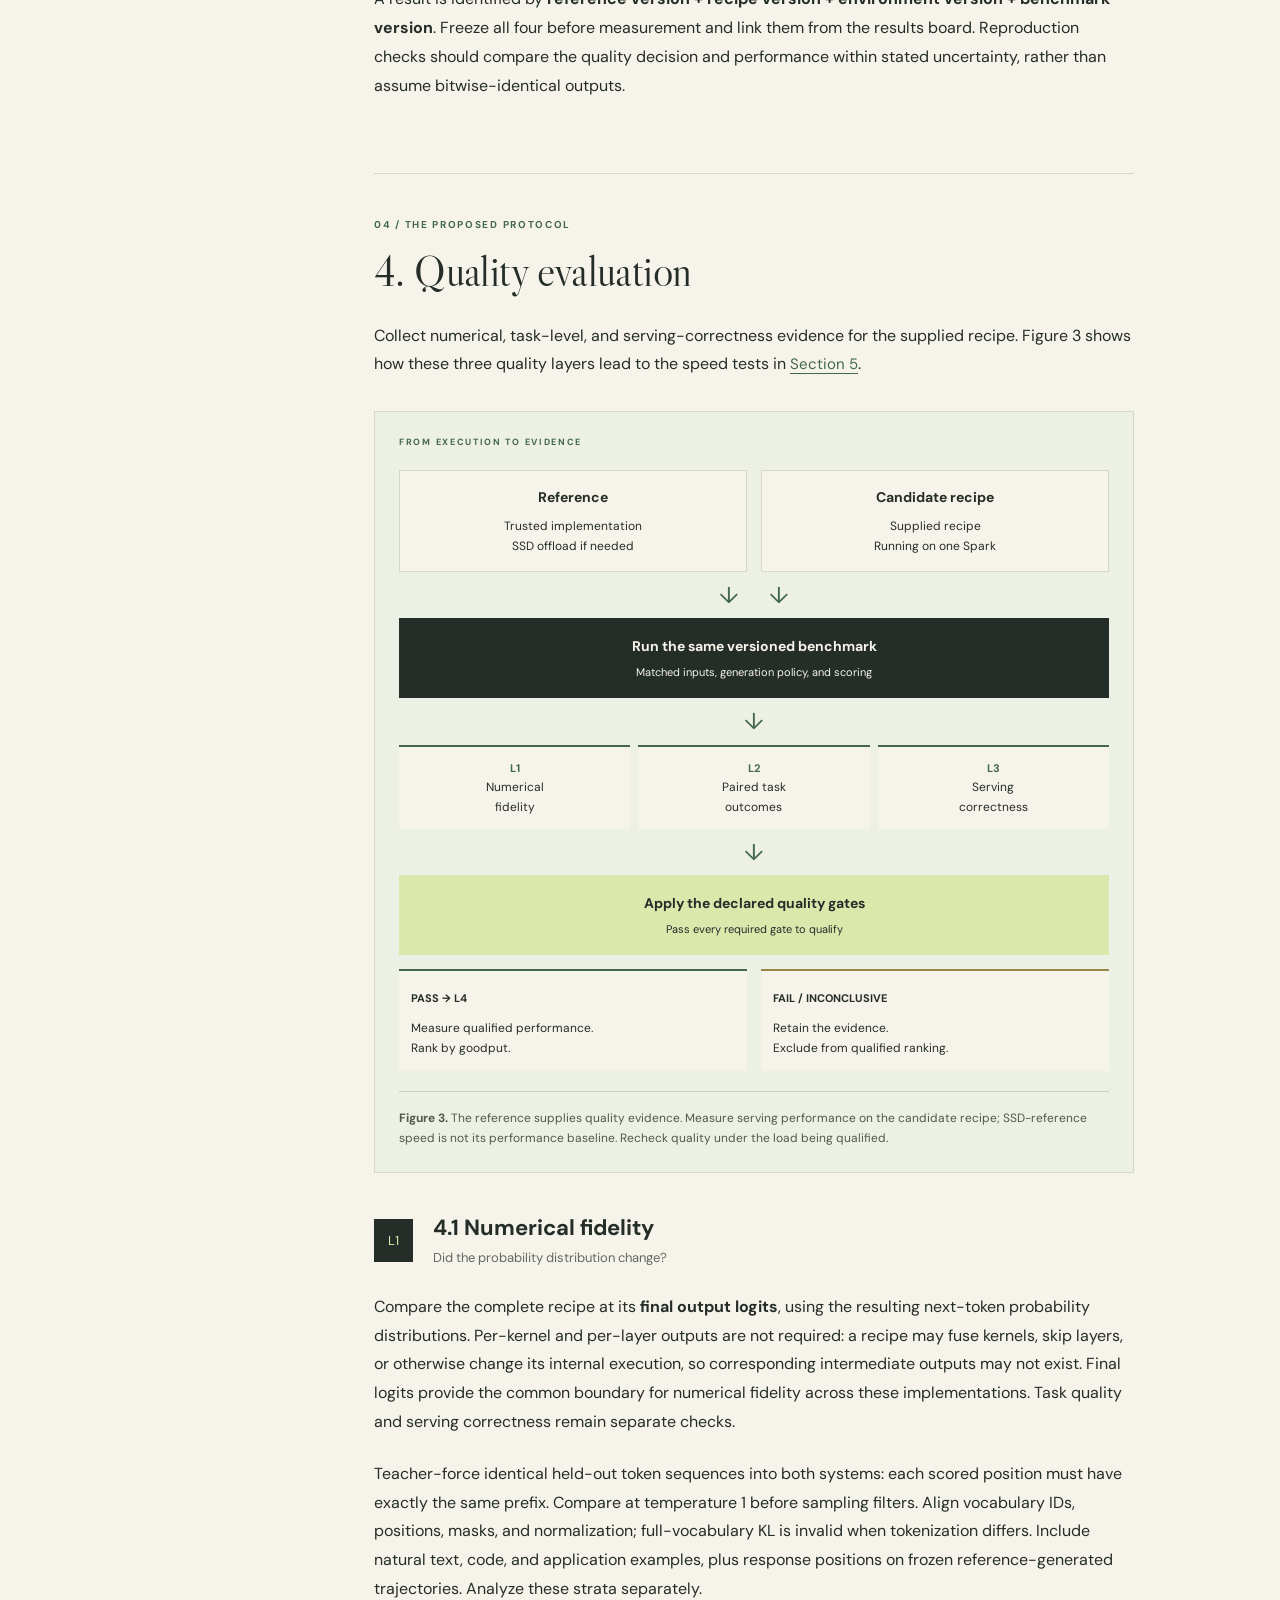
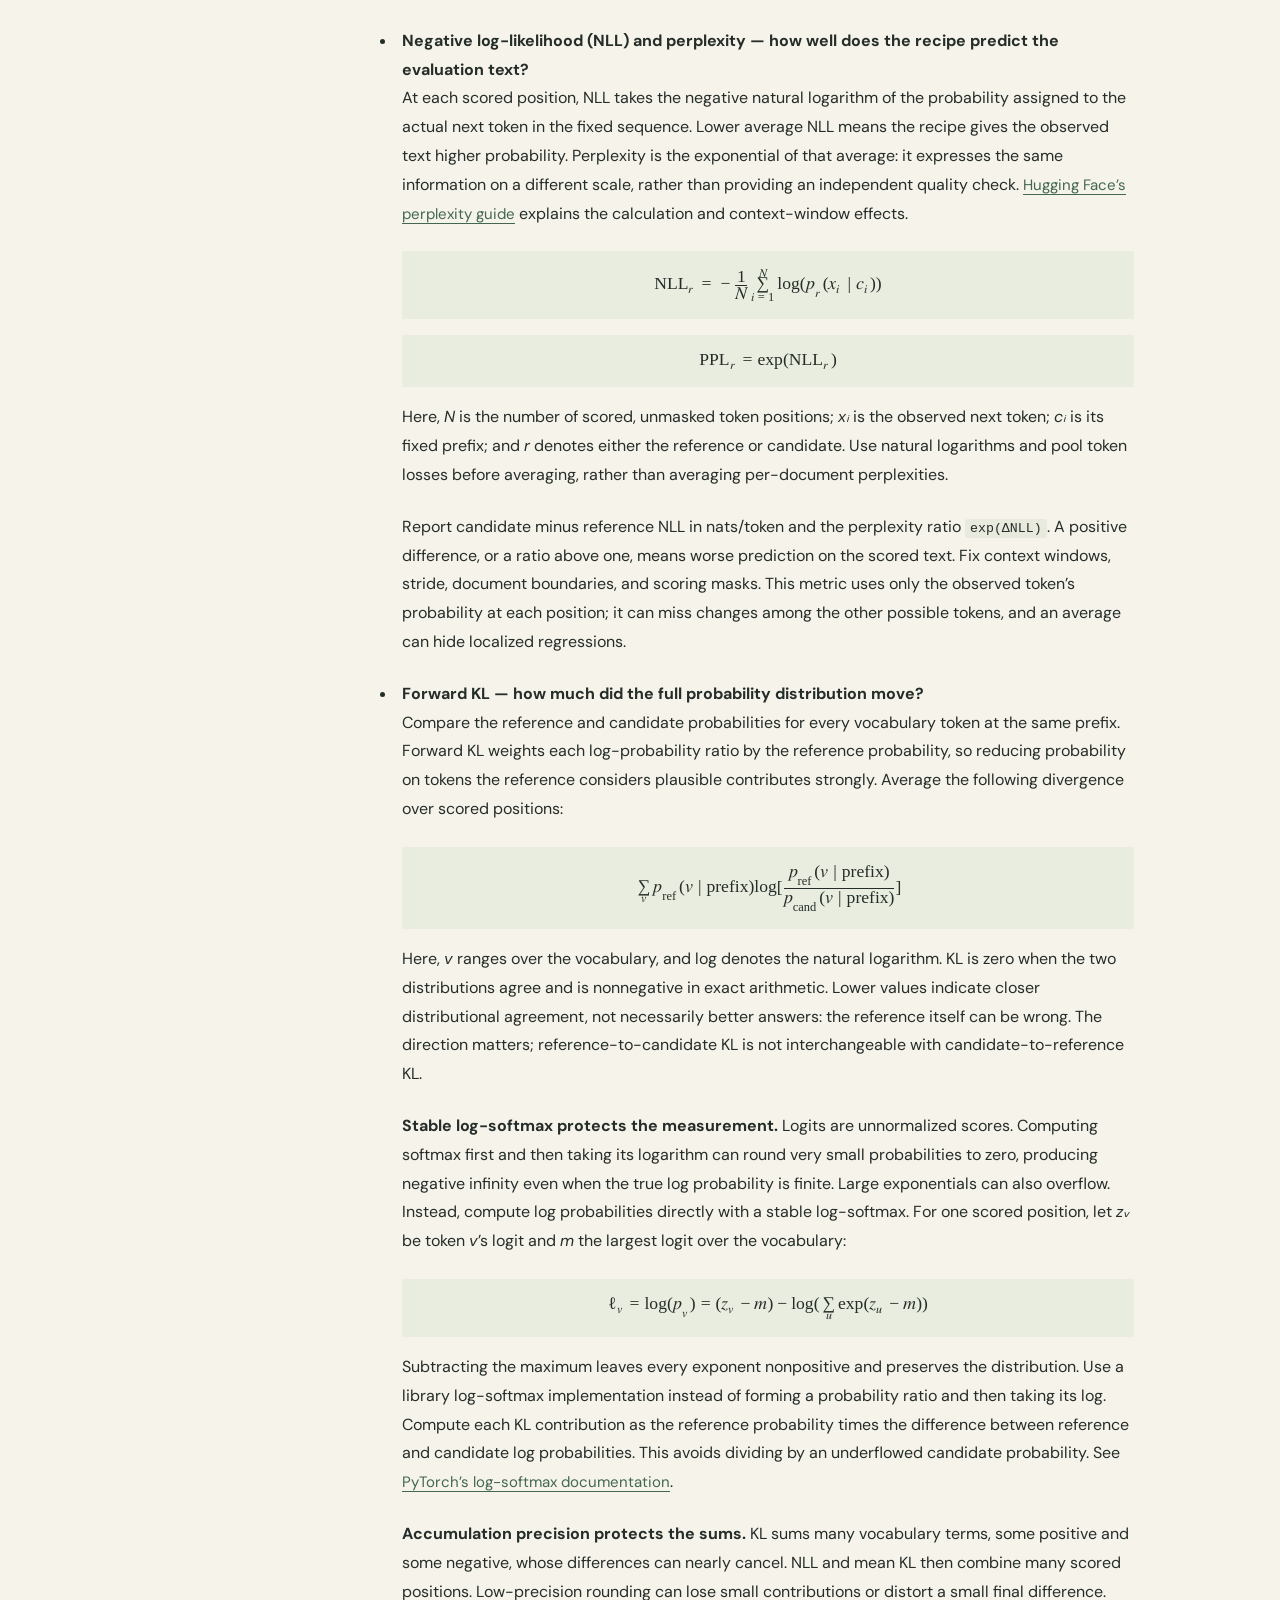
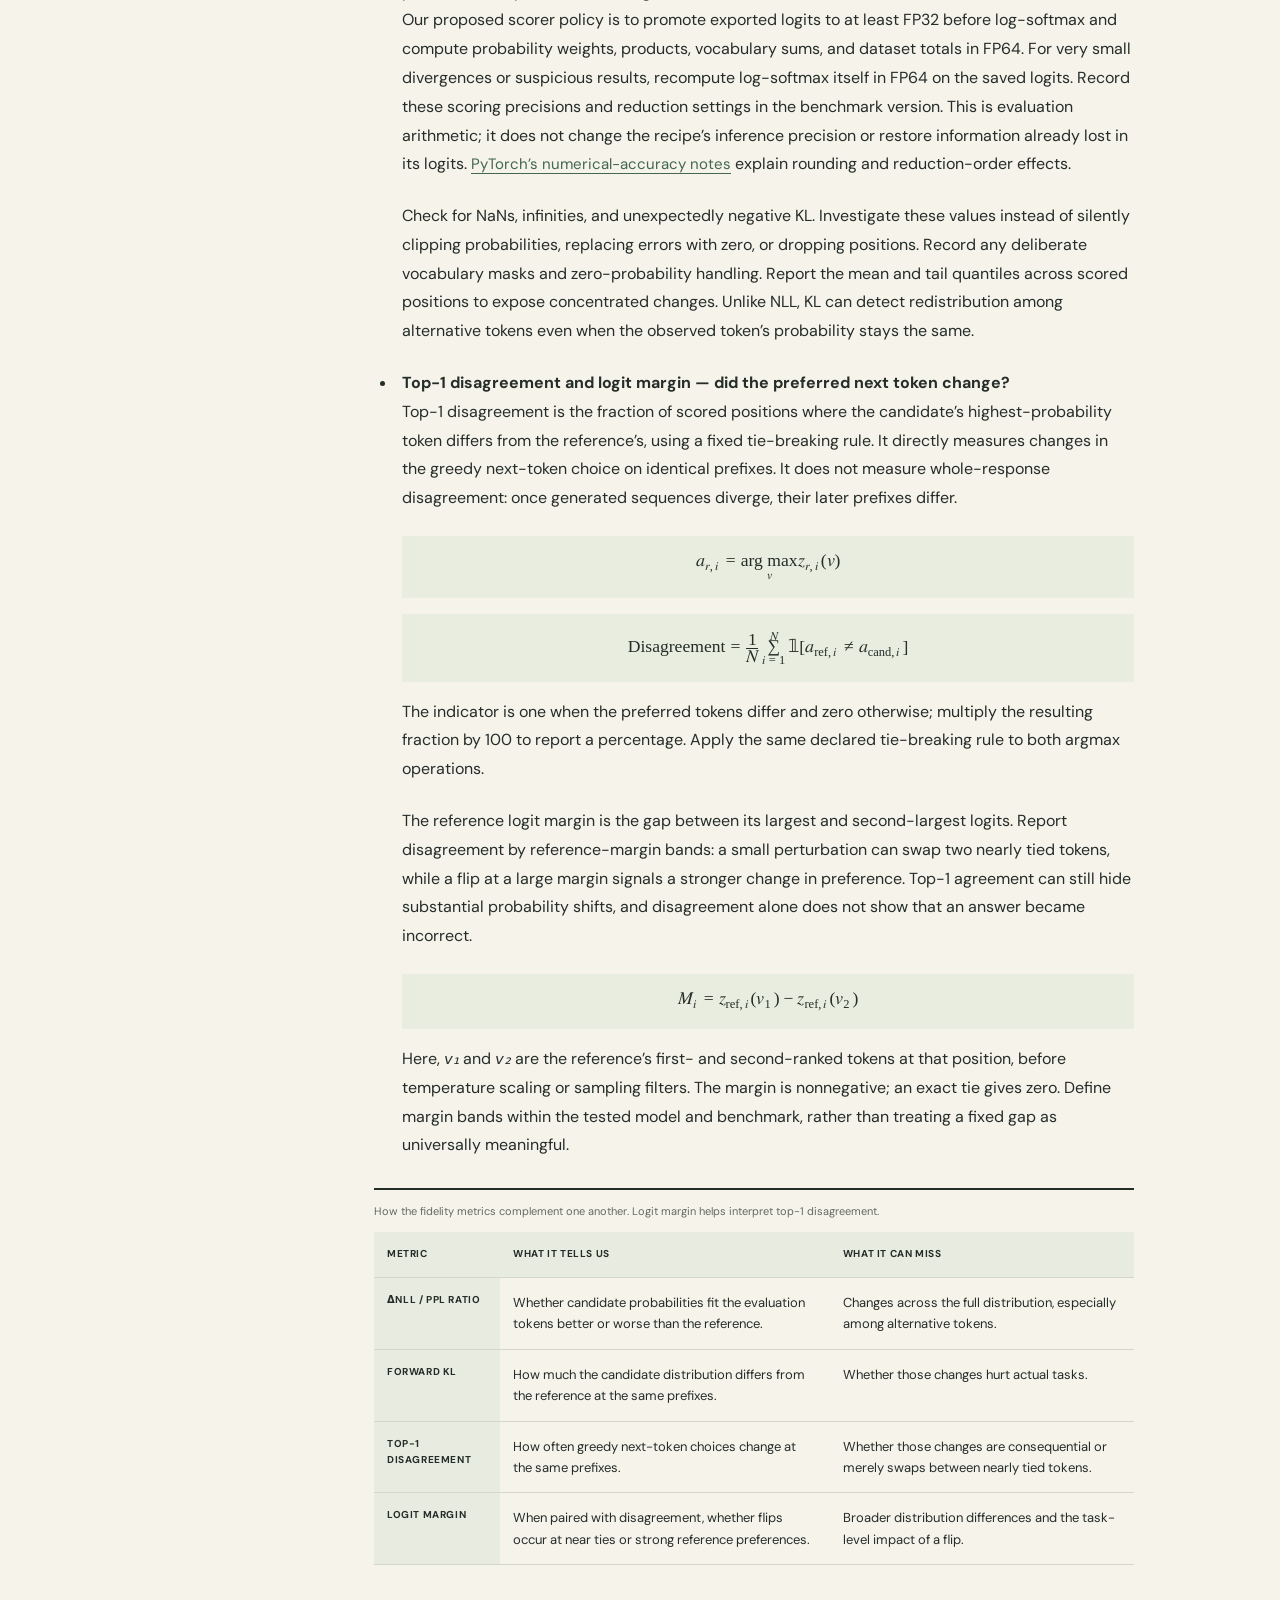
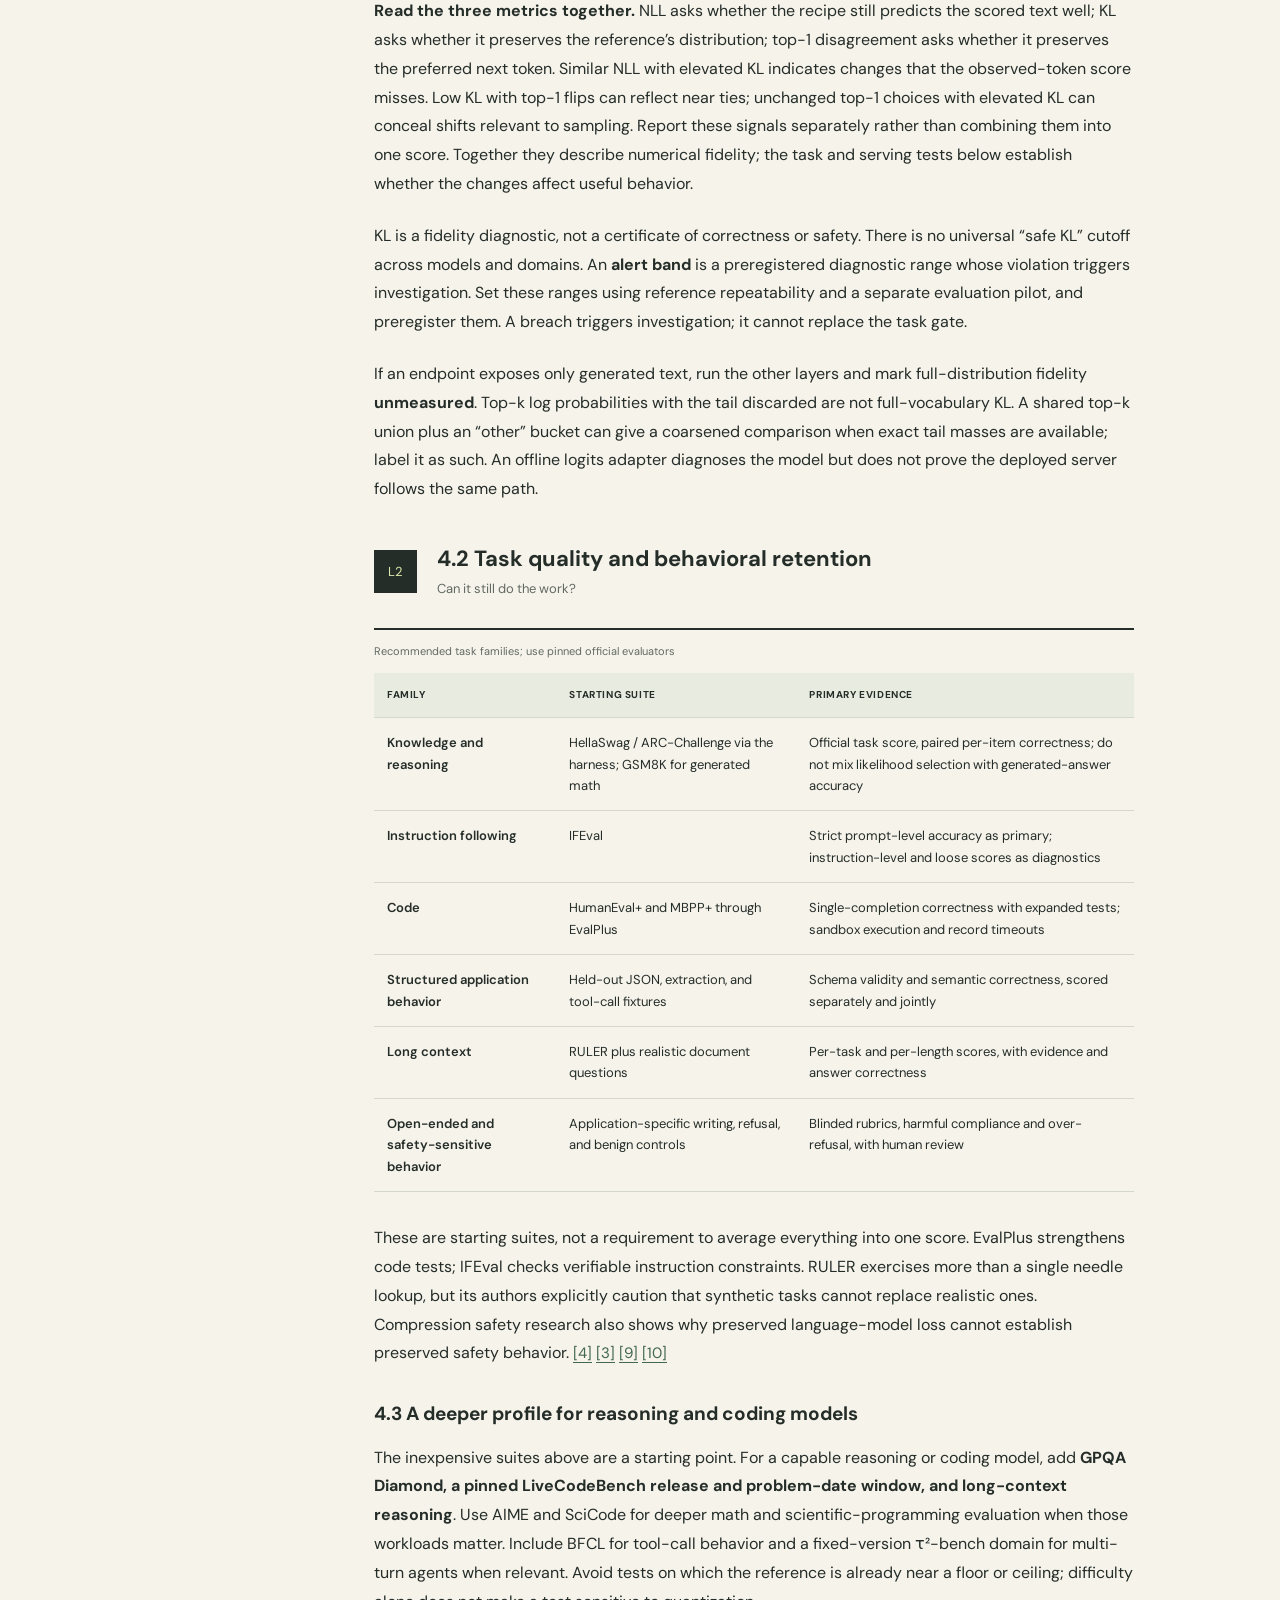
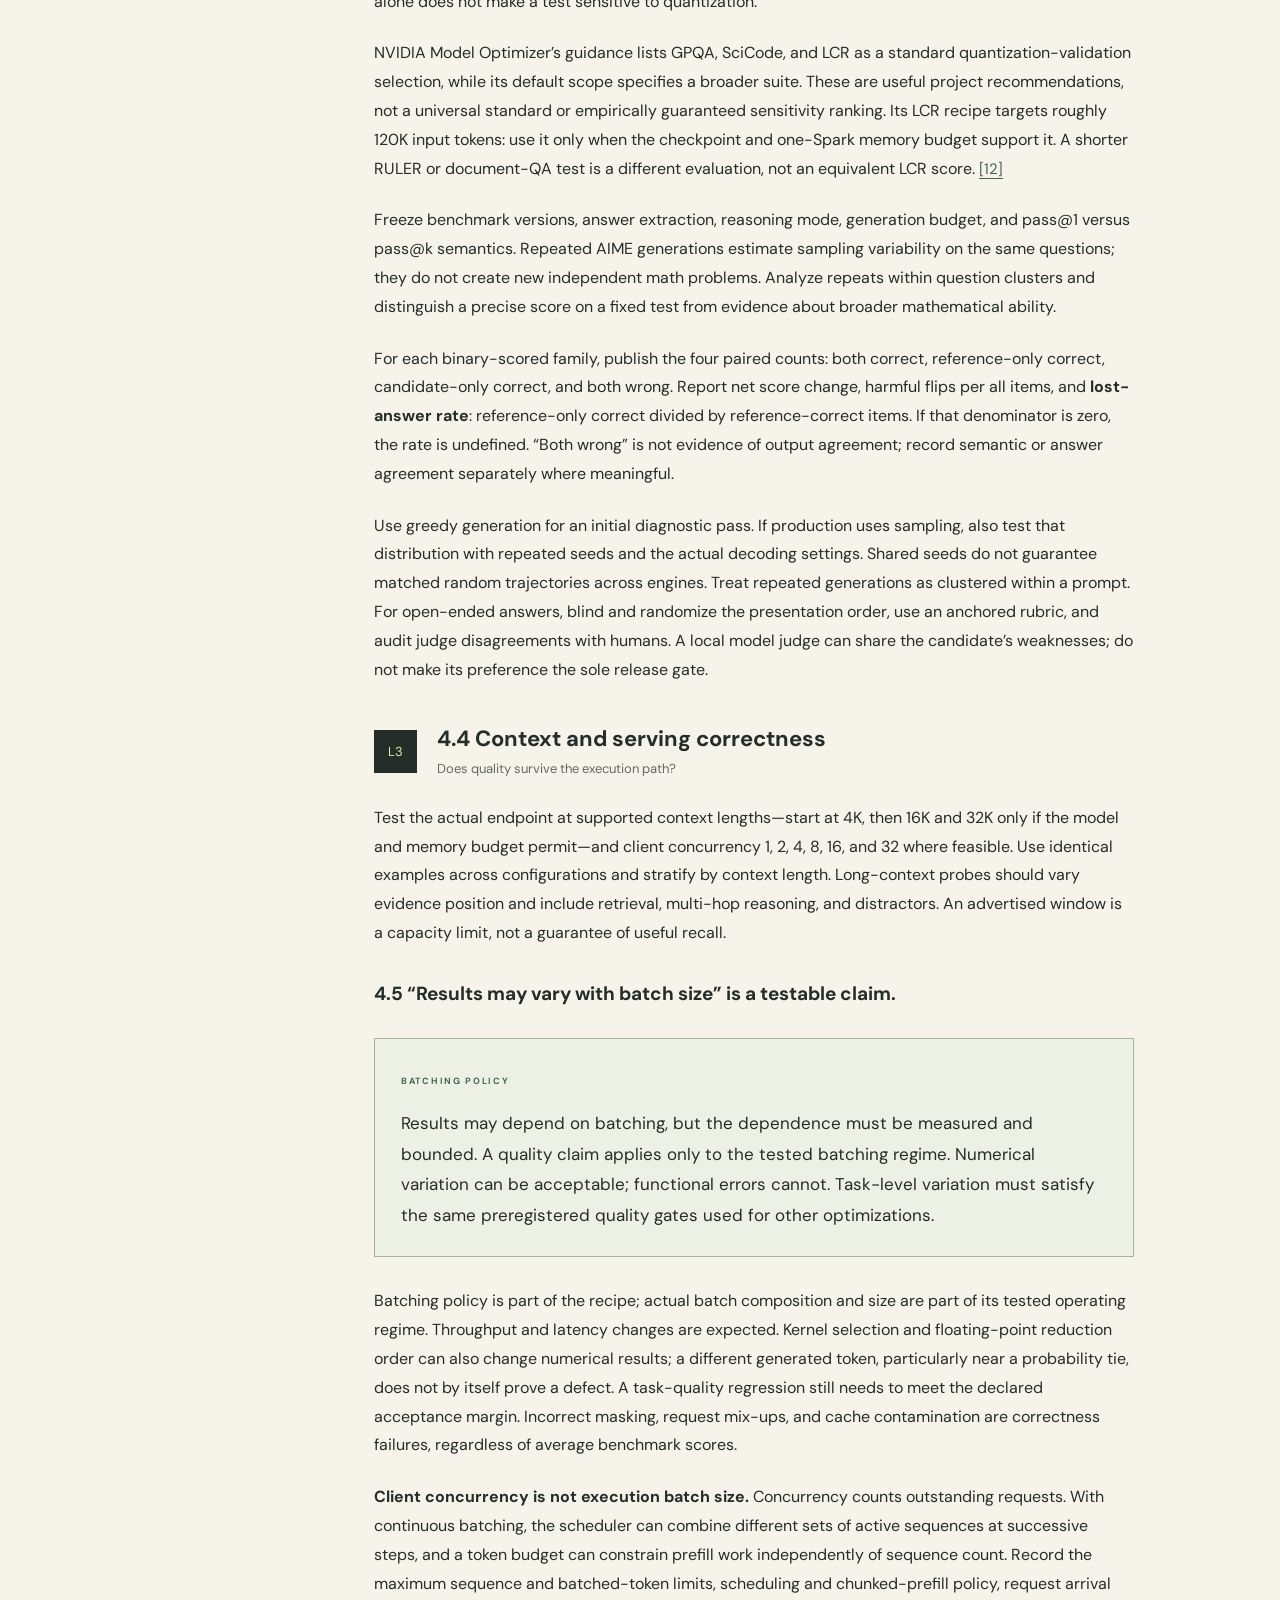
==== commit 8340cc4c: "Add comparison table for numerical fidelity metrics" ====
--- a/docs/index.html
+++ b/docs/index.html
@@ -131,6 +131,12 @@
 <div class="math-display"><math xmlns="http://www.w3.org/1998/Math/MathML" display="block" aria-label="Reference logit margin is its largest logit minus its second-largest logit at position i."><mrow><msub><mi>M</mi><mi>i</mi></msub><mo>=</mo><msub><mi>z</mi><mrow><mtext>ref</mtext><mo>,</mo><mi>i</mi></mrow></msub><mo>(</mo><msub><mi>v</mi><mn>1</mn></msub><mo>)</mo><mo>−</mo><msub><mi>z</mi><mrow><mtext>ref</mtext><mo>,</mo><mi>i</mi></mrow></msub><mo>(</mo><msub><mi>v</mi><mn>2</mn></msub><mo>)</mo></mrow></math></div>
 <p>Here, <em>v₁</em> and <em>v₂</em> are the reference’s first- and second-ranked tokens at that position, before temperature scaling or sampling filters. The margin is nonnegative; an exact tie gives zero. Define margin bands within the tested model and benchmark, rather than treating a fixed gap as universally meaningful.</p></li>
 </ul>
+<div class="table-wrap"><table><caption>How the fidelity metrics complement one another. Logit margin helps interpret top-1 disagreement.</caption><thead><tr><th scope="col">Metric</th><th scope="col">What it tells us</th><th scope="col">What it can miss</th></tr></thead><tbody>
+<tr><th scope="row">ΔNLL / PPL ratio</th><td>Whether candidate probabilities fit the evaluation tokens better or worse than the reference.</td><td>Changes across the full distribution, especially among alternative tokens.</td></tr>
+<tr><th scope="row">Forward KL</th><td>How much the candidate distribution differs from the reference at the same prefixes.</td><td>Whether those changes hurt actual tasks.</td></tr>
+<tr><th scope="row">Top-1 disagreement</th><td>How often greedy next-token choices change at the same prefixes.</td><td>Whether those changes are consequential or merely swaps between nearly tied tokens.</td></tr>
+<tr><th scope="row">Logit margin</th><td>When paired with disagreement, whether flips occur at near ties or strong reference preferences.</td><td>Broader distribution differences and the task-level impact of a flip.</td></tr>
+</tbody></table></div>
 <p><strong>Read the three metrics together.</strong> NLL asks whether the recipe still predicts the scored text well; KL asks whether it preserves the reference’s distribution; top-1 disagreement asks whether it preserves the preferred next token. Similar NLL with elevated KL indicates changes that the observed-token score misses. Low KL with top-1 flips can reflect near ties; unchanged top-1 choices with elevated KL can conceal shifts relevant to sampling. Report these signals separately rather than combining them into one score. Together they describe numerical fidelity; the task and serving tests below establish whether the changes affect useful behavior.</p>
 <p>KL is a fidelity diagnostic, not a certificate of correctness or safety. There is no universal “safe KL” cutoff across models and domains. An <strong>alert band</strong> is a preregistered diagnostic range whose violation triggers investigation. Set these ranges using reference repeatability and a separate evaluation pilot, and preregister them. A breach triggers investigation; it cannot replace the task gate.</p>
 <p>If an endpoint exposes only generated text, run the other layers and mark full-distribution fidelity <strong>unmeasured</strong>. Top-k log probabilities with the tail discarded are not full-vocabulary KL. A shared top-k union plus an “other” bucket can give a coarsened comparison when exact tail masses are available; label it as such. An offline logits adapter diagnoses the model but does not prove the deployed server follows the same path.</p>
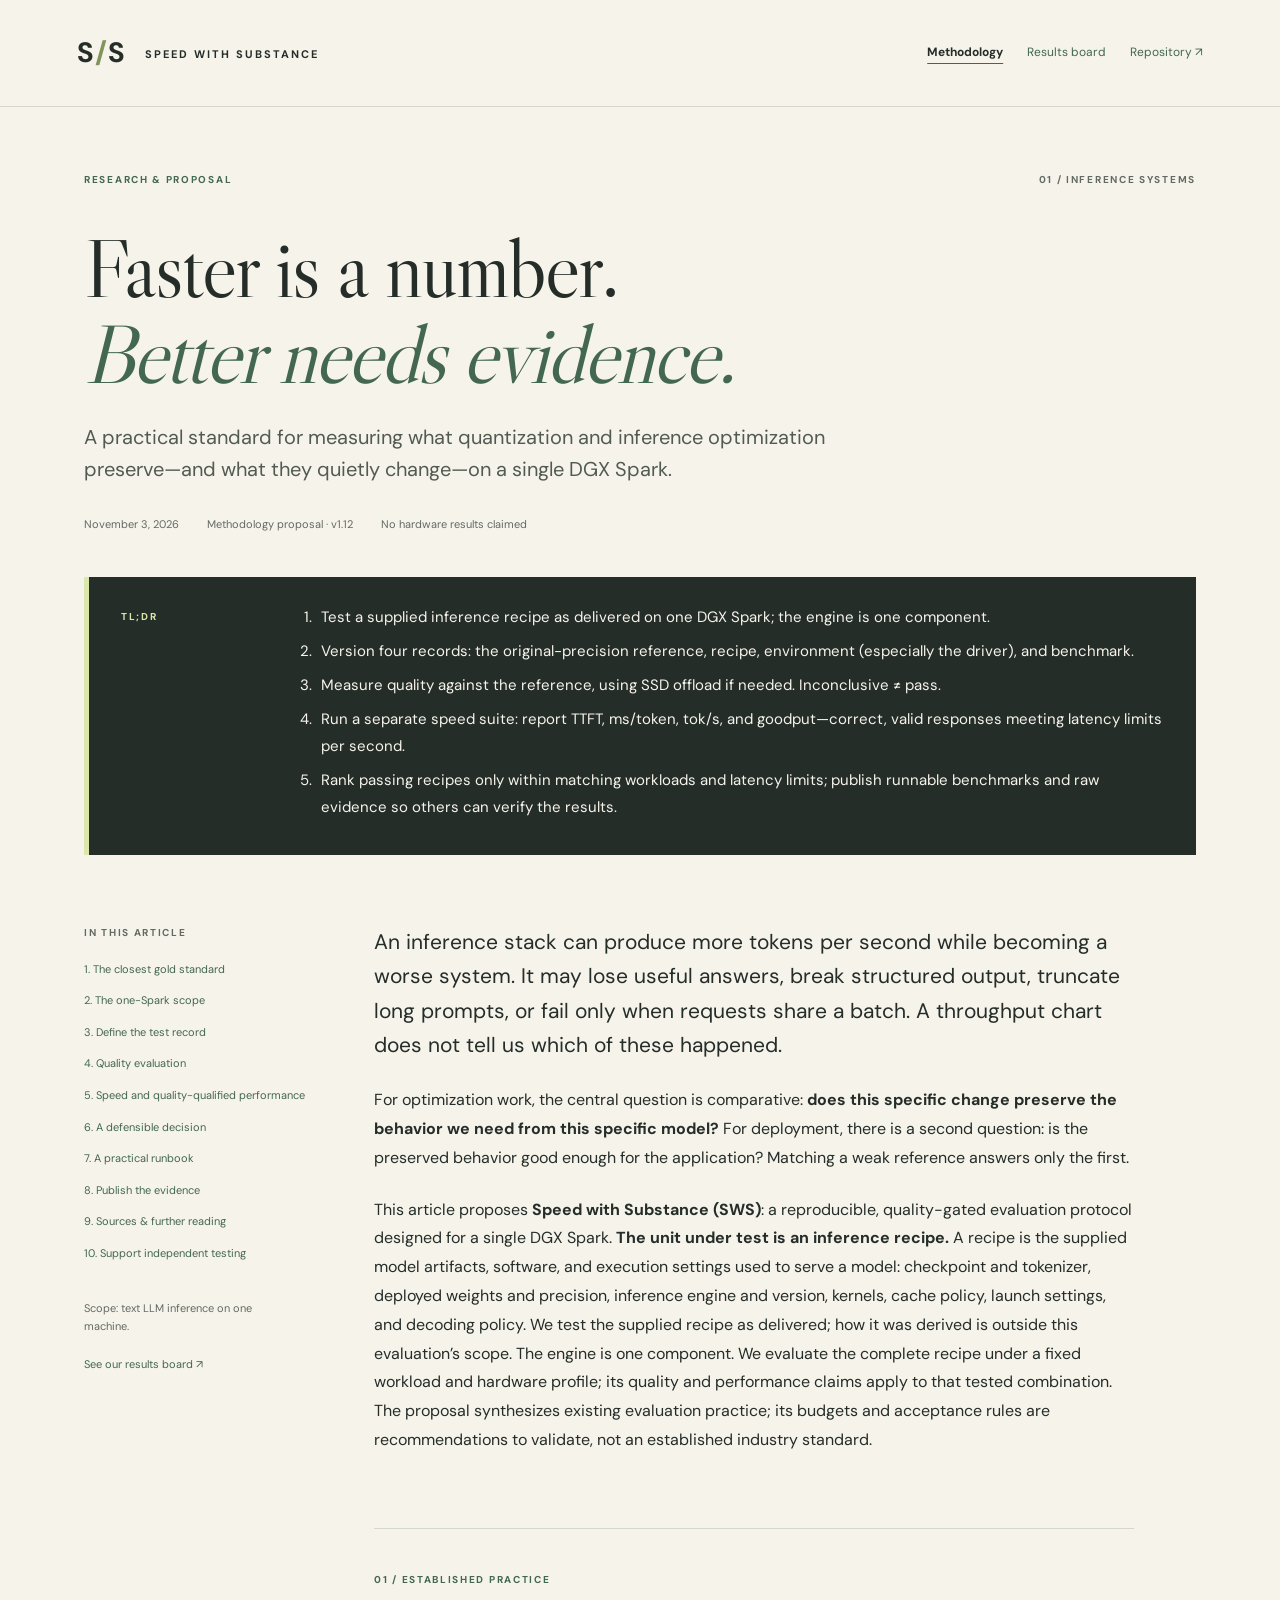
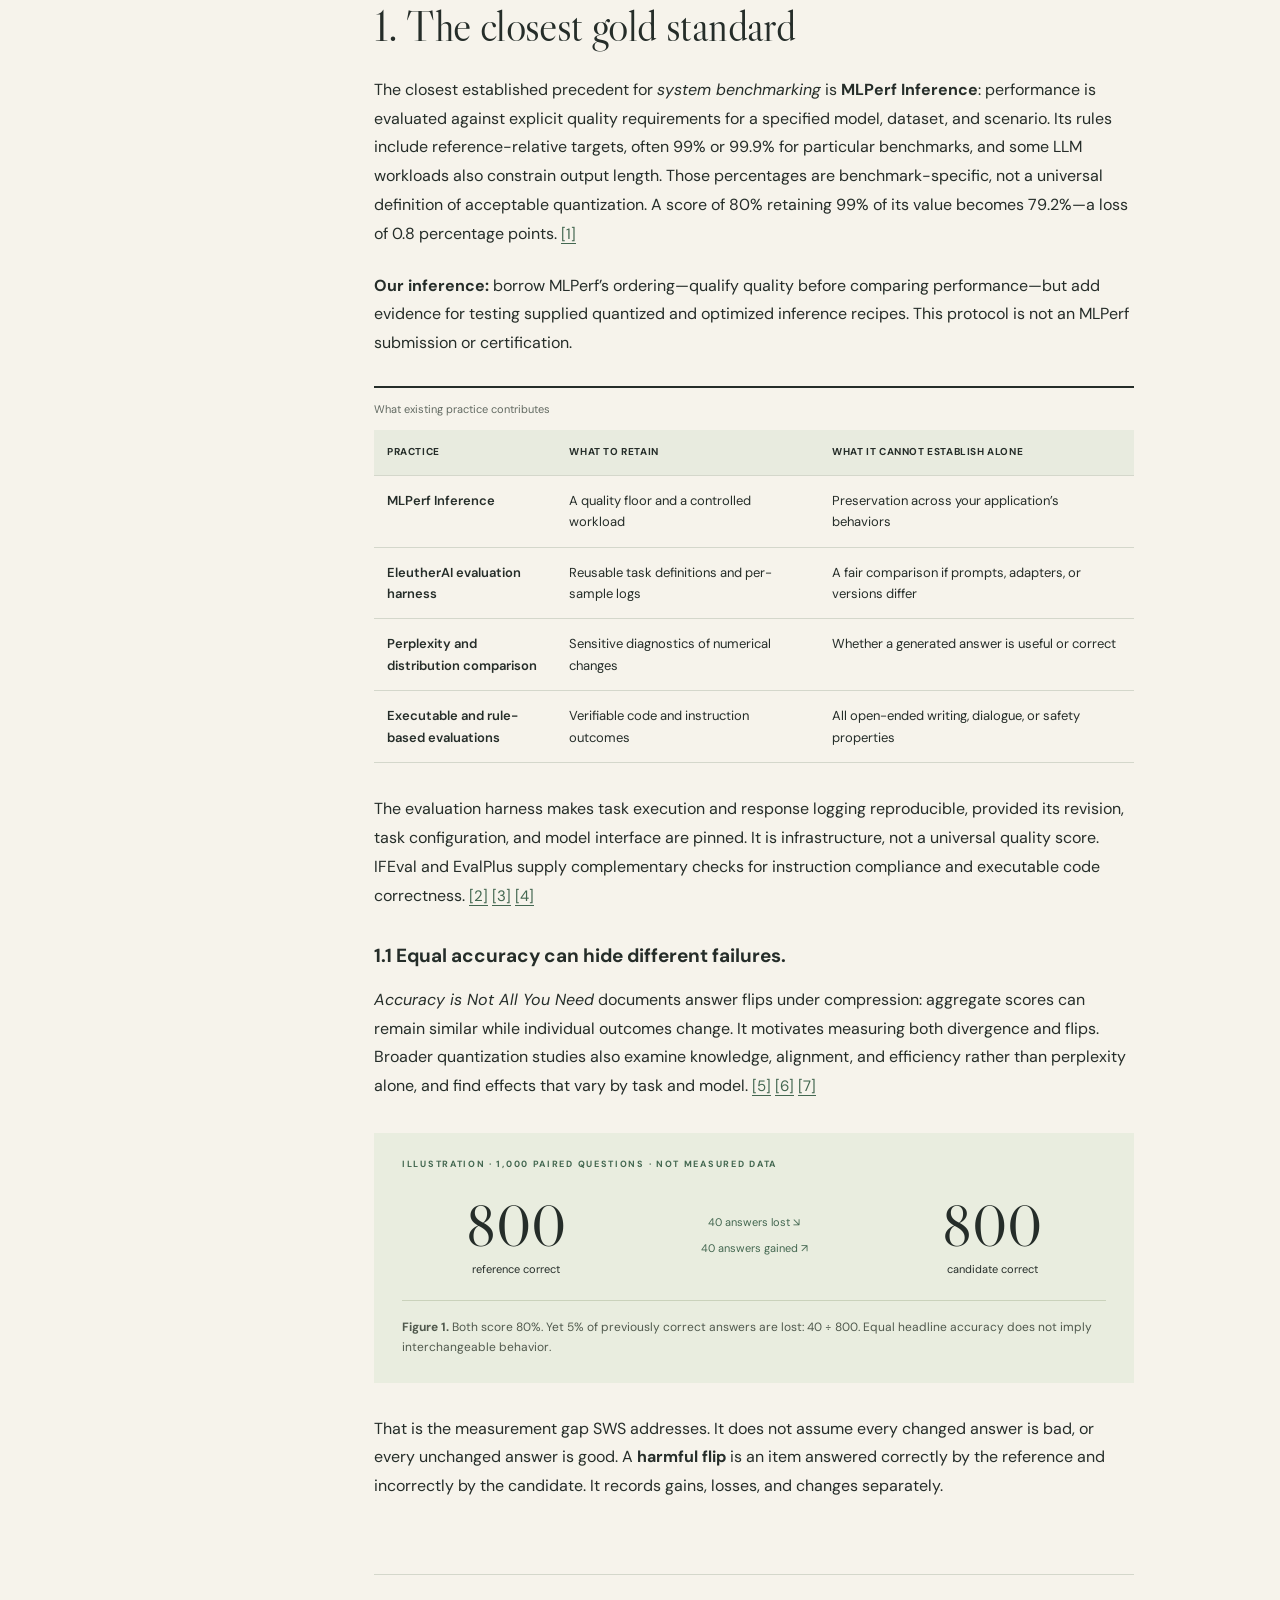
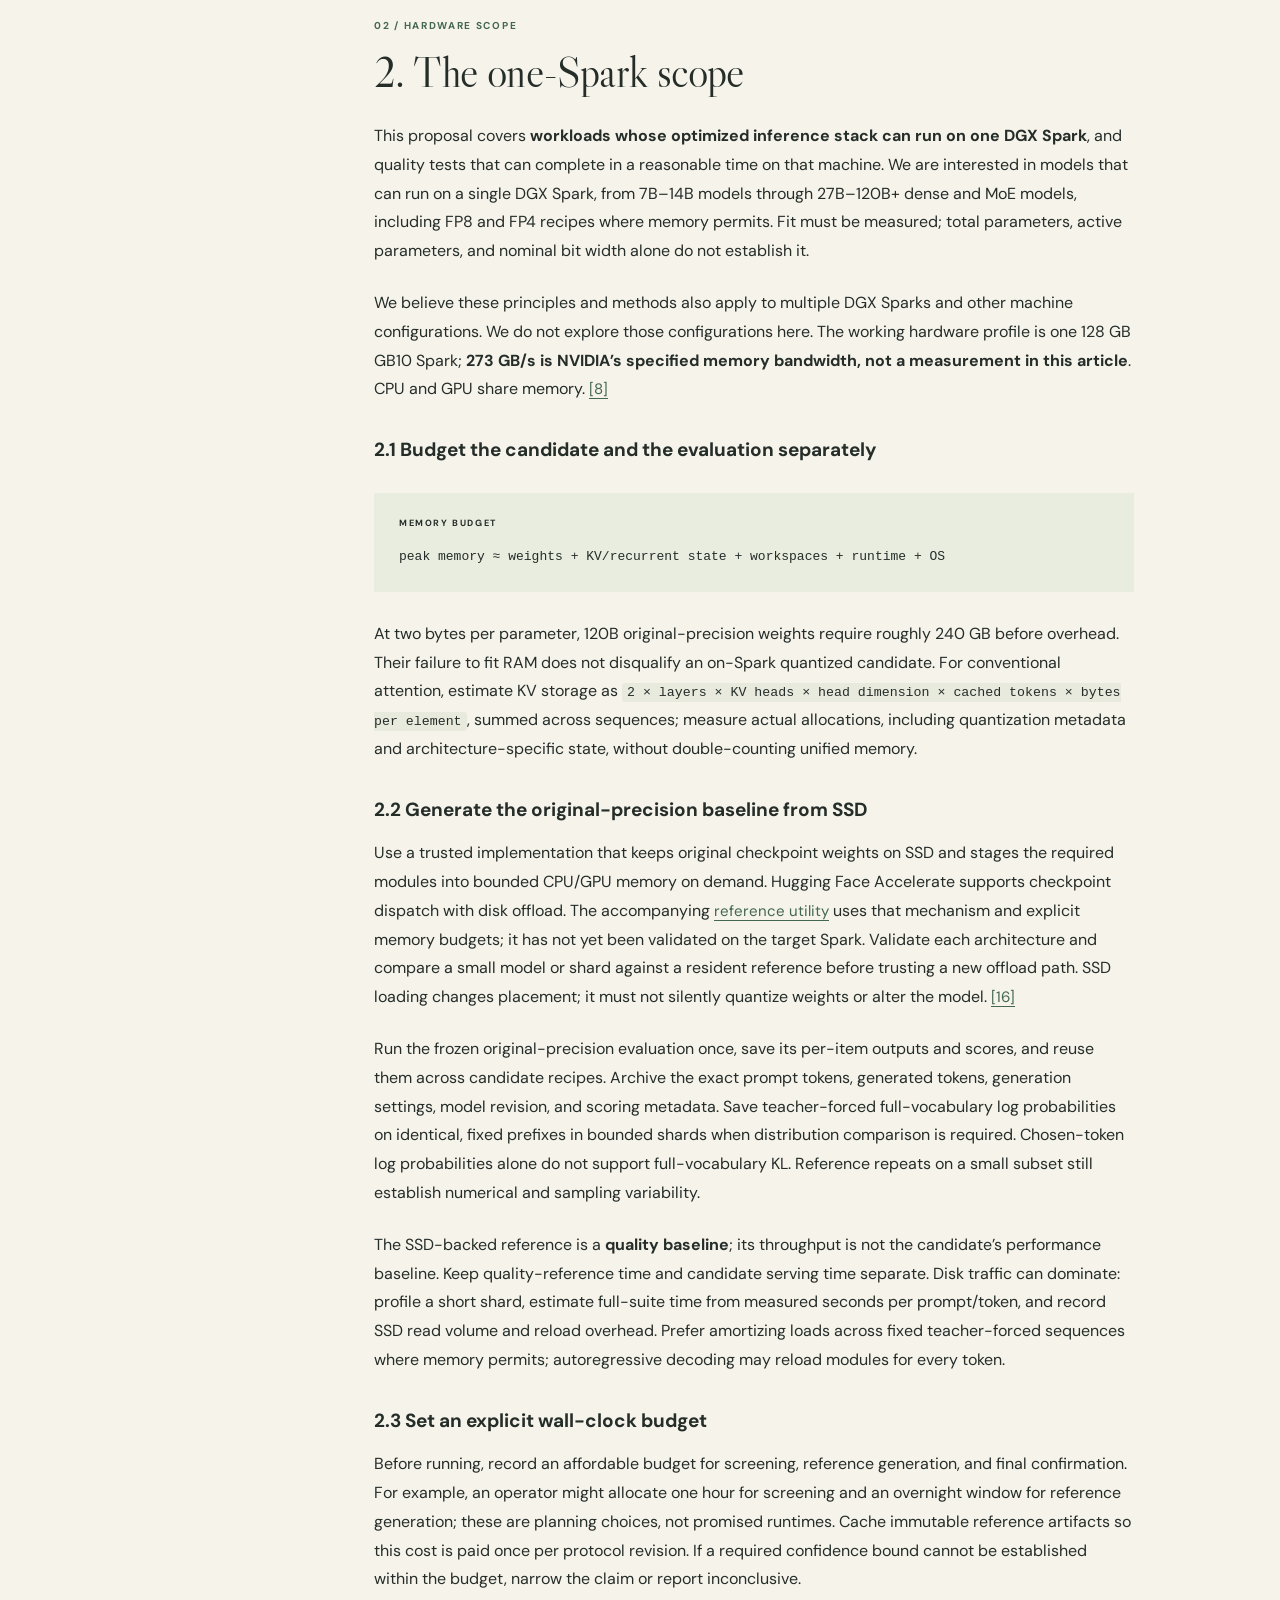
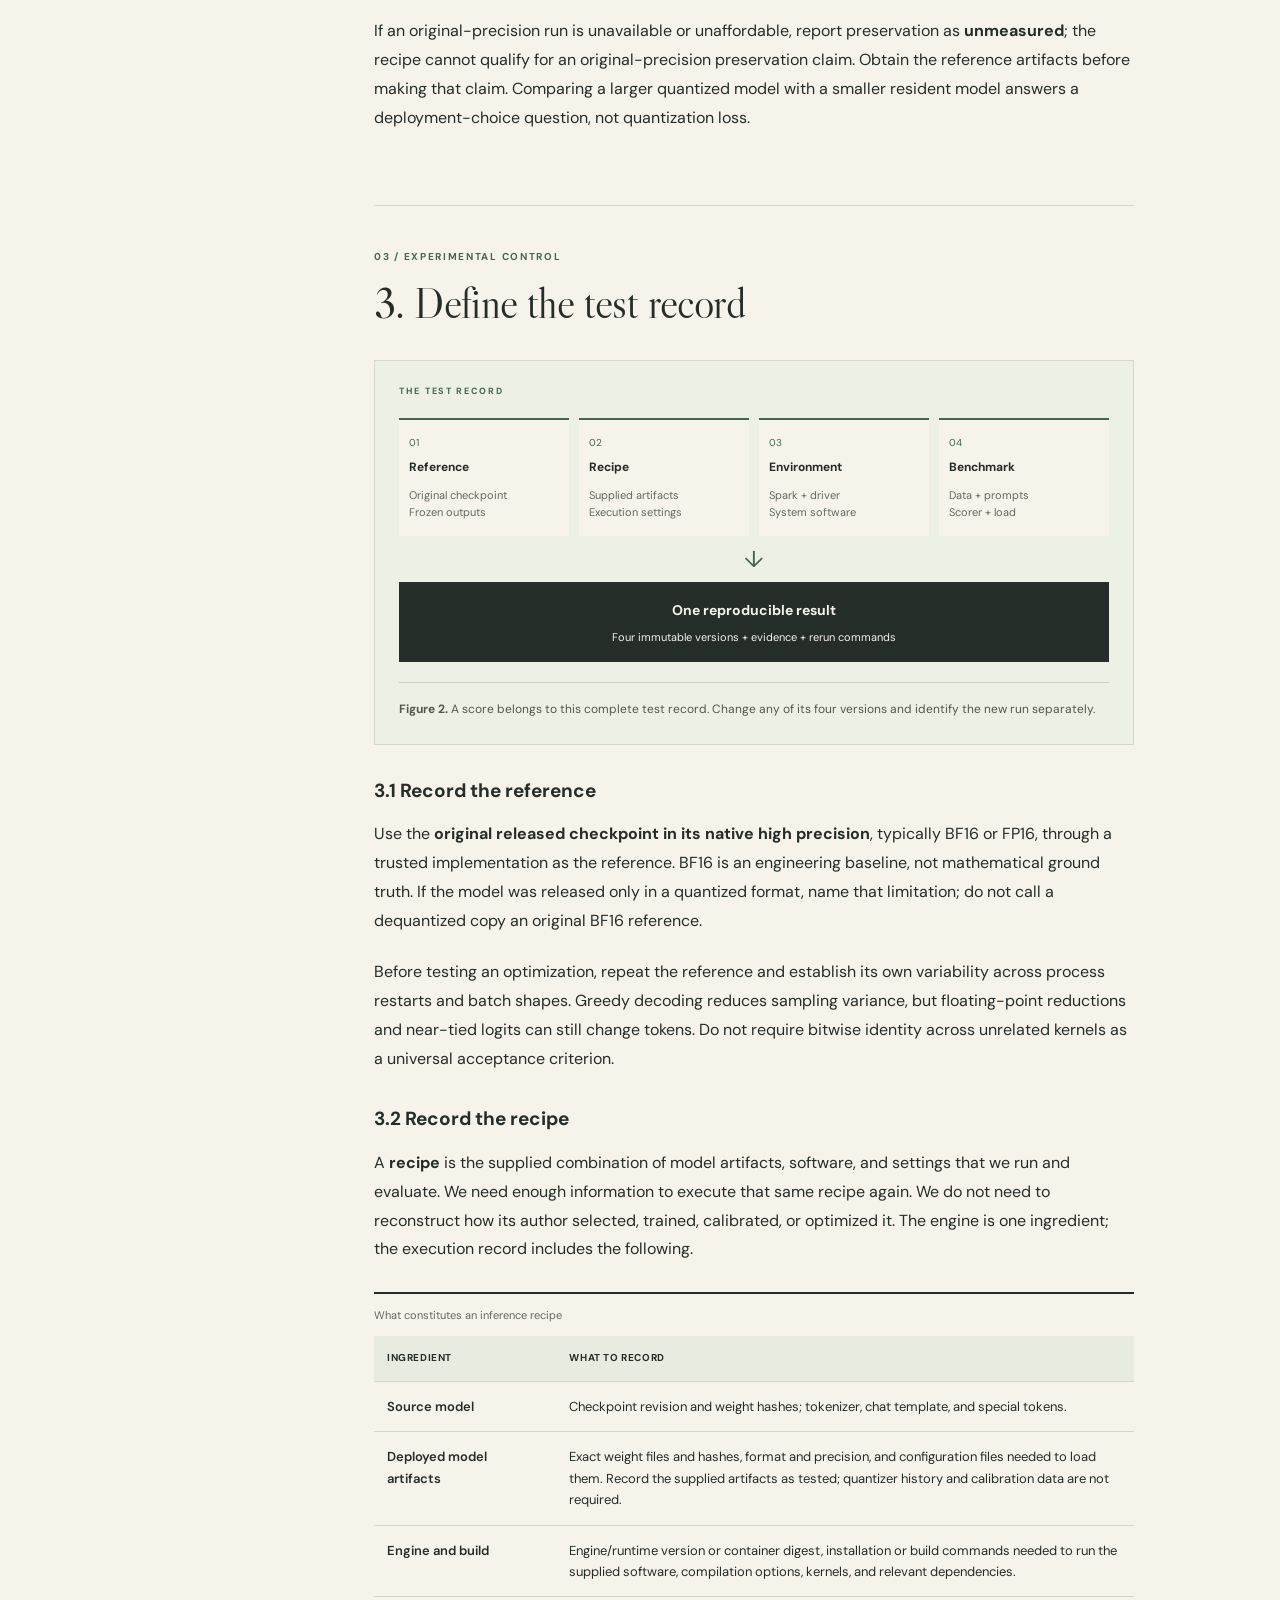
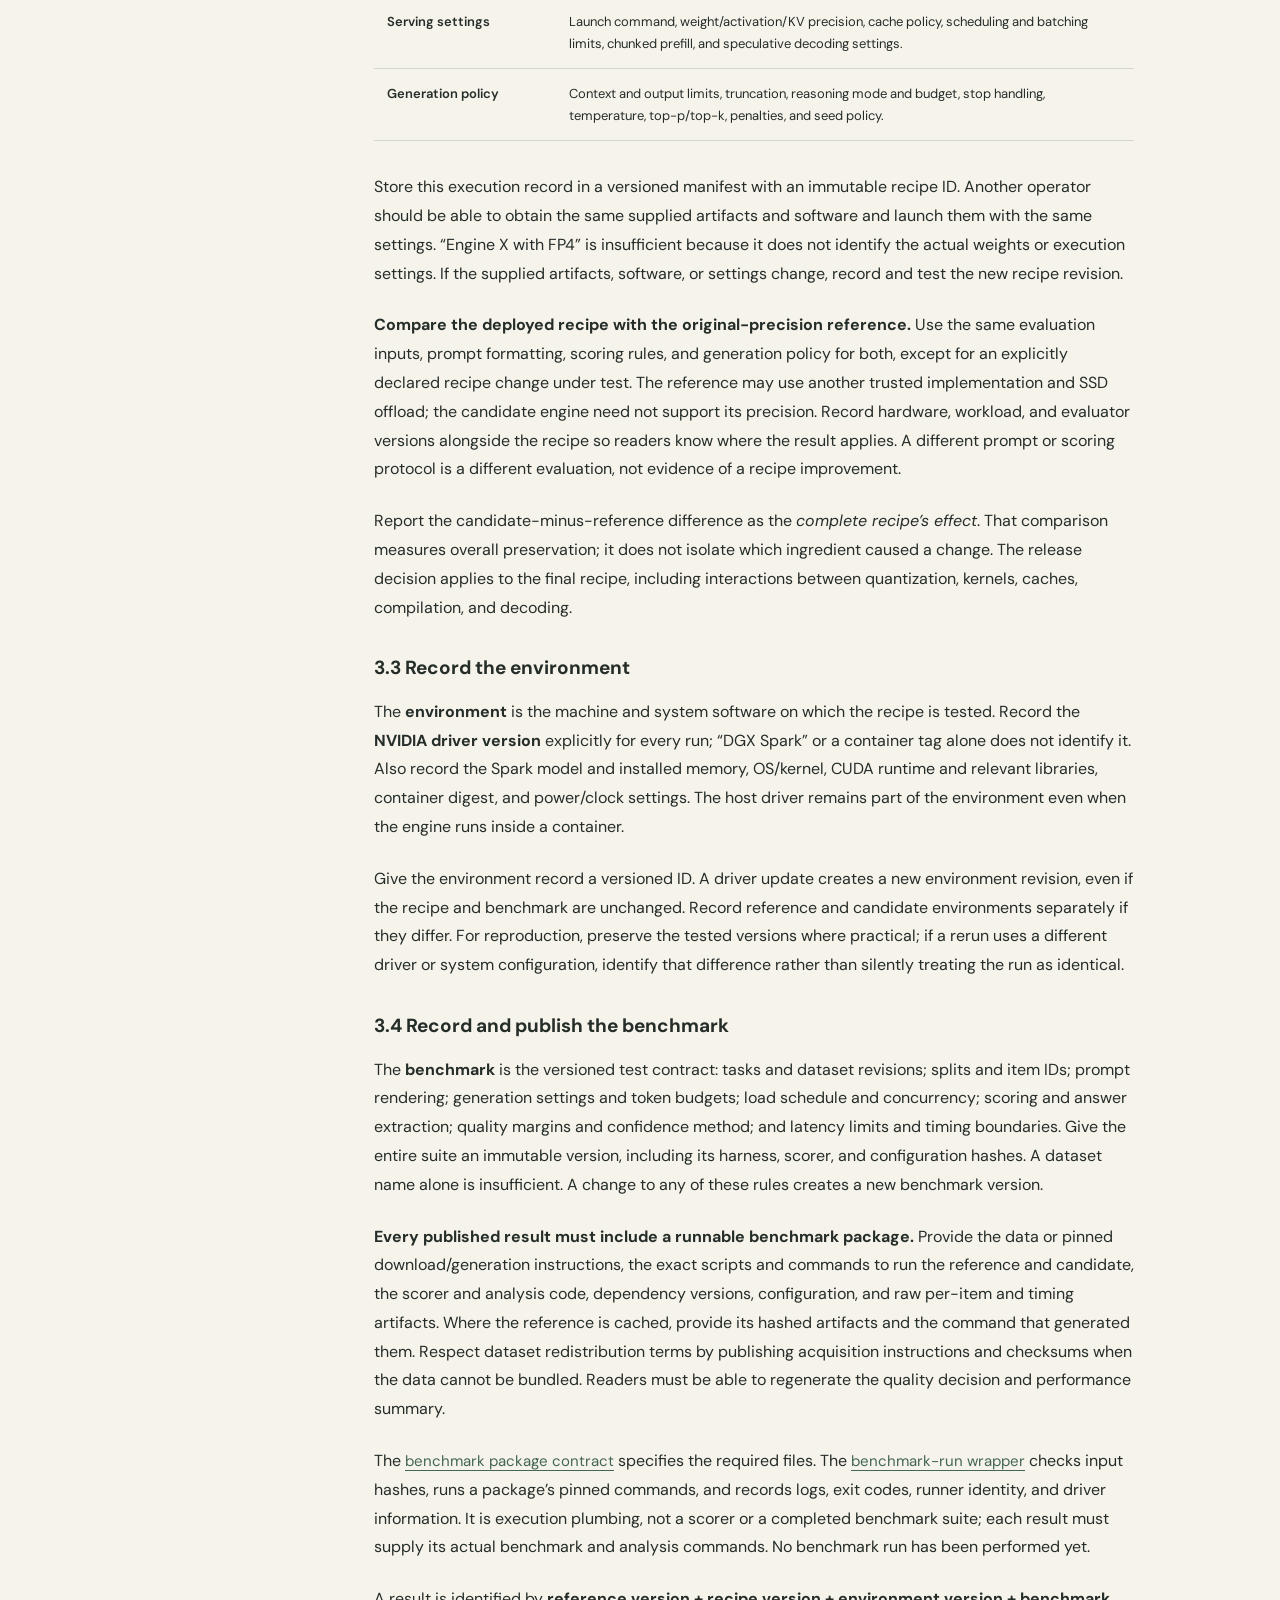
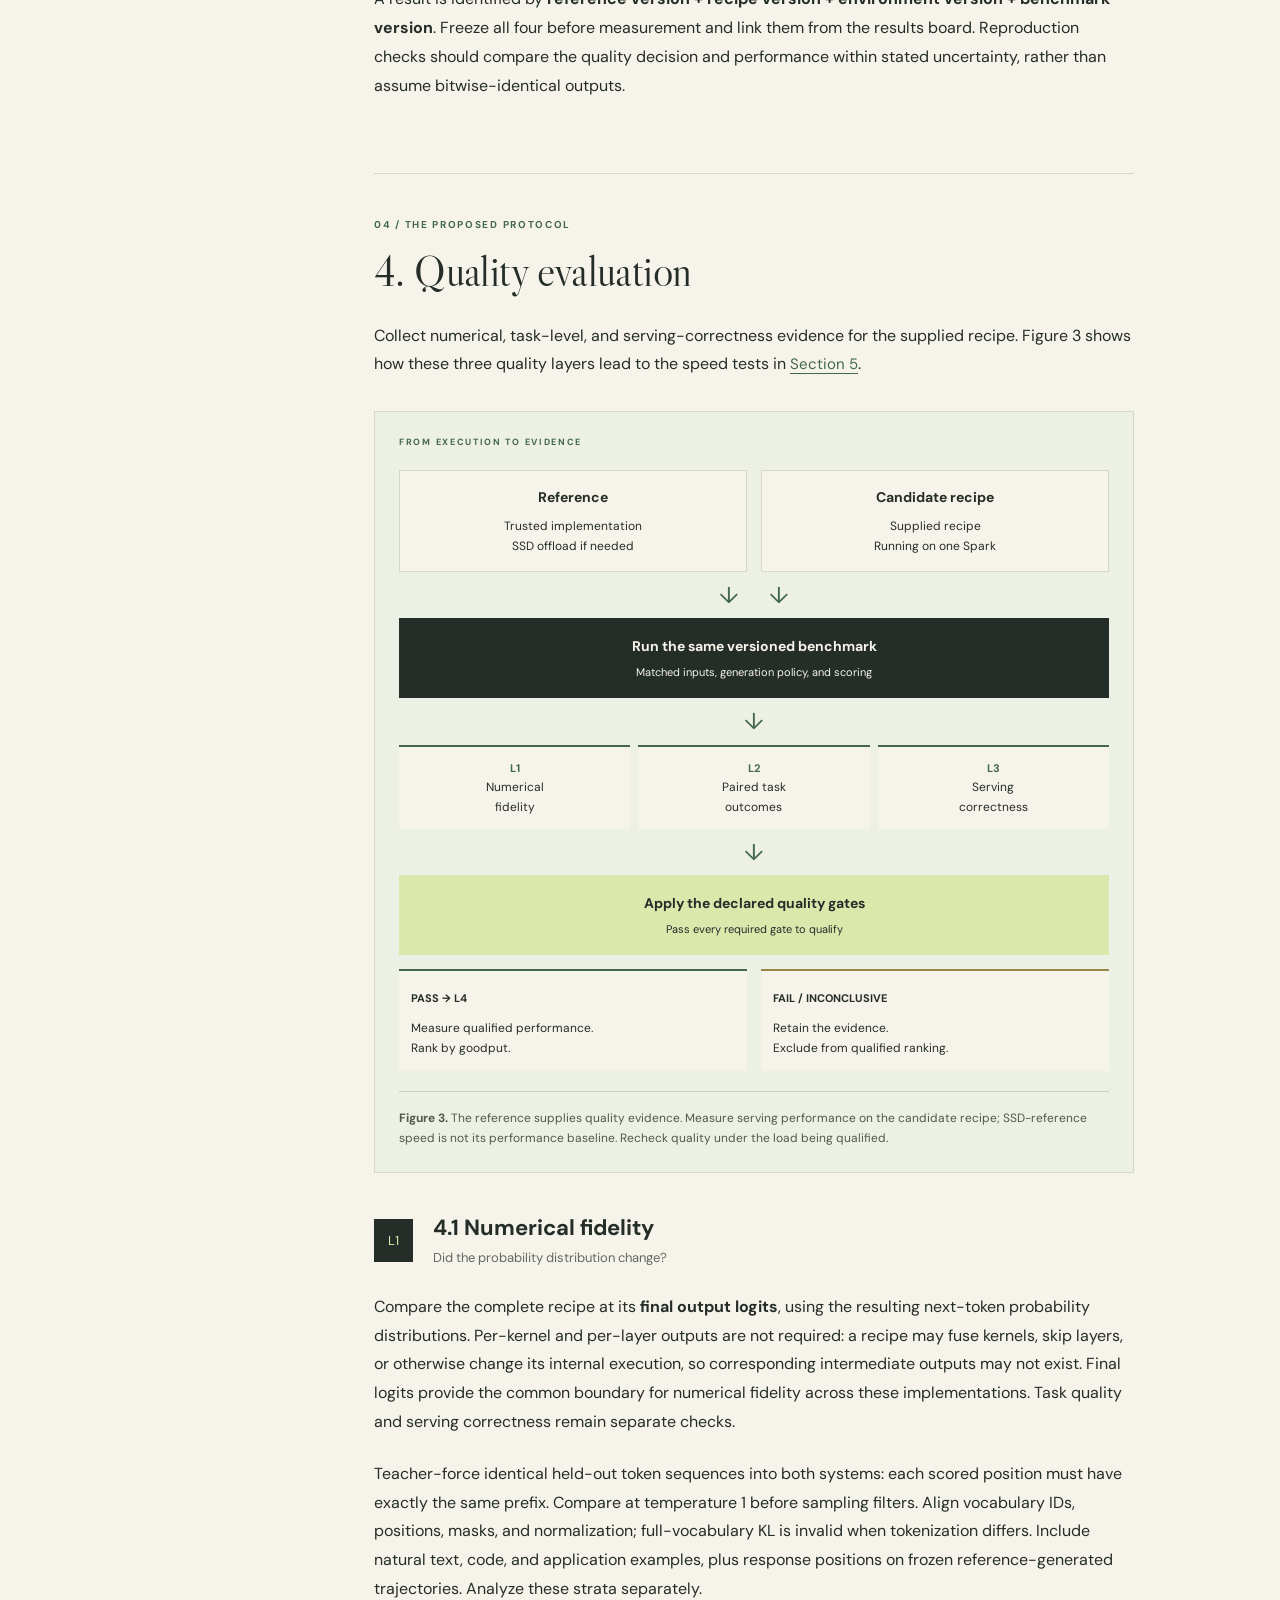
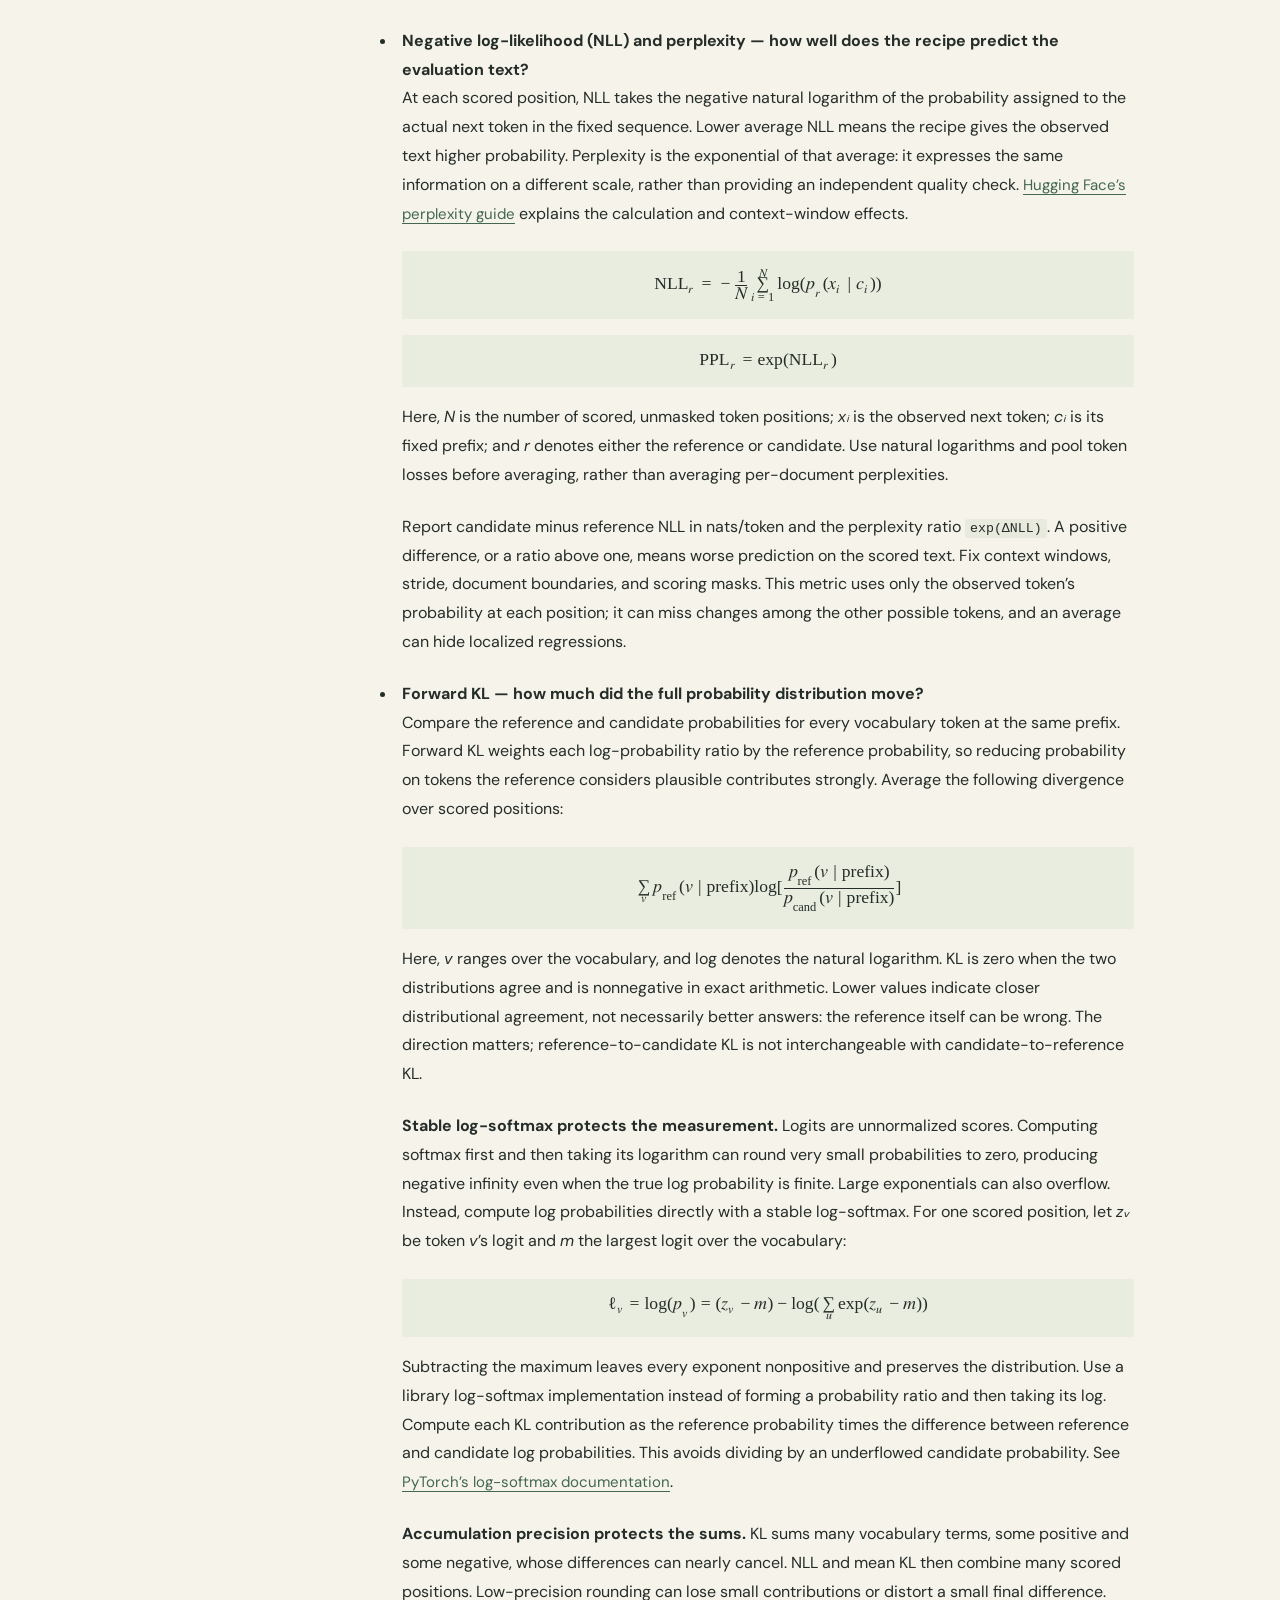
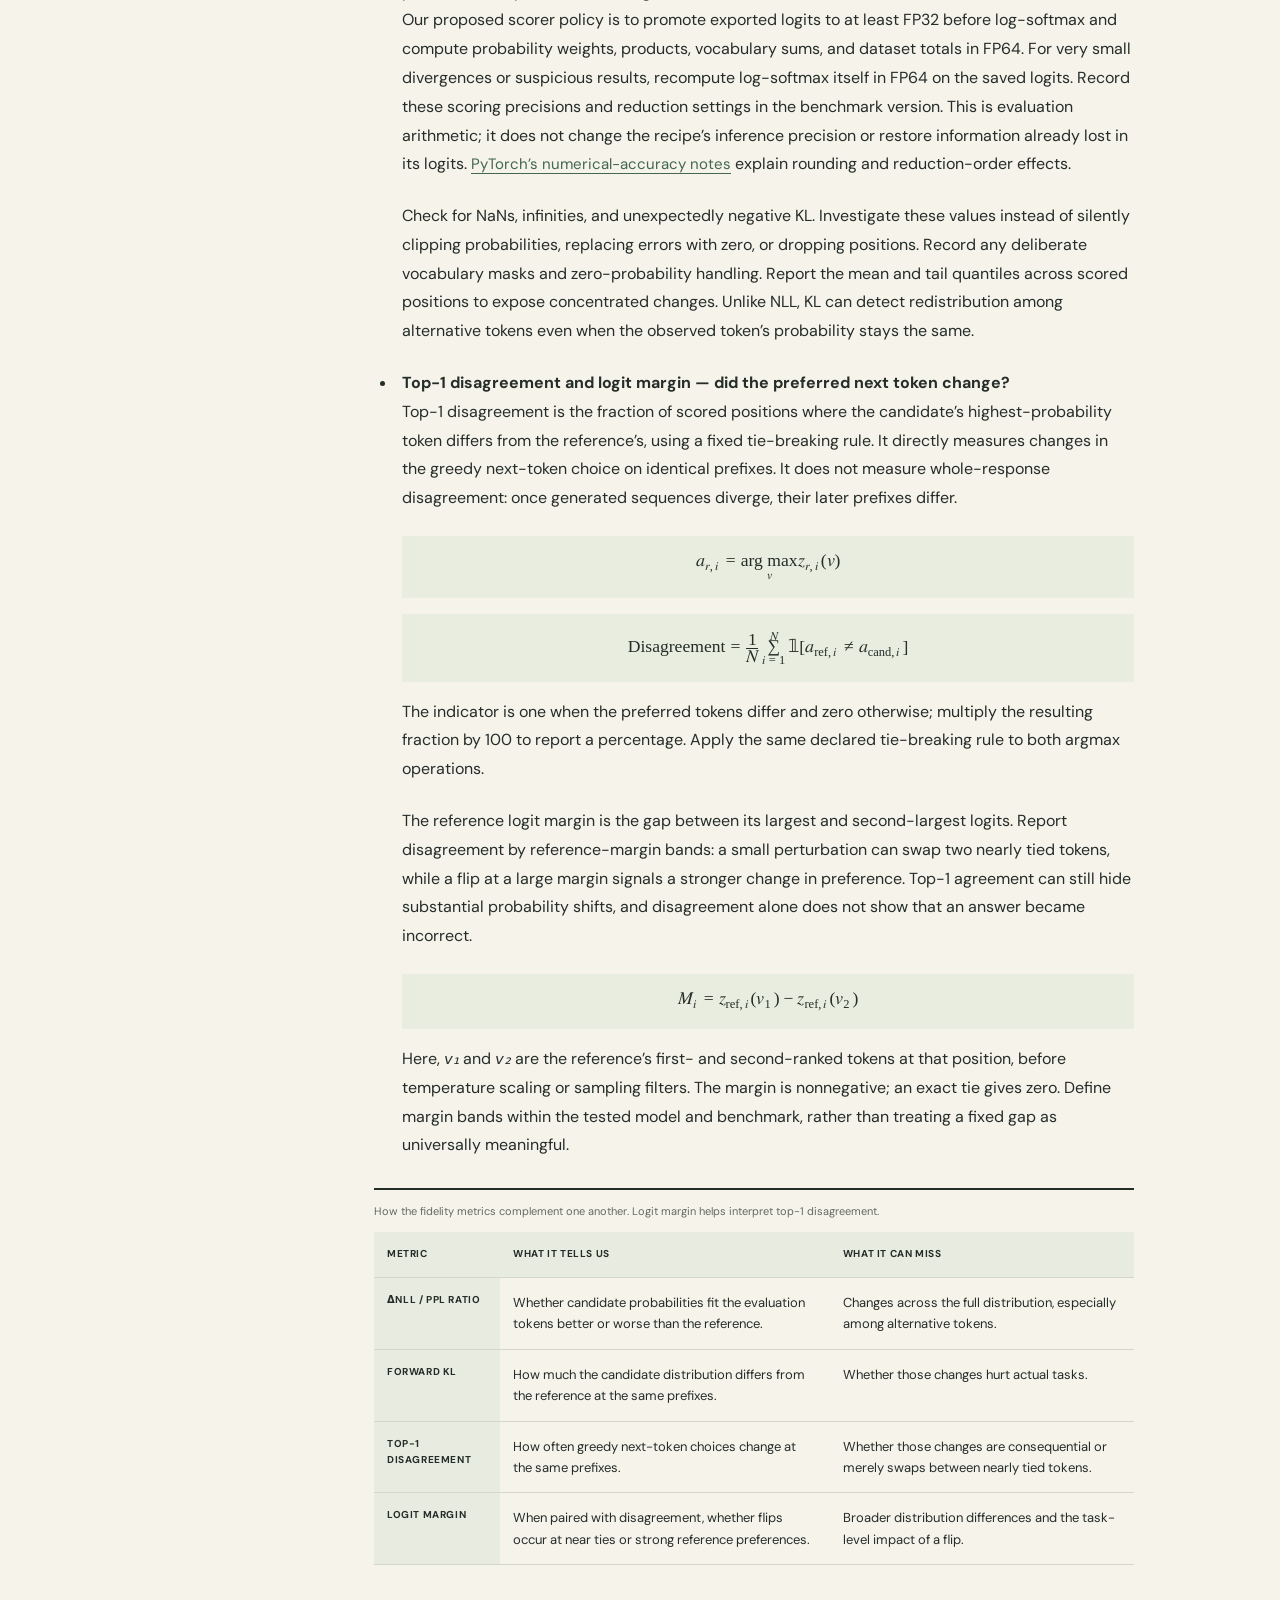
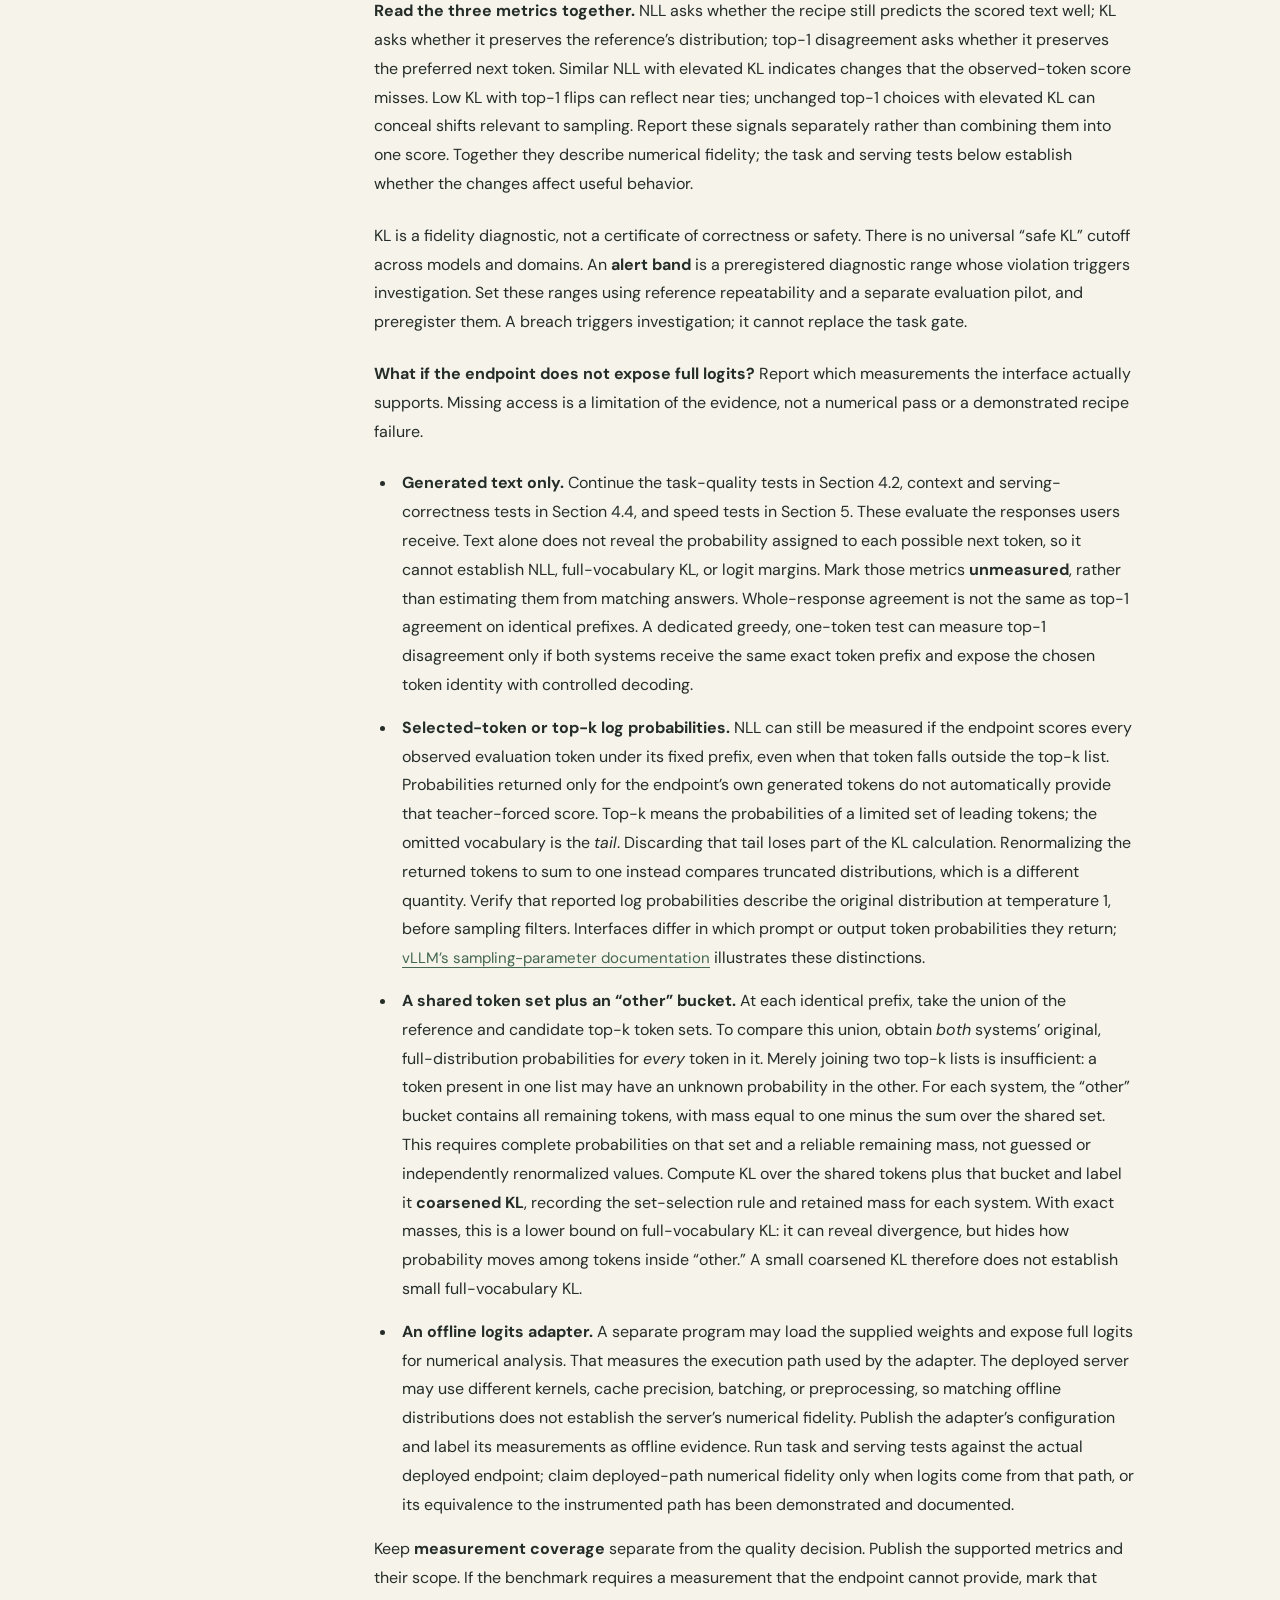
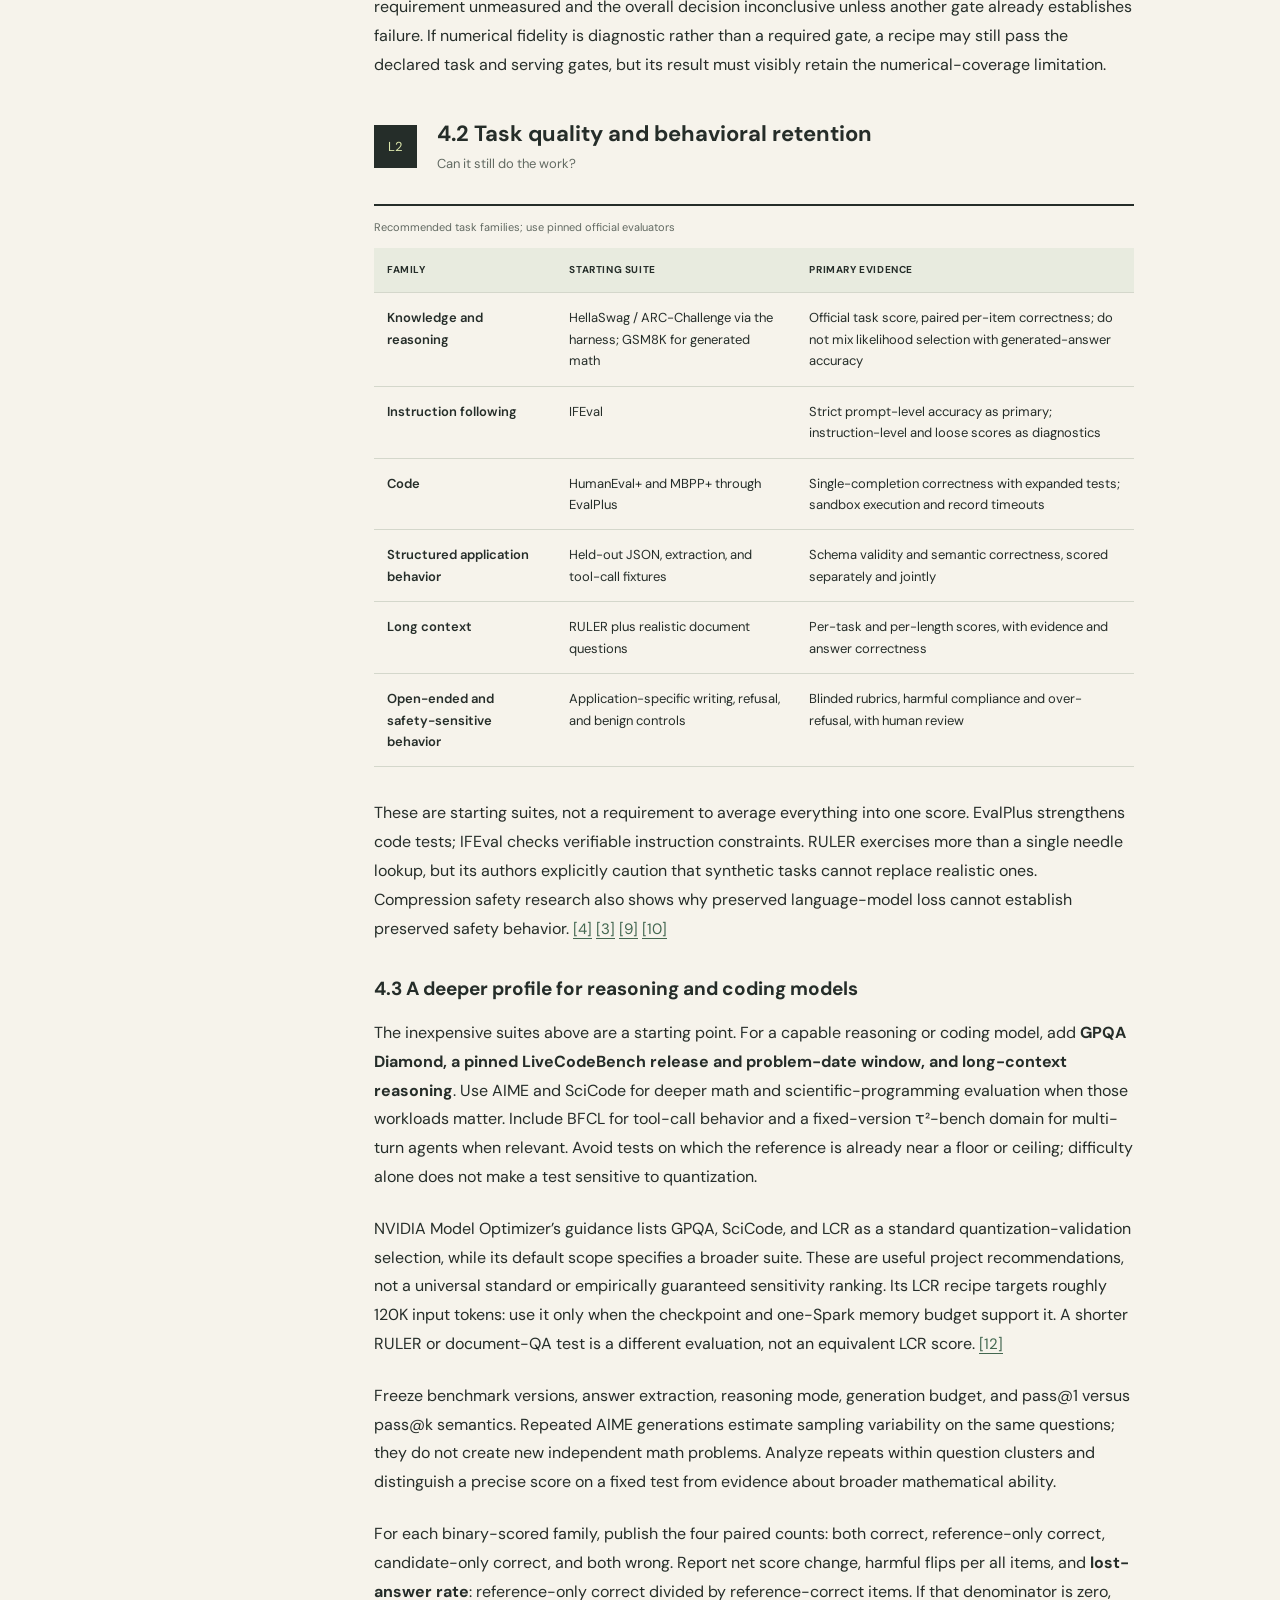
==== commit c1e2fc7c: "Explain fidelity limits for text-only and partial-logprob endpoints" ====
--- a/docs/index.html
+++ b/docs/index.html
@@ -139,7 +139,14 @@
 </tbody></table></div>
 <p><strong>Read the three metrics together.</strong> NLL asks whether the recipe still predicts the scored text well; KL asks whether it preserves the reference’s distribution; top-1 disagreement asks whether it preserves the preferred next token. Similar NLL with elevated KL indicates changes that the observed-token score misses. Low KL with top-1 flips can reflect near ties; unchanged top-1 choices with elevated KL can conceal shifts relevant to sampling. Report these signals separately rather than combining them into one score. Together they describe numerical fidelity; the task and serving tests below establish whether the changes affect useful behavior.</p>
 <p>KL is a fidelity diagnostic, not a certificate of correctness or safety. There is no universal “safe KL” cutoff across models and domains. An <strong>alert band</strong> is a preregistered diagnostic range whose violation triggers investigation. Set these ranges using reference repeatability and a separate evaluation pilot, and preregister them. A breach triggers investigation; it cannot replace the task gate.</p>
-<p>If an endpoint exposes only generated text, run the other layers and mark full-distribution fidelity <strong>unmeasured</strong>. Top-k log probabilities with the tail discarded are not full-vocabulary KL. A shared top-k union plus an “other” bucket can give a coarsened comparison when exact tail masses are available; label it as such. An offline logits adapter diagnoses the model but does not prove the deployed server follows the same path.</p>
+<p><strong>What if the endpoint does not expose full logits?</strong> Report which measurements the interface actually supports. Missing access is a limitation of the evidence, not a numerical pass or a demonstrated recipe failure.</p>
+<ul>
+<li><strong>Generated text only.</strong> Continue the task-quality tests in Section 4.2, context and serving-correctness tests in Section 4.4, and speed tests in Section 5. These evaluate the responses users receive. Text alone does not reveal the probability assigned to each possible next token, so it cannot establish NLL, full-vocabulary KL, or logit margins. Mark those metrics <strong>unmeasured</strong>, rather than estimating them from matching answers. Whole-response agreement is not the same as top-1 agreement on identical prefixes. A dedicated greedy, one-token test can measure top-1 disagreement only if both systems receive the same exact token prefix and expose the chosen token identity with controlled decoding.</li>
+<li><strong>Selected-token or top-k log probabilities.</strong> NLL can still be measured if the endpoint scores every observed evaluation token under its fixed prefix, even when that token falls outside the top-k list. Probabilities returned only for the endpoint’s own generated tokens do not automatically provide that teacher-forced score. Top-k means the probabilities of a limited set of leading tokens; the omitted vocabulary is the <em>tail</em>. Discarding that tail loses part of the KL calculation. Renormalizing the returned tokens to sum to one instead compares truncated distributions, which is a different quantity. Verify that reported log probabilities describe the original distribution at temperature 1, before sampling filters. Interfaces differ in which prompt or output token probabilities they return; <a href="https://docs.vllm.ai/en/latest/api/vllm/sampling_params/">vLLM’s sampling-parameter documentation</a> illustrates these distinctions.</li>
+<li><strong>A shared token set plus an “other” bucket.</strong> At each identical prefix, take the union of the reference and candidate top-k token sets. To compare this union, obtain <em>both</em> systems’ original, full-distribution probabilities for <em>every</em> token in it. Merely joining two top-k lists is insufficient: a token present in one list may have an unknown probability in the other. For each system, the “other” bucket contains all remaining tokens, with mass equal to one minus the sum over the shared set. This requires complete probabilities on that set and a reliable remaining mass, not guessed or independently renormalized values. Compute KL over the shared tokens plus that bucket and label it <strong>coarsened KL</strong>, recording the set-selection rule and retained mass for each system. With exact masses, this is a lower bound on full-vocabulary KL: it can reveal divergence, but hides how probability moves among tokens inside “other.” A small coarsened KL therefore does not establish small full-vocabulary KL.</li>
+<li><strong>An offline logits adapter.</strong> A separate program may load the supplied weights and expose full logits for numerical analysis. That measures the execution path used by the adapter. The deployed server may use different kernels, cache precision, batching, or preprocessing, so matching offline distributions does not establish the server’s numerical fidelity. Publish the adapter’s configuration and label its measurements as offline evidence. Run task and serving tests against the actual deployed endpoint; claim deployed-path numerical fidelity only when logits come from that path, or its equivalence to the instrumented path has been demonstrated and documented.</li>
+</ul>
+<p>Keep <strong>measurement coverage</strong> separate from the quality decision. Publish the supported metrics and their scope. If the benchmark requires a measurement that the endpoint cannot provide, mark that requirement unmeasured and the overall decision inconclusive unless another gate already establishes failure. If numerical fidelity is diagnostic rather than a required gate, a recipe may still pass the declared task and serving gates, but its result must visibly retain the numerical-coverage limitation.</p>
 <div class="layer"><span class="layer-tag">L2</span><div><h3>4.2 Task quality and behavioral retention</h3><p>Can it still do the work?</p></div></div>
 <div class="table-wrap"><table><caption>Recommended task families; use pinned official evaluators</caption><thead><tr><th>Family</th><th>Starting suite</th><th>Primary evidence</th></tr></thead><tbody>
 <tr><td>Knowledge and reasoning</td><td>HellaSwag / ARC-Challenge via the harness; GSM8K for generated math</td><td>Official task score, paired per-item correctness; do not mix likelihood selection with generated-answer accuracy</td></tr>
